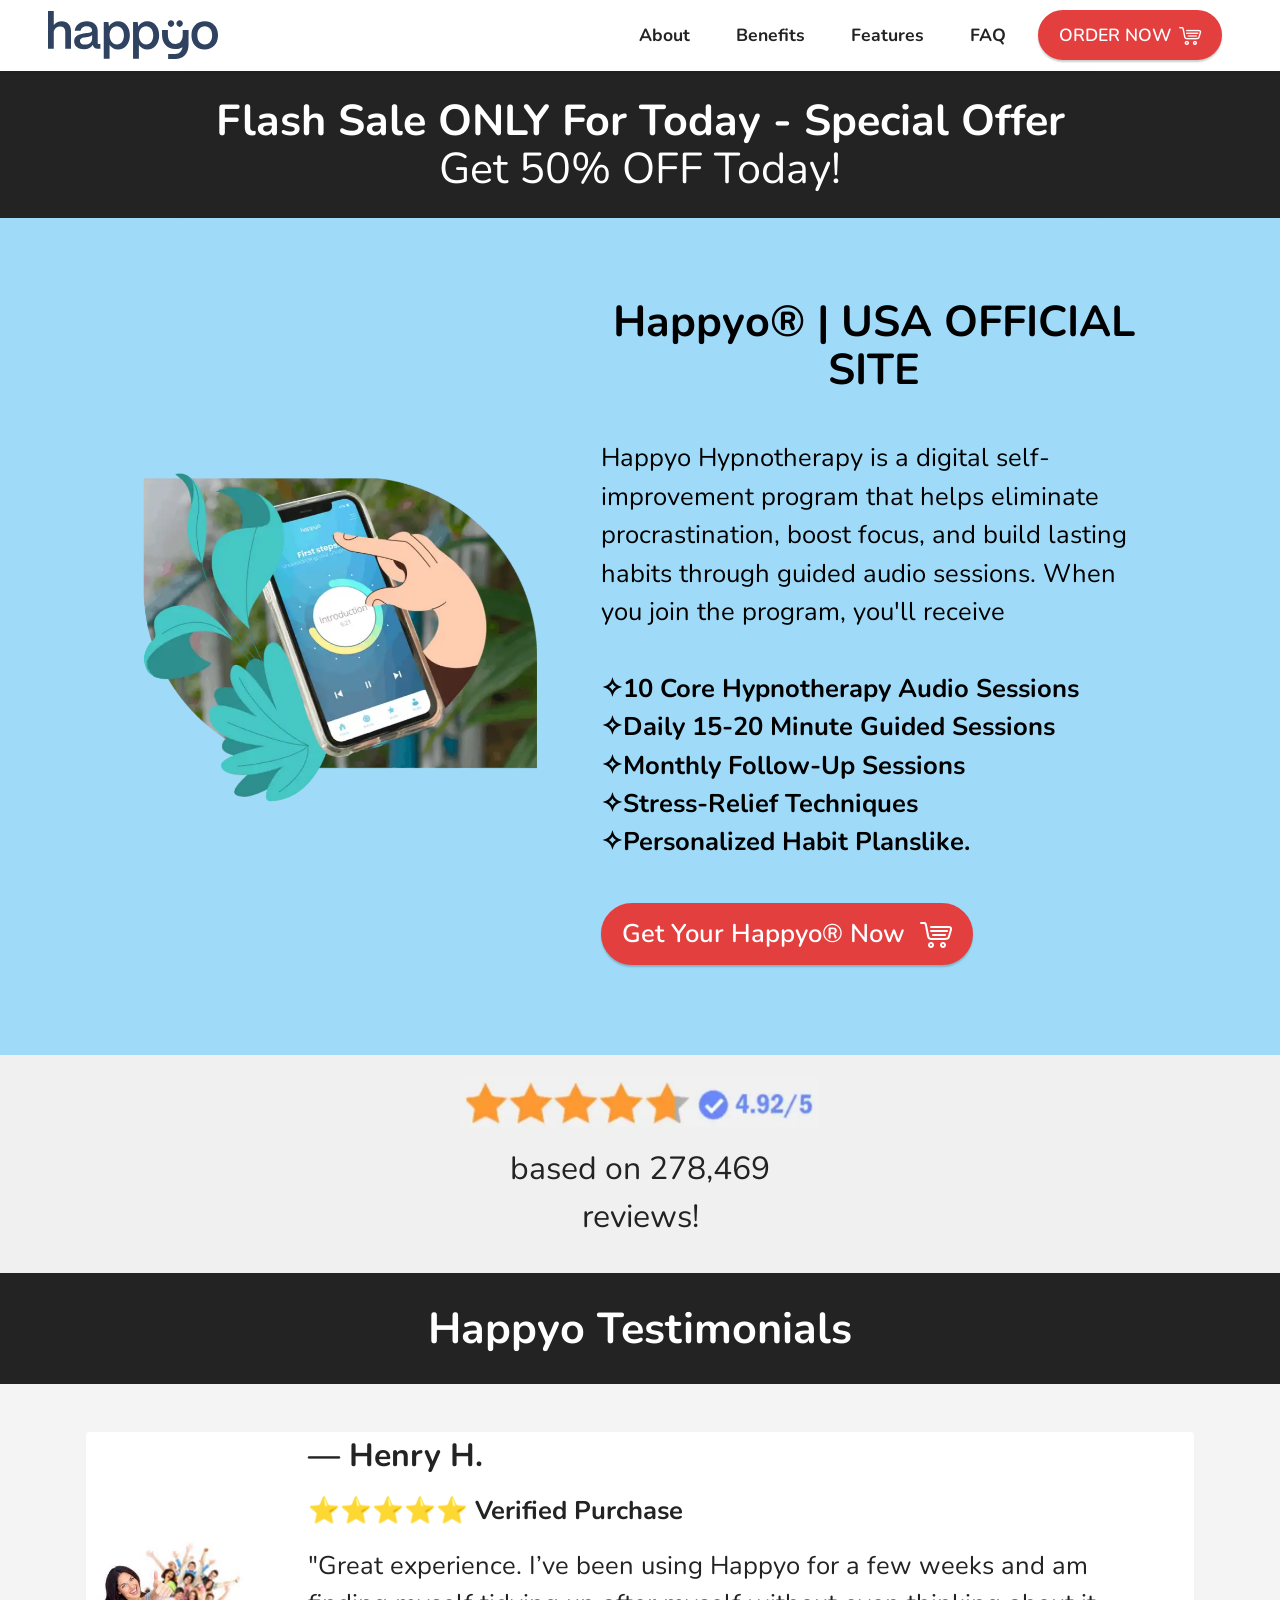
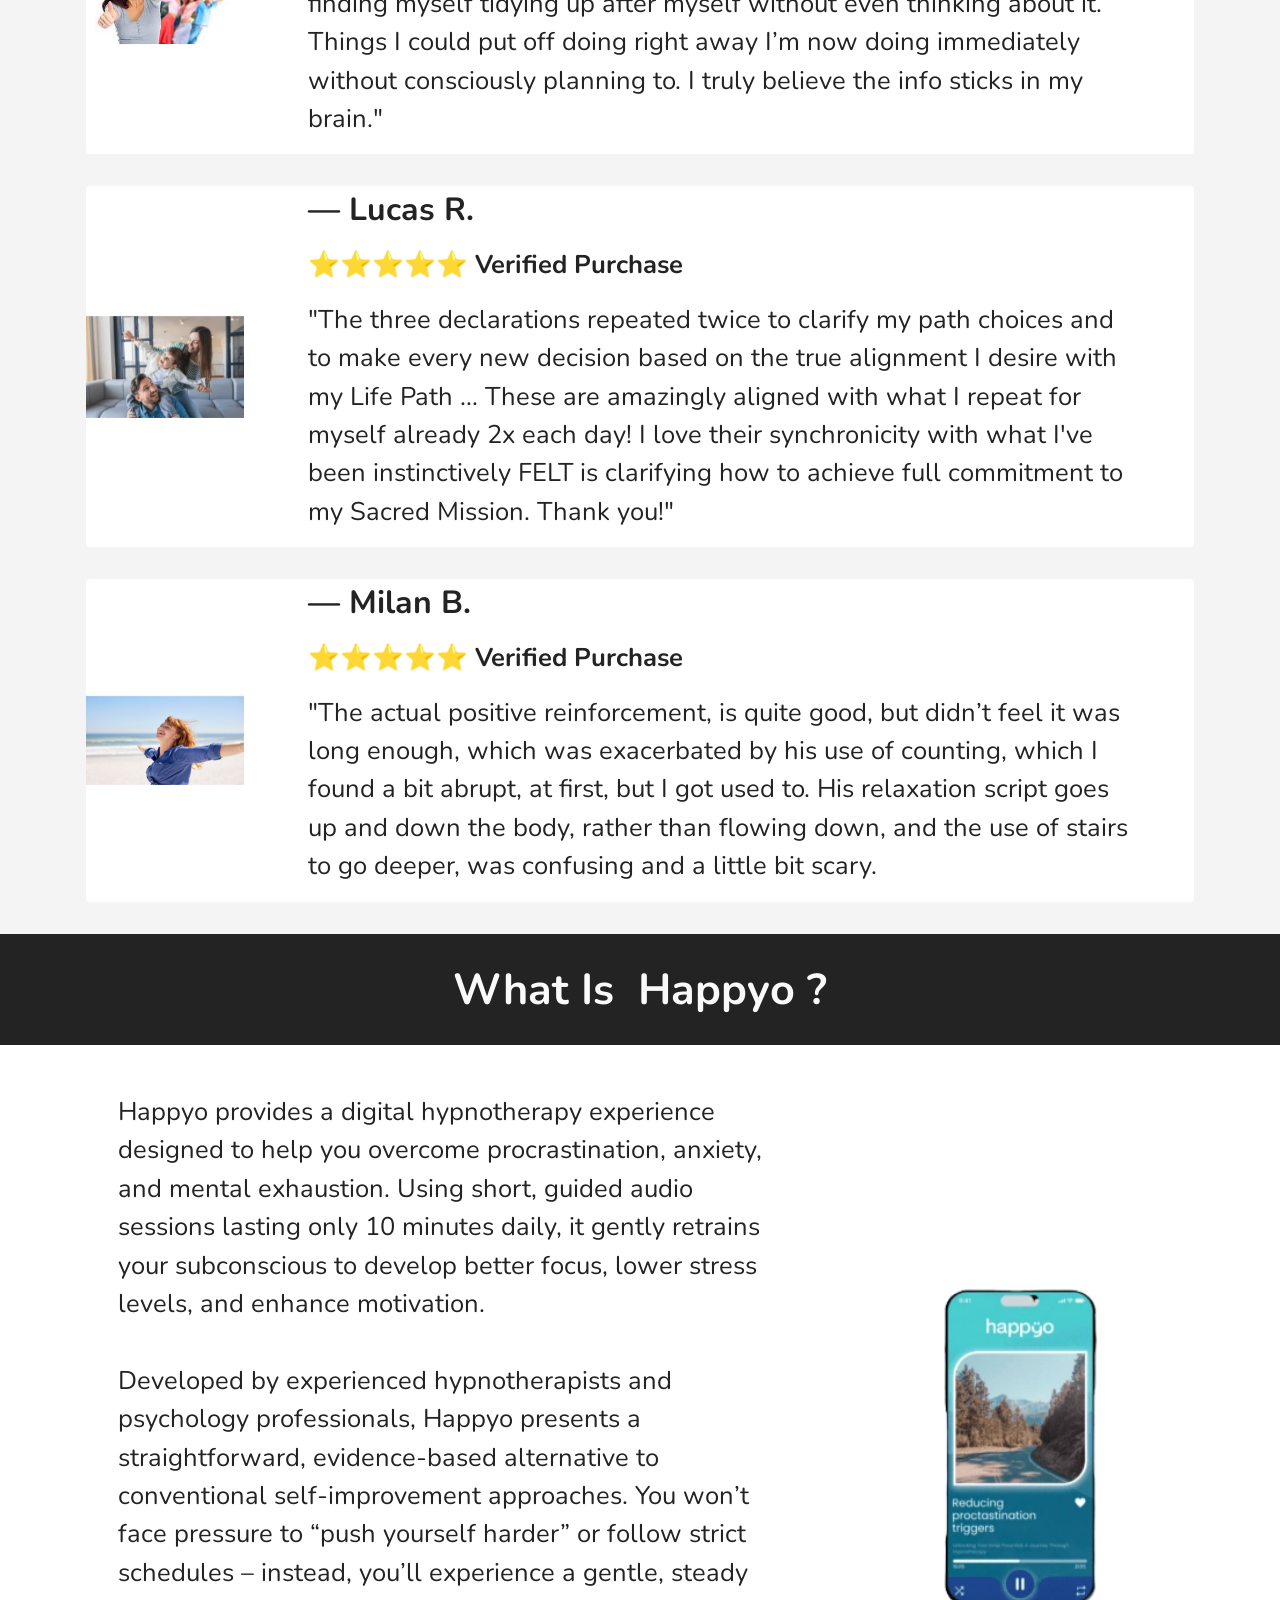
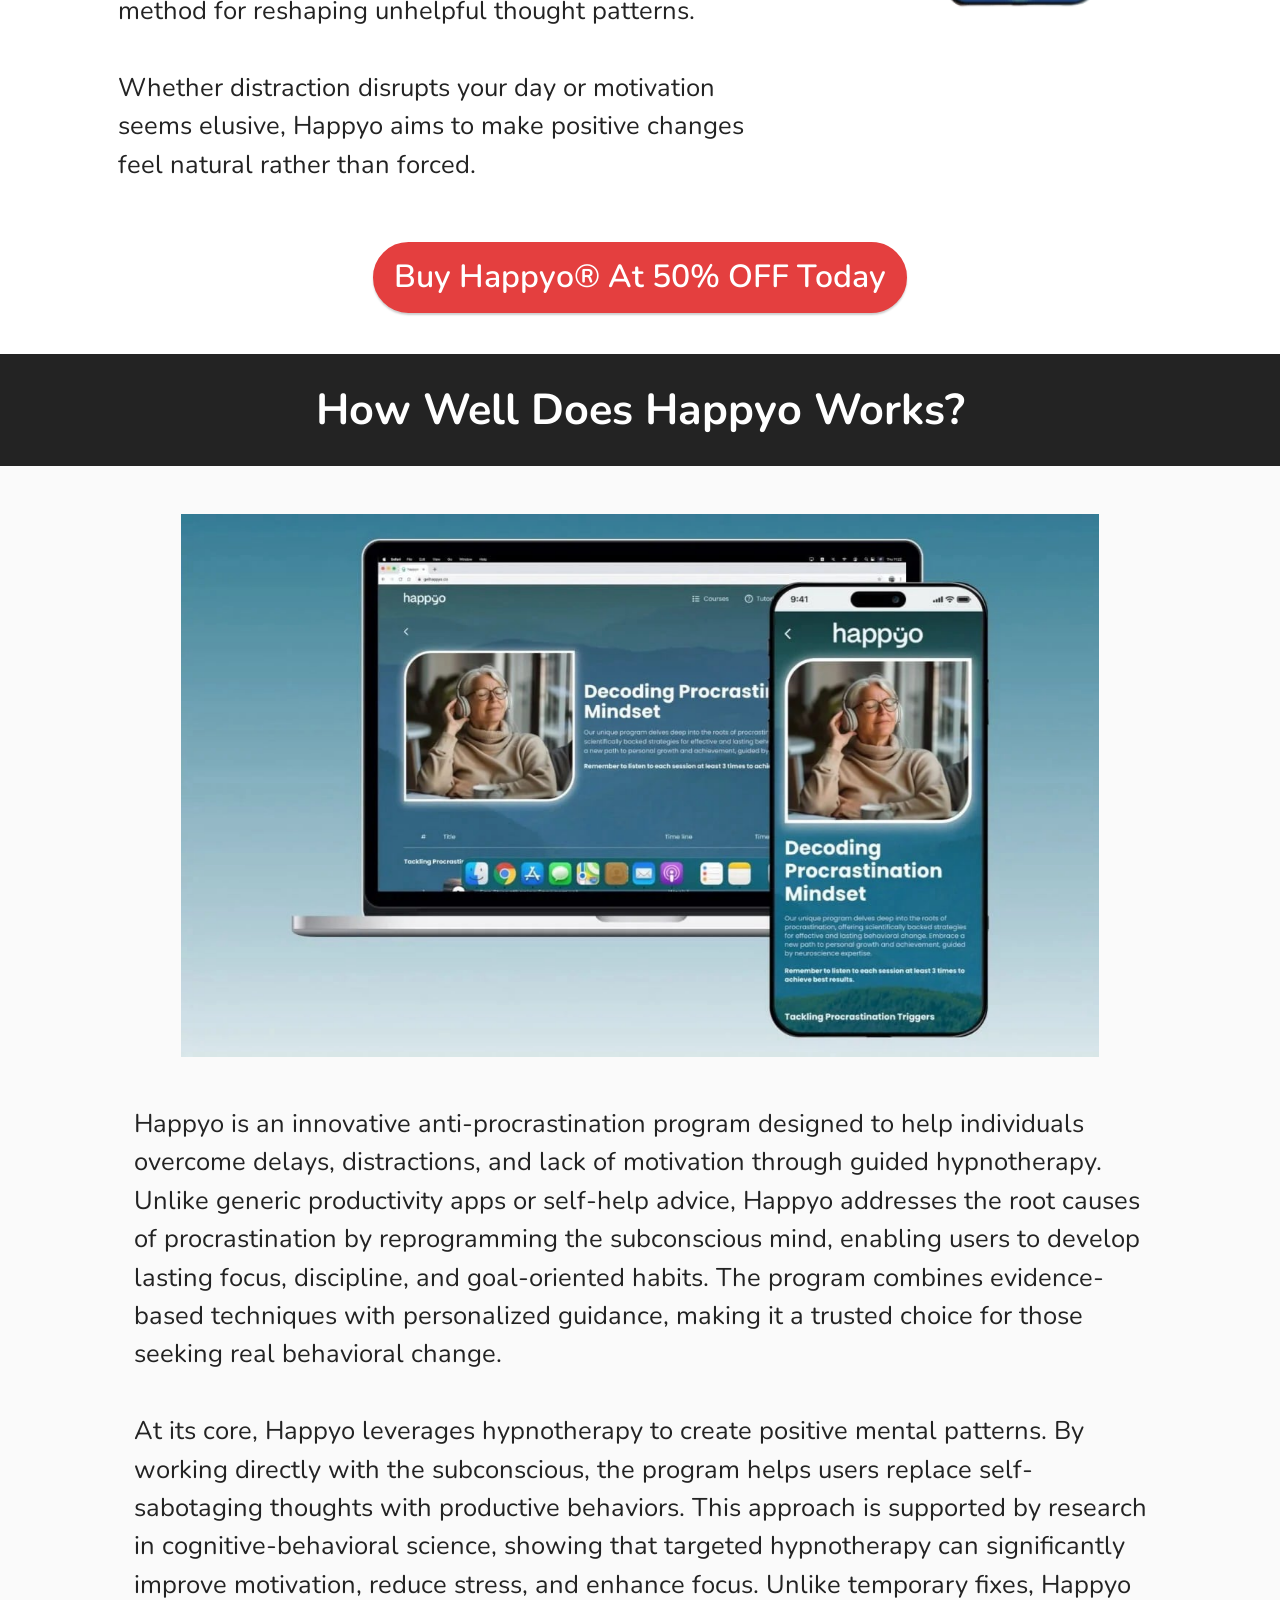
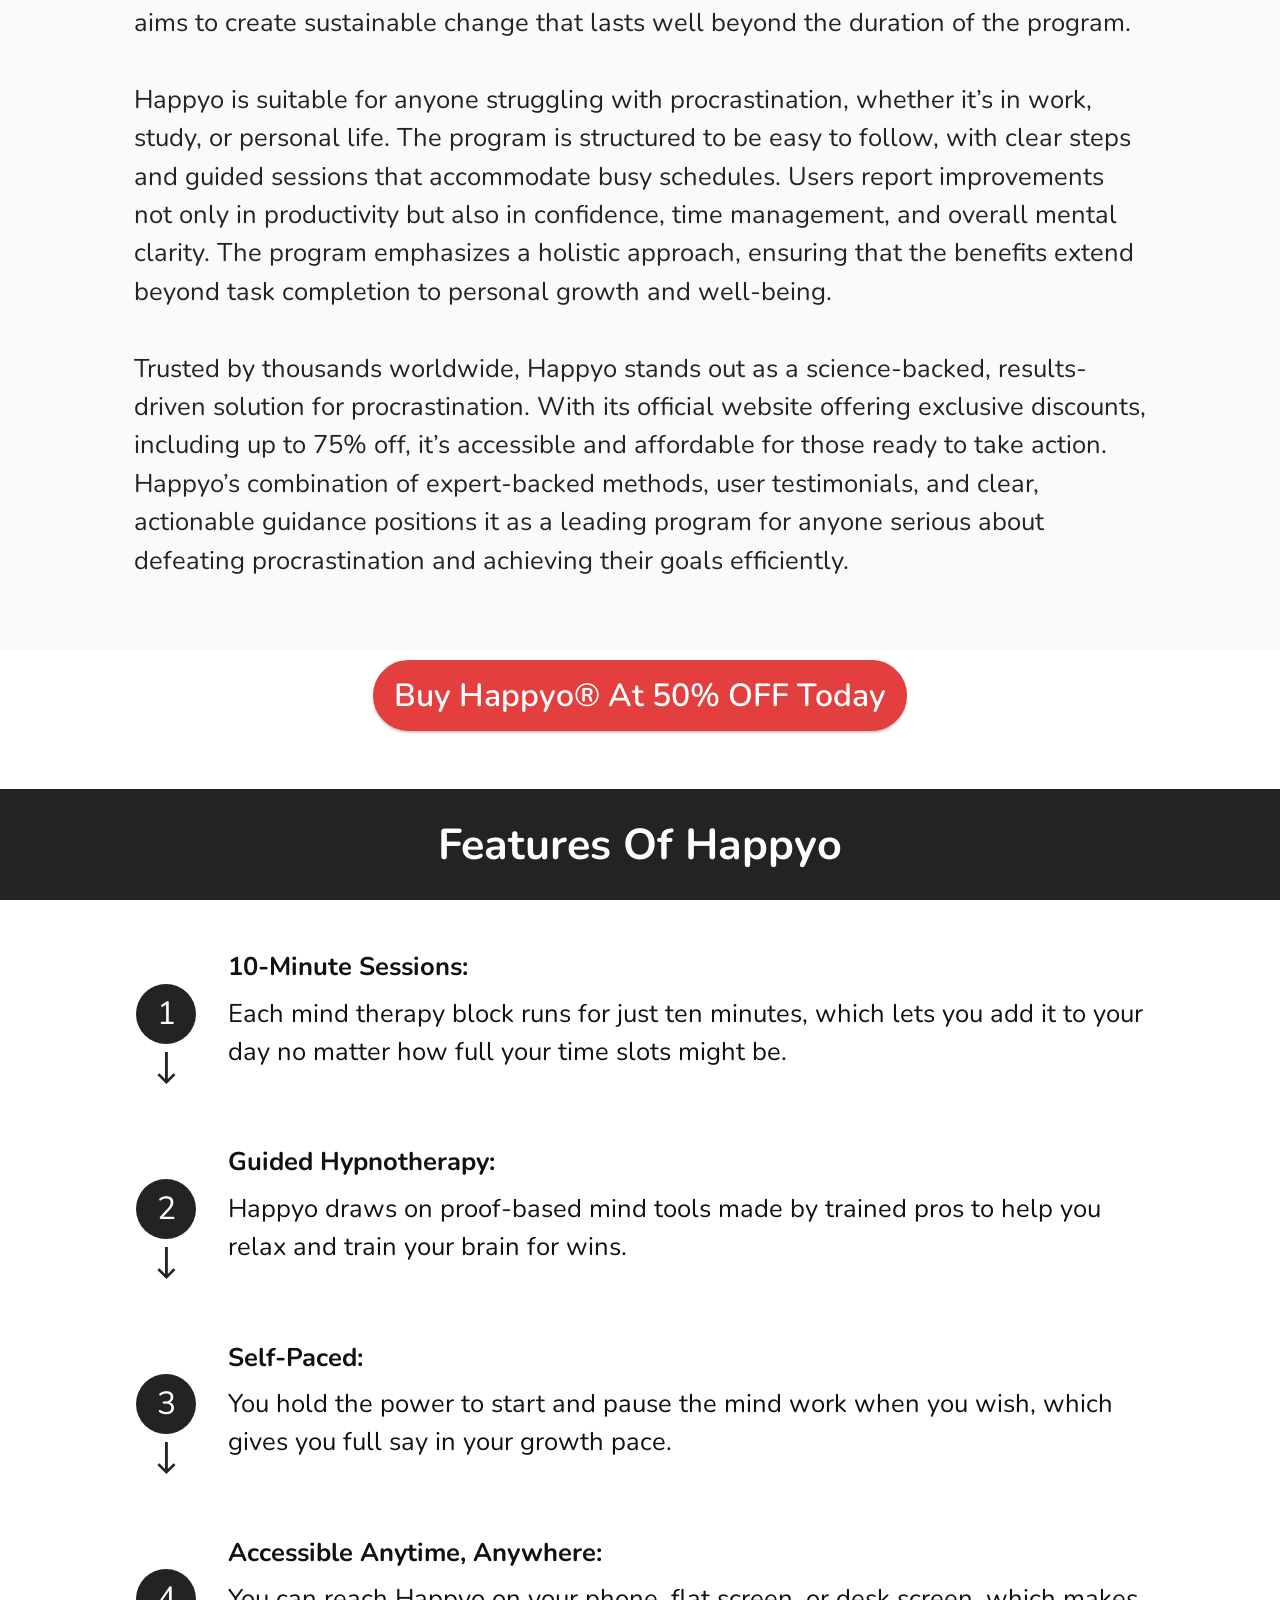
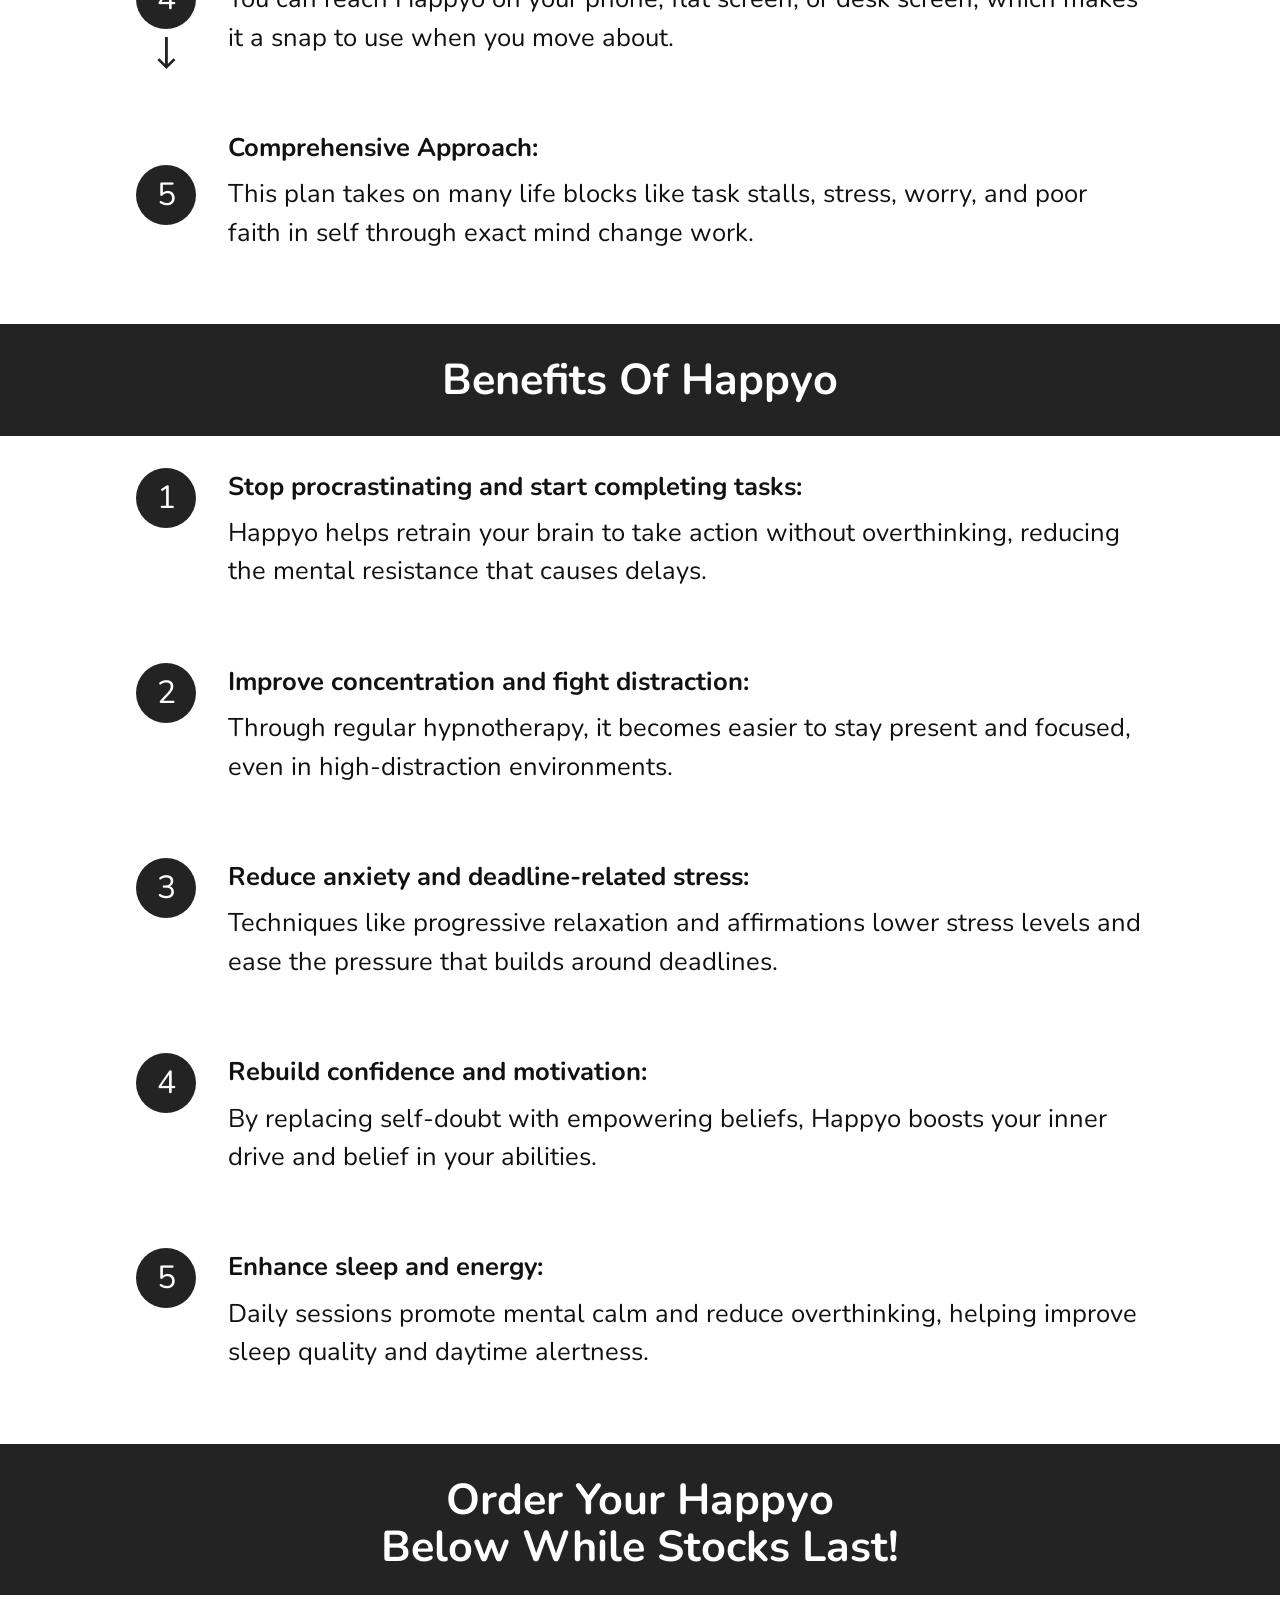
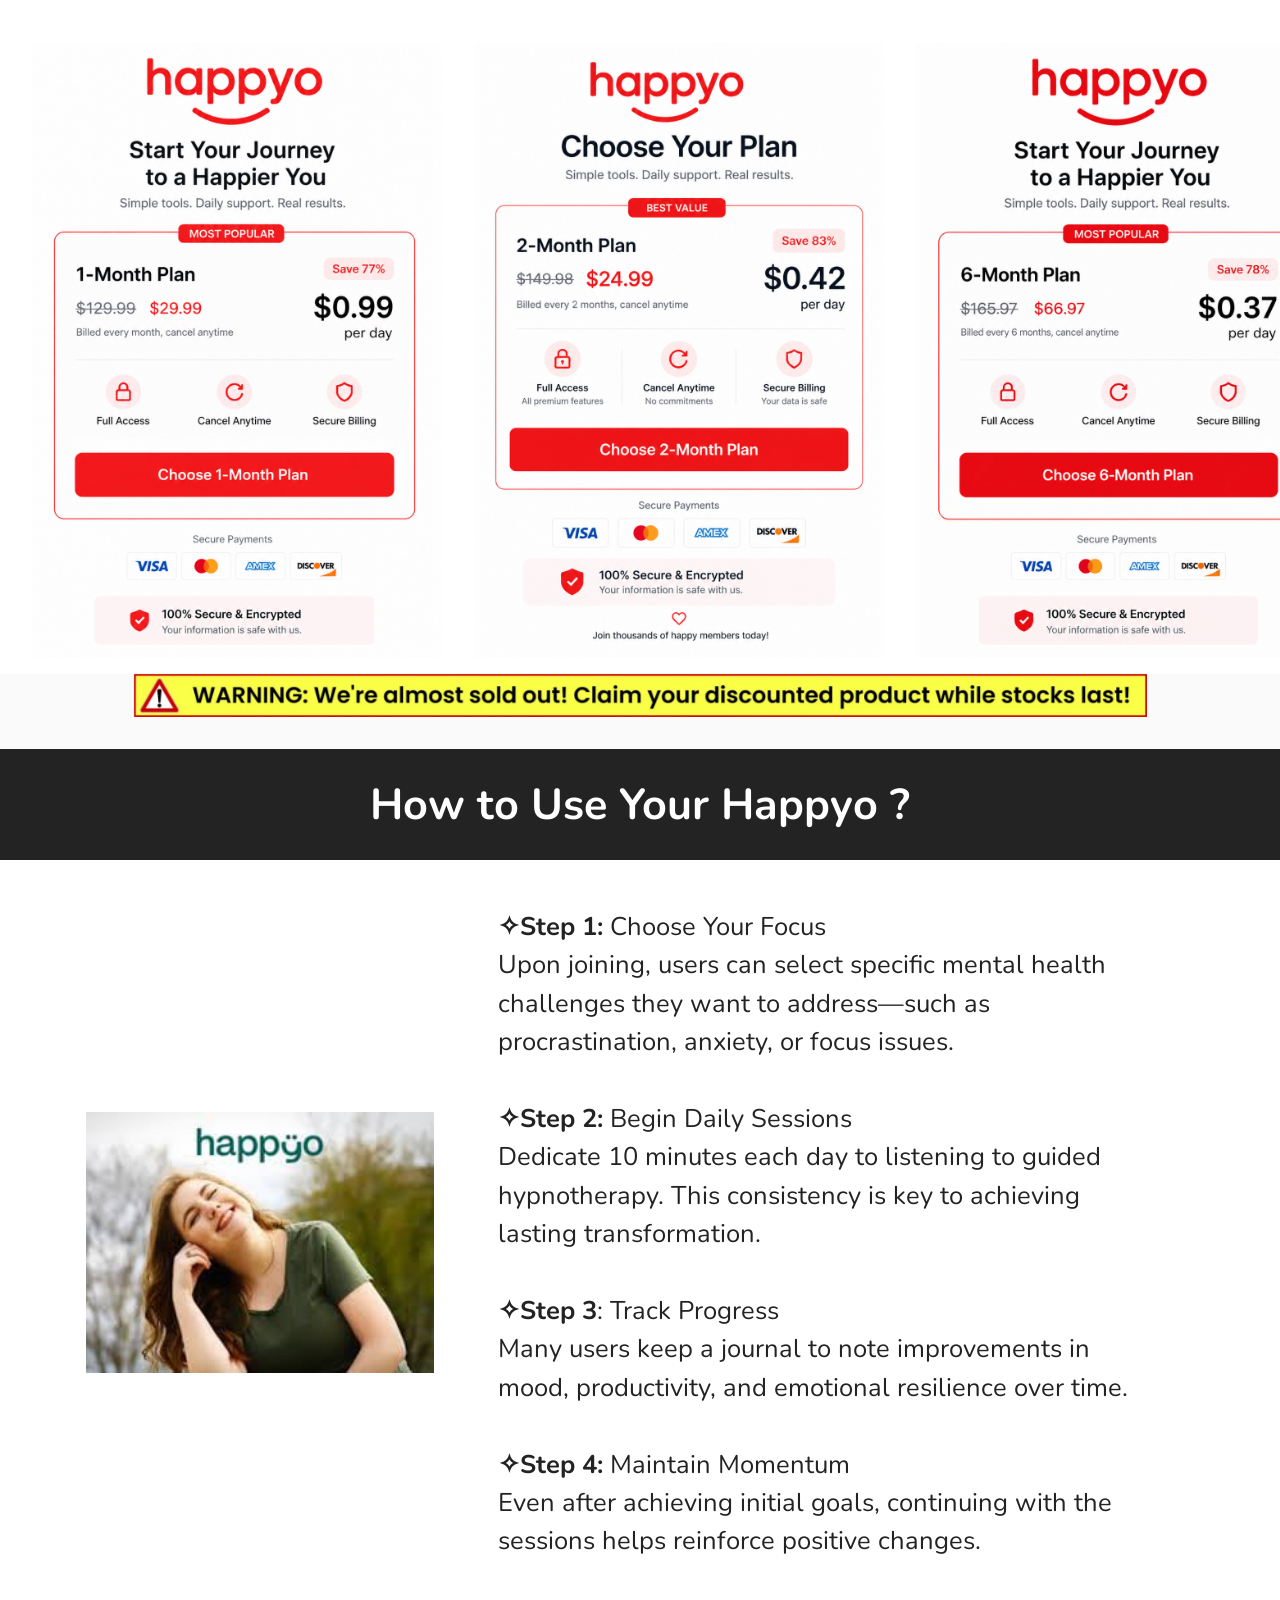
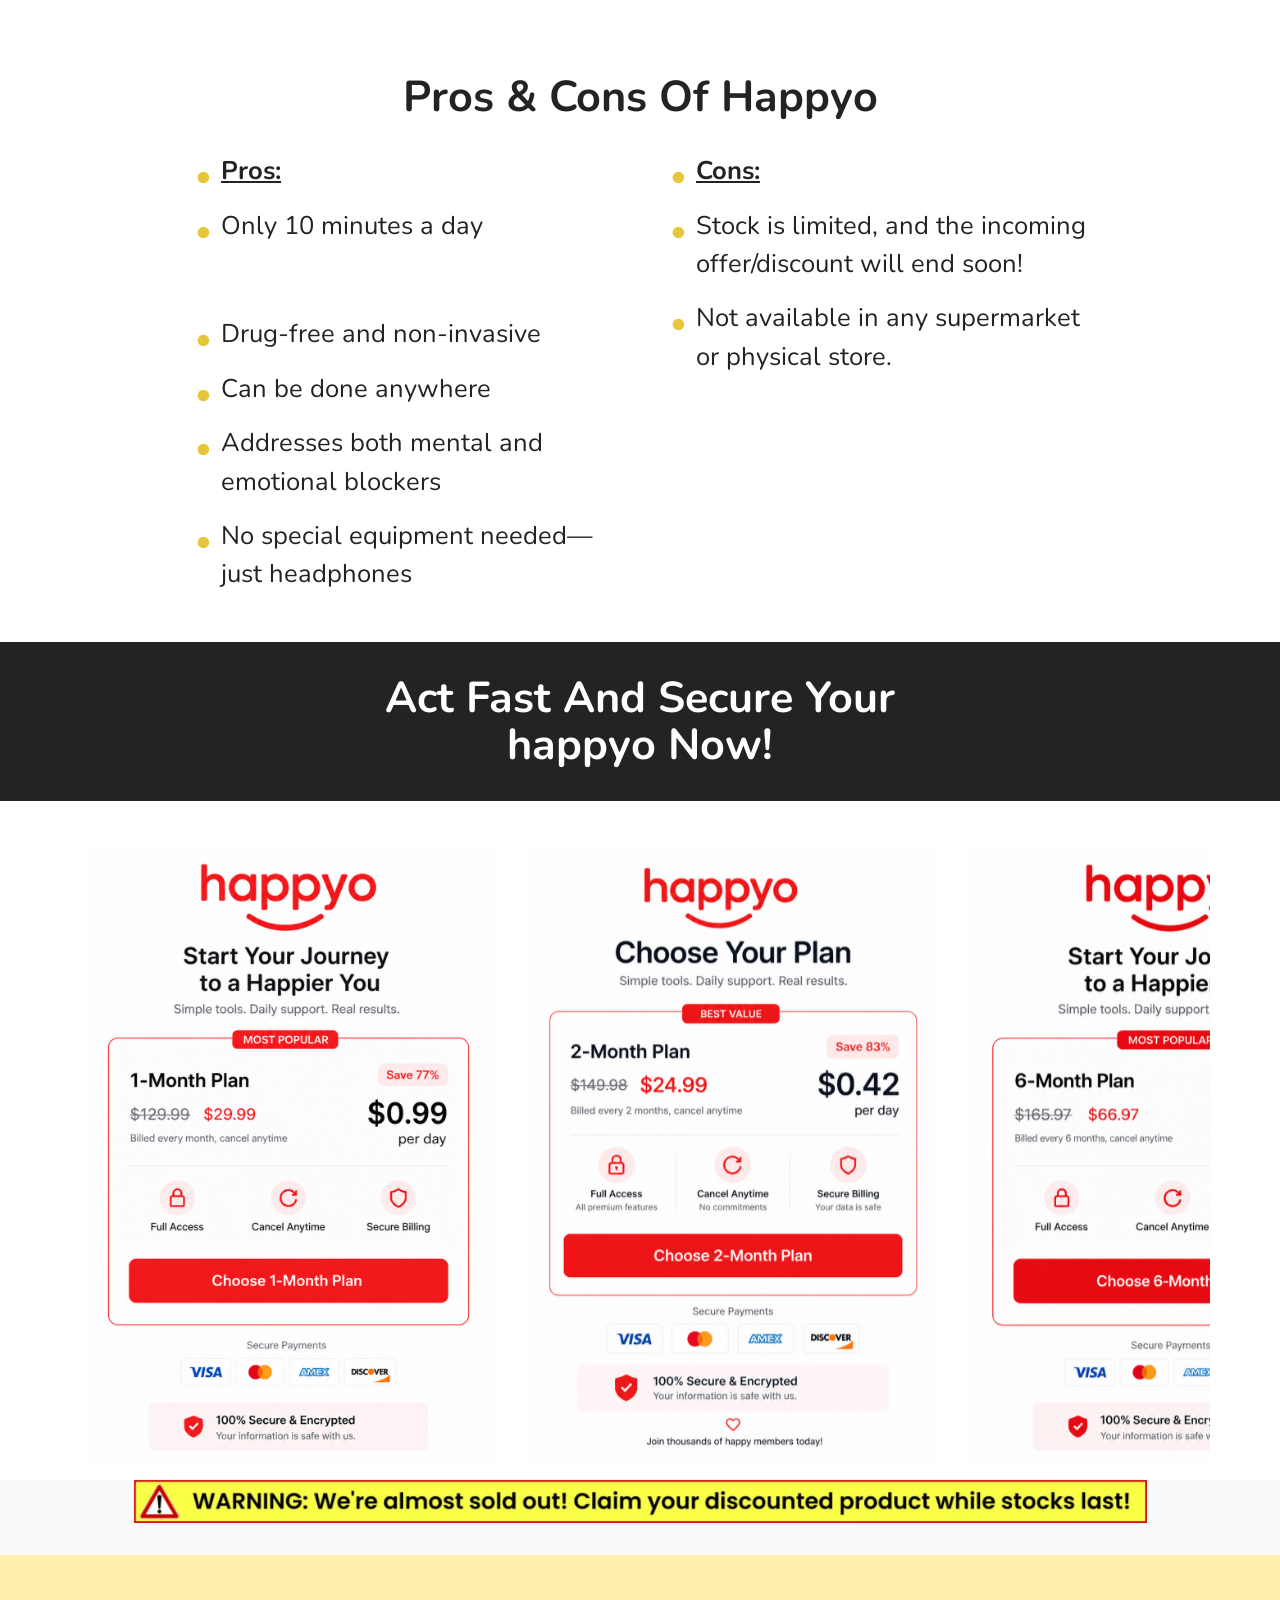
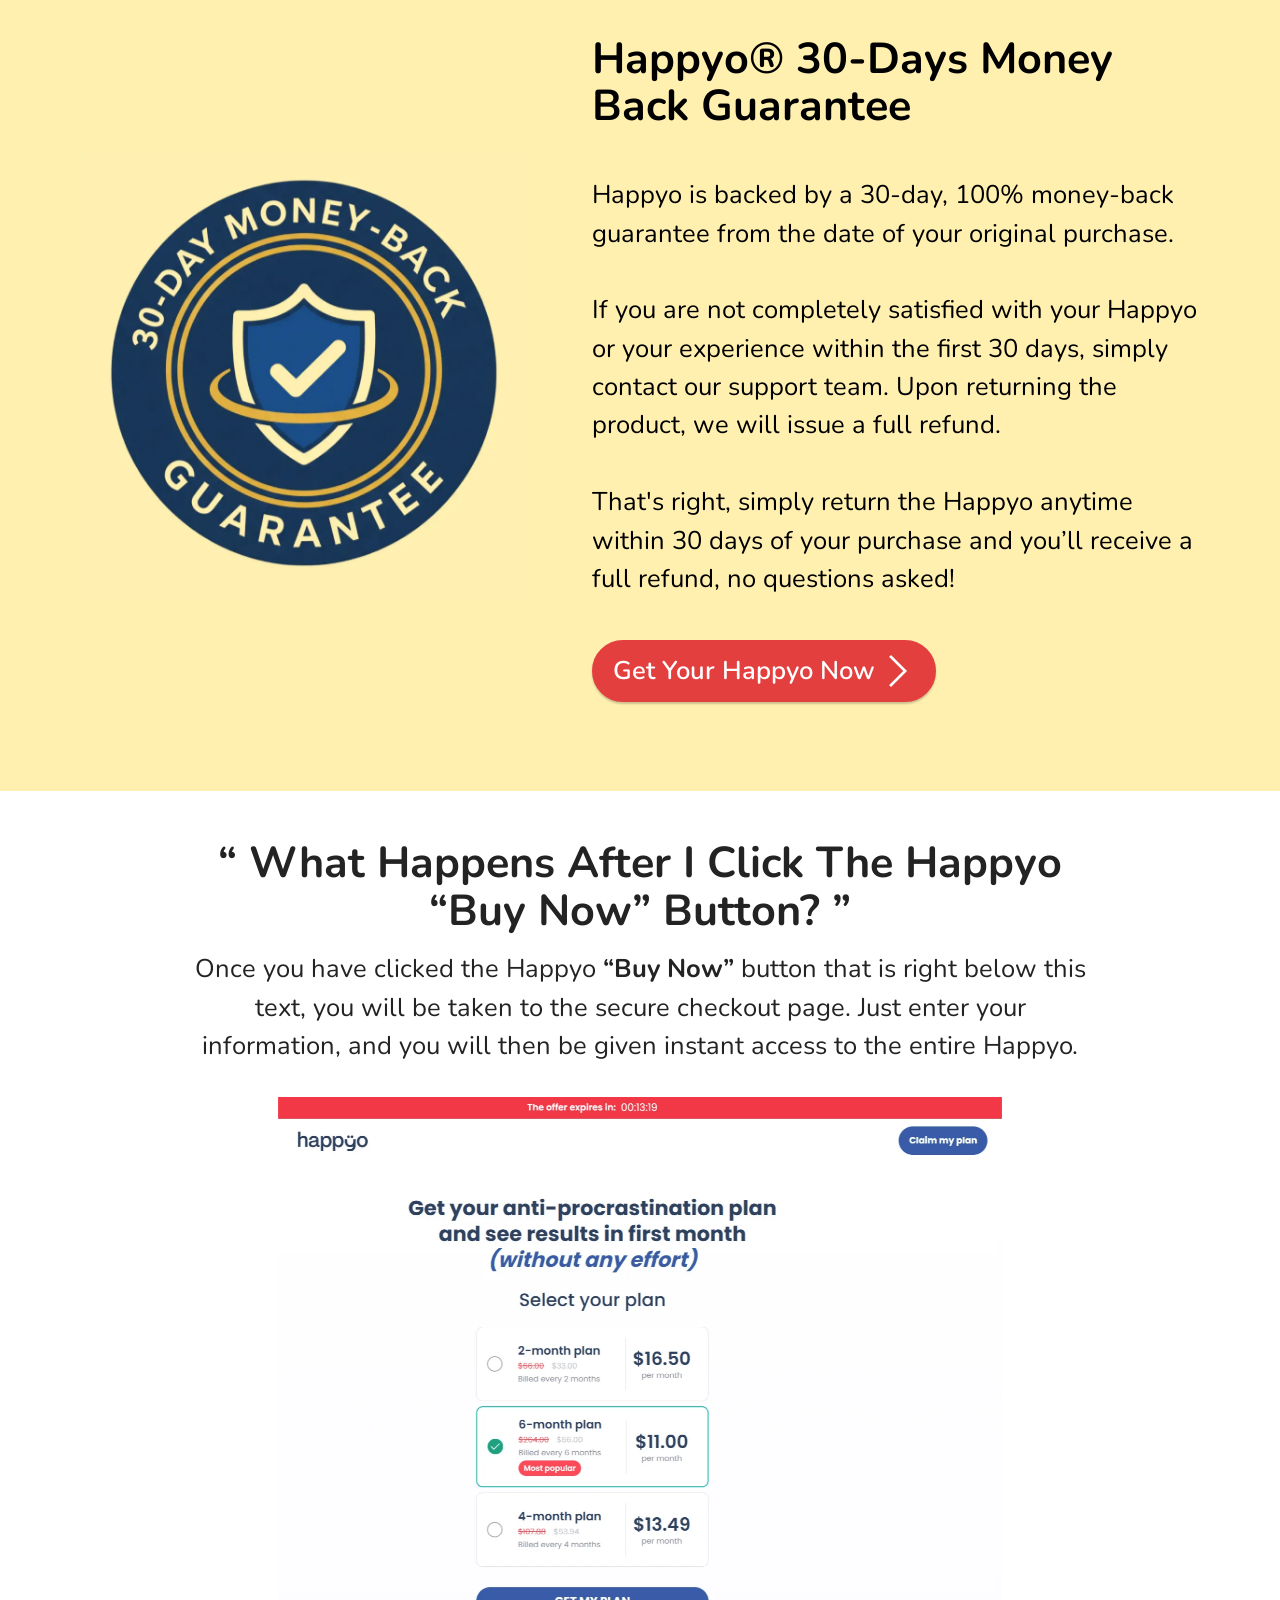
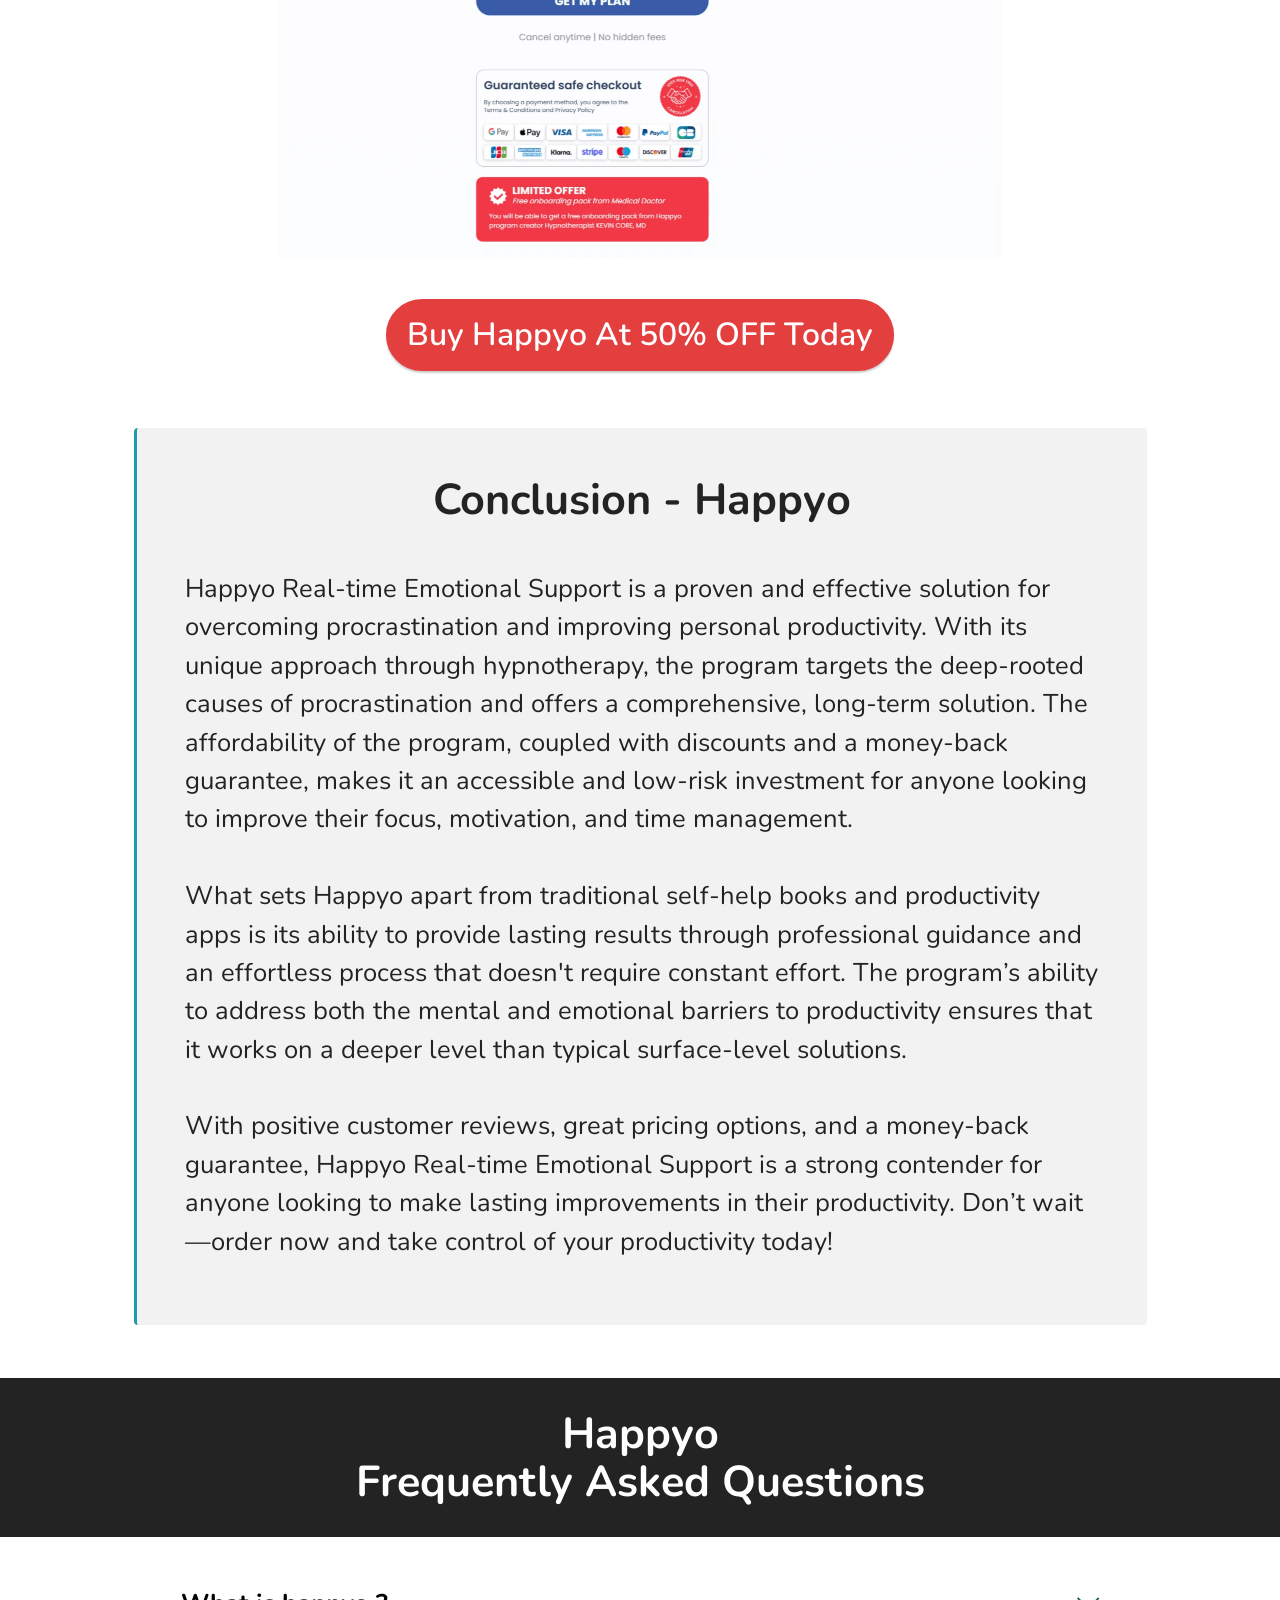
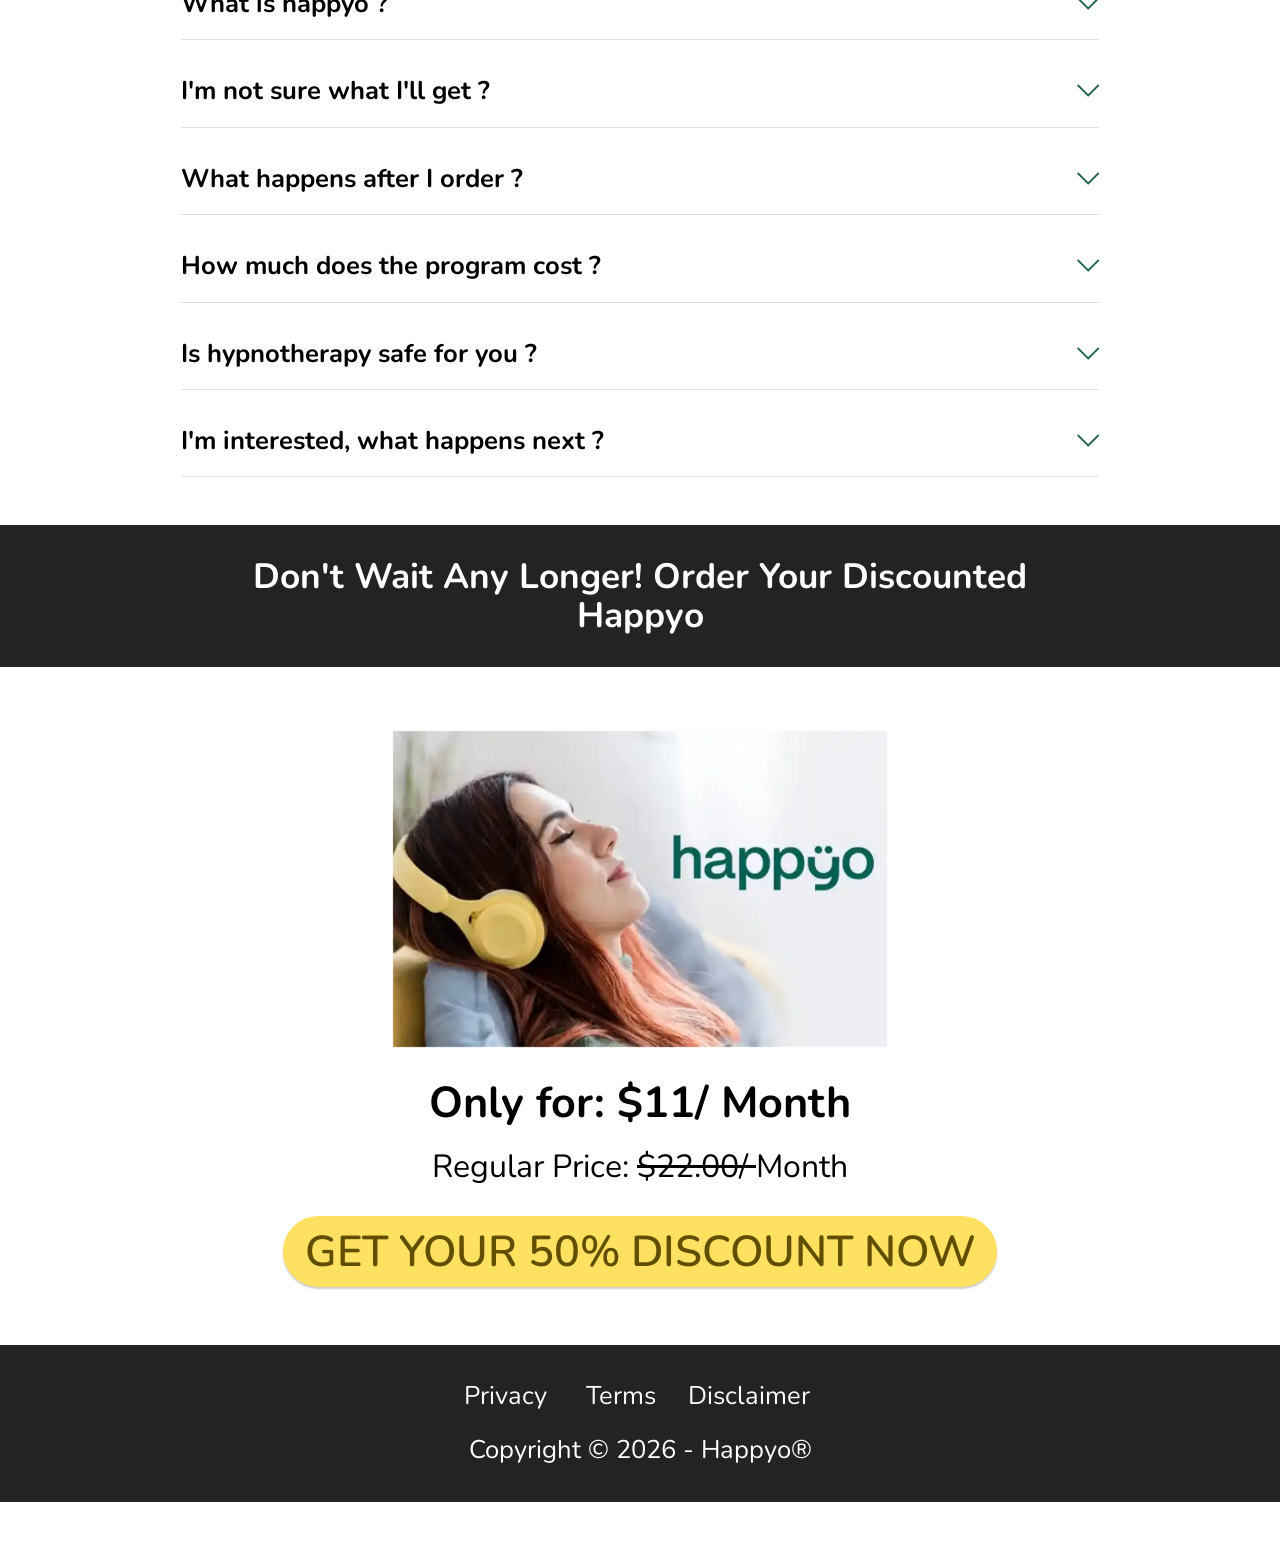
==== index.html @ 2e9293a5 "Add files via upload" ====
<!DOCTYPE html>
<html  >
<head>
  <!-- Site made with Mobirise Website Builder v6.1.12, https://mobirise.com -->
  <meta charset="UTF-8">
  <meta http-equiv="X-UA-Compatible" content="IE=edge">
  <meta name="generator" content="Mobirise v6.1.12, mobirise.com">
  <meta name="twitter:card" content="summary_large_image"/>
  <meta name="twitter:image:src" content="assets/images/index-meta.webp">
  <meta property="og:image" content="assets/images/index-meta.webp">
  <meta name="twitter:title" content="Happyo® Hypnotherapy | USA OFFICIAL SITE">
  <meta name="viewport" content="width=device-width, initial-scale=1, minimum-scale=1">
  <link rel="shortcut icon" href="assets/images/minimalist20dark20green20ycc8820logo-128x128.png" type="image/x-icon">
  <meta name="description" content="Happyo Hypnotherapy is a digital self-improvement program that helps eliminate procrastination, boost focus, and build lasting habits through guided audio sessions. When you join the program, you'll receive">
  
  
  <title>Happyo® Hypnotherapy | USA OFFICIAL SITE</title>
  <link rel="stylesheet" href="assets/web/assets/mobirise-icons2/mobirise2.css">
  <link rel="stylesheet" href="assets/web/assets/mobirise-icons-bold/mobirise-icons-bold.css">
  <link rel="stylesheet" href="assets/web/assets/mobirise-icons/mobirise-icons.css">
  <link rel="stylesheet" href="assets/bootstrap/css/bootstrap.min.css">
  <link rel="stylesheet" href="assets/animatecss/animate.css">
  <link rel="stylesheet" href="assets/dropdown/css/style.css">
  <link rel="stylesheet" href="assets/socicon/css/styles.css">
  <link rel="stylesheet" href="assets/theme/css/style.css">
  <link rel="preload" href="https://fonts.googleapis.com/css?family=Nunito:200,300,400,500,600,700,800,900,200i,300i,400i,500i,600i,700i,800i,900i&display=swap" as="style" onload="this.onload=null;this.rel='stylesheet'">
  <noscript><link rel="stylesheet" href="https://fonts.googleapis.com/css?family=Nunito:200,300,400,500,600,700,800,900,200i,300i,400i,500i,600i,700i,800i,900i&display=swap"></noscript>
  <link rel="preload" as="style" href="assets/mobirise/css/mbr-additional.css?v=mBuS3c"><link rel="stylesheet" href="assets/mobirise/css/mbr-additional.css?v=mBuS3c" type="text/css">

  
  
  
</head>
<body>
  
  <section data-bs-version="5.1" class="menu menu2 cid-tuC40mmOYC" once="menu" id="menu2-0">
    
    <nav class="navbar navbar-dropdown navbar-expand-lg">
        <div class="container-fluid">
            <div class="navbar-brand">
                <span class="navbar-logo">
                    <a href="https://click2conv.site/Lulutox">
                        <img src="assets/images/logo.svg" alt="happyo-logo" style="height: 3rem;">
                    </a>
                </span>
                
            </div>
            <button class="navbar-toggler" type="button" data-toggle="collapse" data-bs-toggle="collapse" data-target="#navbarSupportedContent" data-bs-target="#navbarSupportedContent" aria-controls="navbarNavAltMarkup" aria-expanded="false" aria-label="Toggle navigation">
                <div class="hamburger">
                    <span></span>
                    <span></span>
                    <span></span>
                    <span></span>
                </div>
            </button>
            <div class="collapse navbar-collapse" id="navbarSupportedContent">
                <ul class="navbar-nav nav-dropdown" data-app-modern-menu="true"><li class="nav-item"><a class="nav-link link text-black display-4" href="index.html#info1-7"><strong>
                            About</strong></a></li>
                    <li class="nav-item"><a class="nav-link link text-black text-primary display-4" href="index.html#features20-2s"><strong>Benefits</strong></a></li>
                    <li class="nav-item"><a class="nav-link link text-black text-primary display-4" href="index.html#features20-1l"><strong>Features</strong></a>
                    </li><li class="nav-item"><a class="nav-link link text-black display-4" href="index.html#info1-14"><strong>FAQ</strong></a></li></ul>
                
                <div class="navbar-buttons mbr-section-btn"><a class="btn btn-secondary display-4" href="https://offervault.online/newm/happyo.html"><span class="mbrib-shopping-cart mbr-iconfont mbr-iconfont-btn"></span>ORDER NOW</a></div>
            </div>
        </div>
    </nav>
</section>

<section data-bs-version="5.1" class="content6 cid-uAhPrjxl5s" id="content6-3o">
    
    <div class="container">
        <div class="row justify-content-center">
            <div class="col-md-12 col-lg-10">
                <hr class="line">
                <p class="mbr-text align-center mbr-fonts-style my-4 display-2"><strong>Flash Sale ONLY For Today - Special Offer</strong><br>Get 50% OFF Today!<br></p>
                <hr class="line">
            </div>
        </div>
    </div>
</section>

<section data-bs-version="5.1" class="features16 cid-uUIomhjR3N" id="features17-57">
    

    
    
    <div class="container">
        <div class="content-wrapper">
            <div class="row align-items-center">
                <div class="col-12 col-lg-5">
                    <div class="image-wrapper">
                        <img src="assets/images/happyo-overview.webp" alt="happyo-overview">
                    </div>
                </div>
                <div class="col-12 col-lg">
                    <div class="text-wrapper">
                        <h6 class="card-title mbr-fonts-style display-2"><div><strong>Happyo® | USA OFFICIAL SITE</strong></div></h6>
                        <p class="mbr-text mbr-fonts-style mb-4 display-7"><br>Happyo Hypnotherapy is a digital self-improvement program that helps eliminate procrastination, boost focus, and build lasting habits through guided audio sessions. When you join the program, you'll receive<br><br><strong>✧10 Core Hypnotherapy Audio Sessions
</strong><br><strong>✧Daily 15-20 Minute Guided Sessions
</strong><br><strong>✧Monthly Follow-Up Sessions
</strong><br><strong>✧Stress-Relief Techniques
</strong><br><strong>✧Personalized Habit Planslike.</strong><br></p>
                        <div class="mbr-section-btn mt-3"><a class="btn btn-secondary display-7" href="https://offervault.online/newm/happyo.html"><span class="mbrib-shopping-cart mbr-iconfont mbr-iconfont-btn"></span>
                                Get Your Happyo® Now&nbsp;</a></div>
                    </div>
                </div>
            </div>
        </div>
    </div>
</section>

<section data-bs-version="5.1" class="image3 cid-tuCc3FF7ab" id="image3-4">
    

    
    

    <div class="container-fluid">
        <div class="row justify-content-center">
            <div class="col-12 col-lg-4">
                <div class="image-wrapper">
                    <img src="assets/images/screenshot-2024-07-04-202443-546x94.webp" alt="happyo-rating">
                    <p class="mbr-description mbr-fonts-style mt-2 align-center display-5">
                        based on 278,469 reviews!</p>
                </div>
            </div>
        </div>
    </div>
</section>

<section data-bs-version="5.1" class="info1 cid-tXlWRFYl4I" id="info1-1t">
    

    
    
    <div class="align-center container-fluid">
        <div class="row justify-content-center">
            <div class="col-12 col-lg-8">
                <h3 class="mbr-section-title mb-4 mbr-fonts-style display-2"><strong>Happyo Testimonials</strong></h3>
                
                
            </div>
        </div>
    </div>
</section>

<section data-bs-version="5.1" class="team2 cid-tXlWVh4VZe" xmlns="http://www.w3.org/1999/html" id="team2-1u">
    

    
    
    <div class="container">
        <div class="card">
            <div class="card-wrapper">
                <div class="row align-items-center">
                    <div class="col-12 col-md-2">
                        <div class="image-wrapper">
                            <img src="assets/images/happyo-reviw-279x180.webp" alt="happyo-review">
                        </div>
                    </div>
                    <div class="col-12 col-md">
                        <div class="card-box">
                            <h5 class="card-title mbr-fonts-style m-0 mb-3 display-5"><strong>— Henry H.</strong></h5>
                            <h6 class="card-subtitle mbr-fonts-style mb-3 display-7"><strong>⭐⭐⭐⭐⭐ Verified Purchase</strong></h6>
                            <p class="mbr-text mbr-fonts-style display-7">"Great experience. I’ve been using Happyo for a few weeks and am finding myself tidying up after myself without even thinking about it. Things I could put off doing right away I’m now doing immediately without consciously planning to. I truly believe the info sticks in my brain."<br></p>
                            
                        </div>
                    </div>
                </div>
            </div>
        </div>
        <div class="card">
            <div class="card-wrapper">
                <div class="row align-items-center">
                    <div class="col-12 col-md-2">
                        <div class="image-wrapper">
                            <img src="assets/images/happyo-review-2.webp" alt="happyo-review-2">
                        </div>
                    </div>
                    <div class="col-12 col-md">
                        <div class="card-box">
                            <h5 class="card-title mbr-fonts-style m-0 mb-3 display-5"><strong>— Lucas R.</strong></h5>
                            <h6 class="card-subtitle mbr-fonts-style mb-3 display-7"><strong>⭐⭐⭐⭐⭐ Verified Purchase</strong></h6>
                            <p class="mbr-text mbr-fonts-style display-7">"The three declarations repeated twice to clarify my path choices and to make every new decision based on the true alignment I desire with my Life Path ... These are amazingly aligned with what I repeat for myself already 2x each day! I love their synchronicity with what I've been instinctively FELT is clarifying how to achieve full commitment to my Sacred Mission. Thank you!"<br></p>
                            
                        </div>
                    </div>
                </div>
            </div>
        </div>
        <div class="card">
            <div class="card-wrapper">
                <div class="row align-items-center">
                    <div class="col-12 col-md-2">
                        <div class="image-wrapper">
                            <img src="assets/images/happyo-review-3.webp" alt="happyo-review-3">
                        </div>
                    </div>
                    <div class="col-12 col-md">
                        <div class="card-box">
                            <h5 class="card-title mbr-fonts-style m-0 mb-3 display-5"><strong>— Milan B.</strong></h5>
                            <h6 class="card-subtitle mbr-fonts-style mb-3 display-7"><strong>⭐⭐⭐⭐⭐ Verified Purchase</strong></h6>
                            <p class="mbr-text mbr-fonts-style display-7">"The actual positive reinforcement, is quite good, but didn’t feel it was long enough, which was exacerbated by his use of counting, which I found a bit abrupt, at first, but I got used to. His relaxation script goes up and down the body, rather than flowing down, and the use of stairs to go deeper, was confusing and a little bit scary.<br></p>
                            
                        </div>
                    </div>
                </div>
            </div>
        </div>
    </div>
</section>

<section data-bs-version="5.1" class="info1 cid-tuCg8wtQiJ" id="info1-7">
    

    
    
    <div class="align-center container-fluid">
        <div class="row justify-content-center">
            <div class="col-12 col-lg-8">
                <h3 class="mbr-section-title mb-4 mbr-fonts-style display-2"><strong>What Is&nbsp; Happyo ?</strong></h3>
                
                
            </div>
        </div>
    </div>
</section>

<section data-bs-version="5.1" class="image2 cid-uzudTfCrbN" id="image2-3b">
    

    
    

    <div class="container">
        <div class="row align-items-center">
            <div class="col-12 col-lg-4">
                <div class="image-wrapper">
                    <img src="assets/images/happyo-wat-is.webp" alt="what-is-happyo">
                    
                </div>
            </div>
            <div class="col-12 col-lg">
                <div class="text-wrapper">
                    
                    <p class="mbr-text mbr-fonts-style display-7">Happyo provides a digital hypnotherapy experience designed to help you overcome procrastination, anxiety, and mental exhaustion. Using short, guided audio sessions lasting only 10 minutes daily, it gently retrains your subconscious to develop better focus, lower stress levels, and enhance motivation.
<br>
<br>Developed by experienced hypnotherapists and psychology professionals, Happyo presents a straightforward, evidence-based alternative to conventional self-improvement approaches. You won’t face pressure to “push yourself harder” or follow strict schedules – instead, you’ll experience a gentle, steady method for reshaping unhelpful thought patterns.
<br>
<br>Whether distraction disrupts your day or motivation seems elusive, Happyo aims to make positive changes feel natural rather than forced.<br></p>
                </div>
            </div>
        </div>
    </div>
</section>

<section data-bs-version="5.1" class="info1 cid-uW1r4aRWJl" id="info1-5s">
    

    
    
    <div class="align-center container">
        <div class="row justify-content-center">
            <div class="col-12 col-lg-8">
                
                
                <div class="mbr-section-btn"><a class="btn btn-secondary display-5" href="https://offervault.online/newm/happyo.html">Buy Happyo® At 50% OFF Today</a></div>
            </div>
        </div>
    </div>
</section>

<section data-bs-version="5.1" class="info1 cid-uzphWh18lN" id="info1-2t">
    

    
    
    <div class="align-center container-fluid">
        <div class="row justify-content-center">
            <div class="col-12 col-lg-8">
                <h3 class="mbr-section-title mb-4 mbr-fonts-style display-2"><strong>How Well Does Happyo Works?</strong></h3>
                
                
            </div>
        </div>
    </div>
</section>

<section data-bs-version="5.1" class="image3 cid-uCl9SXEYIf" id="image3-3s">
    

    
    

    <div class="container">
        <div class="row justify-content-center">
            <div class="col-12 col-lg-10">
                <div class="image-wrapper">
                    <img src="assets/images/how-well-work-happyo-1256x743.webp" alt="how-well-work-happyo">
                    
                </div>
            </div>
        </div>
    </div>
</section>

<section data-bs-version="5.1" class="content4 cid-uzphXEsqqy" id="content4-2u">
    

    
    
    <div class="container">
        <div class="row justify-content-center">
            <div class="title col-md-12 col-lg-11">
                
                <h4 class="mbr-section-subtitle align-center mbr-fonts-style mb-4 display-7"><div>Happyo is an innovative anti-procrastination program designed to help individuals overcome delays, distractions, and lack of motivation through guided hypnotherapy. Unlike generic productivity apps or self-help advice, Happyo addresses the root causes of procrastination by reprogramming the subconscious mind, enabling users to develop lasting focus, discipline, and goal-oriented habits. The program combines evidence-based techniques with personalized guidance, making it a trusted choice for those seeking real behavioral change.</div><br><div>
</div><div>At its core, Happyo leverages hypnotherapy to create positive mental patterns. By working directly with the subconscious, the program helps users replace self-sabotaging thoughts with productive behaviors. This approach is supported by research in cognitive-behavioral science, showing that targeted hypnotherapy can significantly improve motivation, reduce stress, and enhance focus. Unlike temporary fixes, Happyo aims to create sustainable change that lasts well beyond the duration of the program.</div><br><div>
</div><div>Happyo is suitable for anyone struggling with procrastination, whether it’s in work, study, or personal life. The program is structured to be easy to follow, with clear steps and guided sessions that accommodate busy schedules. Users report improvements not only in productivity but also in confidence, time management, and overall mental clarity. The program emphasizes a holistic approach, ensuring that the benefits extend beyond task completion to personal growth and well-being.</div><br><div>
</div><div>Trusted by thousands worldwide, Happyo stands out as a science-backed, results-driven solution for procrastination. With its official website offering exclusive discounts, including up to 75% off, it’s accessible and affordable for those ready to take action. Happyo’s combination of expert-backed methods, user testimonials, and clear, actionable guidance positions it as a leading program for anyone serious about defeating procrastination and achieving their goals efficiently.
</div><div><br></div><div>
</div><div>
</div><div>
</div><div>
</div><div>
</div><div>
</div><div>
</div><div>
</div></h4>
                
            </div>
        </div>
    </div>
</section>

<section data-bs-version="5.1" class="info1 cid-uW1r208WeC" id="info1-5r">
    

    
    
    <div class="align-center container">
        <div class="row justify-content-center">
            <div class="col-12 col-lg-8">
                
                
                <div class="mbr-section-btn"><a class="btn btn-secondary display-5" href="https://offervault.online/newm/happyo.html">Buy Happyo® At 50% OFF Today</a></div>
            </div>
        </div>
    </div>
</section>

<section data-bs-version="5.1" class="info1 cid-uWeljv8nuG" id="info1-5v">
    

    
    
    <div class="align-center container">
        <div class="row justify-content-center">
            <div class="col-12 col-lg-8">
                <h3 class="mbr-section-title mb-4 mbr-fonts-style display-2"><strong>Features Of Happyo</strong></h3>
                
                
            </div>
        </div>
    </div>
</section>

<section data-bs-version="5.1" class="features20 cid-uWelh1yiOJ" id="features20-5u">

    

    
    
    <div class="container-fluid">
        <div class="row justify-content-center">
            
            <div class="col-12 col-md-10">
                <div class="item mbr-flex">
                    <div class="icon-box">
                        <span class="step-number mbr-fonts-style display-5">1</span>
                    </div>
                    <div class="text-box">
                        <h4 class="icon-title card-title mbr-black mbr-fonts-style display-7"><strong>10-Minute Sessions:</strong></h4>
                        <h5 class="icon-text mbr-black mbr-fonts-style display-7">Each mind therapy block runs for just ten minutes, which lets you add it to your day no matter how full your time slots might be.</h5>
                    </div>
                </div>
                <div class="item mbr-flex">
                    <div class="icon-box">
                        <span class="step-number mbr-fonts-style display-5">2</span>
                    </div>
                    <div class="text-box">
                        <h4 class="icon-title card-title mbr-black mbr-fonts-style display-7"><strong>Guided Hypnotherapy:</strong></h4>
                        <h5 class="icon-text mbr-black mbr-fonts-style display-7">Happyo draws on proof-based mind tools made by trained pros to help you relax and train your brain for wins.</h5>
                    </div>
                </div>
                <div class="item mbr-flex">
                    <div class="icon-box">
                        <span class="step-number mbr-fonts-style display-5">3</span>
                    </div>
                    <div class="text-box">
                        <h4 class="icon-title card-title mbr-black mbr-fonts-style display-7"><strong>Self-Paced:</strong></h4>
                        <h5 class="icon-text mbr-black mbr-fonts-style display-7">You hold the power to start and pause the mind work when you wish, which gives you full say in your growth pace.</h5>
                    </div>
                </div>
                <div class="item mbr-flex">
                    <div class="icon-box">
                        <span class="step-number mbr-fonts-style display-5">4</span>
                    </div>
                    <div class="text-box">
                        <h4 class="icon-title card-title mbr-black mbr-fonts-style display-7"><strong>Accessible Anytime, Anywhere:</strong></h4>
                        <h5 class="icon-text mbr-black mbr-fonts-style display-7">You can reach Happyo on your phone, flat screen, or desk screen, which makes it a snap to use when you move about.</h5>
                    </div>
                </div>
                <div class="item mbr-flex last">
                    <div class="icon-box">
                        <span class="step-number mbr-fonts-style display-5">5</span>
                    </div>
                    <div class="text-box">
                        <h4 class="icon-title card-title mbr-black mbr-fonts-style display-7"><strong>Comprehensive Approach:</strong></h4>
                        <h5 class="icon-text mbr-black mbr-fonts-style display-7">This plan takes on many life blocks like task stalls, stress, worry, and poor faith in self through exact mind change work.</h5>
                    </div>
                </div>
                
                
                
                
                
            </div>
        </div>
    </div>
</section>

<section data-bs-version="5.1" class="info1 cid-uCR3p6kab8" id="info1-4a">
    

    
    
    <div class="align-center container">
        <div class="row justify-content-center">
            <div class="col-12 col-lg-8">
                <h3 class="mbr-section-title mb-4 mbr-fonts-style display-2"><strong>Benefits Of Happyo</strong></h3>
                
                
            </div>
        </div>
    </div>
</section>

<section data-bs-version="5.1" class="features20 cid-uCR4vKG89G" id="features20-4b">

    

    
    
    <div class="container-fluid">
        <div class="row justify-content-center">
            
            <div class="col-12 col-md-10">
                <div class="item mbr-flex">
                    <div class="icon-box">
                        <span class="step-number mbr-fonts-style display-5">1</span>
                    </div>
                    <div class="text-box">
                        <h4 class="icon-title card-title mbr-black mbr-fonts-style display-7"><strong>Stop procrastinating and start completing tasks:</strong></h4>
                        <h5 class="icon-text mbr-black mbr-fonts-style display-7">Happyo helps retrain your brain to take action without overthinking, reducing the mental resistance that causes delays.</h5>
                    </div>
                </div>
                <div class="item mbr-flex">
                    <div class="icon-box">
                        <span class="step-number mbr-fonts-style display-5">2</span>
                    </div>
                    <div class="text-box">
                        <h4 class="icon-title card-title mbr-black mbr-fonts-style display-7"><strong>Improve concentration and fight distraction:</strong></h4>
                        <h5 class="icon-text mbr-black mbr-fonts-style display-7">Through regular hypnotherapy, it becomes easier to stay present and focused, even in high-distraction environments.</h5>
                    </div>
                </div>
                <div class="item mbr-flex">
                    <div class="icon-box">
                        <span class="step-number mbr-fonts-style display-5">3</span>
                    </div>
                    <div class="text-box">
                        <h4 class="icon-title card-title mbr-black mbr-fonts-style display-7"><strong>Reduce anxiety and deadline-related stress:</strong></h4>
                        <h5 class="icon-text mbr-black mbr-fonts-style display-7">Techniques like progressive relaxation and affirmations lower stress levels and ease the pressure that builds around deadlines.</h5>
                    </div>
                </div>
                <div class="item mbr-flex">
                    <div class="icon-box">
                        <span class="step-number mbr-fonts-style display-5">4</span>
                    </div>
                    <div class="text-box">
                        <h4 class="icon-title card-title mbr-black mbr-fonts-style display-7"><strong>Rebuild confidence and motivation:</strong></h4>
                        <h5 class="icon-text mbr-black mbr-fonts-style display-7">By replacing self-doubt with empowering beliefs, Happyo boosts your inner drive and belief in your abilities.</h5>
                    </div>
                </div>
                <div class="item mbr-flex last">
                    <div class="icon-box">
                        <span class="step-number mbr-fonts-style display-5">5</span>
                    </div>
                    <div class="text-box">
                        <h4 class="icon-title card-title mbr-black mbr-fonts-style display-7"><strong>Enhance sleep and energy:</strong></h4>
                        <h5 class="icon-text mbr-black mbr-fonts-style display-7">Daily sessions promote mental calm and reduce overthinking, helping improve sleep quality and daytime alertness.</h5>
                    </div>
                </div>
                
                
                
                
                
            </div>
        </div>
    </div>
</section>

<section data-bs-version="5.1" class="header8 cid-uCIEhUSqAm" id="header8-44">
    

    
    
    
    <div class="container">
        <div class="row justify-content-center">
            <div class="col-12">
                <h3 class="mbr-section-title mbr-white mbr-fonts-style display-2"><strong>Order Your Happyo</strong><div><strong>Below While Stocks Last!</strong></div></h3>
                
            </div>
        </div>
    </div>
</section>

<section data-bs-version="5.1" class="slider4 mbr-embla cid-vqdQWpWpL4" id="slider4-62">
    
    
    <div class="position-relative text-center">
        
        <div class="embla mt-4" data-skip-snaps="true" data-align="center" data-contain-scroll="trimSnaps" data-auto-play-interval="5">
            <div class="embla__viewport container-fluid">
                <div class="embla__container">
                    <div class="embla__slide slider-image item" style="margin-left: 1rem; margin-right: 1rem;">
                        <div class="slide-content">
                            <div class="item-wrapper">
                                <div class="item-img">
                                    
                                <a href="https://offervault.online/newm/happyo.html"><img src="assets/images/happyo-offer-page-1-1000x1500.webp" alt="happyo-offer-page-1"></a></div>
                            </div>
                            
                            
                        </div>
                    </div>
                    <div class="embla__slide slider-image item" style="margin-left: 1rem; margin-right: 1rem;">
                        <div class="slide-content">
                            <div class="item-wrapper">
                                <div class="item-img">
                                    
                                <a href="https://offervault.online/newm/happyo.html"><img src="assets/images/happyo-offer-page-2-1000x1500.webp" alt="happyo-offer-page-2"></a></div>
                            </div>
                            
                            
                        </div>
                    </div>
                    <div class="embla__slide slider-image item" style="margin-left: 1rem; margin-right: 1rem;">
                        <div class="slide-content">
                            <div class="item-wrapper">
                                <div class="item-img">
                                    
                                <a href="https://offervault.online/newm/happyo.html"><img src="assets/images/happyo-offer-page-3-1000x1500.webp" alt="happyo-offer-page-3"></a></div>
                            </div>
                            
                            
                        </div>
                    </div>
                    
                </div>
            </div>
            <button class="embla__button embla__button--prev">
                <span class="mobi-mbri mobi-mbri-arrow-prev mbr-iconfont" aria-hidden="true"></span>
                <span class="sr-only visually-hidden visually-hidden">Previous</span>
            </button>
            <button class="embla__button embla__button--next">
                <span class="mobi-mbri mobi-mbri-arrow-next mbr-iconfont" aria-hidden="true"></span>
                <span class="sr-only visually-hidden visually-hidden">Next</span>
            </button>
        </div>
    </div>
</section>

<section data-bs-version="5.1" class="image3 cid-uCR25gJKg3" id="image3-49">
    

    
    

    <div class="container">
        <div class="row justify-content-center">
            <div class="col-12 col-lg-11">
                <div class="image-wrapper">
                    <img src="assets/images/prostadine-15.webp" alt="happyo-warning">
                    
                </div>
            </div>
        </div>
    </div>
</section>

<section data-bs-version="5.1" class="info1 cid-tuCw8c7CLb" id="info1-x">
    

    
    
    <div class="align-center container-fluid">
        <div class="row justify-content-center">
            <div class="col-12 col-lg-8">
                <h3 class="mbr-section-title mb-4 mbr-fonts-style display-2"><strong>How to Use Your Happyo ?</strong></h3>
                
                
            </div>
        </div>
    </div>
</section>

<section data-bs-version="5.1" class="features7 cid-uUMtFelDmY" id="features7-5a">
    <!---->
    

    
    
    <div class="container">
        <div class="card-wrapper">
            <div class="row align-items-center">
                <div class="col-12 col-lg-4">
                    <div class="image-wrapper">
                        <img src="assets/images/how-to-use-it-happyo-259x194.webp" alt="how-to-use-it-happyo">
                    </div>
                </div>
                <div class="col-12 col-lg">
                    <div class="text-box">
                        
                        <p class="mbr-text mbr-fonts-style display-7"><strong>✧Step 1:</strong> Choose Your Focus
<br>Upon joining, users can select specific mental health challenges they want to address—such as procrastination, anxiety, or focus issues.
<br>
<br><strong>✧Step 2:</strong> Begin Daily Sessions
<br>Dedicate 10 minutes each day to listening to guided hypnotherapy. This consistency is key to achieving lasting transformation.
<br>
<br><strong>✧Step 3</strong>: Track Progress
<br>Many users keep a journal to note improvements in mood, productivity, and emotional resilience over time.
<br>
<br><strong>✧Step 4:</strong> Maintain Momentum
<br>Even after achieving initial goals, continuing with the sessions helps reinforce positive changes.</p>
                        
                        
                    </div>
                </div>
            </div>
        </div>
    </div>
</section>

<section data-bs-version="5.1" class="content13 cid-uVCpYrTPG8" id="content13-5g">
    

    
    
    <div class="container">
        <div class="row justify-content-center">
            <div class="col-md-12 col-lg-10">
                <h3 class="mbr-section-title mbr-fonts-style mb-4 display-2">
                    <strong>Pros &amp; Cons Of Happyo</strong><strong><br></strong></h3>
            </div>
        </div>
        <div class="row justify-content-center">
            <div class="col-md-12 col-lg-10">
                <div class="row justify-content-center">
                    <div class="col-12 col-lg-6">
                        <ul class="list mbr-fonts-style display-7">
                            <li><strong style="font-size: 1.6rem;"><u>Pros:</u></strong><br></li><li>Only 10 minutes a day
</li><li>Easy to follow, even for beginners
</li><li>Drug-free and non-invasive
</li><li>Can be done anywhere
</li><li>Addresses both mental and emotional blockers
</li><li>No special equipment needed—just headphones</li>
                        </ul>
                    </div>
                    <div class="col-12 col-lg-6">
                        <ul class="list mbr-fonts-style display-7">
                            <li><strong><u>Cons:</u></strong></li><li>Stock is limited, and the incoming offer/discount will end soon!</li><li>Not available in any supermarket or physical store.</li>
                        </ul>
                    </div>
                </div>
            </div>
        </div>
    </div>
</section>

<section data-bs-version="5.1" class="info1 cid-tuCicrrlfM" id="info1-c">
    

    
    
    <div class="align-center container-fluid">
        <div class="row justify-content-center">
            <div class="col-12 col-lg-8">
                <h3 class="mbr-section-title mb-4 mbr-fonts-style display-2"><strong>Act Fast And Secure Your</strong><div><strong>happyo Now!</strong></div></h3>
                
                
            </div>
        </div>
    </div>
</section>

<section data-bs-version="5.1" class="slider4 mbr-embla cid-vqfCcbZ4yT" id="slider4-63">
    
    
    <div class="position-relative text-center">
        
        <div class="embla mt-4" data-skip-snaps="true" data-align="center" data-contain-scroll="trimSnaps" data-auto-play-interval="5">
            <div class="embla__viewport container">
                <div class="embla__container">
                    <div class="embla__slide slider-image item" style="margin-left: 1rem; margin-right: 1rem;">
                        <div class="slide-content">
                            <div class="item-wrapper">
                                <div class="item-img">
                                    
                                <a href="https://offervault.online/newm/happyo.html"><img src="assets/images/happyo-offer-page-1-1000x1500.webp" alt="happyo-offer-page-1"></a></div>
                            </div>
                            
                            
                        </div>
                    </div>
                    <div class="embla__slide slider-image item" style="margin-left: 1rem; margin-right: 1rem;">
                        <div class="slide-content">
                            <div class="item-wrapper">
                                <div class="item-img">
                                    <img src="assets/images/happyo-offer-page-2-1000x1500.webp" alt="happyo-offer-page-2">
                                </div>
                            </div>
                            
                            
                        </div>
                    </div>
                    <div class="embla__slide slider-image item" style="margin-left: 1rem; margin-right: 1rem;">
                        <div class="slide-content">
                            <div class="item-wrapper">
                                <div class="item-img">
                                    <img src="assets/images/happyo-offer-page-3-1000x1500.webp" alt="happyo-offer-page-3">
                                </div>
                            </div>
                            
                            
                        </div>
                    </div>
                    
                </div>
            </div>
            <button class="embla__button embla__button--prev">
                <span class="mobi-mbri mobi-mbri-arrow-prev mbr-iconfont" aria-hidden="true"></span>
                <span class="sr-only visually-hidden visually-hidden">Previous</span>
            </button>
            <button class="embla__button embla__button--next">
                <span class="mobi-mbri mobi-mbri-arrow-next mbr-iconfont" aria-hidden="true"></span>
                <span class="sr-only visually-hidden visually-hidden">Next</span>
            </button>
        </div>
    </div>
</section>

<section data-bs-version="5.1" class="image3 cid-uzpxr7U079" id="image3-2z">
    

    
    

    <div class="container">
        <div class="row justify-content-center">
            <div class="col-12 col-lg-11">
                <div class="image-wrapper">
                    <img src="assets/images/prostadine-15.webp" alt="Happyo-warning">
                    
                </div>
            </div>
        </div>
    </div>
</section>

<section data-bs-version="5.1" class="features16 cid-tuCwp8HhtA" id="features17-10">
    

    
    
    <div class="container-fluid">
        <div class="content-wrapper">
            <div class="row align-items-center">
                <div class="col-12 col-lg-5">
                    <div class="image-wrapper">
                        <img src="assets/images/hume-health-body-pod-money-back-1-960x960.webp" alt="Happyo-monry-back">
                    </div>
                </div>
                <div class="col-12 col-lg">
                    <div class="text-wrapper">
                        <h6 class="card-title mbr-fonts-style display-2"><strong>Happyo®&nbsp;</strong><strong>30-Days Money Back Guarantee</strong></h6>
                        <p class="mbr-text mbr-fonts-style mb-4 display-7"><br>Happyo is backed by a 30-day, 100% money-back guarantee from the date of your original purchase.<br><br>If you are not completely satisfied with your Happyo or your experience within the first 30 days, simply contact our support team. Upon returning the product, we will issue a full refund.<br><br>That's right, simply return the Happyo anytime within 30 days of your purchase and you’ll receive a full refund, no questions asked!<br></p>
                        <div class="mbr-section-btn mt-3"><a class="btn btn-secondary display-7" href="https://offervault.online/newm/happyo.html"><span class="mobi-mbri mobi-mbri-arrow-next mbr-iconfont mbr-iconfont-btn"></span>
                                Get Your Happyo Now</a></div>
                    </div>
                </div>
            </div>
        </div>
    </div>
</section>

<section data-bs-version="5.1" class="header10 cid-tuCxRRBqnv" id="header10-11">

    

    
    

    <div class="align-center container-fluid">
        <div class="row justify-content-center">
            <div class="col-md-12 col-lg-9">
                <h1 class="mbr-section-title mbr-fonts-style mb-3 display-2"><strong>“ What Happens After I Click The Happyo “Buy Now” Button?</strong><strong>&nbsp;”</strong></h1>
                <p class="mbr-text mbr-fonts-style display-7">Once you have clicked the Happyo&nbsp;<strong>“Buy Now”</strong> button that is right below this text, you will be taken to the secure checkout page. Just enter your information, and you will then be given instant access to the entire Happyo.<br></p>
                
                <div class="image-wrap mt-4">
                    <a href="https://offervault.online/newm/happyo.html"><img src="assets/images/happyo-checkout-page-1402x1474.webp" alt="Happyo-checkout-page" title=""></a>
                </div>
            </div>
        </div>
    </div>
</section>

<section data-bs-version="5.1" class="info1 cid-tuCyf8YVq4" id="info1-12">
    

    
    
    <div class="align-center container">
        <div class="row justify-content-center">
            <div class="col-12 col-lg-8">
                
                
                <div class="mbr-section-btn"><a class="btn btn-secondary display-5" href="https://offervault.online/newm/happyo.html">Buy Happyo At 50% OFF Today</a></div>
            </div>
        </div>
    </div>
</section>

<section data-bs-version="5.1" class="content7 cid-uCTt5g1y5e" id="content7-4h">
    
    <div class="container">
        <div class="row justify-content-center">
            <div class="col-12 col-md-11">
                <blockquote>
                <h5 class="mbr-section-title mbr-fonts-style mb-2 display-2"><strong>Conclusion - Happyo</strong></h5>
                <p class="mbr-text mbr-fonts-style display-7"><br>Happyo Real-time Emotional Support is a proven and effective solution for overcoming procrastination and improving personal productivity. With its unique approach through hypnotherapy, the program targets the deep-rooted causes of procrastination and offers a comprehensive, long-term solution. The affordability of the program, coupled with discounts and a money-back guarantee, makes it an accessible and low-risk investment for anyone looking to improve their focus, motivation, and time management.
<br>
<br>What sets Happyo apart from traditional self-help books and productivity apps is its ability to provide lasting results through professional guidance and an effortless process that doesn't require constant effort. The program’s ability to address both the mental and emotional barriers to productivity ensures that it works on a deeper level than typical surface-level solutions.
<br>
<br>With positive customer reviews, great pricing options, and a money-back guarantee, Happyo Real-time Emotional Support is a strong contender for anyone looking to make lasting improvements in their productivity. Don’t wait—order now and take control of your productivity today!<br></p></blockquote>
            </div>
        </div>
    </div>
</section>

<section data-bs-version="5.1" class="info1 cid-tuGqp1GGTG" id="info1-14">
    

    
    
    <div class="align-center container">
        <div class="row justify-content-center">
            <div class="col-12 col-lg-8">
                <h3 class="mbr-section-title mb-4 mbr-fonts-style display-2"><strong>Happyo</strong><br><strong> Frequently Asked Questions</strong></h3>
                
                
            </div>
        </div>
    </div>
</section>

<section data-bs-version="5.1" class="content16 cid-tuGq3pHSMA" id="content16-13">

    

    
    
    <div class="container">
        <div class="row justify-content-center">
            <div class="col-12 col-md-10">
                
                <div id="bootstrap-accordion_31" class="panel-group accordionStyles accordion" role="tablist" aria-multiselectable="true">
                    <div class="card mb-3">
                        <div class="card-header" role="tab" id="headingOne">
                            <a role="button" class="panel-title collapsed" data-toggle="collapse" data-bs-toggle="collapse" data-core="" href="#collapse1_31" aria-expanded="false" aria-controls="collapse1">
                                <h6 class="panel-title-edit mbr-fonts-style mb-0 display-7"><strong>What is happyo ?</strong></h6>
                                <span class="sign mbr-iconfont mbri-arrow-down"></span>
                            </a>
                        </div>
                        <div id="collapse1_31" class="panel-collapse noScroll collapse" role="tabpanel" aria-labelledby="headingOne" data-parent="#accordion" data-bs-parent="#bootstrap-accordion_31">
                            <div class="panel-body">
                                <p class="mbr-fonts-style panel-text display-7">Happyo is a step-by-step productivity program designed to conquer procrastination, enhance self-control, and unleash your full potential. Through this program, you'll grasp the underlying causes of procrastination and how to permanently eliminate them. You will be guided in replacing negative thoughts with constructive ones, establishing productive routines, and equipping yourself with the necessary resources to overcome procrastination.<br></p>
                            </div>
                        </div>
                    </div>
                    <div class="card mb-3">
                        <div class="card-header" role="tab" id="headingOne">
                            <a role="button" class="panel-title collapsed" data-toggle="collapse" data-bs-toggle="collapse" data-core="" href="#collapse2_31" aria-expanded="false" aria-controls="collapse2">
                                <h6 class="panel-title-edit mbr-fonts-style mb-0 display-7"><strong>I'm not sure what I'll get ?</strong></h6>
                                <span class="sign mbr-iconfont mbri-arrow-down"></span>
                            </a>
                        </div>
                        <div id="collapse2_31" class="panel-collapse noScroll collapse" role="tabpanel" aria-labelledby="headingOne" data-parent="#accordion" data-bs-parent="#bootstrap-accordion_31">
                            <div class="panel-body">
                                <p class="mbr-fonts-style panel-text display-7">Happyo is a hypnotherapy-based program that provides personalized assistance for people dealing with procrastination. You can reach all the material from any device - mobile, tablet or computer. The program contains daily audio courses and additional audio sessions to beat procrastination.<br></p>
                            </div>
                        </div>
                    </div>
                    <div class="card mb-3">
                        <div class="card-header" role="tab" id="headingOne">
                            <a role="button" class="panel-title collapsed" data-toggle="collapse" data-bs-toggle="collapse" data-core="" href="#collapse3_31" aria-expanded="false" aria-controls="collapse3">
                                <h6 class="panel-title-edit mbr-fonts-style mb-0 display-7"><strong>What happens after I order ?</strong></h6>
                                <span class="sign mbr-iconfont mbri-arrow-down"></span>
                            </a>
                        </div>
                        <div id="collapse3_31" class="panel-collapse noScroll collapse" role="tabpanel" aria-labelledby="headingOne" data-parent="#accordion" data-bs-parent="#bootstrap-accordion_31">
                            <div class="panel-body">
                                <p class="mbr-fonts-style panel-text display-7">Scientific research suggests that reducing anxiety symptoms can boost cognitive functions and support mental health.<br></p>
                            </div>
                        </div>
                    </div>
                    <div class="card mb-3">
                        <div class="card-header" role="tab" id="headingOne">
                            <a role="button" class="panel-title collapsed" data-toggle="collapse" data-bs-toggle="collapse" data-core="" href="#collapse4_31" aria-expanded="false" aria-controls="collapse4">
                                <h6 class="panel-title-edit mbr-fonts-style mb-0 display-7"><strong>How much does the program cost ?</strong></h6>
                                <span class="sign mbr-iconfont mbri-arrow-down"></span>
                            </a>
                        </div>
                        <div id="collapse4_31" class="panel-collapse noScroll collapse" role="tabpanel" aria-labelledby="headingOne" data-parent="#accordion" data-bs-parent="#bootstrap-accordion_31">
                            <div class="panel-body">
                                <p class="mbr-fonts-style panel-text display-7">You can choose from different payment options that give you access to the program plus additional features and benefits. We also provide a Risk-Free Guarantee that allows you to cancel anytime and not be charged the full program price.<br></p>
                            </div>
                        </div>
                    </div>
                    <div class="card mb-3">
                        <div class="card-header" role="tab" id="headingOne">
                            <a role="button" class="panel-title collapsed" data-toggle="collapse" data-bs-toggle="collapse" data-core="" href="#collapse5_31" aria-expanded="false" aria-controls="collapse5">
                                <h6 class="panel-title-edit mbr-fonts-style mb-0 display-7"><strong>Is hypnotherapy safe for you ?</strong></h6>
                                <span class="sign mbr-iconfont mbri-arrow-down"></span>
                            </a>
                        </div>
                        <div id="collapse5_31" class="panel-collapse noScroll collapse" role="tabpanel" aria-labelledby="headingOne" data-parent="#accordion" data-bs-parent="#bootstrap-accordion_31">
                            <div class="panel-body">
                                <p class="mbr-fonts-style panel-text display-7">Hypnotherapy is a safe form of therapy that is conducted in a relaxed and comfortable environment. It does not involve any physical contact or the use of medication, making it a low-risk option for those seeking a non-invasive approach to healing.<br></p>
                            </div>
                        </div>
                    </div>
                    <div class="card mb-3">
                        <div class="card-header" role="tab" id="headingOne">
                            <a role="button" class="panel-title collapsed" data-toggle="collapse" data-bs-toggle="collapse" data-core="" href="#collapse6_31" aria-expanded="false" aria-controls="collapse6">
                                <h6 class="panel-title-edit mbr-fonts-style mb-0 display-7"><strong>I'm interested, what happens next ?</strong></h6>
                                <span class="sign mbr-iconfont mbri-arrow-down"></span>
                            </a>
                        </div>
                        <div id="collapse6_31" class="panel-collapse noScroll collapse" role="tabpanel" aria-labelledby="headingOne" data-parent="#accordion" data-bs-parent="#bootstrap-accordion_31">
                            <div class="panel-body">
                                <p class="mbr-fonts-style panel-text display-7">After you select your package and hit the button below, you will be instantly redirected to a secure order page where you can enter your details.&nbsp;<br></p>
                            </div>
                        </div>
                    </div>
                </div>
            </div>
        </div>
    </div>
</section>

<section data-bs-version="5.1" class="info1 cid-tuGrBFI6wj" id="info1-15">
    

    
    
    <div class="align-center container-fluid">
        <div class="row justify-content-center">
            <div class="col-12 col-lg-8">
                <h3 class="mbr-section-title mb-4 mbr-fonts-style display-1"><strong>Don't Wait Any Longer!&nbsp;</strong><strong>Order Your Discounted</strong><br><strong>Happyo</strong></h3>
                
                
            </div>
        </div>
    </div>
</section>

<section data-bs-version="5.1" class="header9 cid-uVDm0oPzBP" id="header9-5o">

    

    
    

    <div class="text-center container">
        <div class="row justify-content-center">
            <div class="col-md-12 col-lg-9">
                <div class="image-wrap mb-4">
                    <a href="https://www.smloudtrack.com/4K61JQXM6/9S3G7KR/?source_id=us-drachen" target="_blank"><img src="assets/images/happyo-buy.webp" alt="happyo-buy-last"></a>
                </div>
                <h1 class="mbr-section-title mbr-fonts-style mb-3 display-2"><strong>Only for: $11/ Month</strong></h1>
                <p class="mbr-text mbr-fonts-style display-5">
                    Regular Price: <s> $22.00/&nbsp;</s>Month</p>
                <div class="mbr-section-btn mt-3"><a class="btn btn-warning display-2" href="https://offervault.online/newm/happyo.html" target="_blank">GET YOUR 50% DISCOUNT NOW</a></div>
            </div>
        </div>
    </div>
</section>

<section data-bs-version="5.1" class="footer3 cid-tuGBUXyxtm" once="footers" id="footer3-1e">

    

    

    <div class="container">
        <div class="media-container-row align-center mbr-white">
            <div class="row row-links">
                <ul class="foot-menu">
                    
                    
                    
                    
                    
                <li class="foot-menu-item mbr-fonts-style display-7"><a href="Privacy.html" class="text-white" target="_blank">Privacy</a>&nbsp;</li><li class="foot-menu-item mbr-fonts-style display-7"><a href="Terms.html" class="text-white" target="_blank">Terms</a></li><li class="foot-menu-item mbr-fonts-style display-7"><a href="Disclaimer.html" class="text-white" target="_blank">Disclaimer&nbsp;</a></li></ul>
            </div>
            
            <div class="row row-copirayt">
                <p class="mbr-text mb-0 mbr-fonts-style mbr-white align-center display-7">
                    Copyright © 2026 - Happyo®<br></p>
            </div>
        </div>
    </div>
</section><section class="display-7" style="padding: 0;align-items: center;justify-content: center;flex-wrap: wrap;    align-content: center;display: flex;position: relative;height: 4rem;"><a href="https://mobiri.se/4949637" style="flex: 1 1;height: 4rem;position: absolute;width: 100%;z-index: 1;"><img alt="" style="height: 4rem;" src="[data-uri]"></a><p style="margin: 0;text-align: center;" class="display-7">&#8204;</p><a style="z-index:1" href="https://mobirise.com/html-builder.html">HTML Maker</a></section><script src="assets/bootstrap/js/bootstrap.bundle.min.js"></script>  <script src="assets/smoothscroll/smooth-scroll.js"></script>  <script src="assets/ytplayer/index.js"></script>  <script src="assets/dropdown/js/navbar-dropdown.js"></script>  <script src="assets/embla/embla.min.js"></script>  <script src="assets/embla/script.js"></script>  <script src="assets/mbr-switch-arrow/mbr-switch-arrow.js"></script>  <script src="assets/theme/js/script.js"></script>  
  
  
 <div id="scrollToTop" class="scrollToTop mbr-arrow-up"><a style="text-align: center;"><i class="mbr-arrow-up-icon mbr-arrow-up-icon-cm cm-icon cm-icon-smallarrow-up"></i></a></div>
    <input name="animation" type="hidden">
  </body>
</html>
---- assets/web/assets/mobirise-icons2/mobirise2.css ----
@font-face {
  font-family: 'Moririse2';
  font-display: swap;
  src:  url('mobirise2.eot?f2bix4');
  src:  url('mobirise2.eot?f2bix4#iefix') format('embedded-opentype'),
    url('mobirise2.woff2?f2bix4') format('woff2'),
    url('mobirise2.woff?f2bix4') format('woff'),
    url('mobirise2.ttf?f2bix4') format('truetype'),
    url('mobirise2.svg?f2bix4#mobirise2') format('svg');
  font-weight: normal;
  font-style: normal;
}

[class^="mobi-"], [class*=" mobi-"] {
  /* use !important to prevent issues with browser extensions that change fonts */
  font-family: 'Moririse2' !important;
  speak: none;
  font-style: normal;
  font-weight: normal;
  font-variant: normal;
  text-transform: none;
  line-height: 1;

  /* Better Font Rendering =========== */
  -webkit-font-smoothing: antialiased;
  -moz-osx-font-smoothing: grayscale;
}

.mobi-mbri-add-submenu:before {
  content: "\e900";
}
.mobi-mbri-alert:before {
  content: "\e901";
}
.mobi-mbri-align-center:before {
  content: "\e902";
}
.mobi-mbri-align-justify:before {
  content: "\e903";
}
.mobi-mbri-align-left:before {
  content: "\e904";
}
.mobi-mbri-align-right:before {
  content: "\e905";
}
.mobi-mbri-android:before {
  content: "\e906";
}
.mobi-mbri-apple:before {
  content: "\e907";
}
.mobi-mbri-arrow-down:before {
  content: "\e908";
}
.mobi-mbri-arrow-next:before {
  content: "\e909";
}
.mobi-mbri-arrow-prev:before {
  content: "\e90a";
}
.mobi-mbri-arrow-up:before {
  content: "\e90b";
}
.mobi-mbri-bold:before {
  content: "\e90c";
}
.mobi-mbri-bookmark:before {
  content: "\e90d";
}
.mobi-mbri-bootstrap:before {
  content: "\e90e";
}
.mobi-mbri-briefcase:before {
  content: "\e90f";
}
.mobi-mbri-browse:before {
  content: "\e910";
}
.mobi-mbri-bulleted-list:before {
  content: "\e911";
}
.mobi-mbri-calendar:before {
  content: "\e912";
}
.mobi-mbri-camera:before {
  content: "\e913";
}
.mobi-mbri-cart-add:before {
  content: "\e914";
}
.mobi-mbri-cart-full:before {
  content: "\e915";
}
.mobi-mbri-cash:before {
  content: "\e916";
}
.mobi-mbri-change-style:before {
  content: "\e917";
}
.mobi-mbri-chat:before {
  content: "\e918";
}
.mobi-mbri-clock:before {
  content: "\e919";
}
.mobi-mbri-close:before {
  content: "\e91a";
}
.mobi-mbri-cloud:before {
  content: "\e91b";
}
.mobi-mbri-code:before {
  content: "\e91c";
}
.mobi-mbri-contact-form:before {
  content: "\e91d";
}
.mobi-mbri-credit-card:before {
  content: "\e91e";
}
.mobi-mbri-cursor-click:before {
  content: "\e91f";
}
.mobi-mbri-cust-feedback:before {
  content: "\e920";
}
.mobi-mbri-database:before {
  content: "\e921";
}
.mobi-mbri-delivery:before {
  content: "\e922";
}
.mobi-mbri-desktop:before {
  content: "\e923";
}
.mobi-mbri-devices:before {
  content: "\e924";
}
.mobi-mbri-down:before {
  content: "\e925";
}
.mobi-mbri-download-2:before {
  content: "\e926";
}
.mobi-mbri-download:before {
  content: "\e927";
}
.mobi-mbri-drag-n-drop-2:before {
  content: "\e928";
}
.mobi-mbri-drag-n-drop:before {
  content: "\e929";
}
.mobi-mbri-edit-2:before {
  content: "\e92a";
}
.mobi-mbri-edit:before {
  content: "\e92b";
}
.mobi-mbri-error:before {
  content: "\e92c";
}
.mobi-mbri-extension:before {
  content: "\e92d";
}
.mobi-mbri-features:before {
  content: "\e92e";
}
.mobi-mbri-file:before {
  content: "\e92f";
}
.mobi-mbri-flag:before {
  content: "\e930";
}
.mobi-mbri-folder:before {
  content: "\e931";
}
.mobi-mbri-gift:before {
  content: "\e932";
}
.mobi-mbri-github:before {
  content: "\e933";
}
.mobi-mbri-globe-2:before {
  content: "\e934";
}
.mobi-mbri-globe:before {
  content: "\e935";
}
.mobi-mbri-growing-chart:before {
  content: "\e936";
}
.mobi-mbri-hearth:before {
  content: "\e937";
}
.mobi-mbri-help:before {
  content: "\e938";
}
.mobi-mbri-home:before {
  content: "\e939";
}
.mobi-mbri-hot-cup:before {
  content: "\e93a";
}
.mobi-mbri-idea:before {
  content: "\e93b";
}
.mobi-mbri-image-gallery:before {
  content: "\e93c";
}
.mobi-mbri-image-slider:before {
  content: "\e93d";
}
.mobi-mbri-info:before {
  content: "\e93e";
}
.mobi-mbri-italic:before {
  content: "\e93f";
}
.mobi-mbri-key:before {
  content: "\e940";
}
.mobi-mbri-laptop:before {
  content: "\e941";
}
.mobi-mbri-layers:before {
  content: "\e942";
}
.mobi-mbri-left-right:before {
  content: "\e943";
}
.mobi-mbri-left:before {
  content: "\e944";
}
.mobi-mbri-letter:before {
  content: "\e945";
}
.mobi-mbri-like:before {
  content: "\e946";
}
.mobi-mbri-link:before {
  content: "\e947";
}
.mobi-mbri-lock:before {
  content: "\e948";
}
.mobi-mbri-login:before {
  content: "\e949";
}
.mobi-mbri-logout:before {
  content: "\e94a";
}
.mobi-mbri-magic-stick:before {
  content: "\e94b";
}
.mobi-mbri-map-pin:before {
  content: "\e94c";
}
.mobi-mbri-menu:before {
  content: "\e94d";
}
.mobi-mbri-mobile-2:before {
  content: "\e94e";
}
.mobi-mbri-mobile-horizontal:before {
  content: "\e94f";
}
.mobi-mbri-mobile:before {
  content: "\e950";
}
.mobi-mbri-mobirise:before {
  content: "\e951";
}
.mobi-mbri-more-horizontal:before {
  content: "\e952";
}
.mobi-mbri-more-vertical:before {
  content: "\e953";
}
.mobi-mbri-music:before {
  content: "\e954";
}
.mobi-mbri-new-file:before {
  content: "\e955";
}
.mobi-mbri-numbered-list:before {
  content: "\e956";
}
.mobi-mbri-opened-folder:before {
  content: "\e957";
}
.mobi-mbri-pages:before {
  content: "\e958";
}
.mobi-mbri-paper-plane:before {
  content: "\e959";
}
.mobi-mbri-paperclip:before {
  content: "\e95a";
}
.mobi-mbri-phone:before {
  content: "\e95b";
}
.mobi-mbri-photo:before {
  content: "\e95c";
}
.mobi-mbri-photos:before {
  content: "\e95d";
}
.mobi-mbri-pin:before {
  content: "\e95e";
}
.mobi-mbri-play:before {
  content: "\e95f";
}
.mobi-mbri-plus:before {
  content: "\e960";
}
.mobi-mbri-preview:before {
  content: "\e961";
}
.mobi-mbri-print:before {
  content: "\e962";
}
.mobi-mbri-protect:before {
  content: "\e963";
}
.mobi-mbri-question:before {
  content: "\e964";
}
.mobi-mbri-quote-left:before {
  content: "\e965";
}
.mobi-mbri-quote-right:before {
  content: "\e966";
}
.mobi-mbri-redo:before {
  content: "\e967";
}
.mobi-mbri-refresh:before {
  content: "\e968";
}
.mobi-mbri-responsive-2:before {
  content: "\e969";
}
.mobi-mbri-responsive:before {
  content: "\e96a";
}
.mobi-mbri-right:before {
  content: "\e96b";
}
.mobi-mbri-rocket:before {
  content: "\e96c";
}
.mobi-mbri-sad-face:before {
  content: "\e96d";
}
.mobi-mbri-sale:before {
  content: "\e96e";
}
.mobi-mbri-save:before {
  content: "\e96f";
}
.mobi-mbri-search:before {
  content: "\e970";
}
.mobi-mbri-setting-2:before {
  content: "\e971";
}
.mobi-mbri-setting-3:before {
  content: "\e972";
}
.mobi-mbri-setting:before {
  content: "\e973";
}
.mobi-mbri-share:before {
  content: "\e974";
}
.mobi-mbri-shopping-bag:before {
  content: "\e975";
}
.mobi-mbri-shopping-basket:before {
  content: "\e976";
}
.mobi-mbri-shopping-cart:before {
  content: "\e977";
}
.mobi-mbri-sites:before {
  content: "\e978";
}
.mobi-mbri-smile-face:before {
  content: "\e979";
}
.mobi-mbri-speed:before {
  content: "\e97a";
}
.mobi-mbri-star:before {
  content: "\e97b";
}
.mobi-mbri-success:before {
  content: "\e97c";
}
.mobi-mbri-sun:before {
  content: "\e97d";
}
.mobi-mbri-sun2:before {
  content: "\e97e";
}
.mobi-mbri-tablet-vertical:before {
  content: "\e97f";
}
.mobi-mbri-tablet:before {
  content: "\e980";
}
.mobi-mbri-target:before {
  content: "\e981";
}
.mobi-mbri-timer:before {
  content: "\e982";
}
.mobi-mbri-to-ftp:before {
  content: "\e983";
}
.mobi-mbri-to-local-drive:before {
  content: "\e984";
}
.mobi-mbri-touch-swipe:before {
  content: "\e985";
}
.mobi-mbri-touch:before {
  content: "\e986";
}
.mobi-mbri-trash:before {
  content: "\e987";
}
.mobi-mbri-underline:before {
  content: "\e988";
}
.mobi-mbri-undo:before {
  content: "\e989";
}
.mobi-mbri-unlink:before {
  content: "\e98a";
}
.mobi-mbri-unlock:before {
  content: "\e98b";
}
.mobi-mbri-up-down:before {
  content: "\e98c";
}
.mobi-mbri-up:before {
  content: "\e98d";
}
.mobi-mbri-update:before {
  content: "\e98e";
}
.mobi-mbri-upload-2:before {
  content: "\e98f";
}
.mobi-mbri-upload:before {
  content: "\e990";
}
.mobi-mbri-user-2:before {
  content: "\e991";
}
.mobi-mbri-user:before {
  content: "\e992";
}
.mobi-mbri-users:before {
  content: "\e993";
}
.mobi-mbri-video-play:before {
  content: "\e994";
}
.mobi-mbri-video:before {
  content: "\e995";
}
.mobi-mbri-watch:before {
  content: "\e996";
}
.mobi-mbri-website-theme-2:before {
  content: "\e997";
}
.mobi-mbri-website-theme:before {
  content: "\e998";
}
.mobi-mbri-wifi:before {
  content: "\e999";
}
.mobi-mbri-windows:before {
  content: "\e99a";
}
.mobi-mbri-zoom-in:before {
  content: "\e99b";
}
.mobi-mbri-zoom-out:before {
  content: "\e99c";
}
---- assets/web/assets/mobirise-icons-bold/mobirise-icons-bold.css ----
@font-face {
  font-family: 'mobirise-icons-bold';
  font-display: swap;
  src:  url('mobirise-icons-bold.eot?m1l4yr');
  src:  url('mobirise-icons-bold.eot?m1l4yr#iefix') format('embedded-opentype'),
    url('mobirise-icons-bold.woff2?m1l4yr') format('woff2'),
    url('mobirise-icons-bold.woff?m1l4yr') format('woff'),
    url('mobirise-icons-bold.ttf?m1l4yr') format('truetype'),
    url('mobirise-icons-bold.svg?m1l4yr#mobirise-icons-bold') format('svg');
  font-weight: normal;
  font-style: normal;
}

[class^="mbrib-"], [class*="mbrib-"] {
  /* use !important to prevent issues with browser extensions that change fonts */
  font-family: 'mobirise-icons-bold' !important;
  speak: none;
  font-style: normal;
  font-weight: normal;
  font-variant: normal;
  text-transform: none;
  line-height: 1;

  /* Better Font Rendering =========== */
  -webkit-font-smoothing: antialiased;
  -moz-osx-font-smoothing: grayscale;
}

.mbrib-add-submenu:before {
  content: "\e900";
}
.mbrib-alert:before {
  content: "\e901";
}
.mbrib-align-center:before {
  content: "\e902";
}
.mbrib-align-justify:before {
  content: "\e903";
}
.mbrib-align-left:before {
  content: "\e904";
}
.mbrib-align-right:before {
  content: "\e905";
}
.mbrib-android:before {
  content: "\e906";
}
.mbrib-apple:before {
  content: "\e907";
}
.mbrib-arrow-down:before {
  content: "\e908";
}
.mbrib-arrow-next:before {
  content: "\e909";
}
.mbrib-arrow-prev:before {
  content: "\e90a";
}
.mbrib-arrow-up:before {
  content: "\e90b";
}
.mbrib-bold:before {
  content: "\e90c";
}
.mbrib-bookmark:before {
  content: "\e90d";
}
.mbrib-bootstrap:before {
  content: "\e90e";
}
.mbrib-briefcase:before {
  content: "\e90f";
}
.mbrib-browse:before {
  content: "\e910";
}
.mbrib-bulleted-list:before {
  content: "\e911";
}
.mbrib-calendar:before {
  content: "\e912";
}
.mbrib-camera:before {
  content: "\e913";
}
.mbrib-cart-add:before {
  content: "\e914";
}
.mbrib-cart-full:before {
  content: "\e915";
}
.mbrib-cash:before {
  content: "\e916";
}
.mbrib-change-style:before {
  content: "\e917";
}
.mbrib-chat:before {
  content: "\e918";
}
.mbrib-clock:before {
  content: "\e919";
}
.mbrib-close:before {
  content: "\e91a";
}
.mbrib-cloud:before {
  content: "\e91b";
}
.mbrib-code:before {
  content: "\e91c";
}
.mbrib-contact-form:before {
  content: "\e91d";
}
.mbrib-credit-card:before {
  content: "\e91e";
}
.mbrib-cursor-click:before {
  content: "\e91f";
}
.mbrib-cust-feedback:before {
  content: "\e920";
}
.mbrib-database:before {
  content: "\e921";
}
.mbrib-delivery:before {
  content: "\e922";
}
.mbrib-desktop:before {
  content: "\e923";
}
.mbrib-devices:before {
  content: "\e924";
}
.mbrib-down:before {
  content: "\e925";
}
.mbrib-download:before {
  content: "\e926";
}
.mbrib-drag-n-drop:before {
  content: "\e927";
}
.mbrib-drag-n-drop2:before {
  content: "\e928";
}
.mbrib-edit:before {
  content: "\e929";
}
.mbrib-edit2:before {
  content: "\e92a";
}
.mbrib-error:before {
  content: "\e92b";
}
.mbrib-extension:before {
  content: "\e92c";
}
.mbrib-features:before {
  content: "\e92d";
}
.mbrib-file:before {
  content: "\e92e";
}
.mbrib-flag:before {
  content: "\e92f";
}
.mbrib-folder:before {
  content: "\e930";
}
.mbrib-gift:before {
  content: "\e931";
}
.mbrib-github:before {
  content: "\e932";
}
.mbrib-globe-2:before {
  content: "\e933";
}
.mbrib-globe:before {
  content: "\e934";
}
.mbrib-growing-chart:before {
  content: "\e935";
}
.mbrib-hearth:before {
  content: "\e936";
}
.mbrib-help:before {
  content: "\e937";
}
.mbrib-home:before {
  content: "\e938";
}
.mbrib-hot-cup:before {
  content: "\e939";
}
.mbrib-idea:before {
  content: "\e93a";
}
.mbrib-image-gallery:before {
  content: "\e93b";
}
.mbrib-image-slider:before {
  content: "\e93c";
}
.mbrib-info:before {
  content: "\e93d";
}
.mbrib-italic:before {
  content: "\e93e";
}
.mbrib-key:before {
  content: "\e93f";
}
.mbrib-laptop:before {
  content: "\e940";
}
.mbrib-layers:before {
  content: "\e941";
}
.mbrib-left-right:before {
  content: "\e942";
}
.mbrib-left:before {
  content: "\e943";
}
.mbrib-letter:before {
  content: "\e944";
}
.mbrib-like:before {
  content: "\e945";
}
.mbrib-link:before {
  content: "\e946";
}
.mbrib-lock:before {
  content: "\e947";
}
.mbrib-login:before {
  content: "\e948";
}
.mbrib-logout:before {
  content: "\e949";
}
.mbrib-magic-stick:before {
  content: "\e94a";
}
.mbrib-map-pin:before {
  content: "\e94b";
}
.mbrib-menu:before {
  content: "\e94c";
}
.mbrib-mobile:before {
  content: "\e94d";
}
.mbrib-mobile2:before {
  content: "\e94e";
}
.mbrib-mobirise:before {
  content: "\e94f";
}
.mbrib-more-horizontal:before {
  content: "\e950";
}
.mbrib-more-vertical:before {
  content: "\e951";
}
.mbrib-music:before {
  content: "\e952";
}
.mbrib-new-file:before {
  content: "\e953";
}
.mbrib-numbered-list:before {
  content: "\e954";
}
.mbrib-opened-folder:before {
  content: "\e955";
}
.mbrib-pages:before {
  content: "\e956";
}
.mbrib-paper-plane:before {
  content: "\e957";
}
.mbrib-paperclip:before {
  content: "\e958";
}
.mbrib-photo:before {
  content: "\e959";
}
.mbrib-photos:before {
  content: "\e95a";
}
.mbrib-pin:before {
  content: "\e95b";
}
.mbrib-play:before {
  content: "\e95c";
}
.mbrib-plus:before {
  content: "\e95d";
}
.mbrib-preview:before {
  content: "\e95e";
}
.mbrib-print:before {
  content: "\e95f";
}
.mbrib-protect:before {
  content: "\e960";
}
.mbrib-question:before {
  content: "\e961";
}
.mbrib-quote-left:before {
  content: "\e962";
}
.mbrib-quote-right:before {
  content: "\e963";
}
.mbrib-redo:before {
  content: "\e964";
}
.mbrib-refresh:before {
  content: "\e965";
}
.mbrib-responsive:before {
  content: "\e966";
}
.mbrib-right:before {
  content: "\e967";
}
.mbrib-rocket:before {
  content: "\e968";
}
.mbrib-sad-face:before {
  content: "\e969";
}
.mbrib-sale:before {
  content: "\e96a";
}
.mbrib-save:before {
  content: "\e96b";
}
.mbrib-search:before {
  content: "\e96c";
}
.mbrib-setting:before {
  content: "\e96d";
}
.mbrib-setting2:before {
  content: "\e96e";
}
.mbrib-setting3:before {
  content: "\e96f";
}
.mbrib-share:before {
  content: "\e970";
}
.mbrib-shopping-bag:before {
  content: "\e971";
}
.mbrib-shopping-basket:before {
  content: "\e972";
}
.mbrib-shopping-cart:before {
  content: "\e973";
}
.mbrib-sites:before {
  content: "\e974";
}
.mbrib-smile-face:before {
  content: "\e975";
}
.mbrib-speed:before {
  content: "\e976";
}
.mbrib-star:before {
  content: "\e977";
}
.mbrib-success:before {
  content: "\e978";
}
.mbrib-sun:before {
  content: "\e979";
}
.mbrib-sun2:before {
  content: "\e97a";
}
.mbrib-tablet-vertical:before {
  content: "\e97b";
}
.mbrib-tablet:before {
  content: "\e97c";
}
.mbrib-target:before {
  content: "\e97d";
}
.mbrib-timer:before {
  content: "\e97e";
}
.mbrib-to-ftp:before {
  content: "\e97f";
}
.mbrib-to-local-drive:before {
  content: "\e980";
}
.mbrib-touch-swipe:before {
  content: "\e981";
}
.mbrib-touch:before {
  content: "\e982";
}
.mbrib-trash:before {
  content: "\e983";
}
.mbrib-underline:before {
  content: "\e984";
}
.mbrib-undo:before {
  content: "\e985";
}
.mbrib-unlink:before {
  content: "\e986";
}
.mbrib-unlock:before {
  content: "\e987";
}
.mbrib-up-down:before {
  content: "\e988";
}
.mbrib-up:before {
  content: "\e989";
}
.mbrib-update:before {
  content: "\e98a";
}
.mbrib-upload:before {
  content: "\e98b";
}
.mbrib-user:before {
  content: "\e98c";
}
.mbrib-user2:before {
  content: "\e98d";
}
.mbrib-users:before {
  content: "\e98e";
}
.mbrib-video-play:before {
  content: "\e98f";
}
.mbrib-video:before {
  content: "\e990";
}
.mbrib-watch:before {
  content: "\e991";
}
.mbrib-website-theme:before {
  content: "\e992";
}
.mbrib-wifi:before {
  content: "\e993";
}
.mbrib-windows:before {
  content: "\e994";
}
.mbrib-zoom-out:before {
  content: "\e995";
}
---- assets/web/assets/mobirise-icons/mobirise-icons.css ----
@font-face {
  font-family: 'MobiriseIcons';
  src:  url('mobirise-icons.eot?spat4u');
  src:  url('mobirise-icons.eot?spat4u#iefix') format('embedded-opentype'),
    url('mobirise-icons.woff2?spat4u') format('woff2'),
    url('mobirise-icons.woff?spat4u') format('woff'),
    url('mobirise-icons.ttf?spat4u') format('truetype'),
    url('mobirise-icons.svg?spat4u#MobiriseIcons') format('svg');
  font-weight: normal;
  font-style: normal;
  font-display: swap;
}

[class^="mbri-"], [class*=" mbri-"] {
  /* use !important to prevent issues with browser extensions that change fonts */
  font-family: MobiriseIcons !important;
  speak: none;
  font-style: normal;
  font-weight: normal;
  font-variant: normal;
  text-transform: none;
  line-height: 1;

  /* Better Font Rendering =========== */
  -webkit-font-smoothing: antialiased;
  -moz-osx-font-smoothing: grayscale;
}

.mbri-add-submenu:before {
  content: "\e900";
}
.mbri-alert:before {
  content: "\e901";
}
.mbri-align-center:before {
  content: "\e902";
}
.mbri-align-justify:before {
  content: "\e903";
}
.mbri-align-left:before {
  content: "\e904";
}
.mbri-align-right:before {
  content: "\e905";
}
.mbri-android:before {
  content: "\e906";
}
.mbri-apple:before {
  content: "\e907";
}
.mbri-arrow-down:before {
  content: "\e908";
}
.mbri-arrow-next:before {
  content: "\e909";
}
.mbri-arrow-prev:before {
  content: "\e90a";
}
.mbri-arrow-up:before {
  content: "\e90b";
}
.mbri-bold:before {
  content: "\e90c";
}
.mbri-bookmark:before {
  content: "\e90d";
}
.mbri-bootstrap:before {
  content: "\e90e";
}
.mbri-briefcase:before {
  content: "\e90f";
}
.mbri-browse:before {
  content: "\e910";
}
.mbri-bulleted-list:before {
  content: "\e911";
}
.mbri-calendar:before {
  content: "\e912";
}
.mbri-camera:before {
  content: "\e913";
}
.mbri-cart-add:before {
  content: "\e914";
}
.mbri-cart-full:before {
  content: "\e915";
}
.mbri-cash:before {
  content: "\e916";
}
.mbri-change-style:before {
  content: "\e917";
}
.mbri-chat:before {
  content: "\e918";
}
.mbri-clock:before {
  content: "\e919";
}
.mbri-close:before {
  content: "\e91a";
}
.mbri-cloud:before {
  content: "\e91b";
}
.mbri-code:before {
  content: "\e91c";
}
.mbri-contact-form:before {
  content: "\e91d";
}
.mbri-credit-card:before {
  content: "\e91e";
}
.mbri-cursor-click:before {
  content: "\e91f";
}
.mbri-cust-feedback:before {
  content: "\e920";
}
.mbri-database:before {
  content: "\e921";
}
.mbri-delivery:before {
  content: "\e922";
}
.mbri-desktop:before {
  content: "\e923";
}
.mbri-devices:before {
  content: "\e924";
}
.mbri-down:before {
  content: "\e925";
}
.mbri-download:before {
  content: "\e989";
}
.mbri-drag-n-drop:before {
  content: "\e927";
}
.mbri-drag-n-drop2:before {
  content: "\e928";
}
.mbri-edit:before {
  content: "\e929";
}
.mbri-edit2:before {
  content: "\e92a";
}
.mbri-error:before {
  content: "\e92b";
}
.mbri-extension:before {
  content: "\e92c";
}
.mbri-features:before {
  content: "\e92d";
}
.mbri-file:before {
  content: "\e92e";
}
.mbri-flag:before {
  content: "\e92f";
}
.mbri-folder:before {
  content: "\e930";
}
.mbri-gift:before {
  content: "\e931";
}
.mbri-github:before {
  content: "\e932";
}
.mbri-globe:before {
  content: "\e933";
}
.mbri-globe-2:before {
  content: "\e934";
}
.mbri-growing-chart:before {
  content: "\e935";
}
.mbri-hearth:before {
  content: "\e936";
}
.mbri-help:before {
  content: "\e937";
}
.mbri-home:before {
  content: "\e938";
}
.mbri-hot-cup:before {
  content: "\e939";
}
.mbri-idea:before {
  content: "\e93a";
}
.mbri-image-gallery:before {
  content: "\e93b";
}
.mbri-image-slider:before {
  content: "\e93c";
}
.mbri-info:before {
  content: "\e93d";
}
.mbri-italic:before {
  content: "\e93e";
}
.mbri-key:before {
  content: "\e93f";
}
.mbri-laptop:before {
  content: "\e940";
}
.mbri-layers:before {
  content: "\e941";
}
.mbri-left-right:before {
  content: "\e942";
}
.mbri-left:before {
  content: "\e943";
}
.mbri-letter:before {
  content: "\e944";
}
.mbri-like:before {
  content: "\e945";
}
.mbri-link:before {
  content: "\e946";
}
.mbri-lock:before {
  content: "\e947";
}
.mbri-login:before {
  content: "\e948";
}
.mbri-logout:before {
  content: "\e949";
}
.mbri-magic-stick:before {
  content: "\e94a";
}
.mbri-map-pin:before {
  content: "\e94b";
}
.mbri-menu:before {
  content: "\e94c";
}
.mbri-mobile:before {
  content: "\e94d";
}
.mbri-mobile2:before {
  content: "\e94e";
}
.mbri-mobirise:before {
  content: "\e94f";
}
.mbri-more-horizontal:before {
  content: "\e950";
}
.mbri-more-vertical:before {
  content: "\e951";
}
.mbri-music:before {
  content: "\e952";
}
.mbri-new-file:before {
  content: "\e953";
}
.mbri-numbered-list:before {
  content: "\e954";
}
.mbri-opened-folder:before {
  content: "\e955";
}
.mbri-pages:before {
  content: "\e956";
}
.mbri-paper-plane:before {
  content: "\e957";
}
.mbri-paperclip:before {
  content: "\e958";
}
.mbri-photo:before {
  content: "\e959";
}
.mbri-photos:before {
  content: "\e95a";
}
.mbri-pin:before {
  content: "\e95b";
}
.mbri-play:before {
  content: "\e95c";
}
.mbri-plus:before {
  content: "\e95d";
}
.mbri-preview:before {
  content: "\e95e";
}
.mbri-print:before {
  content: "\e95f";
}
.mbri-protect:before {
  content: "\e960";
}
.mbri-question:before {
  content: "\e961";
}
.mbri-quote-left:before {
  content: "\e962";
}
.mbri-quote-right:before {
  content: "\e963";
}
.mbri-refresh:before {
  content: "\e964";
}
.mbri-responsive:before {
  content: "\e965";
}
.mbri-right:before {
  content: "\e966";
}
.mbri-rocket:before {
  content: "\e967";
}
.mbri-sad-face:before {
  content: "\e968";
}
.mbri-sale:before {
  content: "\e969";
}
.mbri-save:before {
  content: "\e96a";
}
.mbri-search:before {
  content: "\e96b";
}
.mbri-setting:before {
  content: "\e96c";
}
.mbri-setting2:before {
  content: "\e96d";
}
.mbri-setting3:before {
  content: "\e96e";
}
.mbri-share:before {
  content: "\e96f";
}
.mbri-shopping-bag:before {
  content: "\e970";
}
.mbri-shopping-basket:before {
  content: "\e971";
}
.mbri-shopping-cart:before {
  content: "\e972";
}
.mbri-sites:before {
  content: "\e973";
}
.mbri-smile-face:before {
  content: "\e974";
}
.mbri-speed:before {
  content: "\e975";
}
.mbri-star:before {
  content: "\e976";
}
.mbri-success:before {
  content: "\e977";
}
.mbri-sun:before {
  content: "\e978";
}
.mbri-sun2:before {
  content: "\e979";
}
.mbri-tablet:before {
  content: "\e97a";
}
.mbri-tablet-vertical:before {
  content: "\e97b";
}
.mbri-target:before {
  content: "\e97c";
}
.mbri-timer:before {
  content: "\e97d";
}
.mbri-to-ftp:before {
  content: "\e97e";
}
.mbri-to-local-drive:before {
  content: "\e97f";
}
.mbri-touch-swipe:before {
  content: "\e980";
}
.mbri-touch:before {
  content: "\e981";
}
.mbri-trash:before {
  content: "\e982";
}
.mbri-underline:before {
  content: "\e983";
}
.mbri-unlink:before {
  content: "\e984";
}
.mbri-unlock:before {
  content: "\e985";
}
.mbri-up-down:before {
  content: "\e986";
}
.mbri-up:before {
  content: "\e987";
}
.mbri-update:before {
  content: "\e988";
}
.mbri-upload:before {
 content: "\e926"; 
}
.mbri-user:before {
  content: "\e98a";
}
.mbri-user2:before {
  content: "\e98b";
}
.mbri-users:before {
  content: "\e98c";
}
.mbri-video:before {
  content: "\e98d";
}
.mbri-video-play:before {
  content: "\e98e";
}
.mbri-watch:before {
  content: "\e98f";
}
.mbri-website-theme:before {
  content: "\e990";
}
.mbri-wifi:before {
  content: "\e991";
}
.mbri-windows:before {
  content: "\e992";
}
.mbri-zoom-out:before {
  content: "\e993";
}
.mbri-redo:before {
  content: "\e994";
}
.mbri-undo:before {
  content: "\e995";
}
---- assets/dropdown/css/style.css ----
.navbar-dropdown {
  left: 0;
  padding: 0;
  position: absolute;
  right: 0;
  top: 0;
  transition: all 0.45s ease;
  z-index: 1030;
  background: #282828; }
  .navbar-dropdown .navbar-logo {
    margin-right: 0.8rem;
    transition: margin 0.3s ease-in-out;
    vertical-align: middle; }
    .navbar-dropdown .navbar-logo img {
      height: 3.125rem;
      transition: all 0.3s ease-in-out; }
    .navbar-dropdown .navbar-logo.mbr-iconfont {
      font-size: 3.125rem;
      line-height: 3.125rem; }
  .navbar-dropdown .navbar-caption {
    font-weight: 700;
    white-space: normal;
    vertical-align: -4px;
    line-height: 3.125rem !important; }
    .navbar-dropdown .navbar-caption, .navbar-dropdown .navbar-caption:hover {
      color: inherit;
      text-decoration: none; }
  .navbar-dropdown .mbr-iconfont + .navbar-caption {
    vertical-align: -1px; }
  .navbar-dropdown.navbar-fixed-top {
    position: fixed; }
  .navbar-dropdown .navbar-brand span {
    vertical-align: -4px; }
  .navbar-dropdown.bg-color.transparent {
    background: none; }
  .navbar-dropdown.navbar-short .navbar-brand {
    padding: 0.625rem 0; }
    .navbar-dropdown.navbar-short .navbar-brand span {
      vertical-align: -1px; }
  .navbar-dropdown.navbar-short .navbar-caption {
    line-height: 2.375rem !important;
    vertical-align: -2px; }
  .navbar-dropdown.navbar-short .navbar-logo {
    margin-right: 0.5rem; }
    .navbar-dropdown.navbar-short .navbar-logo img {
      height: 2.375rem; }
    .navbar-dropdown.navbar-short .navbar-logo.mbr-iconfont {
      font-size: 2.375rem;
      line-height: 2.375rem; }
  .navbar-dropdown.navbar-short .mbr-table-cell {
    height: 3.625rem; }
  .navbar-dropdown .navbar-close {
    left: 0.6875rem;
    position: fixed;
    top: 0.75rem;
    z-index: 1000; }
  .navbar-dropdown .hamburger-icon {
    content: "";
    display: inline-block;
    vertical-align: middle;
    width: 16px;
    -webkit-box-shadow: 0 -6px 0 1px #282828,0 0 0 1px #282828,0 6px 0 1px #282828;
    -moz-box-shadow: 0 -6px 0 1px #282828,0 0 0 1px #282828,0 6px 0 1px #282828;
    box-shadow: 0 -6px 0 1px #282828,0 0 0 1px #282828,0 6px 0 1px #282828; }

.dropdown-menu .dropdown-toggle[data-toggle="dropdown-submenu"]::after {
  border-bottom: 0.35em solid transparent;
  border-left: 0.35em solid;
  border-right: 0;
  border-top: 0.35em solid transparent;
  margin-left: 0.3rem; }

.dropdown-menu .dropdown-item:focus {
  outline: 0; }

.nav-dropdown {
  font-size: 0.75rem;
  font-weight: 500;
  height: auto !important; }
  .nav-dropdown .nav-btn {
    padding-left: 1rem; }
  .nav-dropdown .link {
    margin: .667em 1.667em;
    font-weight: 500;
    padding: 0;
    transition: color .2s ease-in-out; }
    .nav-dropdown .link.dropdown-toggle {
      margin-right: 2.583em; }
      .nav-dropdown .link.dropdown-toggle::after {
        margin-left: .25rem;
        border-top: 0.35em solid;
        border-right: 0.35em solid transparent;
        border-left: 0.35em solid transparent;
        border-bottom: 0; }
      .nav-dropdown .link.dropdown-toggle[aria-expanded="true"] {
        margin: 0;
        padding: 0.667em 3.263em  0.667em 1.667em; }
  .nav-dropdown .link::after,
  .nav-dropdown .dropdown-item::after {
    color: inherit; }
  .nav-dropdown .btn {
    font-size: 0.75rem;
    font-weight: 700;
    letter-spacing: 0;
    margin-bottom: 0;
    padding-left: 1.25rem;
    padding-right: 1.25rem; }
  .nav-dropdown .dropdown-menu {
    border-radius: 0;
    border: 0;
    left: 0;
    margin: 0;
    padding-bottom: 1.25rem;
    padding-top: 1.25rem;
    position: relative; }
  .nav-dropdown .dropdown-submenu {
    margin-left: 0.125rem;
    top: 0; }
  .nav-dropdown .dropdown-item {
    font-weight: 500;
    line-height: 2;
    padding: 0.3846em 4.615em 0.3846em 1.5385em;
    position: relative;
    transition: color .2s ease-in-out, background-color .2s ease-in-out; }
    .nav-dropdown .dropdown-item::after {
      margin-top: -0.3077em;
      position: absolute;
      right: 1.1538em;
      top: 50%; }
    .nav-dropdown .dropdown-item:focus, .nav-dropdown .dropdown-item:hover {
      background: none; }

@media (max-width: 767px) {
  .nav-dropdown.navbar-toggleable-sm {
    bottom: 0;
    display: none;
    left: 0;
    overflow-x: hidden;
    position: fixed;
    top: 0;
    transform: translateX(-100%);
    -ms-transform: translateX(-100%);
    -webkit-transform: translateX(-100%);
    width: 18.75rem;
    z-index: 999; } }
.nav-dropdown.navbar-toggleable-xl {
  bottom: 0;
  display: none;
  left: 0;
  overflow-x: hidden;
  position: fixed;
  top: 0;
  transform: translateX(-100%);
  -ms-transform: translateX(-100%);
  -webkit-transform: translateX(-100%);
  width: 18.75rem;
  z-index: 999; }

.nav-dropdown-sm {
  display: block !important;
  overflow-x: hidden;
  overflow: auto;
  padding-top: 3.875rem; }
  .nav-dropdown-sm::after {
    content: "";
    display: block;
    height: 3rem;
    width: 100%; }
  .nav-dropdown-sm.collapse.in ~ .navbar-close {
    display: block !important; }
  .nav-dropdown-sm.collapsing, .nav-dropdown-sm.collapse.in {
    transform: translateX(0);
    -ms-transform: translateX(0);
    -webkit-transform: translateX(0);
    transition: all 0.25s ease-out;
    -webkit-transition: all 0.25s ease-out;
    background: #282828; }
  .nav-dropdown-sm.collapsing[aria-expanded="false"] {
    transform: translateX(-100%);
    -ms-transform: translateX(-100%);
    -webkit-transform: translateX(-100%); }
  .nav-dropdown-sm .nav-item {
    display: block;
    margin-left: 0 !important;
    padding-left: 0; }
  .nav-dropdown-sm .link,
  .nav-dropdown-sm .dropdown-item {
    border-top: 1px dotted rgba(255, 255, 255, 0.1);
    font-size: 0.8125rem;
    line-height: 1.6;
    margin: 0 !important;
    padding: 0.875rem 2.4rem 0.875rem 1.5625rem !important;
    position: relative;
    white-space: normal; }
    .nav-dropdown-sm .link:focus, .nav-dropdown-sm .link:hover,
    .nav-dropdown-sm .dropdown-item:focus,
    .nav-dropdown-sm .dropdown-item:hover {
      background: rgba(0, 0, 0, 0.2) !important;
      color: #c0a375; }
  .nav-dropdown-sm .nav-btn {
    position: relative;
    padding: 1.5625rem 1.5625rem 0 1.5625rem; }
    .nav-dropdown-sm .nav-btn::before {
      border-top: 1px dotted rgba(255, 255, 255, 0.1);
      content: "";
      left: 0;
      position: absolute;
      top: 0;
      width: 100%; }
    .nav-dropdown-sm .nav-btn + .nav-btn {
      padding-top: 0.625rem; }
      .nav-dropdown-sm .nav-btn + .nav-btn::before {
        display: none; }
  .nav-dropdown-sm .btn {
    padding: 0.625rem 0; }
  .nav-dropdown-sm .dropdown-toggle[data-toggle="dropdown-submenu"]::after {
    margin-left: .25rem;
    border-top: 0.35em solid;
    border-right: 0.35em solid transparent;
    border-left: 0.35em solid transparent;
    border-bottom: 0; }
  .nav-dropdown-sm .dropdown-toggle[data-toggle="dropdown-submenu"][aria-expanded="true"]::after {
    border-top: 0;
    border-right: 0.35em solid transparent;
    border-left: 0.35em solid transparent;
    border-bottom: 0.35em solid; }
  .nav-dropdown-sm .dropdown-menu {
    margin: 0;
    padding: 0;
    position: relative;
    top: 0;
    left: 0;
    width: 100%;
    border: 0;
    float: none;
    border-radius: 0;
    background: none; }
  .nav-dropdown-sm .dropdown-submenu {
    left: 100%;
    margin-left: 0.125rem;
    margin-top: -1.25rem;
    top: 0; }

.navbar-toggleable-sm .nav-dropdown .dropdown-menu {
  position: absolute; }

.navbar-toggleable-sm .nav-dropdown .dropdown-submenu {
  left: 100%;
  margin-left: 0.125rem;
  margin-top: -1.25rem;
  top: 0; }

.navbar-toggleable-sm.opened .nav-dropdown .dropdown-menu {
  position: relative; }

.navbar-toggleable-sm.opened .nav-dropdown .dropdown-submenu {
  left: 0;
  margin-left: 00rem;
  margin-top: 0rem;
  top: 0; }

.is-builder .nav-dropdown.collapsing {
  transition: none !important; }
---- assets/socicon/css/styles.css ----
@charset "UTF-8";

@font-face {
  font-family: 'Socicon';
  src:  url('../fonts/socicon.eot');
  src:  url('../fonts/socicon.eot?#iefix') format('embedded-opentype'),
    url('../fonts/socicon.woff2') format('woff2'),
    url('../fonts/socicon.ttf') format('truetype'),
    url('../fonts/socicon.woff') format('woff'),
    url('../fonts/socicon.svg#socicon') format('svg');
  font-weight: normal;
  font-style: normal;
  font-display: swap;
}

[data-icon]:before {
  font-family: "socicon" !important;
  content: attr(data-icon);
  font-style: normal !important;
  font-weight: normal !important;
  font-variant: normal !important;
  text-transform: none !important;
  speak: none;
  line-height: 1;
  -webkit-font-smoothing: antialiased;
  -moz-osx-font-smoothing: grayscale;
}

[class^="socicon-"], [class*=" socicon-"] {
  /* use !important to prevent issues with browser extensions that change fonts */
  font-family: 'Socicon' !important;
  speak: none;
  font-style: normal;
  font-weight: normal;
  font-variant: normal;
  text-transform: none;
  line-height: 1;

  /* Better Font Rendering =========== */
  -webkit-font-smoothing: antialiased;
  -moz-osx-font-smoothing: grayscale;
}

.socicon-500px:before {
  content: "\e000";
}
.socicon-8tracks:before {
  content: "\e001";
}
.socicon-airbnb:before {
  content: "\e002";
}
.socicon-alliance:before {
  content: "\e003";
}
.socicon-amazon:before {
  content: "\e004";
}
.socicon-amplement:before {
  content: "\e005";
}
.socicon-android:before {
  content: "\e006";
}
.socicon-angellist:before {
  content: "\e007";
}
.socicon-apple:before {
  content: "\e008";
}
.socicon-appnet:before {
  content: "\e009";
}
.socicon-baidu:before {
  content: "\e00a";
}
.socicon-bandcamp:before {
  content: "\e00b";
}
.socicon-battlenet:before {
  content: "\e00c";
}
.socicon-mixer:before {
  content: "\e00d";
}
.socicon-bebee:before {
  content: "\e00e";
}
.socicon-bebo:before {
  content: "\e00f";
}
.socicon-behance:before {
  content: "\e010";
}
.socicon-blizzard:before {
  content: "\e011";
}
.socicon-blogger:before {
  content: "\e012";
}
.socicon-buffer:before {
  content: "\e013";
}
.socicon-chrome:before {
  content: "\e014";
}
.socicon-coderwall:before {
  content: "\e015";
}
.socicon-curse:before {
  content: "\e016";
}
.socicon-dailymotion:before {
  content: "\e017";
}
.socicon-deezer:before {
  content: "\e018";
}
.socicon-delicious:before {
  content: "\e019";
}
.socicon-deviantart:before {
  content: "\e01a";
}
.socicon-diablo:before {
  content: "\e01b";
}
.socicon-digg:before {
  content: "\e01c";
}
.socicon-discord:before {
  content: "\e01d";
}
.socicon-disqus:before {
  content: "\e01e";
}
.socicon-douban:before {
  content: "\e01f";
}
.socicon-draugiem:before {
  content: "\e020";
}
.socicon-dribbble:before {
  content: "\e021";
}
.socicon-drupal:before {
  content: "\e022";
}
.socicon-ebay:before {
  content: "\e023";
}
.socicon-ello:before {
  content: "\e024";
}
.socicon-endomodo:before {
  content: "\e025";
}
.socicon-envato:before {
  content: "\e026";
}
.socicon-etsy:before {
  content: "\e027";
}
.socicon-facebook:before {
  content: "\e028";
}
.socicon-feedburner:before {
  content: "\e029";
}
.socicon-filmweb:before {
  content: "\e02a";
}
.socicon-firefox:before {
  content: "\e02b";
}
.socicon-flattr:before {
  content: "\e02c";
}
.socicon-flickr:before {
  content: "\e02d";
}
.socicon-formulr:before {
  content: "\e02e";
}
.socicon-forrst:before {
  content: "\e02f";
}
.socicon-foursquare:before {
  content: "\e030";
}
.socicon-friendfeed:before {
  content: "\e031";
}
.socicon-github:before {
  content: "\e032";
}
.socicon-goodreads:before {
  content: "\e033";
}
.socicon-google:before {
  content: "\e034";
}
.socicon-googlescholar:before {
  content: "\e035";
}
.socicon-googlegroups:before {
  content: "\e036";
}
.socicon-googlephotos:before {
  content: "\e037";
}
.socicon-googleplus:before {
  content: "\e038";
}
.socicon-grooveshark:before {
  content: "\e039";
}
.socicon-hackerrank:before {
  content: "\e03a";
}
.socicon-hearthstone:before {
  content: "\e03b";
}
.socicon-hellocoton:before {
  content: "\e03c";
}
.socicon-heroes:before {
  content: "\e03d";
}
.socicon-smashcast:before {
  content: "\e03e";
}
.socicon-horde:before {
  content: "\e03f";
}
.socicon-houzz:before {
  content: "\e040";
}
.socicon-icq:before {
  content: "\e041";
}
.socicon-identica:before {
  content: "\e042";
}
.socicon-imdb:before {
  content: "\e043";
}
.socicon-instagram:before {
  content: "\e044";
}
.socicon-issuu:before {
  content: "\e045";
}
.socicon-istock:before {
  content: "\e046";
}
.socicon-itunes:before {
  content: "\e047";
}
.socicon-keybase:before {
  content: "\e048";
}
.socicon-lanyrd:before {
  content: "\e049";
}
.socicon-lastfm:before {
  content: "\e04a";
}
.socicon-line:before {
  content: "\e04b";
}
.socicon-linkedin:before {
  content: "\e04c";
}
.socicon-livejournal:before {
  content: "\e04d";
}
.socicon-lyft:before {
  content: "\e04e";
}
.socicon-macos:before {
  content: "\e04f";
}
.socicon-mail:before {
  content: "\e050";
}
.socicon-medium:before {
  content: "\e051";
}
.socicon-meetup:before {
  content: "\e052";
}
.socicon-mixcloud:before {
  content: "\e053";
}
.socicon-modelmayhem:before {
  content: "\e054";
}
.socicon-mumble:before {
  content: "\e055";
}
.socicon-myspace:before {
  content: "\e056";
}
.socicon-newsvine:before {
  content: "\e057";
}
.socicon-nintendo:before {
  content: "\e058";
}
.socicon-npm:before {
  content: "\e059";
}
.socicon-odnoklassniki:before {
  content: "\e05a";
}
.socicon-openid:before {
  content: "\e05b";
}
.socicon-opera:before {
  content: "\e05c";
}
.socicon-outlook:before {
  content: "\e05d";
}
.socicon-overwatch:before {
  content: "\e05e";
}
.socicon-patreon:before {
  content: "\e05f";
}
.socicon-paypal:before {
  content: "\e060";
}
.socicon-periscope:before {
  content: "\e061";
}
.socicon-persona:before {
  content: "\e062";
}
.socicon-pinterest:before {
  content: "\e063";
}
.socicon-play:before {
  content: "\e064";
}
.socicon-player:before {
  content: "\e065";
}
.socicon-playstation:before {
  content: "\e066";
}
.socicon-pocket:before {
  content: "\e067";
}
.socicon-qq:before {
  content: "\e068";
}
.socicon-quora:before {
  content: "\e069";
}
.socicon-raidcall:before {
  content: "\e06a";
}
.socicon-ravelry:before {
  content: "\e06b";
}
.socicon-reddit:before {
  content: "\e06c";
}
.socicon-renren:before {
  content: "\e06d";
}
.socicon-researchgate:before {
  content: "\e06e";
}
.socicon-residentadvisor:before {
  content: "\e06f";
}
.socicon-reverbnation:before {
  content: "\e070";
}
.socicon-rss:before {
  content: "\e071";
}
.socicon-sharethis:before {
  content: "\e072";
}
.socicon-skype:before {
  content: "\e073";
}
.socicon-slideshare:before {
  content: "\e074";
}
.socicon-smugmug:before {
  content: "\e075";
}
.socicon-snapchat:before {
  content: "\e076";
}
.socicon-songkick:before {
  content: "\e077";
}
.socicon-soundcloud:before {
  content: "\e078";
}
.socicon-spotify:before {
  content: "\e079";
}
.socicon-stackexchange:before {
  content: "\e07a";
}
.socicon-stackoverflow:before {
  content: "\e07b";
}
.socicon-starcraft:before {
  content: "\e07c";
}
.socicon-stayfriends:before {
  content: "\e07d";
}
.socicon-steam:before {
  content: "\e07e";
}
.socicon-storehouse:before {
  content: "\e07f";
}
.socicon-strava:before {
  content: "\e080";
}
.socicon-streamjar:before {
  content: "\e081";
}
.socicon-stumbleupon:before {
  content: "\e082";
}
.socicon-swarm:before {
  content: "\e083";
}
.socicon-teamspeak:before {
  content: "\e084";
}
.socicon-teamviewer:before {
  content: "\e085";
}
.socicon-technorati:before {
  content: "\e086";
}
.socicon-telegram:before {
  content: "\e087";
}
.socicon-tripadvisor:before {
  content: "\e088";
}
.socicon-tripit:before {
  content: "\e089";
}
.socicon-triplej:before {
  content: "\e08a";
}
.socicon-tumblr:before {
  content: "\e08b";
}
.socicon-twitch:before {
  content: "\e08c";
}
.socicon-twitter:before {
  content: "\e08d";
}
.socicon-uber:before {
  content: "\e08e";
}
.socicon-ventrilo:before {
  content: "\e08f";
}
.socicon-viadeo:before {
  content: "\e090";
}
.socicon-viber:before {
  content: "\e091";
}
.socicon-viewbug:before {
  content: "\e092";
}
.socicon-vimeo:before {
  content: "\e093";
}
.socicon-vine:before {
  content: "\e094";
}
.socicon-vkontakte:before {
  content: "\e095";
}
.socicon-warcraft:before {
  content: "\e096";
}
.socicon-wechat:before {
  content: "\e097";
}
.socicon-weibo:before {
  content: "\e098";
}
.socicon-whatsapp:before {
  content: "\e099";
}
.socicon-wikipedia:before {
  content: "\e09a";
}
.socicon-windows:before {
  content: "\e09b";
}
.socicon-wordpress:before {
  content: "\e09c";
}
.socicon-wykop:before {
  content: "\e09d";
}
.socicon-xbox:before {
  content: "\e09e";
}
.socicon-xing:before {
  content: "\e09f";
}
.socicon-yahoo:before {
  content: "\e0a0";
}
.socicon-yammer:before {
  content: "\e0a1";
}
.socicon-yandex:before {
  content: "\e0a2";
}
.socicon-yelp:before {
  content: "\e0a3";
}
.socicon-younow:before {
  content: "\e0a4";
}
.socicon-youtube:before {
  content: "\e0a5";
}
.socicon-zapier:before {
  content: "\e0a6";
}
.socicon-zerply:before {
  content: "\e0a7";
}
.socicon-zomato:before {
  content: "\e0a8";
}
.socicon-zynga:before {
  content: "\e0a9";
}
.socicon-bluesky:before {
  content: "\e0aa";
}
.socicon-threads:before {
  content: "\e0ab";
}
.socicon-spreadshirt:before {
  content: "\e901";
}
.socicon-gamejolt:before {
  content: "\e902";
}
.socicon-trello:before {
  content: "\e903";
}
.socicon-tunein:before {
  content: "\e904";
}
.socicon-bloglovin:before {
  content: "\e905";
}
.socicon-gamewisp:before {
  content: "\e906";
}
.socicon-messenger:before {
  content: "\e907";
}
.socicon-pandora:before {
  content: "\e908";
}
.socicon-augment:before {
  content: "\e909";
}
.socicon-bitbucket:before {
  content: "\e90a";
}
.socicon-fyuse:before {
  content: "\e90b";
}
.socicon-yt-gaming:before {
  content: "\e90c";
}
.socicon-sketchfab:before {
  content: "\e90d";
}
.socicon-mobcrush:before {
  content: "\e90e";
}
.socicon-microsoft:before {
  content: "\e90f";
}
.socicon-realtor:before {
  content: "\e910";
}
.socicon-tidal:before {
  content: "\e911";
}
.socicon-qobuz:before {
  content: "\e912";
}
.socicon-natgeo:before {
  content: "\e913";
}
.socicon-mastodon:before {
  content: "\e914";
}
.socicon-unsplash:before {
  content: "\e915";
}
.socicon-homeadvisor:before {
  content: "\e916";
}
.socicon-angieslist:before {
  content: "\e917";
}
.socicon-codepen:before {
  content: "\e918";
}
.socicon-slack:before {
  content: "\e919";
}
.socicon-openaigym:before {
  content: "\e91a";
}
.socicon-logmein:before {
  content: "\e91b";
}
.socicon-fiverr:before {
  content: "\e91c";
}
.socicon-gotomeeting:before {
  content: "\e91d";
}
.socicon-aliexpress:before {
  content: "\e91e";
}
.socicon-guru:before {
  content: "\e91f";
}
.socicon-appstore:before {
  content: "\e920";
}
.socicon-homes:before {
  content: "\e921";
}
.socicon-zoom:before {
  content: "\e922";
}
.socicon-alibaba:before {
  content: "\e923";
}
.socicon-craigslist:before {
  content: "\e924";
}
.socicon-wix:before {
  content: "\e925";
}
.socicon-redfin:before {
  content: "\e926";
}
.socicon-googlecalendar:before {
  content: "\e927";
}
.socicon-shopify:before {
  content: "\e928";
}
.socicon-freelancer:before {
  content: "\e929";
}
.socicon-seedrs:before {
  content: "\e92a";
}
.socicon-bing:before {
  content: "\e92b";
}
.socicon-doodle:before {
  content: "\e92c";
}
.socicon-bonanza:before {
  content: "\e92d";
}
.socicon-squarespace:before {
  content: "\e92e";
}
.socicon-toptal:before {
  content: "\e92f";
}
.socicon-gust:before {
  content: "\e930";
}
.socicon-ask:before {
  content: "\e931";
}
.socicon-trulia:before {
  content: "\e932";
}
.socicon-loomly:before {
  content: "\e933";
}
.socicon-ghost:before {
  content: "\e934";
}
.socicon-upwork:before {
  content: "\e935";
}
.socicon-fundable:before {
  content: "\e936";
}
.socicon-booking:before {
  content: "\e937";
}
.socicon-googlemaps:before {
  content: "\e938";
}
.socicon-zillow:before {
  content: "\e939";
}
.socicon-niconico:before {
  content: "\e93a";
}
.socicon-toneden:before {
  content: "\e93b";
}
.socicon-crunchbase:before {
  content: "\e93c";
}
.socicon-homefy:before {
  content: "\e93d";
}
.socicon-calendly:before {
  content: "\e93e";
}
.socicon-livemaster:before {
  content: "\e93f";
}
.socicon-udemy:before {
  content: "\e940";
}
.socicon-codered:before {
  content: "\e941";
}
.socicon-origin:before {
  content: "\e942";
}
.socicon-nextdoor:before {
  content: "\e943";
}
.socicon-portfolio:before {
  content: "\e944";
}
.socicon-instructables:before {
  content: "\e945";
}
.socicon-gitlab:before {
  content: "\e946";
}
.socicon-hackernews:before {
  content: "\e947";
}
.socicon-smashwords:before {
  content: "\e948";
}
.socicon-kobo:before {
  content: "\e949";
}
.socicon-bookbub:before {
  content: "\e94a";
}
.socicon-mailru:before {
  content: "\e94b";
}
.socicon-moddb:before {
  content: "\e94c";
}
.socicon-indiedb:before {
  content: "\e94d";
}
.socicon-traxsource:before {
  content: "\e94e";
}
.socicon-gamefor:before {
  content: "\e94f";
}
.socicon-pixiv:before {
  content: "\e950";
}
.socicon-myanimelist:before {
  content: "\e951";
}
.socicon-blackberry:before {
  content: "\e952";
}
.socicon-wickr:before {
  content: "\e953";
}
.socicon-spip:before {
  content: "\e954";
}
.socicon-napster:before {
  content: "\e955";
}
.socicon-beatport:before {
  content: "\e956";
}
.socicon-hackerone:before {
  content: "\e957";
}
.socicon-internet:before {
  content: "\e958";
}
.socicon-ubuntu:before {
  content: "\e959";
}
.socicon-artstation:before {
  content: "\e95a";
}
.socicon-invision:before {
  content: "\e95b";
}
.socicon-torial:before {
  content: "\e95c";
}
.socicon-collectorz:before {
  content: "\e95d";
}
.socicon-seenthis:before {
  content: "\e95e";
}
.socicon-googleplaymusic:before {
  content: "\e95f";
}
.socicon-debian:before {
  content: "\e960";
}
.socicon-filmfreeway:before {
  content: "\e961";
}
.socicon-gnome:before {
  content: "\e962";
}
.socicon-itchio:before {
  content: "\e963";
}
.socicon-jamendo:before {
  content: "\e964";
}
.socicon-mix:before {
  content: "\e965";
}
.socicon-sharepoint:before {
  content: "\e966";
}
.socicon-tinder:before {
  content: "\e967";
}
.socicon-windguru:before {
  content: "\e968";
}
.socicon-cdbaby:before {
  content: "\e969";
}
.socicon-elementaryos:before {
  content: "\e96a";
}
.socicon-stage32:before {
  content: "\e96b";
}
.socicon-tiktok:before {
  content: "\e96c";
}
.socicon-gitter:before {
  content: "\e96d";
}
.socicon-letterboxd:before {
  content: "\e96e";
}
.socicon-threema:before {
  content: "\e96f";
}
.socicon-splice:before {
  content: "\e970";
}
.socicon-metapop:before {
  content: "\e971";
}
.socicon-naver:before {
  content: "\e972";
}
.socicon-remote:before {
  content: "\e973";
}
.socicon-flipboard:before {
  content: "\e974";
}
.socicon-googlehangouts:before {
  content: "\e975";
}
.socicon-dlive:before {
  content: "\e976";
}
.socicon-vsco:before {
  content: "\e977";
}
.socicon-stitcher:before {
  content: "\e978";
}
.socicon-avvo:before {
  content: "\e979";
}
.socicon-redbubble:before {
  content: "\e97a";
}
.socicon-society6:before {
  content: "\e97b";
}
.socicon-zazzle:before {
  content: "\e97c";
}
.socicon-eitaa:before {
  content: "\e97d";
}
.socicon-soroush:before {
  content: "\e97e";
}
.socicon-bale:before {
  content: "\e97f";
}
---- assets/theme/css/style.css ----
@charset "UTF-8";
section {
  background-color: #ffffff;
}

body {
  font-style: normal;
  line-height: 1.5;
  font-weight: 400;
  color: #232323;
  position: relative;
}

button {
  background-color: transparent;
  border-color: transparent;
}

section,
.container,
.container-fluid {
  position: relative;
  word-wrap: break-word;
}

a.mbr-iconfont:hover {
  text-decoration: none;
}

.article .lead p,
.article .lead ul,
.article .lead ol,
.article .lead pre,
.article .lead blockquote {
  margin-bottom: 0;
}

a {
  font-style: normal;
  font-weight: 400;
  cursor: pointer;
}
a, a:hover {
  text-decoration: none;
}

.mbr-section-title {
  font-style: normal;
  line-height: 1.3;
}

.mbr-section-subtitle {
  line-height: 1.3;
}

.mbr-text {
  font-style: normal;
  line-height: 1.7;
}

h1,
h2,
h3,
h4,
h5,
h6,
.display-1,
.display-2,
.display-4,
.display-5,
.display-7,
span,
p,
a {
  line-height: 1;
  word-break: break-word;
  word-wrap: break-word;
  font-weight: 400;
}

b,
strong {
  font-weight: bold;
}

input:-webkit-autofill, input:-webkit-autofill:hover, input:-webkit-autofill:focus, input:-webkit-autofill:active {
  transition-delay: 9999s;
  -webkit-transition-property: background-color, color;
  transition-property: background-color, color;
}

textarea[type=hidden] {
  display: none;
}

section {
  background-position: 50% 50%;
  background-repeat: no-repeat;
  background-size: cover;
}
section .mbr-background-video,
section .mbr-background-video-preview {
  position: absolute;
  bottom: 0;
  left: 0;
  right: 0;
  top: 0;
}

.hidden {
  visibility: hidden;
}

.mbr-z-index20 {
  z-index: 20;
}

/*! Base colors */
.mbr-white {
  color: #ffffff;
}

.mbr-black {
  color: #111111;
}

.mbr-bg-white {
  background-color: #ffffff;
}

.mbr-bg-black {
  background-color: #000000;
}

/*! Text-aligns */
.align-left {
  text-align: left;
}

.align-center {
  text-align: center;
}

.align-right {
  text-align: right;
}

/*! Font-weight  */
.mbr-light {
  font-weight: 300;
}

.mbr-regular {
  font-weight: 400;
}

.mbr-semibold {
  font-weight: 500;
}

.mbr-bold {
  font-weight: 700;
}

/*! Media  */
.media-content {
  flex-basis: 100%;
}

.media-container-row {
  display: flex;
  flex-direction: row;
  flex-wrap: wrap;
  justify-content: center;
  align-content: center;
  align-items: start;
}
.media-container-row .media-size-item {
  width: 400px;
}

.media-container-column {
  display: flex;
  flex-direction: column;
  flex-wrap: wrap;
  justify-content: center;
  align-content: center;
  align-items: stretch;
}
.media-container-column > * {
  width: 100%;
}

@media (min-width: 992px) {
  .media-container-row {
    flex-wrap: nowrap;
  }
}
figure {
  margin-bottom: 0;
  overflow: hidden;
}

figure[mbr-media-size] {
  transition: width 0.1s;
}

img,
iframe {
  display: block;
  width: 100%;
}

.card {
  background-color: transparent;
  border: none;
}

.card-box {
  width: 100%;
}

.card-img {
  text-align: center;
  flex-shrink: 0;
  -webkit-flex-shrink: 0;
}

.media {
  max-width: 100%;
  margin: 0 auto;
}

.mbr-figure {
  align-self: center;
}

.media-container > div {
  max-width: 100%;
}

.mbr-figure img,
.card-img img {
  width: 100%;
}

@media (max-width: 991px) {
  .media-size-item {
    width: auto !important;
  }

  .media {
    width: auto;
  }

  .mbr-figure {
    width: 100% !important;
  }
}
/*! Buttons */
.mbr-section-btn {
  margin-left: -0.6rem;
  margin-right: -0.6rem;
  font-size: 0;
}

.btn {
  font-weight: 600;
  border-width: 1px;
  font-style: normal;
  margin: 0.6rem 0.6rem;
  white-space: normal;
  transition: all 0.2s ease-in-out;
  display: inline-flex;
  align-items: center;
  justify-content: center;
  word-break: break-word;
}

.btn-sm {
  font-weight: 600;
  letter-spacing: 0px;
  transition: all 0.3s ease-in-out;
}

.btn-md {
  font-weight: 600;
  letter-spacing: 0px;
  transition: all 0.3s ease-in-out;
}

.btn-lg {
  font-weight: 600;
  letter-spacing: 0px;
  transition: all 0.3s ease-in-out;
}

.btn-form {
  margin: 0;
}
.btn-form:hover {
  cursor: pointer;
}

nav .mbr-section-btn {
  margin-left: 0rem;
  margin-right: 0rem;
}

/*! Btn icon margin */
.btn .mbr-iconfont,
.btn.btn-sm .mbr-iconfont {
  order: 1;
  cursor: pointer;
  margin-left: 0.5rem;
  vertical-align: sub;
}

.btn.btn-md .mbr-iconfont,
.btn.btn-md .mbr-iconfont {
  margin-left: 0.8rem;
}

.mbr-regular {
  font-weight: 400;
}

.mbr-semibold {
  font-weight: 500;
}

.mbr-bold {
  font-weight: 700;
}

[type=submit] {
  -webkit-appearance: none;
}

/*! Full-screen */
.mbr-fullscreen .mbr-overlay {
  min-height: 100vh;
}

.mbr-fullscreen {
  display: flex;
  display: -moz-flex;
  display: -ms-flex;
  display: -o-flex;
  align-items: center;
  min-height: 100vh;
  padding-top: 3rem;
  padding-bottom: 3rem;
}

/*! Map */
.map {
  height: 25rem;
  position: relative;
}
.map iframe {
  width: 100%;
  height: 100%;
}

/*! Scroll to top arrow */
.mbr-arrow-up {
  bottom: 25px;
  right: 90px;
  position: fixed;
  text-align: right;
  z-index: 5000;
  color: #ffffff;
  font-size: 22px;
}

.mbr-arrow-up a {
  background: rgba(0, 0, 0, 0.2);
  border-radius: 50%;
  color: #fff;
  display: inline-block;
  height: 60px;
  width: 60px;
  border: 2px solid #fff;
  outline-style: none !important;
  position: relative;
  text-decoration: none;
  transition: all 0.3s ease-in-out;
  cursor: pointer;
  text-align: center;
}
.mbr-arrow-up a:hover {
  background-color: rgba(0, 0, 0, 0.4);
}
.mbr-arrow-up a i {
  line-height: 60px;
}

.mbr-arrow-up-icon {
  display: block;
  color: #fff;
}

.mbr-arrow-up-icon::before {
  content: "›";
  display: inline-block;
  font-family: serif;
  font-size: 22px;
  line-height: 1;
  font-style: normal;
  position: relative;
  top: 6px;
  left: -4px;
  transform: rotate(-90deg);
}

/*! Arrow Down */
.mbr-arrow {
  position: absolute;
  bottom: 45px;
  left: 50%;
  width: 60px;
  height: 60px;
  cursor: pointer;
  background-color: rgba(80, 80, 80, 0.5);
  border-radius: 50%;
  transform: translateX(-50%);
}
@media (max-width: 767px) {
  .mbr-arrow {
    display: none;
  }
}
.mbr-arrow > a {
  display: inline-block;
  text-decoration: none;
  outline-style: none;
  -webkit-animation: arrowdown 1.7s ease-in-out infinite;
          animation: arrowdown 1.7s ease-in-out infinite;
  color: #ffffff;
}
.mbr-arrow > a > i {
  position: absolute;
  top: -2px;
  left: 15px;
  font-size: 2rem;
}

#scrollToTop a i::before {
  content: "";
  position: absolute;
  display: block;
  border-bottom: 2.5px solid #fff;
  border-left: 2.5px solid #fff;
  width: 27.8%;
  height: 27.8%;
  left: 50%;
  top: 51%;
  transform: translateY(-30%) translateX(-50%) rotate(135deg);
}

@keyframes arrowdown {
  0% {
    transform: translateY(0px);
  }
  50% {
    transform: translateY(-5px);
  }
  100% {
    transform: translateY(0px);
  }
}
@-webkit-keyframes arrowdown {
  0% {
    transform: translateY(0px);
  }
  50% {
    transform: translateY(-5px);
  }
  100% {
    transform: translateY(0px);
  }
}
@media (max-width: 500px) {
  .mbr-arrow-up {
    left: 0;
    right: 0;
    text-align: center;
  }
}
/*Gradients animation*/
@keyframes gradient-animation {
  from {
    background-position: 0% 100%;
    -webkit-animation-timing-function: ease-in-out;
            animation-timing-function: ease-in-out;
  }
  to {
    background-position: 100% 0%;
    -webkit-animation-timing-function: ease-in-out;
            animation-timing-function: ease-in-out;
  }
}
@-webkit-keyframes gradient-animation {
  from {
    background-position: 0% 100%;
    -webkit-animation-timing-function: ease-in-out;
            animation-timing-function: ease-in-out;
  }
  to {
    background-position: 100% 0%;
    -webkit-animation-timing-function: ease-in-out;
            animation-timing-function: ease-in-out;
  }
}
.bg-gradient {
  background-size: 200% 200%;
  animation: gradient-animation 5s infinite alternate;
  -webkit-animation: gradient-animation 5s infinite alternate;
}

.menu .navbar-brand {
  display: -webkit-flex;
}
.menu .navbar-brand span {
  display: flex;
  display: -webkit-flex;
}
.menu .navbar-brand .navbar-caption-wrap {
  display: -webkit-flex;
}
.menu .navbar-brand .navbar-logo img {
  display: -webkit-flex;
  width: auto;
}
@media (min-width: 768px) and (max-width: 991px) {
  .menu .navbar-toggleable-sm .navbar-nav {
    display: -ms-flexbox;
  }
}
@media (max-width: 991px) {
  .menu .navbar-collapse {
    max-height: 93.5vh;
  }
  .menu .navbar-collapse.show {
    overflow: auto;
  }
}
@media (min-width: 992px) {
  .menu .navbar-nav.nav-dropdown {
    display: -webkit-flex;
  }
  .menu .navbar-toggleable-sm .navbar-collapse {
    display: -webkit-flex !important;
  }
  .menu .collapsed .navbar-collapse {
    max-height: 93.5vh;
  }
  .menu .collapsed .navbar-collapse.show {
    overflow: auto;
  }
}
@media (max-width: 767px) {
  .menu .navbar-collapse {
    max-height: 80vh;
  }
}

.nav-link .mbr-iconfont {
  margin-right: 0.5rem;
}

.navbar {
  display: -webkit-flex;
  -webkit-flex-wrap: wrap;
  -webkit-align-items: center;
  -webkit-justify-content: space-between;
}

.navbar-collapse {
  -webkit-flex-basis: 100%;
  -webkit-flex-grow: 1;
  -webkit-align-items: center;
}

.nav-dropdown .link {
  padding: 0.667em 1.667em !important;
  margin: 0 !important;
}

.nav {
  display: -webkit-flex;
  -webkit-flex-wrap: wrap;
}

.row {
  display: -webkit-flex;
  -webkit-flex-wrap: wrap;
}

.justify-content-center {
  -webkit-justify-content: center;
}

.form-inline {
  display: -webkit-flex;
}

.card-wrapper {
  -webkit-flex: 1;
}

.carousel-control {
  z-index: 10;
  display: -webkit-flex;
}

.carousel-controls {
  display: -webkit-flex;
}

.media {
  display: -webkit-flex;
}

.form-group:focus {
  outline: none;
}

.jq-selectbox__select {
  padding: 7px 0;
  position: relative;
}

.jq-selectbox__dropdown {
  overflow: hidden;
  border-radius: 10px;
  position: absolute;
  top: 100%;
  left: 0 !important;
  width: 100% !important;
}

.jq-selectbox__trigger-arrow {
  right: 0;
  transform: translateY(-50%);
}

.jq-selectbox li {
  padding: 1.07em 0.5em;
}

input[type=range] {
  padding-left: 0 !important;
  padding-right: 0 !important;
}

.modal-dialog,
.modal-content {
  height: 100%;
}

.modal-dialog .carousel-inner {
  height: calc(100vh - 1.75rem);
}
@media (max-width: 575px) {
  .modal-dialog .carousel-inner {
    height: calc(100vh - 1rem);
  }
}

.carousel-item {
  text-align: center;
}

.carousel-item img {
  margin: auto;
}

.navbar-toggler {
  align-self: flex-start;
  padding: 0.25rem 0.75rem;
  font-size: 1.25rem;
  line-height: 1;
  background: transparent;
  border: 1px solid transparent;
  border-radius: 0.25rem;
}

.navbar-toggler:focus,
.navbar-toggler:hover {
  text-decoration: none;
  box-shadow: none;
}

.navbar-toggler-icon {
  display: inline-block;
  width: 1.5em;
  height: 1.5em;
  vertical-align: middle;
  content: "";
  background: no-repeat center center;
  background-size: 100% 100%;
}

.navbar-toggler-left {
  position: absolute;
  left: 1rem;
}

.navbar-toggler-right {
  position: absolute;
  right: 1rem;
}

.card-img {
  width: auto;
}

.menu .navbar.collapsed:not(.beta-menu) {
  flex-direction: column;
}

.carousel-item.active,
.carousel-item-next,
.carousel-item-prev {
  display: flex;
}

.note-air-layout .dropup .dropdown-menu,
.note-air-layout .navbar-fixed-bottom .dropdown .dropdown-menu {
  bottom: initial !important;
}

html,
body {
  height: auto;
  min-height: 100vh;
}

.dropup .dropdown-toggle::after {
  display: none;
}

.form-asterisk {
  font-family: initial;
  position: absolute;
  top: -2px;
  font-weight: normal;
}

.form-control-label {
  position: relative;
  cursor: pointer;
  margin-bottom: 0.357em;
  padding: 0;
}

.alert {
  color: #ffffff;
  border-radius: 0;
  border: 0;
  font-size: 1.1rem;
  line-height: 1.5;
  margin-bottom: 1.875rem;
  padding: 1.25rem;
  position: relative;
  text-align: center;
}
.alert.alert-form::after {
  background-color: inherit;
  bottom: -7px;
  content: "";
  display: block;
  height: 14px;
  left: 50%;
  margin-left: -7px;
  position: absolute;
  transform: rotate(45deg);
  width: 14px;
}

.form-control {
  background-color: #ffffff;
  background-clip: border-box;
  color: #232323;
  line-height: 1rem !important;
  height: auto;
  padding: 0.6rem 1.2rem;
  transition: border-color 0.25s ease 0s;
  border: 1px solid transparent !important;
  border-radius: 4px;
  box-shadow: rgba(0, 0, 0, 0.07) 0px 1px 1px 0px, rgba(0, 0, 0, 0.07) 0px 1px 3px 0px, rgba(0, 0, 0, 0.03) 0px 0px 0px 1px;
}
.form-active .form-control:invalid {
  border-color: red;
}

form .row {
  margin-left: -0.6rem;
  margin-right: -0.6rem;
}
form .row [class*=col] {
  padding-left: 0.6rem;
  padding-right: 0.6rem;
}

form .mbr-section-btn {
  margin: 0;
  padding-left: 0.6rem;
  padding-right: 0.6rem;
}

form .btn {
  display: flex;
  padding: 0.6rem 1.2rem;
  margin: 0;
}

form .form-check-input {
  margin-top: 0.5;
}

textarea.form-control {
  line-height: 1.5rem !important;
}

.form-group {
  margin-bottom: 1.2rem;
}

.form-control,
form .btn {
  min-height: 48px;
}

.gdpr-block label span.textGDPR input[name=gdpr] {
  top: 7px;
}

.form-control:focus {
  box-shadow: none;
}

:focus {
  outline: none;
}

.mbr-overlay {
  background-color: #000;
  bottom: 0;
  left: 0;
  opacity: 0.5;
  position: absolute;
  right: 0;
  top: 0;
  z-index: 0;
  pointer-events: none;
}

blockquote {
  font-style: italic;
  padding: 3rem;
  font-size: 1.09rem;
  position: relative;
  border-left: 3px solid;
}

ul,
ol,
pre,
blockquote {
  margin-bottom: 2.3125rem;
}

.mt-4 {
  margin-top: 2rem !important;
}

.mb-4 {
  margin-bottom: 2rem !important;
}

@media (min-width: 992px) {
  .container {
    padding-left: 16px;
    padding-right: 16px;
  }

  .row {
    margin-left: -16px;
    margin-right: -16px;
  }
  .row > [class*=col] {
    padding-left: 16px;
    padding-right: 16px;
  }
}
@media (min-width: 768px) {
  .container-fluid {
    padding-left: 32px;
    padding-right: 32px;
  }
}
@media (min-width: 768px) and (max-width: 991px) {
  .mbr-container {
    padding-left: 32px;
    padding-right: 32px;
  }
}
@media (max-width: 767px) {
  .mbr-container {
    padding-left: 16px;
    padding-right: 16px;
  }
}
.card-wrapper,
.item-wrapper {
  overflow: hidden;
}

.app-video-wrapper > img {
  opacity: 1;
}

.item {
  position: relative;
}

.dropdown-menu .dropdown-menu {
  left: 100%;
}

.dropdown-item + .dropdown-menu {
  display: none;
}

.dropdown-item:hover + .dropdown-menu,
.dropdown-menu:hover {
  display: block;
}

@media (min-aspect-ratio: 16/9) {
  .mbr-video-foreground {
    height: 300% !important;
    top: -100% !important;
  }
}
@media (max-aspect-ratio: 16/9) {
  .mbr-video-foreground {
    width: 300% !important;
    left: -100% !important;
  }
}.engine {
	position: absolute;
	text-indent: -2400px;
	text-align: center;
	padding: 0;
	top: 0;
	left: -2400px;
}
---- assets/mobirise/css/mbr-additional.css ----
.btn {
  border-width: 2px;
}
body {
  font-family: Jost;
}
.display-1 {
  font-family: 'Nunito', sans-serif;
  font-size: 2.2rem;
  line-height: 1.1;
}
.display-1 > .mbr-iconfont {
  font-size: 2.75rem;
}
.display-2 {
  font-family: 'Nunito', sans-serif;
  font-size: 2.7rem;
  line-height: 1.1;
}
.display-2 > .mbr-iconfont {
  font-size: 3.375rem;
}
.display-4 {
  font-family: 'Nunito', sans-serif;
  font-size: 1.1rem;
  line-height: 1.5;
}
.display-4 > .mbr-iconfont {
  font-size: 1.375rem;
}
.display-5 {
  font-family: 'Nunito', sans-serif;
  font-size: 2rem;
  line-height: 1.5;
}
.display-5 > .mbr-iconfont {
  font-size: 2.5rem;
}
.display-7 {
  font-family: 'Nunito', sans-serif;
  font-size: 1.6rem;
  line-height: 1.5;
}
.display-7 > .mbr-iconfont {
  font-size: 2rem;
}
/* ---- Fluid typography for mobile devices ---- */
/* 1.4 - font scale ratio ( bootstrap == 1.42857 ) */
/* 100vw - current viewport width */
/* (48 - 20)  48 == 48rem == 768px, 20 == 20rem == 320px(minimal supported viewport) */
/* 0.65 - min scale variable, may vary */
@media (max-width: 992px) {
  .display-1 {
    font-size: 1.76rem;
  }
}
@media (max-width: 768px) {
  .display-1 {
    font-size: 1.54rem;
    font-size: calc( 1.42rem + (2.2 - 1.42) * ((100vw - 20rem) / (48 - 20)));
    line-height: calc( 1.1 * (1.42rem + (2.2 - 1.42) * ((100vw - 20rem) / (48 - 20))));
  }
  .display-2 {
    font-size: 2.16rem;
    font-size: calc( 1.595rem + (2.7 - 1.595) * ((100vw - 20rem) / (48 - 20)));
    line-height: calc( 1.3 * (1.595rem + (2.7 - 1.595) * ((100vw - 20rem) / (48 - 20))));
  }
  .display-4 {
    font-size: 0.88rem;
    font-size: calc( 1.0350000000000001rem + (1.1 - 1.0350000000000001) * ((100vw - 20rem) / (48 - 20)));
    line-height: calc( 1.4 * (1.0350000000000001rem + (1.1 - 1.0350000000000001) * ((100vw - 20rem) / (48 - 20))));
  }
  .display-5 {
    font-size: 1.6rem;
    font-size: calc( 1.35rem + (2 - 1.35) * ((100vw - 20rem) / (48 - 20)));
    line-height: calc( 1.4 * (1.35rem + (2 - 1.35) * ((100vw - 20rem) / (48 - 20))));
  }
  .display-7 {
    font-size: 1.28rem;
    font-size: calc( 1.21rem + (1.6 - 1.21) * ((100vw - 20rem) / (48 - 20)));
    line-height: calc( 1.4 * (1.21rem + (1.6 - 1.21) * ((100vw - 20rem) / (48 - 20))));
  }
}
/* Buttons */
.btn {
  padding: 0.6rem 1.2rem;
  border-radius: 4px;
}
.btn-sm {
  padding: 0.6rem 1.2rem;
  border-radius: 4px;
}
.btn-md {
  padding: 0.6rem 1.2rem;
  border-radius: 4px;
}
.btn-lg {
  padding: 1rem 2.6rem;
  border-radius: 4px;
}
.bg-primary {
  background-color: #1b624d !important;
}
.bg-success {
  background-color: #40b0bf !important;
}
.bg-info {
  background-color: #47b5ed !important;
}
.bg-warning {
  background-color: #ffe161 !important;
}
.bg-danger {
  background-color: #0289cd !important;
}
.btn-primary,
.btn-primary:active {
  background-color: #1b624d !important;
  border-color: #1b624d !important;
  color: #ffffff !important;
  box-shadow: 0 2px 2px 0 rgba(0, 0, 0, 0.2);
}
.btn-primary:hover,
.btn-primary:focus,
.btn-primary.focus,
.btn-primary.active {
  color: #ffffff !important;
  background-color: #081e18 !important;
  border-color: #081e18 !important;
  box-shadow: 0 2px 5px 0 rgba(0, 0, 0, 0.2);
}
.btn-primary.disabled,
.btn-primary:disabled {
  color: #ffffff !important;
  background-color: #081e18 !important;
  border-color: #081e18 !important;
}
.btn-secondary,
.btn-secondary:active {
  background-color: #e43f3f !important;
  border-color: #e43f3f !important;
  color: #ffffff !important;
  box-shadow: 0 2px 2px 0 rgba(0, 0, 0, 0.2);
}
.btn-secondary:hover,
.btn-secondary:focus,
.btn-secondary.focus,
.btn-secondary.active {
  color: #ffffff !important;
  background-color: #b31919 !important;
  border-color: #b31919 !important;
  box-shadow: 0 2px 5px 0 rgba(0, 0, 0, 0.2);
}
.btn-secondary.disabled,
.btn-secondary:disabled {
  color: #ffffff !important;
  background-color: #b31919 !important;
  border-color: #b31919 !important;
}
.btn-info,
.btn-info:active {
  background-color: #47b5ed !important;
  border-color: #47b5ed !important;
  color: #ffffff !important;
  box-shadow: 0 2px 2px 0 rgba(0, 0, 0, 0.2);
}
.btn-info:hover,
.btn-info:focus,
.btn-info.focus,
.btn-info.active {
  color: #ffffff !important;
  background-color: #148cca !important;
  border-color: #148cca !important;
  box-shadow: 0 2px 5px 0 rgba(0, 0, 0, 0.2);
}
.btn-info.disabled,
.btn-info:disabled {
  color: #ffffff !important;
  background-color: #148cca !important;
  border-color: #148cca !important;
}
.btn-success,
.btn-success:active {
  background-color: #40b0bf !important;
  border-color: #40b0bf !important;
  color: #ffffff !important;
  box-shadow: 0 2px 2px 0 rgba(0, 0, 0, 0.2);
}
.btn-success:hover,
.btn-success:focus,
.btn-success.focus,
.btn-success.active {
  color: #ffffff !important;
  background-color: #2a747e !important;
  border-color: #2a747e !important;
  box-shadow: 0 2px 5px 0 rgba(0, 0, 0, 0.2);
}
.btn-success.disabled,
.btn-success:disabled {
  color: #ffffff !important;
  background-color: #2a747e !important;
  border-color: #2a747e !important;
}
.btn-warning,
.btn-warning:active {
  background-color: #ffe161 !important;
  border-color: #ffe161 !important;
  color: #614f00 !important;
  box-shadow: 0 2px 2px 0 rgba(0, 0, 0, 0.2);
}
.btn-warning:hover,
.btn-warning:focus,
.btn-warning.focus,
.btn-warning.active {
  color: #0a0800 !important;
  background-color: #ffd10a !important;
  border-color: #ffd10a !important;
  box-shadow: 0 2px 5px 0 rgba(0, 0, 0, 0.2);
}
.btn-warning.disabled,
.btn-warning:disabled {
  color: #614f00 !important;
  background-color: #ffd10a !important;
  border-color: #ffd10a !important;
}
.btn-danger,
.btn-danger:active {
  background-color: #0289cd !important;
  border-color: #0289cd !important;
  color: #ffffff !important;
  box-shadow: 0 2px 2px 0 rgba(0, 0, 0, 0.2);
}
.btn-danger:hover,
.btn-danger:focus,
.btn-danger.focus,
.btn-danger.active {
  color: #ffffff !important;
  background-color: #015077 !important;
  border-color: #015077 !important;
  box-shadow: 0 2px 5px 0 rgba(0, 0, 0, 0.2);
}
.btn-danger.disabled,
.btn-danger:disabled {
  color: #ffffff !important;
  background-color: #015077 !important;
  border-color: #015077 !important;
}
.btn-white,
.btn-white:active {
  background-color: #fafafa !important;
  border-color: #fafafa !important;
  color: #7a7a7a !important;
  box-shadow: 0 2px 2px 0 rgba(0, 0, 0, 0.2);
}
.btn-white:hover,
.btn-white:focus,
.btn-white.focus,
.btn-white.active {
  color: #4f4f4f !important;
  background-color: #cfcfcf !important;
  border-color: #cfcfcf !important;
  box-shadow: 0 2px 5px 0 rgba(0, 0, 0, 0.2);
}
.btn-white.disabled,
.btn-white:disabled {
  color: #7a7a7a !important;
  background-color: #cfcfcf !important;
  border-color: #cfcfcf !important;
}
.btn-black,
.btn-black:active {
  background-color: #232323 !important;
  border-color: #232323 !important;
  color: #ffffff !important;
  box-shadow: 0 2px 2px 0 rgba(0, 0, 0, 0.2);
}
.btn-black:hover,
.btn-black:focus,
.btn-black.focus,
.btn-black.active {
  color: #ffffff !important;
  background-color: #000000 !important;
  border-color: #000000 !important;
  box-shadow: 0 2px 5px 0 rgba(0, 0, 0, 0.2);
}
.btn-black.disabled,
.btn-black:disabled {
  color: #ffffff !important;
  background-color: #000000 !important;
  border-color: #000000 !important;
}
.btn-primary-outline,
.btn-primary-outline:active {
  background-color: transparent !important;
  border-color: #1b624d;
  color: #1b624d;
}
.btn-primary-outline:hover,
.btn-primary-outline:focus,
.btn-primary-outline.focus,
.btn-primary-outline.active {
  color: #081e18 !important;
  background-color: transparent!important;
  border-color: #081e18 !important;
  box-shadow: none!important;
}
.btn-primary-outline.disabled,
.btn-primary-outline:disabled {
  color: #ffffff !important;
  background-color: #1b624d !important;
  border-color: #1b624d !important;
}
.btn-secondary-outline,
.btn-secondary-outline:active {
  background-color: transparent !important;
  border-color: #e43f3f;
  color: #e43f3f;
}
.btn-secondary-outline:hover,
.btn-secondary-outline:focus,
.btn-secondary-outline.focus,
.btn-secondary-outline.active {
  color: #b31919 !important;
  background-color: transparent!important;
  border-color: #b31919 !important;
  box-shadow: none!important;
}
.btn-secondary-outline.disabled,
.btn-secondary-outline:disabled {
  color: #ffffff !important;
  background-color: #e43f3f !important;
  border-color: #e43f3f !important;
}
.btn-info-outline,
.btn-info-outline:active {
  background-color: transparent !important;
  border-color: #47b5ed;
  color: #47b5ed;
}
.btn-info-outline:hover,
.btn-info-outline:focus,
.btn-info-outline.focus,
.btn-info-outline.active {
  color: #148cca !important;
  background-color: transparent!important;
  border-color: #148cca !important;
  box-shadow: none!important;
}
.btn-info-outline.disabled,
.btn-info-outline:disabled {
  color: #ffffff !important;
  background-color: #47b5ed !important;
  border-color: #47b5ed !important;
}
.btn-success-outline,
.btn-success-outline:active {
  background-color: transparent !important;
  border-color: #40b0bf;
  color: #40b0bf;
}
.btn-success-outline:hover,
.btn-success-outline:focus,
.btn-success-outline.focus,
.btn-success-outline.active {
  color: #2a747e !important;
  background-color: transparent!important;
  border-color: #2a747e !important;
  box-shadow: none!important;
}
.btn-success-outline.disabled,
.btn-success-outline:disabled {
  color: #ffffff !important;
  background-color: #40b0bf !important;
  border-color: #40b0bf !important;
}
.btn-warning-outline,
.btn-warning-outline:active {
  background-color: transparent !important;
  border-color: #ffe161;
  color: #ffe161;
}
.btn-warning-outline:hover,
.btn-warning-outline:focus,
.btn-warning-outline.focus,
.btn-warning-outline.active {
  color: #ffd10a !important;
  background-color: transparent!important;
  border-color: #ffd10a !important;
  box-shadow: none!important;
}
.btn-warning-outline.disabled,
.btn-warning-outline:disabled {
  color: #614f00 !important;
  background-color: #ffe161 !important;
  border-color: #ffe161 !important;
}
.btn-danger-outline,
.btn-danger-outline:active {
  background-color: transparent !important;
  border-color: #0289cd;
  color: #0289cd;
}
.btn-danger-outline:hover,
.btn-danger-outline:focus,
.btn-danger-outline.focus,
.btn-danger-outline.active {
  color: #015077 !important;
  background-color: transparent!important;
  border-color: #015077 !important;
  box-shadow: none!important;
}
.btn-danger-outline.disabled,
.btn-danger-outline:disabled {
  color: #ffffff !important;
  background-color: #0289cd !important;
  border-color: #0289cd !important;
}
.btn-black-outline,
.btn-black-outline:active {
  background-color: transparent !important;
  border-color: #232323;
  color: #232323;
}
.btn-black-outline:hover,
.btn-black-outline:focus,
.btn-black-outline.focus,
.btn-black-outline.active {
  color: #000000 !important;
  background-color: transparent!important;
  border-color: #000000 !important;
  box-shadow: none!important;
}
.btn-black-outline.disabled,
.btn-black-outline:disabled {
  color: #ffffff !important;
  background-color: #232323 !important;
  border-color: #232323 !important;
}
.btn-white-outline,
.btn-white-outline:active {
  background-color: transparent !important;
  border-color: #fafafa;
  color: #fafafa;
}
.btn-white-outline:hover,
.btn-white-outline:focus,
.btn-white-outline.focus,
.btn-white-outline.active {
  color: #cfcfcf !important;
  background-color: transparent!important;
  border-color: #cfcfcf !important;
  box-shadow: none!important;
}
.btn-white-outline.disabled,
.btn-white-outline:disabled {
  color: #7a7a7a !important;
  background-color: #fafafa !important;
  border-color: #fafafa !important;
}
.text-primary {
  color: #1b624d !important;
}
.text-secondary {
  color: #e43f3f !important;
}
.text-success {
  color: #40b0bf !important;
}
.text-info {
  color: #47b5ed !important;
}
.text-warning {
  color: #ffe161 !important;
}
.text-danger {
  color: #0289cd !important;
}
.text-white {
  color: #fafafa !important;
}
.text-black {
  color: #232323 !important;
}
a.text-primary:hover,
a.text-primary:focus,
a.text-primary.active {
  color: #05120e !important;
}
a.text-secondary:hover,
a.text-secondary:focus,
a.text-secondary.active {
  color: #a61717 !important;
}
a.text-success:hover,
a.text-success:focus,
a.text-success.active {
  color: #266a73 !important;
}
a.text-info:hover,
a.text-info:focus,
a.text-info.active {
  color: #1283bc !important;
}
a.text-warning:hover,
a.text-warning:focus,
a.text-warning.active {
  color: #facb00 !important;
}
a.text-danger:hover,
a.text-danger:focus,
a.text-danger.active {
  color: #014568 !important;
}
a.text-white:hover,
a.text-white:focus,
a.text-white.active {
  color: #c7c7c7 !important;
}
a.text-black:hover,
a.text-black:focus,
a.text-black.active {
  color: #000000 !important;
}
a[class*="text-"]:not(.nav-link):not(.dropdown-item):not([role]):not(.navbar-caption) {
  position: relative;
  background-image: transparent;
  background-size: 10000px 2px;
  background-repeat: no-repeat;
  background-position: 0px 1.2em;
  background-position: -10000px 1.2em;
}
a[class*="text-"]:not(.nav-link):not(.dropdown-item):not([role]):not(.navbar-caption):hover {
  transition: background-position 2s ease-in-out;
  background-image: linear-gradient(currentColor 50%, currentColor 50%);
  background-position: 0px 1.2em;
}
.nav-tabs .nav-link.active {
  color: #1b624d;
}
.nav-tabs .nav-link:not(.active) {
  color: #232323;
}
.alert-success {
  background-color: #70c770;
}
.alert-info {
  background-color: #47b5ed;
}
.alert-warning {
  background-color: #ffe161;
}
.alert-danger {
  background-color: #0289cd;
}
.mbr-section-btn a.btn:not(.btn-form) {
  border-radius: 100px;
}
.mbr-gallery-filter li a {
  border-radius: 100px !important;
}
.mbr-gallery-filter li.active .btn {
  background-color: #1b624d;
  border-color: #1b624d;
  color: #ffffff;
}
.mbr-gallery-filter li.active .btn:focus {
  box-shadow: none;
}
.nav-tabs .nav-link {
  border-radius: 100px !important;
}
a,
a:hover {
  color: #1b624d;
}
.mbr-plan-header.bg-primary .mbr-plan-subtitle,
.mbr-plan-header.bg-primary .mbr-plan-price-desc {
  color: #37c69c;
}
.mbr-plan-header.bg-success .mbr-plan-subtitle,
.mbr-plan-header.bg-success .mbr-plan-price-desc {
  color: #a0d8df;
}
.mbr-plan-header.bg-info .mbr-plan-subtitle,
.mbr-plan-header.bg-info .mbr-plan-price-desc {
  color: #ffffff;
}
.mbr-plan-header.bg-warning .mbr-plan-subtitle,
.mbr-plan-header.bg-warning .mbr-plan-price-desc {
  color: #ffffff;
}
.mbr-plan-header.bg-danger .mbr-plan-subtitle,
.mbr-plan-header.bg-danger .mbr-plan-price-desc {
  color: #9ddefe;
}
/* Scroll to top button*/
#scrollToTop a {
  border-radius: 100px;
}
.form-control {
  font-family: 'Nunito', sans-serif;
  font-size: 1.1rem;
  line-height: 1.5;
  font-weight: 400;
}
.form-control > .mbr-iconfont {
  font-size: 1.375rem;
}
.form-control:hover,
.form-control:focus {
  box-shadow: rgba(0, 0, 0, 0.07) 0px 1px 1px 0px, rgba(0, 0, 0, 0.07) 0px 1px 3px 0px, rgba(0, 0, 0, 0.03) 0px 0px 0px 1px;
  border-color: #1b624d !important;
}
.form-control:-webkit-input-placeholder {
  font-family: 'Nunito', sans-serif;
  font-size: 1.1rem;
  line-height: 1.5;
  font-weight: 400;
}
.form-control:-webkit-input-placeholder > .mbr-iconfont {
  font-size: 1.375rem;
}
blockquote {
  border-color: #1b624d;
}
/* Forms */
.mbr-form .input-group-btn a.btn {
  border-radius: 100px !important;
}
.mbr-form .input-group-btn a.btn:hover {
  box-shadow: 0 10px 40px 0 rgba(0, 0, 0, 0.2);
}
.mbr-form .input-group-btn button[type="submit"] {
  border-radius: 100px !important;
  padding: 1rem 3rem;
}
.mbr-form .input-group-btn button[type="submit"]:hover {
  box-shadow: 0 10px 40px 0 rgba(0, 0, 0, 0.2);
}
.jq-selectbox li:hover,
.jq-selectbox li.selected {
  background-color: #1b624d;
  color: #ffffff;
}
.jq-number__spin {
  transition: 0.25s ease;
}
.jq-number__spin:hover {
  border-color: #1b624d;
}
.jq-selectbox .jq-selectbox__trigger-arrow,
.jq-number__spin.minus:after,
.jq-number__spin.plus:after {
  transition: 0.4s;
  border-top-color: #353535;
  border-bottom-color: #353535;
}
.jq-selectbox:hover .jq-selectbox__trigger-arrow,
.jq-number__spin.minus:hover:after,
.jq-number__spin.plus:hover:after {
  border-top-color: #1b624d;
  border-bottom-color: #1b624d;
}
.xdsoft_datetimepicker .xdsoft_calendar td.xdsoft_default,
.xdsoft_datetimepicker .xdsoft_calendar td.xdsoft_current,
.xdsoft_datetimepicker .xdsoft_timepicker .xdsoft_time_box > div > div.xdsoft_current {
  color: #ffffff !important;
  background-color: #1b624d !important;
  box-shadow: none !important;
}
.xdsoft_datetimepicker .xdsoft_calendar td:hover,
.xdsoft_datetimepicker .xdsoft_timepicker .xdsoft_time_box > div > div:hover {
  color: #ffffff !important;
  background: #e43f3f !important;
  box-shadow: none !important;
}
.lazy-bg {
  background-image: none !important;
}
.lazy-placeholder:not(section),
.lazy-none {
  display: block;
  position: relative;
  padding-bottom: 56.25%;
  width: 100%;
  height: auto;
}
iframe.lazy-placeholder,
.lazy-placeholder:after {
  content: '';
  position: absolute;
  width: 200px;
  height: 200px;
  background: transparent no-repeat center;
  background-size: contain;
  top: 50%;
  left: 50%;
  transform: translateX(-50%) translateY(-50%);
  background-image: url("data:image/svg+xml;charset=UTF-8,%3csvg width='32' height='32' viewBox='0 0 64 64' xmlns='http://www.w3.org/2000/svg' stroke='%231b624d' %3e%3cg fill='none' fill-rule='evenodd'%3e%3cg transform='translate(16 16)' stroke-width='2'%3e%3ccircle stroke-opacity='.5' cx='16' cy='16' r='16'/%3e%3cpath d='M32 16c0-9.94-8.06-16-16-16'%3e%3canimateTransform attributeName='transform' type='rotate' from='0 16 16' to='360 16 16' dur='1s' repeatCount='indefinite'/%3e%3c/path%3e%3c/g%3e%3c/g%3e%3c/svg%3e");
}
section.lazy-placeholder:after {
  opacity: 0.5;
}
body {
  overflow-x: hidden;
}
a {
  transition: color 0.6s;
}
*:focus-visible {
  outline: red solid 2px !important;
  outline-offset: 2px !important;
  transition: outline 0.2s ease-in-out;
}
.cid-tuC40mmOYC .navbar-dropdown {
  position: relative !important;
}
.cid-tuC40mmOYC .dropdown-item:before {
  font-family: Moririse2 !important;
  content: "\e966";
  display: inline-block;
  width: 0;
  position: absolute;
  left: 1rem;
  top: 0.5rem;
  margin-right: 0.5rem;
  line-height: 1;
  font-size: inherit;
  vertical-align: middle;
  text-align: center;
  overflow: hidden;
  transform: scale(0, 1);
  transition: all 0.25s ease-in-out;
}
.cid-tuC40mmOYC .dropdown-menu {
  padding: 0;
  border-radius: 4px;
  box-shadow: 0 1px 3px 0 rgba(0, 0, 0, 0.1);
}
.cid-tuC40mmOYC .dropdown-item {
  border-bottom: 1px solid #e6e6e6;
}
.cid-tuC40mmOYC .dropdown-item:hover,
.cid-tuC40mmOYC .dropdown-item:focus {
  background: #1b624d !important;
  color: white !important;
}
.cid-tuC40mmOYC .dropdown-item:hover span {
  color: white;
}
.cid-tuC40mmOYC .dropdown-item:first-child {
  border-top-left-radius: 4px;
  border-top-right-radius: 4px;
}
.cid-tuC40mmOYC .dropdown-item:last-child {
  border-bottom: none;
  border-bottom-left-radius: 4px;
  border-bottom-right-radius: 4px;
}
.cid-tuC40mmOYC .nav-dropdown .link {
  padding: 0 0.3em !important;
  margin: 0.667em 1em !important;
}
.cid-tuC40mmOYC .nav-dropdown .link.dropdown-toggle::after {
  margin-left: 0.5rem;
  margin-top: 0.2rem;
}
.cid-tuC40mmOYC .nav-link {
  position: relative;
}
.cid-tuC40mmOYC .container {
  display: flex;
  margin: auto;
}
@media (min-width: 992px) {
  .cid-tuC40mmOYC .container {
    flex-wrap: nowrap;
  }
}
.cid-tuC40mmOYC .iconfont-wrapper {
  color: #000000 !important;
  font-size: 1.5rem;
  padding-right: 0.5rem;
}
.cid-tuC40mmOYC .dropdown-menu,
.cid-tuC40mmOYC .navbar.opened {
  background: #ffffff !important;
}
.cid-tuC40mmOYC .nav-item:focus,
.cid-tuC40mmOYC .nav-link:focus {
  outline: none;
}
.cid-tuC40mmOYC .dropdown .dropdown-menu .dropdown-item {
  width: auto;
  transition: all 0.25s ease-in-out;
}
.cid-tuC40mmOYC .dropdown .dropdown-menu .dropdown-item::after {
  right: 0.5rem;
}
.cid-tuC40mmOYC .dropdown .dropdown-menu .dropdown-item .mbr-iconfont {
  margin-right: 0.5rem;
  vertical-align: sub;
}
.cid-tuC40mmOYC .dropdown .dropdown-menu .dropdown-item .mbr-iconfont:before {
  display: inline-block;
  transform: scale(1, 1);
  transition: all 0.25s ease-in-out;
}
.cid-tuC40mmOYC .collapsed .dropdown-menu .dropdown-item:before {
  display: none;
}
.cid-tuC40mmOYC .collapsed .dropdown .dropdown-menu .dropdown-item {
  padding: 0.235em 1.5em 0.235em 1.5em !important;
  transition: none;
  margin: 0 !important;
}
.cid-tuC40mmOYC .navbar {
  min-height: 70px;
  transition: all 0.3s;
  border-bottom: 1px solid transparent;
  box-shadow: 0 1px 3px 0 rgba(0, 0, 0, 0.1);
  background: #ffffff;
}
.cid-tuC40mmOYC .navbar.opened {
  transition: all 0.3s;
}
.cid-tuC40mmOYC .navbar .dropdown-item {
  padding: 0.5rem 1.8rem;
}
.cid-tuC40mmOYC .navbar .navbar-logo img {
  width: auto;
}
.cid-tuC40mmOYC .navbar .navbar-collapse {
  justify-content: flex-end;
  z-index: 1;
}
.cid-tuC40mmOYC .navbar.collapsed {
  justify-content: center;
}
.cid-tuC40mmOYC .navbar.collapsed .nav-item .nav-link::before {
  display: none;
}
.cid-tuC40mmOYC .navbar.collapsed.opened .dropdown-menu {
  top: 0;
}
@media (min-width: 992px) {
  .cid-tuC40mmOYC .navbar.collapsed.opened:not(.navbar-short) .navbar-collapse {
    max-height: calc(98.5vh - 3rem);
  }
}
.cid-tuC40mmOYC .navbar.collapsed .dropdown-menu .dropdown-submenu {
  left: 0 !important;
}
.cid-tuC40mmOYC .navbar.collapsed .dropdown-menu .dropdown-item:after {
  right: auto;
}
.cid-tuC40mmOYC .navbar.collapsed .dropdown-menu .dropdown-toggle[data-toggle="dropdown-submenu"]:after {
  margin-left: 0.5rem;
  margin-top: 0.2rem;
  border-top: 0.35em solid;
  border-right: 0.35em solid transparent;
  border-left: 0.35em solid transparent;
  border-bottom: 0;
  top: 41%;
}
.cid-tuC40mmOYC .navbar.collapsed ul.navbar-nav li {
  margin: auto;
}
.cid-tuC40mmOYC .navbar.collapsed .dropdown-menu .dropdown-item {
  padding: 0.25rem 1.5rem;
  text-align: center;
}
.cid-tuC40mmOYC .navbar.collapsed .icons-menu {
  padding-left: 0;
  padding-right: 0;
  padding-top: 0.5rem;
  padding-bottom: 0.5rem;
}
@media (max-width: 991px) {
  .cid-tuC40mmOYC .navbar .nav-item .nav-link::before {
    display: none;
  }
  .cid-tuC40mmOYC .navbar.opened .dropdown-menu {
    top: 0;
  }
  .cid-tuC40mmOYC .navbar .dropdown-menu .dropdown-submenu {
    left: 0 !important;
  }
  .cid-tuC40mmOYC .navbar .dropdown-menu .dropdown-item:after {
    right: auto;
  }
  .cid-tuC40mmOYC .navbar .dropdown-menu .dropdown-toggle[data-toggle="dropdown-submenu"]:after {
    margin-left: 0.5rem;
    margin-top: 0.2rem;
    border-top: 0.35em solid;
    border-right: 0.35em solid transparent;
    border-left: 0.35em solid transparent;
    border-bottom: 0;
    top: 40%;
  }
  .cid-tuC40mmOYC .navbar .navbar-logo img {
    height: 3rem !important;
  }
  .cid-tuC40mmOYC .navbar ul.navbar-nav li {
    margin: auto;
  }
  .cid-tuC40mmOYC .navbar .dropdown-menu .dropdown-item {
    padding: 0.25rem 1.5rem !important;
    text-align: center;
  }
  .cid-tuC40mmOYC .navbar .navbar-brand {
    flex-shrink: initial;
    flex-basis: auto;
    word-break: break-word;
    padding-right: 2rem;
  }
  .cid-tuC40mmOYC .navbar .navbar-toggler {
    flex-basis: auto;
  }
  .cid-tuC40mmOYC .navbar .icons-menu {
    padding-left: 0;
    padding-top: 0.5rem;
    padding-bottom: 0.5rem;
  }
}
@media (max-width: 991px) and (max-width: 767px) {
  .cid-tuC40mmOYC .navbar .navbar-brand {
    width: calc(100% - 31px);
  }
}
.cid-tuC40mmOYC .navbar.navbar-short {
  min-height: 60px;
}
.cid-tuC40mmOYC .navbar.navbar-short .navbar-logo img {
  height: 2.5rem !important;
}
.cid-tuC40mmOYC .navbar.navbar-short .navbar-brand {
  min-height: 60px;
  padding: 0;
}
.cid-tuC40mmOYC .navbar-brand {
  min-height: 70px;
  flex-shrink: 0;
  align-items: center;
  margin-right: 0;
  padding: 10px 0;
  transition: all 0.3s;
  word-break: break-word;
  z-index: 1;
}
.cid-tuC40mmOYC .navbar-brand .navbar-caption {
  line-height: inherit !important;
}
.cid-tuC40mmOYC .navbar-brand .navbar-logo a {
  outline: none;
}
.cid-tuC40mmOYC .dropdown-item.active,
.cid-tuC40mmOYC .dropdown-item:active {
  background-color: transparent;
}
.cid-tuC40mmOYC .navbar-expand-lg .navbar-nav .nav-link {
  padding: 0;
}
.cid-tuC40mmOYC .nav-dropdown .link.dropdown-toggle {
  margin-right: 1.667em;
}
.cid-tuC40mmOYC .nav-dropdown .link.dropdown-toggle[aria-expanded="true"] {
  margin-right: 0;
  padding: 0.667em 1.667em;
}
.cid-tuC40mmOYC .navbar.navbar-expand-lg .dropdown .dropdown-menu {
  background: #ffffff;
}
.cid-tuC40mmOYC .navbar.navbar-expand-lg .dropdown .dropdown-menu .dropdown-submenu {
  margin: 0;
  left: 100%;
}
.cid-tuC40mmOYC .navbar .dropdown.open > .dropdown-menu {
  display: block;
}
.cid-tuC40mmOYC ul.navbar-nav {
  flex-wrap: wrap;
}
.cid-tuC40mmOYC .navbar-buttons {
  text-align: center;
  min-width: 170px;
}
.cid-tuC40mmOYC button.navbar-toggler {
  outline: none;
  width: 31px;
  height: 20px;
  cursor: pointer;
  transition: all 0.2s;
  position: relative;
  align-self: center;
}
.cid-tuC40mmOYC button.navbar-toggler .hamburger span {
  position: absolute;
  right: 0;
  width: 30px;
  height: 2px;
  border-right: 5px;
  background-color: #ffffff;
}
.cid-tuC40mmOYC button.navbar-toggler .hamburger span:nth-child(1) {
  top: 0;
  transition: all 0.2s;
}
.cid-tuC40mmOYC button.navbar-toggler .hamburger span:nth-child(2) {
  top: 8px;
  transition: all 0.15s;
}
.cid-tuC40mmOYC button.navbar-toggler .hamburger span:nth-child(3) {
  top: 8px;
  transition: all 0.15s;
}
.cid-tuC40mmOYC button.navbar-toggler .hamburger span:nth-child(4) {
  top: 16px;
  transition: all 0.2s;
}
.cid-tuC40mmOYC nav.opened .hamburger span:nth-child(1) {
  top: 8px;
  width: 0;
  opacity: 0;
  right: 50%;
  transition: all 0.2s;
}
.cid-tuC40mmOYC nav.opened .hamburger span:nth-child(2) {
  transform: rotate(45deg);
  transition: all 0.25s;
}
.cid-tuC40mmOYC nav.opened .hamburger span:nth-child(3) {
  transform: rotate(-45deg);
  transition: all 0.25s;
}
.cid-tuC40mmOYC nav.opened .hamburger span:nth-child(4) {
  top: 8px;
  width: 0;
  opacity: 0;
  right: 50%;
  transition: all 0.2s;
}
.cid-tuC40mmOYC .navbar-dropdown {
  padding: 0 1rem;
}
.cid-tuC40mmOYC a.nav-link {
  display: flex;
  align-items: center;
  justify-content: center;
}
.cid-tuC40mmOYC .icons-menu {
  flex-wrap: nowrap;
  display: flex;
  justify-content: center;
  padding-left: 1rem;
  padding-right: 1rem;
  padding-top: 0.3rem;
  text-align: center;
}
@media screen and (-ms-high-contrast: active), (-ms-high-contrast: none) {
  .cid-tuC40mmOYC .navbar {
    height: 70px;
  }
  .cid-tuC40mmOYC .navbar.opened {
    height: auto;
  }
  .cid-tuC40mmOYC .nav-item .nav-link:hover::before {
    width: 175%;
    max-width: calc(100% + 2rem);
    left: -1rem;
  }
}
.cid-uAhPrjxl5s {
  padding-top: 0rem;
  padding-bottom: 0rem;
  background-color: #232323;
}
.cid-uAhPrjxl5s .line {
  background-color: #232323;
  align: center;
  height: 2px;
  margin: 0 auto;
}
.cid-uAhPrjxl5s .mbr-text {
  color: #ffffff;
}
.cid-uUIomhjR3N {
  padding-top: 0rem;
  padding-bottom: 0rem;
  background-color: #9fdbf8;
}
.cid-uUIomhjR3N .mbr-fallback-image.disabled {
  display: none;
}
.cid-uUIomhjR3N .mbr-fallback-image {
  display: block;
  background-size: cover;
  background-position: center center;
  width: 100%;
  height: 100%;
  position: absolute;
  top: 0;
}
.cid-uUIomhjR3N .content-wrapper {
  background: #9fdbf8;
}
@media (max-width: 991px) {
  .cid-uUIomhjR3N .content-wrapper .image-wrapper {
    margin-bottom: 2rem;
  }
}
@media (max-width: 767px) {
  .cid-uUIomhjR3N .content-wrapper {
    padding: 1rem;
  }
}
@media (min-width: 768px) and (max-width: 991px) {
  .cid-uUIomhjR3N .content-wrapper {
    padding: 2rem;
  }
}
@media (min-width: 992px) {
  .cid-uUIomhjR3N .content-wrapper {
    padding: 5rem 3rem;
  }
  .cid-uUIomhjR3N .content-wrapper .text-wrapper {
    padding-left: 2rem;
  }
}
.cid-uUIomhjR3N .image-wrapper img {
  width: 100%;
  object-fit: cover;
}
.cid-uUIomhjR3N .card-title {
  color: #000000;
  text-align: center;
}
.cid-uUIomhjR3N .mbr-text,
.cid-uUIomhjR3N .mbr-section-btn {
  color: #000000;
}
.cid-tuCc3FF7ab {
  padding-top: 1rem;
  padding-bottom: 1rem;
  background-color: #f0f0f0;
}
.cid-tuCc3FF7ab .mbr-fallback-image.disabled {
  display: none;
}
.cid-tuCc3FF7ab .mbr-fallback-image {
  display: block;
  background-size: cover;
  background-position: center center;
  width: 100%;
  height: 100%;
  position: absolute;
  top: 0;
}
@media (max-width: 991px) {
  .cid-tuCc3FF7ab .image-wrapper {
    margin-bottom: 1rem;
  }
}
.cid-tuCc3FF7ab .row {
  flex-direction: row-reverse;
}
.cid-tuCc3FF7ab img {
  width: 100%;
}
.cid-tXlWRFYl4I {
  padding-top: 2rem;
  padding-bottom: 0rem;
  background-color: #232323;
}
.cid-tXlWRFYl4I .mbr-fallback-image.disabled {
  display: none;
}
.cid-tXlWRFYl4I .mbr-fallback-image {
  display: block;
  background-size: cover;
  background-position: center center;
  width: 100%;
  height: 100%;
  position: absolute;
  top: 0;
}
.cid-tXlWRFYl4I .mbr-section-title {
  color: #ffffff;
}
.cid-tXlWRFYl4I .mbr-text,
.cid-tXlWRFYl4I .mbr-section-btn {
  color: #ffffff;
}
.cid-tXlWVh4VZe {
  padding-top: 3rem;
  padding-bottom: 2rem;
  background-color: #f4f4f4;
}
.cid-tXlWVh4VZe .mbr-fallback-image.disabled {
  display: none;
}
.cid-tXlWVh4VZe .mbr-fallback-image {
  display: block;
  background-size: cover;
  background-position: center center;
  width: 100%;
  height: 100%;
  position: absolute;
  top: 0;
}
.cid-tXlWVh4VZe .card:not(:nth-last-child(1)) {
  margin-bottom: 2rem;
}
.cid-tXlWVh4VZe .card-wrapper {
  background-color: #ffffff;
  border-radius: 4px;
}
.cid-tXlWVh4VZe .image-wrapper img {
  width: 100%;
  object-fit: cover;
}
.cid-tXlWVh4VZe .social-row .soc-item {
  display: inline-block;
  text-align: center;
  border-radius: 50%;
  margin-right: 0.6rem;
  margin-bottom: 1rem;
  padding: 0.5rem;
  border: 2px solid #6592e6;
  transition: all 0.3s;
}
.cid-tXlWVh4VZe .social-row .soc-item .mbr-iconfont {
  display: flex;
  justify-content: center;
  align-content: center;
  color: #6592e6;
  font-size: 1.5rem;
  transition: all 0.3s;
}
.cid-tXlWVh4VZe .social-row .soc-item:hover {
  background-color: #6592e6;
}
.cid-tXlWVh4VZe .social-row .soc-item:hover .mbr-iconfont {
  color: #ffffff;
}
@media (max-width: 767px) {
  .cid-tXlWVh4VZe .card-box {
    padding: 1rem;
  }
}
@media (min-width: 768px) {
  .cid-tXlWVh4VZe .card-box {
    padding-right: 2rem;
  }
}
@media (min-width: 992px) {
  .cid-tXlWVh4VZe .card-box {
    padding-left: 2rem;
    padding-right: 4rem;
  }
}
.cid-tuCg8wtQiJ {
  padding-top: 2rem;
  padding-bottom: 0rem;
  background-color: #232323;
}
.cid-tuCg8wtQiJ .mbr-fallback-image.disabled {
  display: none;
}
.cid-tuCg8wtQiJ .mbr-fallback-image {
  display: block;
  background-size: cover;
  background-position: center center;
  width: 100%;
  height: 100%;
  position: absolute;
  top: 0;
}
.cid-tuCg8wtQiJ .mbr-section-title {
  color: #fafafa;
}
.cid-uzudTfCrbN {
  padding-top: 1rem;
  padding-bottom: 0rem;
  background-color: #ffffff;
}
.cid-uzudTfCrbN .mbr-fallback-image.disabled {
  display: none;
}
.cid-uzudTfCrbN .mbr-fallback-image {
  display: block;
  background-size: cover;
  background-position: center center;
  width: 100%;
  height: 100%;
  position: absolute;
  top: 0;
}
@media (max-width: 991px) {
  .cid-uzudTfCrbN .image-wrapper {
    margin-bottom: 1rem;
  }
}
.cid-uzudTfCrbN .row {
  flex-direction: row-reverse;
}
.cid-uzudTfCrbN img {
  width: 100%;
}
@media (min-width: 992px) {
  .cid-uzudTfCrbN .text-wrapper {
    padding: 2rem;
  }
}
.cid-uW1r4aRWJl {
  padding-top: 0rem;
  padding-bottom: 2rem;
  background-color: #ffffff;
}
.cid-uW1r4aRWJl .mbr-fallback-image.disabled {
  display: none;
}
.cid-uW1r4aRWJl .mbr-fallback-image {
  display: block;
  background-size: cover;
  background-position: center center;
  width: 100%;
  height: 100%;
  position: absolute;
  top: 0;
}
.cid-uW1r4aRWJl .mbr-section-title {
  color: #ffffff;
}
.cid-uzphWh18lN {
  padding-top: 2rem;
  padding-bottom: 0rem;
  background-color: #232323;
}
.cid-uzphWh18lN .mbr-fallback-image.disabled {
  display: none;
}
.cid-uzphWh18lN .mbr-fallback-image {
  display: block;
  background-size: cover;
  background-position: center center;
  width: 100%;
  height: 100%;
  position: absolute;
  top: 0;
}
.cid-uzphWh18lN .mbr-section-title {
  color: #ffffff;
}
.cid-uCl9SXEYIf {
  padding-top: 3rem;
  padding-bottom: 0rem;
  background-color: #fafafa;
}
.cid-uCl9SXEYIf .mbr-fallback-image.disabled {
  display: none;
}
.cid-uCl9SXEYIf .mbr-fallback-image {
  display: block;
  background-size: cover;
  background-position: center center;
  width: 100%;
  height: 100%;
  position: absolute;
  top: 0;
}
@media (max-width: 991px) {
  .cid-uCl9SXEYIf .image-wrapper {
    margin-bottom: 1rem;
  }
}
.cid-uCl9SXEYIf .row {
  flex-direction: row-reverse;
}
.cid-uCl9SXEYIf img {
  width: 100%;
}
.cid-uzphXEsqqy {
  padding-top: 3rem;
  padding-bottom: 0rem;
  background-color: #fafafa;
}
.cid-uzphXEsqqy .mbr-fallback-image.disabled {
  display: none;
}
.cid-uzphXEsqqy .mbr-fallback-image {
  display: block;
  background-size: cover;
  background-position: center center;
  width: 100%;
  height: 100%;
  position: absolute;
  top: 0;
}
.cid-uzphXEsqqy .mbr-section-subtitle DIV {
  text-align: left;
}
.cid-uzphXEsqqy .mbr-section-subtitle {
  text-align: left;
}
.cid-uW1r208WeC {
  padding-top: 0rem;
  padding-bottom: 3rem;
  background-color: #ffffff;
}
.cid-uW1r208WeC .mbr-fallback-image.disabled {
  display: none;
}
.cid-uW1r208WeC .mbr-fallback-image {
  display: block;
  background-size: cover;
  background-position: center center;
  width: 100%;
  height: 100%;
  position: absolute;
  top: 0;
}
.cid-uW1r208WeC .mbr-section-title {
  color: #ffffff;
}
.cid-uWeljv8nuG {
  padding-top: 2rem;
  padding-bottom: 0rem;
  background-color: #232323;
}
.cid-uWeljv8nuG .mbr-fallback-image.disabled {
  display: none;
}
.cid-uWeljv8nuG .mbr-fallback-image {
  display: block;
  background-size: cover;
  background-position: center center;
  width: 100%;
  height: 100%;
  position: absolute;
  top: 0;
}
.cid-uWeljv8nuG .mbr-section-title {
  color: #ffffff;
}
.cid-uWelh1yiOJ {
  padding-top: 3rem;
  padding-bottom: 0rem;
  background-color: #ffffff;
}
.cid-uWelh1yiOJ .mbr-fallback-image.disabled {
  display: none;
}
.cid-uWelh1yiOJ .mbr-fallback-image {
  display: block;
  background-size: cover;
  background-position: center center;
  width: 100%;
  height: 100%;
  position: absolute;
  top: 0;
}
.cid-uWelh1yiOJ .item {
  display: flex;
  align-items: center;
  margin-bottom: 2rem;
}
@media (min-width: 991px) {
  .cid-uWelh1yiOJ .item {
    margin-bottom: 4rem;
  }
}
.cid-uWelh1yiOJ .item:last-child .icon-box:before {
  display: none;
}
.cid-uWelh1yiOJ .item.last .icon-box:before {
  display: none;
}
.cid-uWelh1yiOJ .icon-box {
  background: #232323;
  width: 60px;
  min-width: 60px;
  height: 60px;
  border-radius: 50%;
  margin-right: 2rem;
  display: flex;
  justify-content: center;
  align-items: center;
  position: relative;
}
@media (max-width: 768px) {
  .cid-uWelh1yiOJ .icon-box {
    margin-right: 1rem;
  }
}
.cid-uWelh1yiOJ .icon-box::before {
  content: "\e925";
  font-family: Moririse2 !important;
  position: absolute;
  font-size: 32px;
  left: 50%;
  top: 120%;
  top: 100%;
  color: #232323;
  transform: translate(-50%, 0);
}
.cid-uWelh1yiOJ span {
  font-size: 2rem;
  color: #ffffff;
}
@media (max-width: 991px) {
  .cid-uWelh1yiOJ .card {
    margin-bottom: 2rem;
  }
  .cid-uWelh1yiOJ .card-wrapper {
    margin-bottom: 2rem;
  }
  .cid-uWelh1yiOJ .icon-box::before {
    top: 141%;
    top: 123%;
  }
}
@media (max-width: 768px) {
  .cid-uWelh1yiOJ .icon-box::before {
    top: 114%;
  }
}
.cid-uCR3p6kab8 {
  padding-top: 2rem;
  padding-bottom: 0rem;
  background-color: #232323;
}
.cid-uCR3p6kab8 .mbr-fallback-image.disabled {
  display: none;
}
.cid-uCR3p6kab8 .mbr-fallback-image {
  display: block;
  background-size: cover;
  background-position: center center;
  width: 100%;
  height: 100%;
  position: absolute;
  top: 0;
}
.cid-uCR3p6kab8 .mbr-section-title {
  color: #ffffff;
}
.cid-uCR4vKG89G {
  padding-top: 2rem;
  padding-bottom: 0rem;
  background-color: #ffffff;
}
.cid-uCR4vKG89G .mbr-fallback-image.disabled {
  display: none;
}
.cid-uCR4vKG89G .mbr-fallback-image {
  display: block;
  background-size: cover;
  background-position: center center;
  width: 100%;
  height: 100%;
  position: absolute;
  top: 0;
}
.cid-uCR4vKG89G .item {
  display: flex;
  align-items: center;
  margin-bottom: 2rem;
  align-items: flex-start;
}
@media (min-width: 991px) {
  .cid-uCR4vKG89G .item {
    margin-bottom: 4rem;
  }
}
.cid-uCR4vKG89G .item:last-child .icon-box:before {
  display: none;
}
.cid-uCR4vKG89G .item.last .icon-box:before {
  display: none;
}
.cid-uCR4vKG89G .icon-box {
  background: #232323;
  width: 60px;
  min-width: 60px;
  height: 60px;
  border-radius: 50%;
  margin-right: 2rem;
  display: flex;
  justify-content: center;
  align-items: center;
  position: relative;
}
@media (max-width: 768px) {
  .cid-uCR4vKG89G .icon-box {
    margin-right: 1rem;
  }
}
.cid-uCR4vKG89G span {
  font-size: 2rem;
  color: #ffffff;
}
@media (max-width: 991px) {
  .cid-uCR4vKG89G .card {
    margin-bottom: 2rem;
  }
  .cid-uCR4vKG89G .card-wrapper {
    margin-bottom: 2rem;
  }
}
.cid-uCIEhUSqAm {
  padding-top: 2rem;
  padding-bottom: 1rem;
  background-color: #232323;
}
.cid-uCIEhUSqAm .mbr-fallback-image.disabled {
  display: none;
}
.cid-uCIEhUSqAm .mbr-fallback-image {
  display: block;
  background-size: cover;
  background-position: center center;
  width: 100%;
  height: 100%;
  position: absolute;
  top: 0;
}
.cid-uCIEhUSqAm H3 {
  text-align: center;
}
.cid-vqdQWpWpL4 {
  padding-top: 1rem;
  padding-bottom: 1rem;
  background-color: #ffffff;
}
.cid-vqdQWpWpL4 img,
.cid-vqdQWpWpL4 .item-img {
  width: 100%;
}
.cid-vqdQWpWpL4 .item:focus,
.cid-vqdQWpWpL4 span:focus {
  outline: none;
}
.cid-vqdQWpWpL4 .item-wrapper {
  position: relative;
}
.cid-vqdQWpWpL4 .slide-content {
  position: relative;
  border-radius: 4px;
  background: #fafafa;
  height: 100%;
  display: flex;
  overflow: hidden;
  flex-flow: column nowrap;
}
@media (min-width: 992px) {
  .cid-vqdQWpWpL4 .slide-content .item-content {
    padding: 2rem;
  }
}
@media (max-width: 991px) {
  .cid-vqdQWpWpL4 .slide-content .item-content {
    padding: 1rem;
  }
}
.cid-vqdQWpWpL4 .mbr-section-btn {
  margin-top: auto !important;
}
.cid-vqdQWpWpL4 .mbr-section-title {
  color: #232323;
}
.cid-vqdQWpWpL4 .mbr-text,
.cid-vqdQWpWpL4 .mbr-section-btn {
  text-align: left;
}
.cid-vqdQWpWpL4 .item-title {
  text-align: left;
}
.cid-vqdQWpWpL4 .item-subtitle {
  text-align: left;
}
.cid-vqdQWpWpL4 .embla__slide {
  display: flex;
  justify-content: center;
  position: relative;
  min-width: 410px;
  max-width: 410px;
}
@media (max-width: 768px) {
  .cid-vqdQWpWpL4 .embla__slide {
    min-width: 70%;
    max-width: initial;
    margin-left: 1rem !important;
    margin-right: 1rem !important;
  }
}
.cid-vqdQWpWpL4 .embla__button--next,
.cid-vqdQWpWpL4 .embla__button--prev {
  display: flex;
}
.cid-vqdQWpWpL4 .embla__button {
  top: 50%;
  width: 60px;
  height: 60px;
  margin-top: -1.5rem;
  font-size: 22px;
  background-color: rgba(0, 0, 0, 0.5);
  color: #fff;
  border: 2px solid #fff;
  border-radius: 50%;
  transition: all 0.3s;
  position: absolute;
  display: flex;
  justify-content: center;
  align-items: center;
  display: none;
}
@media (max-width: 768px) {
  .cid-vqdQWpWpL4 .embla__button {
    display: none;
  }
}
.cid-vqdQWpWpL4 .embla__button:disabled {
  cursor: default;
  display: none;
}
.cid-vqdQWpWpL4 .embla__button:hover {
  background: #000;
  color: rgba(255, 255, 255, 0.5);
}
.cid-vqdQWpWpL4 .embla__button.embla__button--prev {
  left: 0;
  margin-left: 2.5rem;
}
.cid-vqdQWpWpL4 .embla__button.embla__button--next {
  right: 0;
  margin-right: 2.5rem;
}
@media (max-width: 767px) {
  .cid-vqdQWpWpL4 .embla__button {
    top: auto;
  }
}
.cid-vqdQWpWpL4 .embla {
  position: relative;
  width: 100%;
}
.cid-vqdQWpWpL4 .embla__viewport {
  overflow: hidden;
  width: 100%;
}
.cid-vqdQWpWpL4 .embla__viewport.is-draggable {
  cursor: grab;
}
.cid-vqdQWpWpL4 .embla__viewport.is-dragging {
  cursor: grabbing;
}
.cid-vqdQWpWpL4 .embla__container {
  display: flex;
  user-select: none;
  -webkit-touch-callout: none;
  -khtml-user-select: none;
  -webkit-tap-highlight-color: transparent;
}
.cid-uCR25gJKg3 {
  padding-top: 0rem;
  padding-bottom: 2rem;
  background-color: #fafafa;
}
.cid-uCR25gJKg3 .mbr-fallback-image.disabled {
  display: none;
}
.cid-uCR25gJKg3 .mbr-fallback-image {
  display: block;
  background-size: cover;
  background-position: center center;
  width: 100%;
  height: 100%;
  position: absolute;
  top: 0;
}
@media (max-width: 991px) {
  .cid-uCR25gJKg3 .image-wrapper {
    margin-bottom: 1rem;
  }
}
.cid-uCR25gJKg3 .row {
  flex-direction: row-reverse;
}
.cid-uCR25gJKg3 img {
  width: 100%;
}
.cid-tuCw8c7CLb {
  padding-top: 2rem;
  padding-bottom: 0rem;
  background-color: #232323;
}
.cid-tuCw8c7CLb .mbr-fallback-image.disabled {
  display: none;
}
.cid-tuCw8c7CLb .mbr-fallback-image {
  display: block;
  background-size: cover;
  background-position: center center;
  width: 100%;
  height: 100%;
  position: absolute;
  top: 0;
}
.cid-tuCw8c7CLb .mbr-section-title {
  color: #ffffff;
}
.cid-uUMtFelDmY {
  padding-top: 1rem;
  padding-bottom: 1rem;
  background-color: #ffffff;
}
.cid-uUMtFelDmY .mbr-fallback-image.disabled {
  display: none;
}
.cid-uUMtFelDmY .mbr-fallback-image {
  display: block;
  background-size: cover;
  background-position: center center;
  width: 100%;
  height: 100%;
  position: absolute;
  top: 0;
}
.cid-uUMtFelDmY .oldcost {
  text-decoration: line-through;
  color: #353535;
}
.cid-uUMtFelDmY .currentcost {
  color: #232323;
}
.cid-uUMtFelDmY .card-wrapper {
  border-radius: 4px;
  background: #ffffff;
}
@media (min-width: 992px) {
  .cid-uUMtFelDmY .text-box {
    padding: 2rem;
    padding-right: 4rem;
  }
}
@media (max-width: 991px) {
  .cid-uUMtFelDmY .text-box {
    padding: 2rem;
  }
}
@media (max-width: 767px) {
  .cid-uUMtFelDmY .text-box {
    padding: 1rem;
  }
}
.cid-uUMtFelDmY .image-wrapper img {
  width: 100%;
  object-fit: cover;
}
.cid-uVCpYrTPG8 {
  padding-top: 3rem;
  padding-bottom: 2rem;
  background-color: #ffffff;
}
.cid-uVCpYrTPG8 .mbr-fallback-image.disabled {
  display: none;
}
.cid-uVCpYrTPG8 .mbr-fallback-image {
  display: block;
  background-size: cover;
  background-position: center center;
  width: 100%;
  height: 100%;
  position: absolute;
  top: 0;
}
.cid-uVCpYrTPG8 ul {
  list-style: none;
  margin: 0;
  padding-left: 2.5rem;
}
.cid-uVCpYrTPG8 li {
  position: relative;
  margin-bottom: 1rem;
}
.cid-uVCpYrTPG8 ul li::before {
  position: absolute;
  left: -1.6rem;
  content: "\2022";
  color: #e6c63b;
  font-weight: bold;
  font-size: 2rem;
  width: 1.6rem;
}
.cid-uVCpYrTPG8 H3 {
  text-align: center;
}
.cid-tuCicrrlfM {
  padding-top: 2rem;
  padding-bottom: 0rem;
  background-color: #232323;
}
.cid-tuCicrrlfM .mbr-fallback-image.disabled {
  display: none;
}
.cid-tuCicrrlfM .mbr-fallback-image {
  display: block;
  background-size: cover;
  background-position: center center;
  width: 100%;
  height: 100%;
  position: absolute;
  top: 0;
}
.cid-tuCicrrlfM .mbr-section-title {
  color: #ffffff;
}
.cid-vqfCcbZ4yT {
  padding-top: 1rem;
  padding-bottom: 1rem;
  background-color: #ffffff;
}
.cid-vqfCcbZ4yT img,
.cid-vqfCcbZ4yT .item-img {
  width: 100%;
}
.cid-vqfCcbZ4yT .item:focus,
.cid-vqfCcbZ4yT span:focus {
  outline: none;
}
.cid-vqfCcbZ4yT .item-wrapper {
  position: relative;
}
.cid-vqfCcbZ4yT .slide-content {
  position: relative;
  border-radius: 4px;
  background: #fafafa;
  height: 100%;
  display: flex;
  overflow: hidden;
  flex-flow: column nowrap;
}
@media (min-width: 992px) {
  .cid-vqfCcbZ4yT .slide-content .item-content {
    padding: 2rem;
  }
}
@media (max-width: 991px) {
  .cid-vqfCcbZ4yT .slide-content .item-content {
    padding: 1rem;
  }
}
.cid-vqfCcbZ4yT .mbr-section-btn {
  margin-top: auto !important;
}
.cid-vqfCcbZ4yT .mbr-section-title {
  color: #232323;
}
.cid-vqfCcbZ4yT .mbr-text,
.cid-vqfCcbZ4yT .mbr-section-btn {
  text-align: left;
}
.cid-vqfCcbZ4yT .item-title {
  text-align: left;
}
.cid-vqfCcbZ4yT .item-subtitle {
  text-align: left;
}
.cid-vqfCcbZ4yT .embla__slide {
  display: flex;
  justify-content: center;
  position: relative;
  min-width: 410px;
  max-width: 410px;
}
@media (max-width: 768px) {
  .cid-vqfCcbZ4yT .embla__slide {
    min-width: 70%;
    max-width: initial;
    margin-left: 1rem !important;
    margin-right: 1rem !important;
  }
}
.cid-vqfCcbZ4yT .embla__button--next,
.cid-vqfCcbZ4yT .embla__button--prev {
  display: flex;
}
.cid-vqfCcbZ4yT .embla__button {
  top: 50%;
  width: 60px;
  height: 60px;
  margin-top: -1.5rem;
  font-size: 22px;
  background-color: rgba(0, 0, 0, 0.5);
  color: #fff;
  border: 2px solid #fff;
  border-radius: 50%;
  transition: all 0.3s;
  position: absolute;
  display: flex;
  justify-content: center;
  align-items: center;
  display: none;
}
@media (max-width: 768px) {
  .cid-vqfCcbZ4yT .embla__button {
    display: none;
  }
}
.cid-vqfCcbZ4yT .embla__button:disabled {
  cursor: default;
  display: none;
}
.cid-vqfCcbZ4yT .embla__button:hover {
  background: #000;
  color: rgba(255, 255, 255, 0.5);
}
.cid-vqfCcbZ4yT .embla__button.embla__button--prev {
  left: 0;
  margin-left: 2.5rem;
}
.cid-vqfCcbZ4yT .embla__button.embla__button--next {
  right: 0;
  margin-right: 2.5rem;
}
@media (max-width: 767px) {
  .cid-vqfCcbZ4yT .embla__button {
    top: auto;
  }
}
.cid-vqfCcbZ4yT .embla {
  position: relative;
  width: 100%;
}
.cid-vqfCcbZ4yT .embla__viewport {
  overflow: hidden;
  width: 100%;
}
.cid-vqfCcbZ4yT .embla__viewport.is-draggable {
  cursor: grab;
}
.cid-vqfCcbZ4yT .embla__viewport.is-dragging {
  cursor: grabbing;
}
.cid-vqfCcbZ4yT .embla__container {
  display: flex;
  user-select: none;
  -webkit-touch-callout: none;
  -khtml-user-select: none;
  -webkit-tap-highlight-color: transparent;
}
.cid-uzpxr7U079 {
  padding-top: 0rem;
  padding-bottom: 2rem;
  background-color: #fafafa;
}
.cid-uzpxr7U079 .mbr-fallback-image.disabled {
  display: none;
}
.cid-uzpxr7U079 .mbr-fallback-image {
  display: block;
  background-size: cover;
  background-position: center center;
  width: 100%;
  height: 100%;
  position: absolute;
  top: 0;
}
@media (max-width: 991px) {
  .cid-uzpxr7U079 .image-wrapper {
    margin-bottom: 1rem;
  }
}
.cid-uzpxr7U079 .row {
  flex-direction: row-reverse;
}
.cid-uzpxr7U079 img {
  width: 100%;
}
.cid-tuCwp8HhtA {
  padding-top: 0rem;
  padding-bottom: 0rem;
  background-color: #fff0b0;
}
.cid-tuCwp8HhtA .mbr-fallback-image.disabled {
  display: none;
}
.cid-tuCwp8HhtA .mbr-fallback-image {
  display: block;
  background-size: cover;
  background-position: center center;
  width: 100%;
  height: 100%;
  position: absolute;
  top: 0;
}
.cid-tuCwp8HhtA .content-wrapper {
  background: #fff0b0;
}
@media (max-width: 991px) {
  .cid-tuCwp8HhtA .content-wrapper .image-wrapper {
    margin-bottom: 2rem;
  }
}
@media (max-width: 767px) {
  .cid-tuCwp8HhtA .content-wrapper {
    padding: 1rem;
  }
}
@media (min-width: 768px) and (max-width: 991px) {
  .cid-tuCwp8HhtA .content-wrapper {
    padding: 2rem;
  }
}
@media (min-width: 992px) {
  .cid-tuCwp8HhtA .content-wrapper {
    padding: 5rem 3rem;
  }
  .cid-tuCwp8HhtA .content-wrapper .text-wrapper {
    padding-left: 2rem;
  }
}
.cid-tuCwp8HhtA .image-wrapper img {
  width: 100%;
  object-fit: cover;
}
.cid-tuCwp8HhtA .card-title {
  color: #000000;
}
.cid-tuCwp8HhtA .mbr-text,
.cid-tuCwp8HhtA .mbr-section-btn {
  color: #000000;
}
.cid-tuCxRRBqnv {
  padding-top: 3rem;
  padding-bottom: 2rem;
  background-color: #ffffff;
}
.cid-tuCxRRBqnv .mbr-fallback-image.disabled {
  display: none;
}
.cid-tuCxRRBqnv .mbr-fallback-image {
  display: block;
  background-size: cover;
  background-position: center center;
  width: 100%;
  height: 100%;
  position: absolute;
  top: 0;
}
.cid-tuCxRRBqnv .image-wrap img {
  width: 100%;
}
@media (min-width: 992px) {
  .cid-tuCxRRBqnv .image-wrap img {
    display: block;
    margin: auto;
    width: 80%;
  }
}
.cid-tuCyf8YVq4 {
  padding-top: 0rem;
  padding-bottom: 2rem;
  background-color: #ffffff;
}
.cid-tuCyf8YVq4 .mbr-fallback-image.disabled {
  display: none;
}
.cid-tuCyf8YVq4 .mbr-fallback-image {
  display: block;
  background-size: cover;
  background-position: center center;
  width: 100%;
  height: 100%;
  position: absolute;
  top: 0;
}
.cid-tuCyf8YVq4 .mbr-section-title {
  color: #ffffff;
}
.cid-uCTt5g1y5e {
  padding-top: 1rem;
  padding-bottom: 1rem;
  background-color: #ffffff;
}
.cid-uCTt5g1y5e blockquote {
  border-color: #2299aa;
  border-radius: 4px;
  background-color: #f2f2f2;
}
.cid-uCTt5g1y5e .mbr-section-title {
  text-align: center;
}
.cid-tuGqp1GGTG {
  padding-top: 2rem;
  padding-bottom: 0rem;
  background-color: #232323;
}
.cid-tuGqp1GGTG .mbr-fallback-image.disabled {
  display: none;
}
.cid-tuGqp1GGTG .mbr-fallback-image {
  display: block;
  background-size: cover;
  background-position: center center;
  width: 100%;
  height: 100%;
  position: absolute;
  top: 0;
}
.cid-tuGqp1GGTG .mbr-section-title {
  color: #ffffff;
}
.cid-tuGq3pHSMA {
  padding-top: 2rem;
  padding-bottom: 2rem;
  background-color: #ffffff;
}
.cid-tuGq3pHSMA .mbr-fallback-image.disabled {
  display: none;
}
.cid-tuGq3pHSMA .mbr-fallback-image {
  display: block;
  background-size: cover;
  background-position: center center;
  width: 100%;
  height: 100%;
  position: absolute;
  top: 0;
}
.cid-tuGq3pHSMA .mbr-iconfont {
  font-size: 1.4rem !important;
  font-family: 'Moririse2' !important;
  color: #1b624d;
  margin-left: 1rem;
}
.cid-tuGq3pHSMA .panel-group {
  border: none;
}
.cid-tuGq3pHSMA .panel-title {
  display: flex;
  align-items: center;
  justify-content: space-between;
}
.cid-tuGq3pHSMA .panel-body,
.cid-tuGq3pHSMA .card-header {
  padding: 1rem 0;
}
.cid-tuGq3pHSMA .panel-title-edit {
  color: #000000;
}
.cid-tuGq3pHSMA .card .card-header {
  background-color: transparent;
  margin-bottom: 0;
}
.cid-tuGrBFI6wj {
  padding-top: 2rem;
  padding-bottom: 0rem;
  background-color: #232323;
}
.cid-tuGrBFI6wj .mbr-fallback-image.disabled {
  display: none;
}
.cid-tuGrBFI6wj .mbr-fallback-image {
  display: block;
  background-size: cover;
  background-position: center center;
  width: 100%;
  height: 100%;
  position: absolute;
  top: 0;
}
.cid-tuGrBFI6wj .mbr-section-title {
  color: #ffffff;
}
.cid-uVDm0oPzBP {
  padding-top: 4rem;
  padding-bottom: 3rem;
  background-color: #ffffff;
}
.cid-uVDm0oPzBP .mbr-fallback-image.disabled {
  display: none;
}
.cid-uVDm0oPzBP .mbr-fallback-image {
  display: block;
  background-size: cover;
  background-position: center center;
  width: 100%;
  height: 100%;
  position: absolute;
  top: 0;
}
.cid-uVDm0oPzBP .image-wrap img {
  width: 100%;
}
@media (min-width: 992px) {
  .cid-uVDm0oPzBP .image-wrap img {
    display: block;
    margin: auto;
    width: 60%;
  }
}
.cid-uVDm0oPzBP .mbr-section-title {
  color: #000000;
}
.cid-uVDm0oPzBP .mbr-text,
.cid-uVDm0oPzBP .mbr-section-btn {
  color: #000000;
}
.cid-tuGBUXyxtm {
  padding-top: 2rem;
  padding-bottom: 2rem;
  background-color: #232323;
}
.cid-tuGBUXyxtm .row-links {
  width: 100%;
  justify-content: center;
}
.cid-tuGBUXyxtm .social-row {
  width: 100%;
  justify-content: center;
}
.cid-tuGBUXyxtm .media-container-row {
  flex-direction: column;
  justify-content: center;
  align-items: center;
}
.cid-tuGBUXyxtm .media-container-row .foot-menu {
  list-style: none;
  display: flex;
  justify-content: center;
  flex-wrap: wrap;
  padding: 0;
  margin-bottom: 0;
}
.cid-tuGBUXyxtm .media-container-row .foot-menu li {
  padding: 0 1rem 1rem 1rem;
}
.cid-tuGBUXyxtm .media-container-row .foot-menu li p {
  margin: 0;
}
.cid-tuGBUXyxtm .media-container-row .social-list {
  width: auto;
  padding-left: 0;
  margin-bottom: 0;
  list-style: none;
  display: flex;
  flex-wrap: wrap;
  justify-content: flex-end;
}
.cid-tuGBUXyxtm .media-container-row .social-list .mbr-iconfont-social {
  font-size: 1.5rem;
  color: #ffffff;
}
.cid-tuGBUXyxtm .media-container-row .social-list .soc-item {
  margin: 0 .5rem;
}
.cid-tuGBUXyxtm .media-container-row .social-list a {
  margin: 0;
  opacity: .5;
  transition: .2s linear;
}
.cid-tuGBUXyxtm .media-container-row .social-list a:hover {
  opacity: 1;
}
@media (max-width: 767px) {
  .cid-tuGBUXyxtm .media-container-row .social-list {
    -webkit-justify-content: center;
    justify-content: center;
  }
}
.cid-tuGBUXyxtm .media-container-row .row-copirayt {
  word-break: break-word;
  width: 100%;
}
.cid-tuGBUXyxtm .media-container-row .row-copirayt p {
  width: 100%;
}
.cid-tuC40mmOYC .navbar-dropdown {
  position: relative !important;
}
.cid-tuC40mmOYC .dropdown-item:before {
  font-family: Moririse2 !important;
  content: "\e966";
  display: inline-block;
  width: 0;
  position: absolute;
  left: 1rem;
  top: 0.5rem;
  margin-right: 0.5rem;
  line-height: 1;
  font-size: inherit;
  vertical-align: middle;
  text-align: center;
  overflow: hidden;
  transform: scale(0, 1);
  transition: all 0.25s ease-in-out;
}
.cid-tuC40mmOYC .dropdown-menu {
  padding: 0;
  border-radius: 4px;
  box-shadow: 0 1px 3px 0 rgba(0, 0, 0, 0.1);
}
.cid-tuC40mmOYC .dropdown-item {
  border-bottom: 1px solid #e6e6e6;
}
.cid-tuC40mmOYC .dropdown-item:hover,
.cid-tuC40mmOYC .dropdown-item:focus {
  background: #1b624d !important;
  color: white !important;
}
.cid-tuC40mmOYC .dropdown-item:hover span {
  color: white;
}
.cid-tuC40mmOYC .dropdown-item:first-child {
  border-top-left-radius: 4px;
  border-top-right-radius: 4px;
}
.cid-tuC40mmOYC .dropdown-item:last-child {
  border-bottom: none;
  border-bottom-left-radius: 4px;
  border-bottom-right-radius: 4px;
}
.cid-tuC40mmOYC .nav-dropdown .link {
  padding: 0 0.3em !important;
  margin: 0.667em 1em !important;
}
.cid-tuC40mmOYC .nav-dropdown .link.dropdown-toggle::after {
  margin-left: 0.5rem;
  margin-top: 0.2rem;
}
.cid-tuC40mmOYC .nav-link {
  position: relative;
}
.cid-tuC40mmOYC .container {
  display: flex;
  margin: auto;
}
@media (min-width: 992px) {
  .cid-tuC40mmOYC .container {
    flex-wrap: nowrap;
  }
}
.cid-tuC40mmOYC .iconfont-wrapper {
  color: #000000 !important;
  font-size: 1.5rem;
  padding-right: 0.5rem;
}
.cid-tuC40mmOYC .dropdown-menu,
.cid-tuC40mmOYC .navbar.opened {
  background: #ffffff !important;
}
.cid-tuC40mmOYC .nav-item:focus,
.cid-tuC40mmOYC .nav-link:focus {
  outline: none;
}
.cid-tuC40mmOYC .dropdown .dropdown-menu .dropdown-item {
  width: auto;
  transition: all 0.25s ease-in-out;
}
.cid-tuC40mmOYC .dropdown .dropdown-menu .dropdown-item::after {
  right: 0.5rem;
}
.cid-tuC40mmOYC .dropdown .dropdown-menu .dropdown-item .mbr-iconfont {
  margin-right: 0.5rem;
  vertical-align: sub;
}
.cid-tuC40mmOYC .dropdown .dropdown-menu .dropdown-item .mbr-iconfont:before {
  display: inline-block;
  transform: scale(1, 1);
  transition: all 0.25s ease-in-out;
}
.cid-tuC40mmOYC .collapsed .dropdown-menu .dropdown-item:before {
  display: none;
}
.cid-tuC40mmOYC .collapsed .dropdown .dropdown-menu .dropdown-item {
  padding: 0.235em 1.5em 0.235em 1.5em !important;
  transition: none;
  margin: 0 !important;
}
.cid-tuC40mmOYC .navbar {
  min-height: 70px;
  transition: all 0.3s;
  border-bottom: 1px solid transparent;
  box-shadow: 0 1px 3px 0 rgba(0, 0, 0, 0.1);
  background: #ffffff;
}
.cid-tuC40mmOYC .navbar.opened {
  transition: all 0.3s;
}
.cid-tuC40mmOYC .navbar .dropdown-item {
  padding: 0.5rem 1.8rem;
}
.cid-tuC40mmOYC .navbar .navbar-logo img {
  width: auto;
}
.cid-tuC40mmOYC .navbar .navbar-collapse {
  justify-content: flex-end;
  z-index: 1;
}
.cid-tuC40mmOYC .navbar.collapsed {
  justify-content: center;
}
.cid-tuC40mmOYC .navbar.collapsed .nav-item .nav-link::before {
  display: none;
}
.cid-tuC40mmOYC .navbar.collapsed.opened .dropdown-menu {
  top: 0;
}
@media (min-width: 992px) {
  .cid-tuC40mmOYC .navbar.collapsed.opened:not(.navbar-short) .navbar-collapse {
    max-height: calc(98.5vh - 3rem);
  }
}
.cid-tuC40mmOYC .navbar.collapsed .dropdown-menu .dropdown-submenu {
  left: 0 !important;
}
.cid-tuC40mmOYC .navbar.collapsed .dropdown-menu .dropdown-item:after {
  right: auto;
}
.cid-tuC40mmOYC .navbar.collapsed .dropdown-menu .dropdown-toggle[data-toggle="dropdown-submenu"]:after {
  margin-left: 0.5rem;
  margin-top: 0.2rem;
  border-top: 0.35em solid;
  border-right: 0.35em solid transparent;
  border-left: 0.35em solid transparent;
  border-bottom: 0;
  top: 41%;
}
.cid-tuC40mmOYC .navbar.collapsed ul.navbar-nav li {
  margin: auto;
}
.cid-tuC40mmOYC .navbar.collapsed .dropdown-menu .dropdown-item {
  padding: 0.25rem 1.5rem;
  text-align: center;
}
.cid-tuC40mmOYC .navbar.collapsed .icons-menu {
  padding-left: 0;
  padding-right: 0;
  padding-top: 0.5rem;
  padding-bottom: 0.5rem;
}
@media (max-width: 991px) {
  .cid-tuC40mmOYC .navbar .nav-item .nav-link::before {
    display: none;
  }
  .cid-tuC40mmOYC .navbar.opened .dropdown-menu {
    top: 0;
  }
  .cid-tuC40mmOYC .navbar .dropdown-menu .dropdown-submenu {
    left: 0 !important;
  }
  .cid-tuC40mmOYC .navbar .dropdown-menu .dropdown-item:after {
    right: auto;
  }
  .cid-tuC40mmOYC .navbar .dropdown-menu .dropdown-toggle[data-toggle="dropdown-submenu"]:after {
    margin-left: 0.5rem;
    margin-top: 0.2rem;
    border-top: 0.35em solid;
    border-right: 0.35em solid transparent;
    border-left: 0.35em solid transparent;
    border-bottom: 0;
    top: 40%;
  }
  .cid-tuC40mmOYC .navbar .navbar-logo img {
    height: 3rem !important;
  }
  .cid-tuC40mmOYC .navbar ul.navbar-nav li {
    margin: auto;
  }
  .cid-tuC40mmOYC .navbar .dropdown-menu .dropdown-item {
    padding: 0.25rem 1.5rem !important;
    text-align: center;
  }
  .cid-tuC40mmOYC .navbar .navbar-brand {
    flex-shrink: initial;
    flex-basis: auto;
    word-break: break-word;
    padding-right: 2rem;
  }
  .cid-tuC40mmOYC .navbar .navbar-toggler {
    flex-basis: auto;
  }
  .cid-tuC40mmOYC .navbar .icons-menu {
    padding-left: 0;
    padding-top: 0.5rem;
    padding-bottom: 0.5rem;
  }
}
@media (max-width: 991px) and (max-width: 767px) {
  .cid-tuC40mmOYC .navbar .navbar-brand {
    width: calc(100% - 31px);
  }
}
.cid-tuC40mmOYC .navbar.navbar-short {
  min-height: 60px;
}
.cid-tuC40mmOYC .navbar.navbar-short .navbar-logo img {
  height: 2.5rem !important;
}
.cid-tuC40mmOYC .navbar.navbar-short .navbar-brand {
  min-height: 60px;
  padding: 0;
}
.cid-tuC40mmOYC .navbar-brand {
  min-height: 70px;
  flex-shrink: 0;
  align-items: center;
  margin-right: 0;
  padding: 10px 0;
  transition: all 0.3s;
  word-break: break-word;
  z-index: 1;
}
.cid-tuC40mmOYC .navbar-brand .navbar-caption {
  line-height: inherit !important;
}
.cid-tuC40mmOYC .navbar-brand .navbar-logo a {
  outline: none;
}
.cid-tuC40mmOYC .dropdown-item.active,
.cid-tuC40mmOYC .dropdown-item:active {
  background-color: transparent;
}
.cid-tuC40mmOYC .navbar-expand-lg .navbar-nav .nav-link {
  padding: 0;
}
.cid-tuC40mmOYC .nav-dropdown .link.dropdown-toggle {
  margin-right: 1.667em;
}
.cid-tuC40mmOYC .nav-dropdown .link.dropdown-toggle[aria-expanded="true"] {
  margin-right: 0;
  padding: 0.667em 1.667em;
}
.cid-tuC40mmOYC .navbar.navbar-expand-lg .dropdown .dropdown-menu {
  background: #ffffff;
}
.cid-tuC40mmOYC .navbar.navbar-expand-lg .dropdown .dropdown-menu .dropdown-submenu {
  margin: 0;
  left: 100%;
}
.cid-tuC40mmOYC .navbar .dropdown.open > .dropdown-menu {
  display: block;
}
.cid-tuC40mmOYC ul.navbar-nav {
  flex-wrap: wrap;
}
.cid-tuC40mmOYC .navbar-buttons {
  text-align: center;
  min-width: 170px;
}
.cid-tuC40mmOYC button.navbar-toggler {
  outline: none;
  width: 31px;
  height: 20px;
  cursor: pointer;
  transition: all 0.2s;
  position: relative;
  align-self: center;
}
.cid-tuC40mmOYC button.navbar-toggler .hamburger span {
  position: absolute;
  right: 0;
  width: 30px;
  height: 2px;
  border-right: 5px;
  background-color: #ffffff;
}
.cid-tuC40mmOYC button.navbar-toggler .hamburger span:nth-child(1) {
  top: 0;
  transition: all 0.2s;
}
.cid-tuC40mmOYC button.navbar-toggler .hamburger span:nth-child(2) {
  top: 8px;
  transition: all 0.15s;
}
.cid-tuC40mmOYC button.navbar-toggler .hamburger span:nth-child(3) {
  top: 8px;
  transition: all 0.15s;
}
.cid-tuC40mmOYC button.navbar-toggler .hamburger span:nth-child(4) {
  top: 16px;
  transition: all 0.2s;
}
.cid-tuC40mmOYC nav.opened .hamburger span:nth-child(1) {
  top: 8px;
  width: 0;
  opacity: 0;
  right: 50%;
  transition: all 0.2s;
}
.cid-tuC40mmOYC nav.opened .hamburger span:nth-child(2) {
  transform: rotate(45deg);
  transition: all 0.25s;
}
.cid-tuC40mmOYC nav.opened .hamburger span:nth-child(3) {
  transform: rotate(-45deg);
  transition: all 0.25s;
}
.cid-tuC40mmOYC nav.opened .hamburger span:nth-child(4) {
  top: 8px;
  width: 0;
  opacity: 0;
  right: 50%;
  transition: all 0.2s;
}
.cid-tuC40mmOYC .navbar-dropdown {
  padding: 0 1rem;
}
.cid-tuC40mmOYC a.nav-link {
  display: flex;
  align-items: center;
  justify-content: center;
}
.cid-tuC40mmOYC .icons-menu {
  flex-wrap: nowrap;
  display: flex;
  justify-content: center;
  padding-left: 1rem;
  padding-right: 1rem;
  padding-top: 0.3rem;
  text-align: center;
}
@media screen and (-ms-high-contrast: active), (-ms-high-contrast: none) {
  .cid-tuC40mmOYC .navbar {
    height: 70px;
  }
  .cid-tuC40mmOYC .navbar.opened {
    height: auto;
  }
  .cid-tuC40mmOYC .nav-item .nav-link:hover::before {
    width: 175%;
    max-width: calc(100% + 2rem);
    left: -1rem;
  }
}
.cid-tuGDhnDqnm {
  padding-top: 5rem;
  padding-bottom: 5rem;
  background-color: #ffffff;
}
.cid-tuGBUXyxtm {
  padding-top: 2rem;
  padding-bottom: 2rem;
  background-color: #232323;
}
.cid-tuGBUXyxtm .row-links {
  width: 100%;
  justify-content: center;
}
.cid-tuGBUXyxtm .social-row {
  width: 100%;
  justify-content: center;
}
.cid-tuGBUXyxtm .media-container-row {
  flex-direction: column;
  justify-content: center;
  align-items: center;
}
.cid-tuGBUXyxtm .media-container-row .foot-menu {
  list-style: none;
  display: flex;
  justify-content: center;
  flex-wrap: wrap;
  padding: 0;
  margin-bottom: 0;
}
.cid-tuGBUXyxtm .media-container-row .foot-menu li {
  padding: 0 1rem 1rem 1rem;
}
.cid-tuGBUXyxtm .media-container-row .foot-menu li p {
  margin: 0;
}
.cid-tuGBUXyxtm .media-container-row .social-list {
  width: auto;
  padding-left: 0;
  margin-bottom: 0;
  list-style: none;
  display: flex;
  flex-wrap: wrap;
  justify-content: flex-end;
}
.cid-tuGBUXyxtm .media-container-row .social-list .mbr-iconfont-social {
  font-size: 1.5rem;
  color: #ffffff;
}
.cid-tuGBUXyxtm .media-container-row .social-list .soc-item {
  margin: 0 .5rem;
}
.cid-tuGBUXyxtm .media-container-row .social-list a {
  margin: 0;
  opacity: .5;
  transition: .2s linear;
}
.cid-tuGBUXyxtm .media-container-row .social-list a:hover {
  opacity: 1;
}
@media (max-width: 767px) {
  .cid-tuGBUXyxtm .media-container-row .social-list {
    -webkit-justify-content: center;
    justify-content: center;
  }
}
.cid-tuGBUXyxtm .media-container-row .row-copirayt {
  word-break: break-word;
  width: 100%;
}
.cid-tuGBUXyxtm .media-container-row .row-copirayt p {
  width: 100%;
}
.cid-tuC40mmOYC .navbar-dropdown {
  position: relative !important;
}
.cid-tuC40mmOYC .dropdown-item:before {
  font-family: Moririse2 !important;
  content: "\e966";
  display: inline-block;
  width: 0;
  position: absolute;
  left: 1rem;
  top: 0.5rem;
  margin-right: 0.5rem;
  line-height: 1;
  font-size: inherit;
  vertical-align: middle;
  text-align: center;
  overflow: hidden;
  transform: scale(0, 1);
  transition: all 0.25s ease-in-out;
}
.cid-tuC40mmOYC .dropdown-menu {
  padding: 0;
  border-radius: 4px;
  box-shadow: 0 1px 3px 0 rgba(0, 0, 0, 0.1);
}
.cid-tuC40mmOYC .dropdown-item {
  border-bottom: 1px solid #e6e6e6;
}
.cid-tuC40mmOYC .dropdown-item:hover,
.cid-tuC40mmOYC .dropdown-item:focus {
  background: #1b624d !important;
  color: white !important;
}
.cid-tuC40mmOYC .dropdown-item:hover span {
  color: white;
}
.cid-tuC40mmOYC .dropdown-item:first-child {
  border-top-left-radius: 4px;
  border-top-right-radius: 4px;
}
.cid-tuC40mmOYC .dropdown-item:last-child {
  border-bottom: none;
  border-bottom-left-radius: 4px;
  border-bottom-right-radius: 4px;
}
.cid-tuC40mmOYC .nav-dropdown .link {
  padding: 0 0.3em !important;
  margin: 0.667em 1em !important;
}
.cid-tuC40mmOYC .nav-dropdown .link.dropdown-toggle::after {
  margin-left: 0.5rem;
  margin-top: 0.2rem;
}
.cid-tuC40mmOYC .nav-link {
  position: relative;
}
.cid-tuC40mmOYC .container {
  display: flex;
  margin: auto;
}
@media (min-width: 992px) {
  .cid-tuC40mmOYC .container {
    flex-wrap: nowrap;
  }
}
.cid-tuC40mmOYC .iconfont-wrapper {
  color: #000000 !important;
  font-size: 1.5rem;
  padding-right: 0.5rem;
}
.cid-tuC40mmOYC .dropdown-menu,
.cid-tuC40mmOYC .navbar.opened {
  background: #ffffff !important;
}
.cid-tuC40mmOYC .nav-item:focus,
.cid-tuC40mmOYC .nav-link:focus {
  outline: none;
}
.cid-tuC40mmOYC .dropdown .dropdown-menu .dropdown-item {
  width: auto;
  transition: all 0.25s ease-in-out;
}
.cid-tuC40mmOYC .dropdown .dropdown-menu .dropdown-item::after {
  right: 0.5rem;
}
.cid-tuC40mmOYC .dropdown .dropdown-menu .dropdown-item .mbr-iconfont {
  margin-right: 0.5rem;
  vertical-align: sub;
}
.cid-tuC40mmOYC .dropdown .dropdown-menu .dropdown-item .mbr-iconfont:before {
  display: inline-block;
  transform: scale(1, 1);
  transition: all 0.25s ease-in-out;
}
.cid-tuC40mmOYC .collapsed .dropdown-menu .dropdown-item:before {
  display: none;
}
.cid-tuC40mmOYC .collapsed .dropdown .dropdown-menu .dropdown-item {
  padding: 0.235em 1.5em 0.235em 1.5em !important;
  transition: none;
  margin: 0 !important;
}
.cid-tuC40mmOYC .navbar {
  min-height: 70px;
  transition: all 0.3s;
  border-bottom: 1px solid transparent;
  box-shadow: 0 1px 3px 0 rgba(0, 0, 0, 0.1);
  background: #ffffff;
}
.cid-tuC40mmOYC .navbar.opened {
  transition: all 0.3s;
}
.cid-tuC40mmOYC .navbar .dropdown-item {
  padding: 0.5rem 1.8rem;
}
.cid-tuC40mmOYC .navbar .navbar-logo img {
  width: auto;
}
.cid-tuC40mmOYC .navbar .navbar-collapse {
  justify-content: flex-end;
  z-index: 1;
}
.cid-tuC40mmOYC .navbar.collapsed {
  justify-content: center;
}
.cid-tuC40mmOYC .navbar.collapsed .nav-item .nav-link::before {
  display: none;
}
.cid-tuC40mmOYC .navbar.collapsed.opened .dropdown-menu {
  top: 0;
}
@media (min-width: 992px) {
  .cid-tuC40mmOYC .navbar.collapsed.opened:not(.navbar-short) .navbar-collapse {
    max-height: calc(98.5vh - 3rem);
  }
}
.cid-tuC40mmOYC .navbar.collapsed .dropdown-menu .dropdown-submenu {
  left: 0 !important;
}
.cid-tuC40mmOYC .navbar.collapsed .dropdown-menu .dropdown-item:after {
  right: auto;
}
.cid-tuC40mmOYC .navbar.collapsed .dropdown-menu .dropdown-toggle[data-toggle="dropdown-submenu"]:after {
  margin-left: 0.5rem;
  margin-top: 0.2rem;
  border-top: 0.35em solid;
  border-right: 0.35em solid transparent;
  border-left: 0.35em solid transparent;
  border-bottom: 0;
  top: 41%;
}
.cid-tuC40mmOYC .navbar.collapsed ul.navbar-nav li {
  margin: auto;
}
.cid-tuC40mmOYC .navbar.collapsed .dropdown-menu .dropdown-item {
  padding: 0.25rem 1.5rem;
  text-align: center;
}
.cid-tuC40mmOYC .navbar.collapsed .icons-menu {
  padding-left: 0;
  padding-right: 0;
  padding-top: 0.5rem;
  padding-bottom: 0.5rem;
}
@media (max-width: 991px) {
  .cid-tuC40mmOYC .navbar .nav-item .nav-link::before {
    display: none;
  }
  .cid-tuC40mmOYC .navbar.opened .dropdown-menu {
    top: 0;
  }
  .cid-tuC40mmOYC .navbar .dropdown-menu .dropdown-submenu {
    left: 0 !important;
  }
  .cid-tuC40mmOYC .navbar .dropdown-menu .dropdown-item:after {
    right: auto;
  }
  .cid-tuC40mmOYC .navbar .dropdown-menu .dropdown-toggle[data-toggle="dropdown-submenu"]:after {
    margin-left: 0.5rem;
    margin-top: 0.2rem;
    border-top: 0.35em solid;
    border-right: 0.35em solid transparent;
    border-left: 0.35em solid transparent;
    border-bottom: 0;
    top: 40%;
  }
  .cid-tuC40mmOYC .navbar .navbar-logo img {
    height: 3rem !important;
  }
  .cid-tuC40mmOYC .navbar ul.navbar-nav li {
    margin: auto;
  }
  .cid-tuC40mmOYC .navbar .dropdown-menu .dropdown-item {
    padding: 0.25rem 1.5rem !important;
    text-align: center;
  }
  .cid-tuC40mmOYC .navbar .navbar-brand {
    flex-shrink: initial;
    flex-basis: auto;
    word-break: break-word;
    padding-right: 2rem;
  }
  .cid-tuC40mmOYC .navbar .navbar-toggler {
    flex-basis: auto;
  }
  .cid-tuC40mmOYC .navbar .icons-menu {
    padding-left: 0;
    padding-top: 0.5rem;
    padding-bottom: 0.5rem;
  }
}
@media (max-width: 991px) and (max-width: 767px) {
  .cid-tuC40mmOYC .navbar .navbar-brand {
    width: calc(100% - 31px);
  }
}
.cid-tuC40mmOYC .navbar.navbar-short {
  min-height: 60px;
}
.cid-tuC40mmOYC .navbar.navbar-short .navbar-logo img {
  height: 2.5rem !important;
}
.cid-tuC40mmOYC .navbar.navbar-short .navbar-brand {
  min-height: 60px;
  padding: 0;
}
.cid-tuC40mmOYC .navbar-brand {
  min-height: 70px;
  flex-shrink: 0;
  align-items: center;
  margin-right: 0;
  padding: 10px 0;
  transition: all 0.3s;
  word-break: break-word;
  z-index: 1;
}
.cid-tuC40mmOYC .navbar-brand .navbar-caption {
  line-height: inherit !important;
}
.cid-tuC40mmOYC .navbar-brand .navbar-logo a {
  outline: none;
}
.cid-tuC40mmOYC .dropdown-item.active,
.cid-tuC40mmOYC .dropdown-item:active {
  background-color: transparent;
}
.cid-tuC40mmOYC .navbar-expand-lg .navbar-nav .nav-link {
  padding: 0;
}
.cid-tuC40mmOYC .nav-dropdown .link.dropdown-toggle {
  margin-right: 1.667em;
}
.cid-tuC40mmOYC .nav-dropdown .link.dropdown-toggle[aria-expanded="true"] {
  margin-right: 0;
  padding: 0.667em 1.667em;
}
.cid-tuC40mmOYC .navbar.navbar-expand-lg .dropdown .dropdown-menu {
  background: #ffffff;
}
.cid-tuC40mmOYC .navbar.navbar-expand-lg .dropdown .dropdown-menu .dropdown-submenu {
  margin: 0;
  left: 100%;
}
.cid-tuC40mmOYC .navbar .dropdown.open > .dropdown-menu {
  display: block;
}
.cid-tuC40mmOYC ul.navbar-nav {
  flex-wrap: wrap;
}
.cid-tuC40mmOYC .navbar-buttons {
  text-align: center;
  min-width: 170px;
}
.cid-tuC40mmOYC button.navbar-toggler {
  outline: none;
  width: 31px;
  height: 20px;
  cursor: pointer;
  transition: all 0.2s;
  position: relative;
  align-self: center;
}
.cid-tuC40mmOYC button.navbar-toggler .hamburger span {
  position: absolute;
  right: 0;
  width: 30px;
  height: 2px;
  border-right: 5px;
  background-color: #ffffff;
}
.cid-tuC40mmOYC button.navbar-toggler .hamburger span:nth-child(1) {
  top: 0;
  transition: all 0.2s;
}
.cid-tuC40mmOYC button.navbar-toggler .hamburger span:nth-child(2) {
  top: 8px;
  transition: all 0.15s;
}
.cid-tuC40mmOYC button.navbar-toggler .hamburger span:nth-child(3) {
  top: 8px;
  transition: all 0.15s;
}
.cid-tuC40mmOYC button.navbar-toggler .hamburger span:nth-child(4) {
  top: 16px;
  transition: all 0.2s;
}
.cid-tuC40mmOYC nav.opened .hamburger span:nth-child(1) {
  top: 8px;
  width: 0;
  opacity: 0;
  right: 50%;
  transition: all 0.2s;
}
.cid-tuC40mmOYC nav.opened .hamburger span:nth-child(2) {
  transform: rotate(45deg);
  transition: all 0.25s;
}
.cid-tuC40mmOYC nav.opened .hamburger span:nth-child(3) {
  transform: rotate(-45deg);
  transition: all 0.25s;
}
.cid-tuC40mmOYC nav.opened .hamburger span:nth-child(4) {
  top: 8px;
  width: 0;
  opacity: 0;
  right: 50%;
  transition: all 0.2s;
}
.cid-tuC40mmOYC .navbar-dropdown {
  padding: 0 1rem;
}
.cid-tuC40mmOYC a.nav-link {
  display: flex;
  align-items: center;
  justify-content: center;
}
.cid-tuC40mmOYC .icons-menu {
  flex-wrap: nowrap;
  display: flex;
  justify-content: center;
  padding-left: 1rem;
  padding-right: 1rem;
  padding-top: 0.3rem;
  text-align: center;
}
@media screen and (-ms-high-contrast: active), (-ms-high-contrast: none) {
  .cid-tuC40mmOYC .navbar {
    height: 70px;
  }
  .cid-tuC40mmOYC .navbar.opened {
    height: auto;
  }
  .cid-tuC40mmOYC .nav-item .nav-link:hover::before {
    width: 175%;
    max-width: calc(100% + 2rem);
    left: -1rem;
  }
}
.cid-tuGCGWuZgg {
  padding-top: 5rem;
  padding-bottom: 5rem;
  background-color: #ffffff;
}
.cid-tuGBUXyxtm {
  padding-top: 2rem;
  padding-bottom: 2rem;
  background-color: #232323;
}
.cid-tuGBUXyxtm .row-links {
  width: 100%;
  justify-content: center;
}
.cid-tuGBUXyxtm .social-row {
  width: 100%;
  justify-content: center;
}
.cid-tuGBUXyxtm .media-container-row {
  flex-direction: column;
  justify-content: center;
  align-items: center;
}
.cid-tuGBUXyxtm .media-container-row .foot-menu {
  list-style: none;
  display: flex;
  justify-content: center;
  flex-wrap: wrap;
  padding: 0;
  margin-bottom: 0;
}
.cid-tuGBUXyxtm .media-container-row .foot-menu li {
  padding: 0 1rem 1rem 1rem;
}
.cid-tuGBUXyxtm .media-container-row .foot-menu li p {
  margin: 0;
}
.cid-tuGBUXyxtm .media-container-row .social-list {
  width: auto;
  padding-left: 0;
  margin-bottom: 0;
  list-style: none;
  display: flex;
  flex-wrap: wrap;
  justify-content: flex-end;
}
.cid-tuGBUXyxtm .media-container-row .social-list .mbr-iconfont-social {
  font-size: 1.5rem;
  color: #ffffff;
}
.cid-tuGBUXyxtm .media-container-row .social-list .soc-item {
  margin: 0 .5rem;
}
.cid-tuGBUXyxtm .media-container-row .social-list a {
  margin: 0;
  opacity: .5;
  transition: .2s linear;
}
.cid-tuGBUXyxtm .media-container-row .social-list a:hover {
  opacity: 1;
}
@media (max-width: 767px) {
  .cid-tuGBUXyxtm .media-container-row .social-list {
    -webkit-justify-content: center;
    justify-content: center;
  }
}
.cid-tuGBUXyxtm .media-container-row .row-copirayt {
  word-break: break-word;
  width: 100%;
}
.cid-tuGBUXyxtm .media-container-row .row-copirayt p {
  width: 100%;
}
.cid-tuC40mmOYC .navbar-dropdown {
  position: relative !important;
}
.cid-tuC40mmOYC .dropdown-item:before {
  font-family: Moririse2 !important;
  content: "\e966";
  display: inline-block;
  width: 0;
  position: absolute;
  left: 1rem;
  top: 0.5rem;
  margin-right: 0.5rem;
  line-height: 1;
  font-size: inherit;
  vertical-align: middle;
  text-align: center;
  overflow: hidden;
  transform: scale(0, 1);
  transition: all 0.25s ease-in-out;
}
.cid-tuC40mmOYC .dropdown-menu {
  padding: 0;
  border-radius: 4px;
  box-shadow: 0 1px 3px 0 rgba(0, 0, 0, 0.1);
}
.cid-tuC40mmOYC .dropdown-item {
  border-bottom: 1px solid #e6e6e6;
}
.cid-tuC40mmOYC .dropdown-item:hover,
.cid-tuC40mmOYC .dropdown-item:focus {
  background: #1b624d !important;
  color: white !important;
}
.cid-tuC40mmOYC .dropdown-item:hover span {
  color: white;
}
.cid-tuC40mmOYC .dropdown-item:first-child {
  border-top-left-radius: 4px;
  border-top-right-radius: 4px;
}
.cid-tuC40mmOYC .dropdown-item:last-child {
  border-bottom: none;
  border-bottom-left-radius: 4px;
  border-bottom-right-radius: 4px;
}
.cid-tuC40mmOYC .nav-dropdown .link {
  padding: 0 0.3em !important;
  margin: 0.667em 1em !important;
}
.cid-tuC40mmOYC .nav-dropdown .link.dropdown-toggle::after {
  margin-left: 0.5rem;
  margin-top: 0.2rem;
}
.cid-tuC40mmOYC .nav-link {
  position: relative;
}
.cid-tuC40mmOYC .container {
  display: flex;
  margin: auto;
}
@media (min-width: 992px) {
  .cid-tuC40mmOYC .container {
    flex-wrap: nowrap;
  }
}
.cid-tuC40mmOYC .iconfont-wrapper {
  color: #000000 !important;
  font-size: 1.5rem;
  padding-right: 0.5rem;
}
.cid-tuC40mmOYC .dropdown-menu,
.cid-tuC40mmOYC .navbar.opened {
  background: #ffffff !important;
}
.cid-tuC40mmOYC .nav-item:focus,
.cid-tuC40mmOYC .nav-link:focus {
  outline: none;
}
.cid-tuC40mmOYC .dropdown .dropdown-menu .dropdown-item {
  width: auto;
  transition: all 0.25s ease-in-out;
}
.cid-tuC40mmOYC .dropdown .dropdown-menu .dropdown-item::after {
  right: 0.5rem;
}
.cid-tuC40mmOYC .dropdown .dropdown-menu .dropdown-item .mbr-iconfont {
  margin-right: 0.5rem;
  vertical-align: sub;
}
.cid-tuC40mmOYC .dropdown .dropdown-menu .dropdown-item .mbr-iconfont:before {
  display: inline-block;
  transform: scale(1, 1);
  transition: all 0.25s ease-in-out;
}
.cid-tuC40mmOYC .collapsed .dropdown-menu .dropdown-item:before {
  display: none;
}
.cid-tuC40mmOYC .collapsed .dropdown .dropdown-menu .dropdown-item {
  padding: 0.235em 1.5em 0.235em 1.5em !important;
  transition: none;
  margin: 0 !important;
}
.cid-tuC40mmOYC .navbar {
  min-height: 70px;
  transition: all 0.3s;
  border-bottom: 1px solid transparent;
  box-shadow: 0 1px 3px 0 rgba(0, 0, 0, 0.1);
  background: #ffffff;
}
.cid-tuC40mmOYC .navbar.opened {
  transition: all 0.3s;
}
.cid-tuC40mmOYC .navbar .dropdown-item {
  padding: 0.5rem 1.8rem;
}
.cid-tuC40mmOYC .navbar .navbar-logo img {
  width: auto;
}
.cid-tuC40mmOYC .navbar .navbar-collapse {
  justify-content: flex-end;
  z-index: 1;
}
.cid-tuC40mmOYC .navbar.collapsed {
  justify-content: center;
}
.cid-tuC40mmOYC .navbar.collapsed .nav-item .nav-link::before {
  display: none;
}
.cid-tuC40mmOYC .navbar.collapsed.opened .dropdown-menu {
  top: 0;
}
@media (min-width: 992px) {
  .cid-tuC40mmOYC .navbar.collapsed.opened:not(.navbar-short) .navbar-collapse {
    max-height: calc(98.5vh - 3rem);
  }
}
.cid-tuC40mmOYC .navbar.collapsed .dropdown-menu .dropdown-submenu {
  left: 0 !important;
}
.cid-tuC40mmOYC .navbar.collapsed .dropdown-menu .dropdown-item:after {
  right: auto;
}
.cid-tuC40mmOYC .navbar.collapsed .dropdown-menu .dropdown-toggle[data-toggle="dropdown-submenu"]:after {
  margin-left: 0.5rem;
  margin-top: 0.2rem;
  border-top: 0.35em solid;
  border-right: 0.35em solid transparent;
  border-left: 0.35em solid transparent;
  border-bottom: 0;
  top: 41%;
}
.cid-tuC40mmOYC .navbar.collapsed ul.navbar-nav li {
  margin: auto;
}
.cid-tuC40mmOYC .navbar.collapsed .dropdown-menu .dropdown-item {
  padding: 0.25rem 1.5rem;
  text-align: center;
}
.cid-tuC40mmOYC .navbar.collapsed .icons-menu {
  padding-left: 0;
  padding-right: 0;
  padding-top: 0.5rem;
  padding-bottom: 0.5rem;
}
@media (max-width: 991px) {
  .cid-tuC40mmOYC .navbar .nav-item .nav-link::before {
    display: none;
  }
  .cid-tuC40mmOYC .navbar.opened .dropdown-menu {
    top: 0;
  }
  .cid-tuC40mmOYC .navbar .dropdown-menu .dropdown-submenu {
    left: 0 !important;
  }
  .cid-tuC40mmOYC .navbar .dropdown-menu .dropdown-item:after {
    right: auto;
  }
  .cid-tuC40mmOYC .navbar .dropdown-menu .dropdown-toggle[data-toggle="dropdown-submenu"]:after {
    margin-left: 0.5rem;
    margin-top: 0.2rem;
    border-top: 0.35em solid;
    border-right: 0.35em solid transparent;
    border-left: 0.35em solid transparent;
    border-bottom: 0;
    top: 40%;
  }
  .cid-tuC40mmOYC .navbar .navbar-logo img {
    height: 3rem !important;
  }
  .cid-tuC40mmOYC .navbar ul.navbar-nav li {
    margin: auto;
  }
  .cid-tuC40mmOYC .navbar .dropdown-menu .dropdown-item {
    padding: 0.25rem 1.5rem !important;
    text-align: center;
  }
  .cid-tuC40mmOYC .navbar .navbar-brand {
    flex-shrink: initial;
    flex-basis: auto;
    word-break: break-word;
    padding-right: 2rem;
  }
  .cid-tuC40mmOYC .navbar .navbar-toggler {
    flex-basis: auto;
  }
  .cid-tuC40mmOYC .navbar .icons-menu {
    padding-left: 0;
    padding-top: 0.5rem;
    padding-bottom: 0.5rem;
  }
}
@media (max-width: 991px) and (max-width: 767px) {
  .cid-tuC40mmOYC .navbar .navbar-brand {
    width: calc(100% - 31px);
  }
}
.cid-tuC40mmOYC .navbar.navbar-short {
  min-height: 60px;
}
.cid-tuC40mmOYC .navbar.navbar-short .navbar-logo img {
  height: 2.5rem !important;
}
.cid-tuC40mmOYC .navbar.navbar-short .navbar-brand {
  min-height: 60px;
  padding: 0;
}
.cid-tuC40mmOYC .navbar-brand {
  min-height: 70px;
  flex-shrink: 0;
  align-items: center;
  margin-right: 0;
  padding: 10px 0;
  transition: all 0.3s;
  word-break: break-word;
  z-index: 1;
}
.cid-tuC40mmOYC .navbar-brand .navbar-caption {
  line-height: inherit !important;
}
.cid-tuC40mmOYC .navbar-brand .navbar-logo a {
  outline: none;
}
.cid-tuC40mmOYC .dropdown-item.active,
.cid-tuC40mmOYC .dropdown-item:active {
  background-color: transparent;
}
.cid-tuC40mmOYC .navbar-expand-lg .navbar-nav .nav-link {
  padding: 0;
}
.cid-tuC40mmOYC .nav-dropdown .link.dropdown-toggle {
  margin-right: 1.667em;
}
.cid-tuC40mmOYC .nav-dropdown .link.dropdown-toggle[aria-expanded="true"] {
  margin-right: 0;
  padding: 0.667em 1.667em;
}
.cid-tuC40mmOYC .navbar.navbar-expand-lg .dropdown .dropdown-menu {
  background: #ffffff;
}
.cid-tuC40mmOYC .navbar.navbar-expand-lg .dropdown .dropdown-menu .dropdown-submenu {
  margin: 0;
  left: 100%;
}
.cid-tuC40mmOYC .navbar .dropdown.open > .dropdown-menu {
  display: block;
}
.cid-tuC40mmOYC ul.navbar-nav {
  flex-wrap: wrap;
}
.cid-tuC40mmOYC .navbar-buttons {
  text-align: center;
  min-width: 170px;
}
.cid-tuC40mmOYC button.navbar-toggler {
  outline: none;
  width: 31px;
  height: 20px;
  cursor: pointer;
  transition: all 0.2s;
  position: relative;
  align-self: center;
}
.cid-tuC40mmOYC button.navbar-toggler .hamburger span {
  position: absolute;
  right: 0;
  width: 30px;
  height: 2px;
  border-right: 5px;
  background-color: #ffffff;
}
.cid-tuC40mmOYC button.navbar-toggler .hamburger span:nth-child(1) {
  top: 0;
  transition: all 0.2s;
}
.cid-tuC40mmOYC button.navbar-toggler .hamburger span:nth-child(2) {
  top: 8px;
  transition: all 0.15s;
}
.cid-tuC40mmOYC button.navbar-toggler .hamburger span:nth-child(3) {
  top: 8px;
  transition: all 0.15s;
}
.cid-tuC40mmOYC button.navbar-toggler .hamburger span:nth-child(4) {
  top: 16px;
  transition: all 0.2s;
}
.cid-tuC40mmOYC nav.opened .hamburger span:nth-child(1) {
  top: 8px;
  width: 0;
  opacity: 0;
  right: 50%;
  transition: all 0.2s;
}
.cid-tuC40mmOYC nav.opened .hamburger span:nth-child(2) {
  transform: rotate(45deg);
  transition: all 0.25s;
}
.cid-tuC40mmOYC nav.opened .hamburger span:nth-child(3) {
  transform: rotate(-45deg);
  transition: all 0.25s;
}
.cid-tuC40mmOYC nav.opened .hamburger span:nth-child(4) {
  top: 8px;
  width: 0;
  opacity: 0;
  right: 50%;
  transition: all 0.2s;
}
.cid-tuC40mmOYC .navbar-dropdown {
  padding: 0 1rem;
}
.cid-tuC40mmOYC a.nav-link {
  display: flex;
  align-items: center;
  justify-content: center;
}
.cid-tuC40mmOYC .icons-menu {
  flex-wrap: nowrap;
  display: flex;
  justify-content: center;
  padding-left: 1rem;
  padding-right: 1rem;
  padding-top: 0.3rem;
  text-align: center;
}
@media screen and (-ms-high-contrast: active), (-ms-high-contrast: none) {
  .cid-tuC40mmOYC .navbar {
    height: 70px;
  }
  .cid-tuC40mmOYC .navbar.opened {
    height: auto;
  }
  .cid-tuC40mmOYC .nav-item .nav-link:hover::before {
    width: 175%;
    max-width: calc(100% + 2rem);
    left: -1rem;
  }
}
.cid-tuGD9xm7zj {
  padding-top: 5rem;
  padding-bottom: 5rem;
  background-color: #ffffff;
}
.cid-tuGBUXyxtm {
  padding-top: 2rem;
  padding-bottom: 2rem;
  background-color: #232323;
}
.cid-tuGBUXyxtm .row-links {
  width: 100%;
  justify-content: center;
}
.cid-tuGBUXyxtm .social-row {
  width: 100%;
  justify-content: center;
}
.cid-tuGBUXyxtm .media-container-row {
  flex-direction: column;
  justify-content: center;
  align-items: center;
}
.cid-tuGBUXyxtm .media-container-row .foot-menu {
  list-style: none;
  display: flex;
  justify-content: center;
  flex-wrap: wrap;
  padding: 0;
  margin-bottom: 0;
}
.cid-tuGBUXyxtm .media-container-row .foot-menu li {
  padding: 0 1rem 1rem 1rem;
}
.cid-tuGBUXyxtm .media-container-row .foot-menu li p {
  margin: 0;
}
.cid-tuGBUXyxtm .media-container-row .social-list {
  width: auto;
  padding-left: 0;
  margin-bottom: 0;
  list-style: none;
  display: flex;
  flex-wrap: wrap;
  justify-content: flex-end;
}
.cid-tuGBUXyxtm .media-container-row .social-list .mbr-iconfont-social {
  font-size: 1.5rem;
  color: #ffffff;
}
.cid-tuGBUXyxtm .media-container-row .social-list .soc-item {
  margin: 0 .5rem;
}
.cid-tuGBUXyxtm .media-container-row .social-list a {
  margin: 0;
  opacity: .5;
  transition: .2s linear;
}
.cid-tuGBUXyxtm .media-container-row .social-list a:hover {
  opacity: 1;
}
@media (max-width: 767px) {
  .cid-tuGBUXyxtm .media-container-row .social-list {
    -webkit-justify-content: center;
    justify-content: center;
  }
}
.cid-tuGBUXyxtm .media-container-row .row-copirayt {
  word-break: break-word;
  width: 100%;
}
.cid-tuGBUXyxtm .media-container-row .row-copirayt p {
  width: 100%;
}
---- assets/mobirise/css/mbr-additional.css ----
.btn {
  border-width: 2px;
}
body {
  font-family: Jost;
}
.display-1 {
  font-family: 'Nunito', sans-serif;
  font-size: 2.2rem;
  line-height: 1.1;
}
.display-1 > .mbr-iconfont {
  font-size: 2.75rem;
}
.display-2 {
  font-family: 'Nunito', sans-serif;
  font-size: 2.7rem;
  line-height: 1.1;
}
.display-2 > .mbr-iconfont {
  font-size: 3.375rem;
}
.display-4 {
  font-family: 'Nunito', sans-serif;
  font-size: 1.1rem;
  line-height: 1.5;
}
.display-4 > .mbr-iconfont {
  font-size: 1.375rem;
}
.display-5 {
  font-family: 'Nunito', sans-serif;
  font-size: 2rem;
  line-height: 1.5;
}
.display-5 > .mbr-iconfont {
  font-size: 2.5rem;
}
.display-7 {
  font-family: 'Nunito', sans-serif;
  font-size: 1.6rem;
  line-height: 1.5;
}
.display-7 > .mbr-iconfont {
  font-size: 2rem;
}
/* ---- Fluid typography for mobile devices ---- */
/* 1.4 - font scale ratio ( bootstrap == 1.42857 ) */
/* 100vw - current viewport width */
/* (48 - 20)  48 == 48rem == 768px, 20 == 20rem == 320px(minimal supported viewport) */
/* 0.65 - min scale variable, may vary */
@media (max-width: 992px) {
  .display-1 {
    font-size: 1.76rem;
  }
}
@media (max-width: 768px) {
  .display-1 {
    font-size: 1.54rem;
    font-size: calc( 1.42rem + (2.2 - 1.42) * ((100vw - 20rem) / (48 - 20)));
    line-height: calc( 1.1 * (1.42rem + (2.2 - 1.42) * ((100vw - 20rem) / (48 - 20))));
  }
  .display-2 {
    font-size: 2.16rem;
    font-size: calc( 1.595rem + (2.7 - 1.595) * ((100vw - 20rem) / (48 - 20)));
    line-height: calc( 1.3 * (1.595rem + (2.7 - 1.595) * ((100vw - 20rem) / (48 - 20))));
  }
  .display-4 {
    font-size: 0.88rem;
    font-size: calc( 1.0350000000000001rem + (1.1 - 1.0350000000000001) * ((100vw - 20rem) / (48 - 20)));
    line-height: calc( 1.4 * (1.0350000000000001rem + (1.1 - 1.0350000000000001) * ((100vw - 20rem) / (48 - 20))));
  }
  .display-5 {
    font-size: 1.6rem;
    font-size: calc( 1.35rem + (2 - 1.35) * ((100vw - 20rem) / (48 - 20)));
    line-height: calc( 1.4 * (1.35rem + (2 - 1.35) * ((100vw - 20rem) / (48 - 20))));
  }
  .display-7 {
    font-size: 1.28rem;
    font-size: calc( 1.21rem + (1.6 - 1.21) * ((100vw - 20rem) / (48 - 20)));
    line-height: calc( 1.4 * (1.21rem + (1.6 - 1.21) * ((100vw - 20rem) / (48 - 20))));
  }
}
/* Buttons */
.btn {
  padding: 0.6rem 1.2rem;
  border-radius: 4px;
}
.btn-sm {
  padding: 0.6rem 1.2rem;
  border-radius: 4px;
}
.btn-md {
  padding: 0.6rem 1.2rem;
  border-radius: 4px;
}
.btn-lg {
  padding: 1rem 2.6rem;
  border-radius: 4px;
}
.bg-primary {
  background-color: #1b624d !important;
}
.bg-success {
  background-color: #40b0bf !important;
}
.bg-info {
  background-color: #47b5ed !important;
}
.bg-warning {
  background-color: #ffe161 !important;
}
.bg-danger {
  background-color: #0289cd !important;
}
.btn-primary,
.btn-primary:active {
  background-color: #1b624d !important;
  border-color: #1b624d !important;
  color: #ffffff !important;
  box-shadow: 0 2px 2px 0 rgba(0, 0, 0, 0.2);
}
.btn-primary:hover,
.btn-primary:focus,
.btn-primary.focus,
.btn-primary.active {
  color: #ffffff !important;
  background-color: #081e18 !important;
  border-color: #081e18 !important;
  box-shadow: 0 2px 5px 0 rgba(0, 0, 0, 0.2);
}
.btn-primary.disabled,
.btn-primary:disabled {
  color: #ffffff !important;
  background-color: #081e18 !important;
  border-color: #081e18 !important;
}
.btn-secondary,
.btn-secondary:active {
  background-color: #e43f3f !important;
  border-color: #e43f3f !important;
  color: #ffffff !important;
  box-shadow: 0 2px 2px 0 rgba(0, 0, 0, 0.2);
}
.btn-secondary:hover,
.btn-secondary:focus,
.btn-secondary.focus,
.btn-secondary.active {
  color: #ffffff !important;
  background-color: #b31919 !important;
  border-color: #b31919 !important;
  box-shadow: 0 2px 5px 0 rgba(0, 0, 0, 0.2);
}
.btn-secondary.disabled,
.btn-secondary:disabled {
  color: #ffffff !important;
  background-color: #b31919 !important;
  border-color: #b31919 !important;
}
.btn-info,
.btn-info:active {
  background-color: #47b5ed !important;
  border-color: #47b5ed !important;
  color: #ffffff !important;
  box-shadow: 0 2px 2px 0 rgba(0, 0, 0, 0.2);
}
.btn-info:hover,
.btn-info:focus,
.btn-info.focus,
.btn-info.active {
  color: #ffffff !important;
  background-color: #148cca !important;
  border-color: #148cca !important;
  box-shadow: 0 2px 5px 0 rgba(0, 0, 0, 0.2);
}
.btn-info.disabled,
.btn-info:disabled {
  color: #ffffff !important;
  background-color: #148cca !important;
  border-color: #148cca !important;
}
.btn-success,
.btn-success:active {
  background-color: #40b0bf !important;
  border-color: #40b0bf !important;
  color: #ffffff !important;
  box-shadow: 0 2px 2px 0 rgba(0, 0, 0, 0.2);
}
.btn-success:hover,
.btn-success:focus,
.btn-success.focus,
.btn-success.active {
  color: #ffffff !important;
  background-color: #2a747e !important;
  border-color: #2a747e !important;
  box-shadow: 0 2px 5px 0 rgba(0, 0, 0, 0.2);
}
.btn-success.disabled,
.btn-success:disabled {
  color: #ffffff !important;
  background-color: #2a747e !important;
  border-color: #2a747e !important;
}
.btn-warning,
.btn-warning:active {
  background-color: #ffe161 !important;
  border-color: #ffe161 !important;
  color: #614f00 !important;
  box-shadow: 0 2px 2px 0 rgba(0, 0, 0, 0.2);
}
.btn-warning:hover,
.btn-warning:focus,
.btn-warning.focus,
.btn-warning.active {
  color: #0a0800 !important;
  background-color: #ffd10a !important;
  border-color: #ffd10a !important;
  box-shadow: 0 2px 5px 0 rgba(0, 0, 0, 0.2);
}
.btn-warning.disabled,
.btn-warning:disabled {
  color: #614f00 !important;
  background-color: #ffd10a !important;
  border-color: #ffd10a !important;
}
.btn-danger,
.btn-danger:active {
  background-color: #0289cd !important;
  border-color: #0289cd !important;
  color: #ffffff !important;
  box-shadow: 0 2px 2px 0 rgba(0, 0, 0, 0.2);
}
.btn-danger:hover,
.btn-danger:focus,
.btn-danger.focus,
.btn-danger.active {
  color: #ffffff !important;
  background-color: #015077 !important;
  border-color: #015077 !important;
  box-shadow: 0 2px 5px 0 rgba(0, 0, 0, 0.2);
}
.btn-danger.disabled,
.btn-danger:disabled {
  color: #ffffff !important;
  background-color: #015077 !important;
  border-color: #015077 !important;
}
.btn-white,
.btn-white:active {
  background-color: #fafafa !important;
  border-color: #fafafa !important;
  color: #7a7a7a !important;
  box-shadow: 0 2px 2px 0 rgba(0, 0, 0, 0.2);
}
.btn-white:hover,
.btn-white:focus,
.btn-white.focus,
.btn-white.active {
  color: #4f4f4f !important;
  background-color: #cfcfcf !important;
  border-color: #cfcfcf !important;
  box-shadow: 0 2px 5px 0 rgba(0, 0, 0, 0.2);
}
.btn-white.disabled,
.btn-white:disabled {
  color: #7a7a7a !important;
  background-color: #cfcfcf !important;
  border-color: #cfcfcf !important;
}
.btn-black,
.btn-black:active {
  background-color: #232323 !important;
  border-color: #232323 !important;
  color: #ffffff !important;
  box-shadow: 0 2px 2px 0 rgba(0, 0, 0, 0.2);
}
.btn-black:hover,
.btn-black:focus,
.btn-black.focus,
.btn-black.active {
  color: #ffffff !important;
  background-color: #000000 !important;
  border-color: #000000 !important;
  box-shadow: 0 2px 5px 0 rgba(0, 0, 0, 0.2);
}
.btn-black.disabled,
.btn-black:disabled {
  color: #ffffff !important;
  background-color: #000000 !important;
  border-color: #000000 !important;
}
.btn-primary-outline,
.btn-primary-outline:active {
  background-color: transparent !important;
  border-color: #1b624d;
  color: #1b624d;
}
.btn-primary-outline:hover,
.btn-primary-outline:focus,
.btn-primary-outline.focus,
.btn-primary-outline.active {
  color: #081e18 !important;
  background-color: transparent!important;
  border-color: #081e18 !important;
  box-shadow: none!important;
}
.btn-primary-outline.disabled,
.btn-primary-outline:disabled {
  color: #ffffff !important;
  background-color: #1b624d !important;
  border-color: #1b624d !important;
}
.btn-secondary-outline,
.btn-secondary-outline:active {
  background-color: transparent !important;
  border-color: #e43f3f;
  color: #e43f3f;
}
.btn-secondary-outline:hover,
.btn-secondary-outline:focus,
.btn-secondary-outline.focus,
.btn-secondary-outline.active {
  color: #b31919 !important;
  background-color: transparent!important;
  border-color: #b31919 !important;
  box-shadow: none!important;
}
.btn-secondary-outline.disabled,
.btn-secondary-outline:disabled {
  color: #ffffff !important;
  background-color: #e43f3f !important;
  border-color: #e43f3f !important;
}
.btn-info-outline,
.btn-info-outline:active {
  background-color: transparent !important;
  border-color: #47b5ed;
  color: #47b5ed;
}
.btn-info-outline:hover,
.btn-info-outline:focus,
.btn-info-outline.focus,
.btn-info-outline.active {
  color: #148cca !important;
  background-color: transparent!important;
  border-color: #148cca !important;
  box-shadow: none!important;
}
.btn-info-outline.disabled,
.btn-info-outline:disabled {
  color: #ffffff !important;
  background-color: #47b5ed !important;
  border-color: #47b5ed !important;
}
.btn-success-outline,
.btn-success-outline:active {
  background-color: transparent !important;
  border-color: #40b0bf;
  color: #40b0bf;
}
.btn-success-outline:hover,
.btn-success-outline:focus,
.btn-success-outline.focus,
.btn-success-outline.active {
  color: #2a747e !important;
  background-color: transparent!important;
  border-color: #2a747e !important;
  box-shadow: none!important;
}
.btn-success-outline.disabled,
.btn-success-outline:disabled {
  color: #ffffff !important;
  background-color: #40b0bf !important;
  border-color: #40b0bf !important;
}
.btn-warning-outline,
.btn-warning-outline:active {
  background-color: transparent !important;
  border-color: #ffe161;
  color: #ffe161;
}
.btn-warning-outline:hover,
.btn-warning-outline:focus,
.btn-warning-outline.focus,
.btn-warning-outline.active {
  color: #ffd10a !important;
  background-color: transparent!important;
  border-color: #ffd10a !important;
  box-shadow: none!important;
}
.btn-warning-outline.disabled,
.btn-warning-outline:disabled {
  color: #614f00 !important;
  background-color: #ffe161 !important;
  border-color: #ffe161 !important;
}
.btn-danger-outline,
.btn-danger-outline:active {
  background-color: transparent !important;
  border-color: #0289cd;
  color: #0289cd;
}
.btn-danger-outline:hover,
.btn-danger-outline:focus,
.btn-danger-outline.focus,
.btn-danger-outline.active {
  color: #015077 !important;
  background-color: transparent!important;
  border-color: #015077 !important;
  box-shadow: none!important;
}
.btn-danger-outline.disabled,
.btn-danger-outline:disabled {
  color: #ffffff !important;
  background-color: #0289cd !important;
  border-color: #0289cd !important;
}
.btn-black-outline,
.btn-black-outline:active {
  background-color: transparent !important;
  border-color: #232323;
  color: #232323;
}
.btn-black-outline:hover,
.btn-black-outline:focus,
.btn-black-outline.focus,
.btn-black-outline.active {
  color: #000000 !important;
  background-color: transparent!important;
  border-color: #000000 !important;
  box-shadow: none!important;
}
.btn-black-outline.disabled,
.btn-black-outline:disabled {
  color: #ffffff !important;
  background-color: #232323 !important;
  border-color: #232323 !important;
}
.btn-white-outline,
.btn-white-outline:active {
  background-color: transparent !important;
  border-color: #fafafa;
  color: #fafafa;
}
.btn-white-outline:hover,
.btn-white-outline:focus,
.btn-white-outline.focus,
.btn-white-outline.active {
  color: #cfcfcf !important;
  background-color: transparent!important;
  border-color: #cfcfcf !important;
  box-shadow: none!important;
}
.btn-white-outline.disabled,
.btn-white-outline:disabled {
  color: #7a7a7a !important;
  background-color: #fafafa !important;
  border-color: #fafafa !important;
}
.text-primary {
  color: #1b624d !important;
}
.text-secondary {
  color: #e43f3f !important;
}
.text-success {
  color: #40b0bf !important;
}
.text-info {
  color: #47b5ed !important;
}
.text-warning {
  color: #ffe161 !important;
}
.text-danger {
  color: #0289cd !important;
}
.text-white {
  color: #fafafa !important;
}
.text-black {
  color: #232323 !important;
}
a.text-primary:hover,
a.text-primary:focus,
a.text-primary.active {
  color: #05120e !important;
}
a.text-secondary:hover,
a.text-secondary:focus,
a.text-secondary.active {
  color: #a61717 !important;
}
a.text-success:hover,
a.text-success:focus,
a.text-success.active {
  color: #266a73 !important;
}
a.text-info:hover,
a.text-info:focus,
a.text-info.active {
  color: #1283bc !important;
}
a.text-warning:hover,
a.text-warning:focus,
a.text-warning.active {
  color: #facb00 !important;
}
a.text-danger:hover,
a.text-danger:focus,
a.text-danger.active {
  color: #014568 !important;
}
a.text-white:hover,
a.text-white:focus,
a.text-white.active {
  color: #c7c7c7 !important;
}
a.text-black:hover,
a.text-black:focus,
a.text-black.active {
  color: #000000 !important;
}
a[class*="text-"]:not(.nav-link):not(.dropdown-item):not([role]):not(.navbar-caption) {
  position: relative;
  background-image: transparent;
  background-size: 10000px 2px;
  background-repeat: no-repeat;
  background-position: 0px 1.2em;
  background-position: -10000px 1.2em;
}
a[class*="text-"]:not(.nav-link):not(.dropdown-item):not([role]):not(.navbar-caption):hover {
  transition: background-position 2s ease-in-out;
  background-image: linear-gradient(currentColor 50%, currentColor 50%);
  background-position: 0px 1.2em;
}
.nav-tabs .nav-link.active {
  color: #1b624d;
}
.nav-tabs .nav-link:not(.active) {
  color: #232323;
}
.alert-success {
  background-color: #70c770;
}
.alert-info {
  background-color: #47b5ed;
}
.alert-warning {
  background-color: #ffe161;
}
.alert-danger {
  background-color: #0289cd;
}
.mbr-section-btn a.btn:not(.btn-form) {
  border-radius: 100px;
}
.mbr-gallery-filter li a {
  border-radius: 100px !important;
}
.mbr-gallery-filter li.active .btn {
  background-color: #1b624d;
  border-color: #1b624d;
  color: #ffffff;
}
.mbr-gallery-filter li.active .btn:focus {
  box-shadow: none;
}
.nav-tabs .nav-link {
  border-radius: 100px !important;
}
a,
a:hover {
  color: #1b624d;
}
.mbr-plan-header.bg-primary .mbr-plan-subtitle,
.mbr-plan-header.bg-primary .mbr-plan-price-desc {
  color: #37c69c;
}
.mbr-plan-header.bg-success .mbr-plan-subtitle,
.mbr-plan-header.bg-success .mbr-plan-price-desc {
  color: #a0d8df;
}
.mbr-plan-header.bg-info .mbr-plan-subtitle,
.mbr-plan-header.bg-info .mbr-plan-price-desc {
  color: #ffffff;
}
.mbr-plan-header.bg-warning .mbr-plan-subtitle,
.mbr-plan-header.bg-warning .mbr-plan-price-desc {
  color: #ffffff;
}
.mbr-plan-header.bg-danger .mbr-plan-subtitle,
.mbr-plan-header.bg-danger .mbr-plan-price-desc {
  color: #9ddefe;
}
/* Scroll to top button*/
#scrollToTop a {
  border-radius: 100px;
}
.form-control {
  font-family: 'Nunito', sans-serif;
  font-size: 1.1rem;
  line-height: 1.5;
  font-weight: 400;
}
.form-control > .mbr-iconfont {
  font-size: 1.375rem;
}
.form-control:hover,
.form-control:focus {
  box-shadow: rgba(0, 0, 0, 0.07) 0px 1px 1px 0px, rgba(0, 0, 0, 0.07) 0px 1px 3px 0px, rgba(0, 0, 0, 0.03) 0px 0px 0px 1px;
  border-color: #1b624d !important;
}
.form-control:-webkit-input-placeholder {
  font-family: 'Nunito', sans-serif;
  font-size: 1.1rem;
  line-height: 1.5;
  font-weight: 400;
}
.form-control:-webkit-input-placeholder > .mbr-iconfont {
  font-size: 1.375rem;
}
blockquote {
  border-color: #1b624d;
}
/* Forms */
.mbr-form .input-group-btn a.btn {
  border-radius: 100px !important;
}
.mbr-form .input-group-btn a.btn:hover {
  box-shadow: 0 10px 40px 0 rgba(0, 0, 0, 0.2);
}
.mbr-form .input-group-btn button[type="submit"] {
  border-radius: 100px !important;
  padding: 1rem 3rem;
}
.mbr-form .input-group-btn button[type="submit"]:hover {
  box-shadow: 0 10px 40px 0 rgba(0, 0, 0, 0.2);
}
.jq-selectbox li:hover,
.jq-selectbox li.selected {
  background-color: #1b624d;
  color: #ffffff;
}
.jq-number__spin {
  transition: 0.25s ease;
}
.jq-number__spin:hover {
  border-color: #1b624d;
}
.jq-selectbox .jq-selectbox__trigger-arrow,
.jq-number__spin.minus:after,
.jq-number__spin.plus:after {
  transition: 0.4s;
  border-top-color: #353535;
  border-bottom-color: #353535;
}
.jq-selectbox:hover .jq-selectbox__trigger-arrow,
.jq-number__spin.minus:hover:after,
.jq-number__spin.plus:hover:after {
  border-top-color: #1b624d;
  border-bottom-color: #1b624d;
}
.xdsoft_datetimepicker .xdsoft_calendar td.xdsoft_default,
.xdsoft_datetimepicker .xdsoft_calendar td.xdsoft_current,
.xdsoft_datetimepicker .xdsoft_timepicker .xdsoft_time_box > div > div.xdsoft_current {
  color: #ffffff !important;
  background-color: #1b624d !important;
  box-shadow: none !important;
}
.xdsoft_datetimepicker .xdsoft_calendar td:hover,
.xdsoft_datetimepicker .xdsoft_timepicker .xdsoft_time_box > div > div:hover {
  color: #ffffff !important;
  background: #e43f3f !important;
  box-shadow: none !important;
}
.lazy-bg {
  background-image: none !important;
}
.lazy-placeholder:not(section),
.lazy-none {
  display: block;
  position: relative;
  padding-bottom: 56.25%;
  width: 100%;
  height: auto;
}
iframe.lazy-placeholder,
.lazy-placeholder:after {
  content: '';
  position: absolute;
  width: 200px;
  height: 200px;
  background: transparent no-repeat center;
  background-size: contain;
  top: 50%;
  left: 50%;
  transform: translateX(-50%) translateY(-50%);
  background-image: url("data:image/svg+xml;charset=UTF-8,%3csvg width='32' height='32' viewBox='0 0 64 64' xmlns='http://www.w3.org/2000/svg' stroke='%231b624d' %3e%3cg fill='none' fill-rule='evenodd'%3e%3cg transform='translate(16 16)' stroke-width='2'%3e%3ccircle stroke-opacity='.5' cx='16' cy='16' r='16'/%3e%3cpath d='M32 16c0-9.94-8.06-16-16-16'%3e%3canimateTransform attributeName='transform' type='rotate' from='0 16 16' to='360 16 16' dur='1s' repeatCount='indefinite'/%3e%3c/path%3e%3c/g%3e%3c/g%3e%3c/svg%3e");
}
section.lazy-placeholder:after {
  opacity: 0.5;
}
body {
  overflow-x: hidden;
}
a {
  transition: color 0.6s;
}
*:focus-visible {
  outline: red solid 2px !important;
  outline-offset: 2px !important;
  transition: outline 0.2s ease-in-out;
}
.cid-tuC40mmOYC .navbar-dropdown {
  position: relative !important;
}
.cid-tuC40mmOYC .dropdown-item:before {
  font-family: Moririse2 !important;
  content: "\e966";
  display: inline-block;
  width: 0;
  position: absolute;
  left: 1rem;
  top: 0.5rem;
  margin-right: 0.5rem;
  line-height: 1;
  font-size: inherit;
  vertical-align: middle;
  text-align: center;
  overflow: hidden;
  transform: scale(0, 1);
  transition: all 0.25s ease-in-out;
}
.cid-tuC40mmOYC .dropdown-menu {
  padding: 0;
  border-radius: 4px;
  box-shadow: 0 1px 3px 0 rgba(0, 0, 0, 0.1);
}
.cid-tuC40mmOYC .dropdown-item {
  border-bottom: 1px solid #e6e6e6;
}
.cid-tuC40mmOYC .dropdown-item:hover,
.cid-tuC40mmOYC .dropdown-item:focus {
  background: #1b624d !important;
  color: white !important;
}
.cid-tuC40mmOYC .dropdown-item:hover span {
  color: white;
}
.cid-tuC40mmOYC .dropdown-item:first-child {
  border-top-left-radius: 4px;
  border-top-right-radius: 4px;
}
.cid-tuC40mmOYC .dropdown-item:last-child {
  border-bottom: none;
  border-bottom-left-radius: 4px;
  border-bottom-right-radius: 4px;
}
.cid-tuC40mmOYC .nav-dropdown .link {
  padding: 0 0.3em !important;
  margin: 0.667em 1em !important;
}
.cid-tuC40mmOYC .nav-dropdown .link.dropdown-toggle::after {
  margin-left: 0.5rem;
  margin-top: 0.2rem;
}
.cid-tuC40mmOYC .nav-link {
  position: relative;
}
.cid-tuC40mmOYC .container {
  display: flex;
  margin: auto;
}
@media (min-width: 992px) {
  .cid-tuC40mmOYC .container {
    flex-wrap: nowrap;
  }
}
.cid-tuC40mmOYC .iconfont-wrapper {
  color: #000000 !important;
  font-size: 1.5rem;
  padding-right: 0.5rem;
}
.cid-tuC40mmOYC .dropdown-menu,
.cid-tuC40mmOYC .navbar.opened {
  background: #ffffff !important;
}
.cid-tuC40mmOYC .nav-item:focus,
.cid-tuC40mmOYC .nav-link:focus {
  outline: none;
}
.cid-tuC40mmOYC .dropdown .dropdown-menu .dropdown-item {
  width: auto;
  transition: all 0.25s ease-in-out;
}
.cid-tuC40mmOYC .dropdown .dropdown-menu .dropdown-item::after {
  right: 0.5rem;
}
.cid-tuC40mmOYC .dropdown .dropdown-menu .dropdown-item .mbr-iconfont {
  margin-right: 0.5rem;
  vertical-align: sub;
}
.cid-tuC40mmOYC .dropdown .dropdown-menu .dropdown-item .mbr-iconfont:before {
  display: inline-block;
  transform: scale(1, 1);
  transition: all 0.25s ease-in-out;
}
.cid-tuC40mmOYC .collapsed .dropdown-menu .dropdown-item:before {
  display: none;
}
.cid-tuC40mmOYC .collapsed .dropdown .dropdown-menu .dropdown-item {
  padding: 0.235em 1.5em 0.235em 1.5em !important;
  transition: none;
  margin: 0 !important;
}
.cid-tuC40mmOYC .navbar {
  min-height: 70px;
  transition: all 0.3s;
  border-bottom: 1px solid transparent;
  box-shadow: 0 1px 3px 0 rgba(0, 0, 0, 0.1);
  background: #ffffff;
}
.cid-tuC40mmOYC .navbar.opened {
  transition: all 0.3s;
}
.cid-tuC40mmOYC .navbar .dropdown-item {
  padding: 0.5rem 1.8rem;
}
.cid-tuC40mmOYC .navbar .navbar-logo img {
  width: auto;
}
.cid-tuC40mmOYC .navbar .navbar-collapse {
  justify-content: flex-end;
  z-index: 1;
}
.cid-tuC40mmOYC .navbar.collapsed {
  justify-content: center;
}
.cid-tuC40mmOYC .navbar.collapsed .nav-item .nav-link::before {
  display: none;
}
.cid-tuC40mmOYC .navbar.collapsed.opened .dropdown-menu {
  top: 0;
}
@media (min-width: 992px) {
  .cid-tuC40mmOYC .navbar.collapsed.opened:not(.navbar-short) .navbar-collapse {
    max-height: calc(98.5vh - 3rem);
  }
}
.cid-tuC40mmOYC .navbar.collapsed .dropdown-menu .dropdown-submenu {
  left: 0 !important;
}
.cid-tuC40mmOYC .navbar.collapsed .dropdown-menu .dropdown-item:after {
  right: auto;
}
.cid-tuC40mmOYC .navbar.collapsed .dropdown-menu .dropdown-toggle[data-toggle="dropdown-submenu"]:after {
  margin-left: 0.5rem;
  margin-top: 0.2rem;
  border-top: 0.35em solid;
  border-right: 0.35em solid transparent;
  border-left: 0.35em solid transparent;
  border-bottom: 0;
  top: 41%;
}
.cid-tuC40mmOYC .navbar.collapsed ul.navbar-nav li {
  margin: auto;
}
.cid-tuC40mmOYC .navbar.collapsed .dropdown-menu .dropdown-item {
  padding: 0.25rem 1.5rem;
  text-align: center;
}
.cid-tuC40mmOYC .navbar.collapsed .icons-menu {
  padding-left: 0;
  padding-right: 0;
  padding-top: 0.5rem;
  padding-bottom: 0.5rem;
}
@media (max-width: 991px) {
  .cid-tuC40mmOYC .navbar .nav-item .nav-link::before {
    display: none;
  }
  .cid-tuC40mmOYC .navbar.opened .dropdown-menu {
    top: 0;
  }
  .cid-tuC40mmOYC .navbar .dropdown-menu .dropdown-submenu {
    left: 0 !important;
  }
  .cid-tuC40mmOYC .navbar .dropdown-menu .dropdown-item:after {
    right: auto;
  }
  .cid-tuC40mmOYC .navbar .dropdown-menu .dropdown-toggle[data-toggle="dropdown-submenu"]:after {
    margin-left: 0.5rem;
    margin-top: 0.2rem;
    border-top: 0.35em solid;
    border-right: 0.35em solid transparent;
    border-left: 0.35em solid transparent;
    border-bottom: 0;
    top: 40%;
  }
  .cid-tuC40mmOYC .navbar .navbar-logo img {
    height: 3rem !important;
  }
  .cid-tuC40mmOYC .navbar ul.navbar-nav li {
    margin: auto;
  }
  .cid-tuC40mmOYC .navbar .dropdown-menu .dropdown-item {
    padding: 0.25rem 1.5rem !important;
    text-align: center;
  }
  .cid-tuC40mmOYC .navbar .navbar-brand {
    flex-shrink: initial;
    flex-basis: auto;
    word-break: break-word;
    padding-right: 2rem;
  }
  .cid-tuC40mmOYC .navbar .navbar-toggler {
    flex-basis: auto;
  }
  .cid-tuC40mmOYC .navbar .icons-menu {
    padding-left: 0;
    padding-top: 0.5rem;
    padding-bottom: 0.5rem;
  }
}
@media (max-width: 991px) and (max-width: 767px) {
  .cid-tuC40mmOYC .navbar .navbar-brand {
    width: calc(100% - 31px);
  }
}
.cid-tuC40mmOYC .navbar.navbar-short {
  min-height: 60px;
}
.cid-tuC40mmOYC .navbar.navbar-short .navbar-logo img {
  height: 2.5rem !important;
}
.cid-tuC40mmOYC .navbar.navbar-short .navbar-brand {
  min-height: 60px;
  padding: 0;
}
.cid-tuC40mmOYC .navbar-brand {
  min-height: 70px;
  flex-shrink: 0;
  align-items: center;
  margin-right: 0;
  padding: 10px 0;
  transition: all 0.3s;
  word-break: break-word;
  z-index: 1;
}
.cid-tuC40mmOYC .navbar-brand .navbar-caption {
  line-height: inherit !important;
}
.cid-tuC40mmOYC .navbar-brand .navbar-logo a {
  outline: none;
}
.cid-tuC40mmOYC .dropdown-item.active,
.cid-tuC40mmOYC .dropdown-item:active {
  background-color: transparent;
}
.cid-tuC40mmOYC .navbar-expand-lg .navbar-nav .nav-link {
  padding: 0;
}
.cid-tuC40mmOYC .nav-dropdown .link.dropdown-toggle {
  margin-right: 1.667em;
}
.cid-tuC40mmOYC .nav-dropdown .link.dropdown-toggle[aria-expanded="true"] {
  margin-right: 0;
  padding: 0.667em 1.667em;
}
.cid-tuC40mmOYC .navbar.navbar-expand-lg .dropdown .dropdown-menu {
  background: #ffffff;
}
.cid-tuC40mmOYC .navbar.navbar-expand-lg .dropdown .dropdown-menu .dropdown-submenu {
  margin: 0;
  left: 100%;
}
.cid-tuC40mmOYC .navbar .dropdown.open > .dropdown-menu {
  display: block;
}
.cid-tuC40mmOYC ul.navbar-nav {
  flex-wrap: wrap;
}
.cid-tuC40mmOYC .navbar-buttons {
  text-align: center;
  min-width: 170px;
}
.cid-tuC40mmOYC button.navbar-toggler {
  outline: none;
  width: 31px;
  height: 20px;
  cursor: pointer;
  transition: all 0.2s;
  position: relative;
  align-self: center;
}
.cid-tuC40mmOYC button.navbar-toggler .hamburger span {
  position: absolute;
  right: 0;
  width: 30px;
  height: 2px;
  border-right: 5px;
  background-color: #ffffff;
}
.cid-tuC40mmOYC button.navbar-toggler .hamburger span:nth-child(1) {
  top: 0;
  transition: all 0.2s;
}
.cid-tuC40mmOYC button.navbar-toggler .hamburger span:nth-child(2) {
  top: 8px;
  transition: all 0.15s;
}
.cid-tuC40mmOYC button.navbar-toggler .hamburger span:nth-child(3) {
  top: 8px;
  transition: all 0.15s;
}
.cid-tuC40mmOYC button.navbar-toggler .hamburger span:nth-child(4) {
  top: 16px;
  transition: all 0.2s;
}
.cid-tuC40mmOYC nav.opened .hamburger span:nth-child(1) {
  top: 8px;
  width: 0;
  opacity: 0;
  right: 50%;
  transition: all 0.2s;
}
.cid-tuC40mmOYC nav.opened .hamburger span:nth-child(2) {
  transform: rotate(45deg);
  transition: all 0.25s;
}
.cid-tuC40mmOYC nav.opened .hamburger span:nth-child(3) {
  transform: rotate(-45deg);
  transition: all 0.25s;
}
.cid-tuC40mmOYC nav.opened .hamburger span:nth-child(4) {
  top: 8px;
  width: 0;
  opacity: 0;
  right: 50%;
  transition: all 0.2s;
}
.cid-tuC40mmOYC .navbar-dropdown {
  padding: 0 1rem;
}
.cid-tuC40mmOYC a.nav-link {
  display: flex;
  align-items: center;
  justify-content: center;
}
.cid-tuC40mmOYC .icons-menu {
  flex-wrap: nowrap;
  display: flex;
  justify-content: center;
  padding-left: 1rem;
  padding-right: 1rem;
  padding-top: 0.3rem;
  text-align: center;
}
@media screen and (-ms-high-contrast: active), (-ms-high-contrast: none) {
  .cid-tuC40mmOYC .navbar {
    height: 70px;
  }
  .cid-tuC40mmOYC .navbar.opened {
    height: auto;
  }
  .cid-tuC40mmOYC .nav-item .nav-link:hover::before {
    width: 175%;
    max-width: calc(100% + 2rem);
    left: -1rem;
  }
}
.cid-uAhPrjxl5s {
  padding-top: 0rem;
  padding-bottom: 0rem;
  background-color: #232323;
}
.cid-uAhPrjxl5s .line {
  background-color: #232323;
  align: center;
  height: 2px;
  margin: 0 auto;
}
.cid-uAhPrjxl5s .mbr-text {
  color: #ffffff;
}
.cid-uUIomhjR3N {
  padding-top: 0rem;
  padding-bottom: 0rem;
  background-color: #9fdbf8;
}
.cid-uUIomhjR3N .mbr-fallback-image.disabled {
  display: none;
}
.cid-uUIomhjR3N .mbr-fallback-image {
  display: block;
  background-size: cover;
  background-position: center center;
  width: 100%;
  height: 100%;
  position: absolute;
  top: 0;
}
.cid-uUIomhjR3N .content-wrapper {
  background: #9fdbf8;
}
@media (max-width: 991px) {
  .cid-uUIomhjR3N .content-wrapper .image-wrapper {
    margin-bottom: 2rem;
  }
}
@media (max-width: 767px) {
  .cid-uUIomhjR3N .content-wrapper {
    padding: 1rem;
  }
}
@media (min-width: 768px) and (max-width: 991px) {
  .cid-uUIomhjR3N .content-wrapper {
    padding: 2rem;
  }
}
@media (min-width: 992px) {
  .cid-uUIomhjR3N .content-wrapper {
    padding: 5rem 3rem;
  }
  .cid-uUIomhjR3N .content-wrapper .text-wrapper {
    padding-left: 2rem;
  }
}
.cid-uUIomhjR3N .image-wrapper img {
  width: 100%;
  object-fit: cover;
}
.cid-uUIomhjR3N .card-title {
  color: #000000;
  text-align: center;
}
.cid-uUIomhjR3N .mbr-text,
.cid-uUIomhjR3N .mbr-section-btn {
  color: #000000;
}
.cid-tuCc3FF7ab {
  padding-top: 1rem;
  padding-bottom: 1rem;
  background-color: #f0f0f0;
}
.cid-tuCc3FF7ab .mbr-fallback-image.disabled {
  display: none;
}
.cid-tuCc3FF7ab .mbr-fallback-image {
  display: block;
  background-size: cover;
  background-position: center center;
  width: 100%;
  height: 100%;
  position: absolute;
  top: 0;
}
@media (max-width: 991px) {
  .cid-tuCc3FF7ab .image-wrapper {
    margin-bottom: 1rem;
  }
}
.cid-tuCc3FF7ab .row {
  flex-direction: row-reverse;
}
.cid-tuCc3FF7ab img {
  width: 100%;
}
.cid-tXlWRFYl4I {
  padding-top: 2rem;
  padding-bottom: 0rem;
  background-color: #232323;
}
.cid-tXlWRFYl4I .mbr-fallback-image.disabled {
  display: none;
}
.cid-tXlWRFYl4I .mbr-fallback-image {
  display: block;
  background-size: cover;
  background-position: center center;
  width: 100%;
  height: 100%;
  position: absolute;
  top: 0;
}
.cid-tXlWRFYl4I .mbr-section-title {
  color: #ffffff;
}
.cid-tXlWRFYl4I .mbr-text,
.cid-tXlWRFYl4I .mbr-section-btn {
  color: #ffffff;
}
.cid-tXlWVh4VZe {
  padding-top: 3rem;
  padding-bottom: 2rem;
  background-color: #f4f4f4;
}
.cid-tXlWVh4VZe .mbr-fallback-image.disabled {
  display: none;
}
.cid-tXlWVh4VZe .mbr-fallback-image {
  display: block;
  background-size: cover;
  background-position: center center;
  width: 100%;
  height: 100%;
  position: absolute;
  top: 0;
}
.cid-tXlWVh4VZe .card:not(:nth-last-child(1)) {
  margin-bottom: 2rem;
}
.cid-tXlWVh4VZe .card-wrapper {
  background-color: #ffffff;
  border-radius: 4px;
}
.cid-tXlWVh4VZe .image-wrapper img {
  width: 100%;
  object-fit: cover;
}
.cid-tXlWVh4VZe .social-row .soc-item {
  display: inline-block;
  text-align: center;
  border-radius: 50%;
  margin-right: 0.6rem;
  margin-bottom: 1rem;
  padding: 0.5rem;
  border: 2px solid #6592e6;
  transition: all 0.3s;
}
.cid-tXlWVh4VZe .social-row .soc-item .mbr-iconfont {
  display: flex;
  justify-content: center;
  align-content: center;
  color: #6592e6;
  font-size: 1.5rem;
  transition: all 0.3s;
}
.cid-tXlWVh4VZe .social-row .soc-item:hover {
  background-color: #6592e6;
}
.cid-tXlWVh4VZe .social-row .soc-item:hover .mbr-iconfont {
  color: #ffffff;
}
@media (max-width: 767px) {
  .cid-tXlWVh4VZe .card-box {
    padding: 1rem;
  }
}
@media (min-width: 768px) {
  .cid-tXlWVh4VZe .card-box {
    padding-right: 2rem;
  }
}
@media (min-width: 992px) {
  .cid-tXlWVh4VZe .card-box {
    padding-left: 2rem;
    padding-right: 4rem;
  }
}
.cid-tuCg8wtQiJ {
  padding-top: 2rem;
  padding-bottom: 0rem;
  background-color: #232323;
}
.cid-tuCg8wtQiJ .mbr-fallback-image.disabled {
  display: none;
}
.cid-tuCg8wtQiJ .mbr-fallback-image {
  display: block;
  background-size: cover;
  background-position: center center;
  width: 100%;
  height: 100%;
  position: absolute;
  top: 0;
}
.cid-tuCg8wtQiJ .mbr-section-title {
  color: #fafafa;
}
.cid-uzudTfCrbN {
  padding-top: 1rem;
  padding-bottom: 0rem;
  background-color: #ffffff;
}
.cid-uzudTfCrbN .mbr-fallback-image.disabled {
  display: none;
}
.cid-uzudTfCrbN .mbr-fallback-image {
  display: block;
  background-size: cover;
  background-position: center center;
  width: 100%;
  height: 100%;
  position: absolute;
  top: 0;
}
@media (max-width: 991px) {
  .cid-uzudTfCrbN .image-wrapper {
    margin-bottom: 1rem;
  }
}
.cid-uzudTfCrbN .row {
  flex-direction: row-reverse;
}
.cid-uzudTfCrbN img {
  width: 100%;
}
@media (min-width: 992px) {
  .cid-uzudTfCrbN .text-wrapper {
    padding: 2rem;
  }
}
.cid-uW1r4aRWJl {
  padding-top: 0rem;
  padding-bottom: 2rem;
  background-color: #ffffff;
}
.cid-uW1r4aRWJl .mbr-fallback-image.disabled {
  display: none;
}
.cid-uW1r4aRWJl .mbr-fallback-image {
  display: block;
  background-size: cover;
  background-position: center center;
  width: 100%;
  height: 100%;
  position: absolute;
  top: 0;
}
.cid-uW1r4aRWJl .mbr-section-title {
  color: #ffffff;
}
.cid-uzphWh18lN {
  padding-top: 2rem;
  padding-bottom: 0rem;
  background-color: #232323;
}
.cid-uzphWh18lN .mbr-fallback-image.disabled {
  display: none;
}
.cid-uzphWh18lN .mbr-fallback-image {
  display: block;
  background-size: cover;
  background-position: center center;
  width: 100%;
  height: 100%;
  position: absolute;
  top: 0;
}
.cid-uzphWh18lN .mbr-section-title {
  color: #ffffff;
}
.cid-uCl9SXEYIf {
  padding-top: 3rem;
  padding-bottom: 0rem;
  background-color: #fafafa;
}
.cid-uCl9SXEYIf .mbr-fallback-image.disabled {
  display: none;
}
.cid-uCl9SXEYIf .mbr-fallback-image {
  display: block;
  background-size: cover;
  background-position: center center;
  width: 100%;
  height: 100%;
  position: absolute;
  top: 0;
}
@media (max-width: 991px) {
  .cid-uCl9SXEYIf .image-wrapper {
    margin-bottom: 1rem;
  }
}
.cid-uCl9SXEYIf .row {
  flex-direction: row-reverse;
}
.cid-uCl9SXEYIf img {
  width: 100%;
}
.cid-uzphXEsqqy {
  padding-top: 3rem;
  padding-bottom: 0rem;
  background-color: #fafafa;
}
.cid-uzphXEsqqy .mbr-fallback-image.disabled {
  display: none;
}
.cid-uzphXEsqqy .mbr-fallback-image {
  display: block;
  background-size: cover;
  background-position: center center;
  width: 100%;
  height: 100%;
  position: absolute;
  top: 0;
}
.cid-uzphXEsqqy .mbr-section-subtitle DIV {
  text-align: left;
}
.cid-uzphXEsqqy .mbr-section-subtitle {
  text-align: left;
}
.cid-uW1r208WeC {
  padding-top: 0rem;
  padding-bottom: 3rem;
  background-color: #ffffff;
}
.cid-uW1r208WeC .mbr-fallback-image.disabled {
  display: none;
}
.cid-uW1r208WeC .mbr-fallback-image {
  display: block;
  background-size: cover;
  background-position: center center;
  width: 100%;
  height: 100%;
  position: absolute;
  top: 0;
}
.cid-uW1r208WeC .mbr-section-title {
  color: #ffffff;
}
.cid-uWeljv8nuG {
  padding-top: 2rem;
  padding-bottom: 0rem;
  background-color: #232323;
}
.cid-uWeljv8nuG .mbr-fallback-image.disabled {
  display: none;
}
.cid-uWeljv8nuG .mbr-fallback-image {
  display: block;
  background-size: cover;
  background-position: center center;
  width: 100%;
  height: 100%;
  position: absolute;
  top: 0;
}
.cid-uWeljv8nuG .mbr-section-title {
  color: #ffffff;
}
.cid-uWelh1yiOJ {
  padding-top: 3rem;
  padding-bottom: 0rem;
  background-color: #ffffff;
}
.cid-uWelh1yiOJ .mbr-fallback-image.disabled {
  display: none;
}
.cid-uWelh1yiOJ .mbr-fallback-image {
  display: block;
  background-size: cover;
  background-position: center center;
  width: 100%;
  height: 100%;
  position: absolute;
  top: 0;
}
.cid-uWelh1yiOJ .item {
  display: flex;
  align-items: center;
  margin-bottom: 2rem;
}
@media (min-width: 991px) {
  .cid-uWelh1yiOJ .item {
    margin-bottom: 4rem;
  }
}
.cid-uWelh1yiOJ .item:last-child .icon-box:before {
  display: none;
}
.cid-uWelh1yiOJ .item.last .icon-box:before {
  display: none;
}
.cid-uWelh1yiOJ .icon-box {
  background: #232323;
  width: 60px;
  min-width: 60px;
  height: 60px;
  border-radius: 50%;
  margin-right: 2rem;
  display: flex;
  justify-content: center;
  align-items: center;
  position: relative;
}
@media (max-width: 768px) {
  .cid-uWelh1yiOJ .icon-box {
    margin-right: 1rem;
  }
}
.cid-uWelh1yiOJ .icon-box::before {
  content: "\e925";
  font-family: Moririse2 !important;
  position: absolute;
  font-size: 32px;
  left: 50%;
  top: 120%;
  top: 100%;
  color: #232323;
  transform: translate(-50%, 0);
}
.cid-uWelh1yiOJ span {
  font-size: 2rem;
  color: #ffffff;
}
@media (max-width: 991px) {
  .cid-uWelh1yiOJ .card {
    margin-bottom: 2rem;
  }
  .cid-uWelh1yiOJ .card-wrapper {
    margin-bottom: 2rem;
  }
  .cid-uWelh1yiOJ .icon-box::before {
    top: 141%;
    top: 123%;
  }
}
@media (max-width: 768px) {
  .cid-uWelh1yiOJ .icon-box::before {
    top: 114%;
  }
}
.cid-uCR3p6kab8 {
  padding-top: 2rem;
  padding-bottom: 0rem;
  background-color: #232323;
}
.cid-uCR3p6kab8 .mbr-fallback-image.disabled {
  display: none;
}
.cid-uCR3p6kab8 .mbr-fallback-image {
  display: block;
  background-size: cover;
  background-position: center center;
  width: 100%;
  height: 100%;
  position: absolute;
  top: 0;
}
.cid-uCR3p6kab8 .mbr-section-title {
  color: #ffffff;
}
.cid-uCR4vKG89G {
  padding-top: 2rem;
  padding-bottom: 0rem;
  background-color: #ffffff;
}
.cid-uCR4vKG89G .mbr-fallback-image.disabled {
  display: none;
}
.cid-uCR4vKG89G .mbr-fallback-image {
  display: block;
  background-size: cover;
  background-position: center center;
  width: 100%;
  height: 100%;
  position: absolute;
  top: 0;
}
.cid-uCR4vKG89G .item {
  display: flex;
  align-items: center;
  margin-bottom: 2rem;
  align-items: flex-start;
}
@media (min-width: 991px) {
  .cid-uCR4vKG89G .item {
    margin-bottom: 4rem;
  }
}
.cid-uCR4vKG89G .item:last-child .icon-box:before {
  display: none;
}
.cid-uCR4vKG89G .item.last .icon-box:before {
  display: none;
}
.cid-uCR4vKG89G .icon-box {
  background: #232323;
  width: 60px;
  min-width: 60px;
  height: 60px;
  border-radius: 50%;
  margin-right: 2rem;
  display: flex;
  justify-content: center;
  align-items: center;
  position: relative;
}
@media (max-width: 768px) {
  .cid-uCR4vKG89G .icon-box {
    margin-right: 1rem;
  }
}
.cid-uCR4vKG89G span {
  font-size: 2rem;
  color: #ffffff;
}
@media (max-width: 991px) {
  .cid-uCR4vKG89G .card {
    margin-bottom: 2rem;
  }
  .cid-uCR4vKG89G .card-wrapper {
    margin-bottom: 2rem;
  }
}
.cid-uCIEhUSqAm {
  padding-top: 2rem;
  padding-bottom: 1rem;
  background-color: #232323;
}
.cid-uCIEhUSqAm .mbr-fallback-image.disabled {
  display: none;
}
.cid-uCIEhUSqAm .mbr-fallback-image {
  display: block;
  background-size: cover;
  background-position: center center;
  width: 100%;
  height: 100%;
  position: absolute;
  top: 0;
}
.cid-uCIEhUSqAm H3 {
  text-align: center;
}
.cid-vqdQWpWpL4 {
  padding-top: 1rem;
  padding-bottom: 1rem;
  background-color: #ffffff;
}
.cid-vqdQWpWpL4 img,
.cid-vqdQWpWpL4 .item-img {
  width: 100%;
}
.cid-vqdQWpWpL4 .item:focus,
.cid-vqdQWpWpL4 span:focus {
  outline: none;
}
.cid-vqdQWpWpL4 .item-wrapper {
  position: relative;
}
.cid-vqdQWpWpL4 .slide-content {
  position: relative;
  border-radius: 4px;
  background: #fafafa;
  height: 100%;
  display: flex;
  overflow: hidden;
  flex-flow: column nowrap;
}
@media (min-width: 992px) {
  .cid-vqdQWpWpL4 .slide-content .item-content {
    padding: 2rem;
  }
}
@media (max-width: 991px) {
  .cid-vqdQWpWpL4 .slide-content .item-content {
    padding: 1rem;
  }
}
.cid-vqdQWpWpL4 .mbr-section-btn {
  margin-top: auto !important;
}
.cid-vqdQWpWpL4 .mbr-section-title {
  color: #232323;
}
.cid-vqdQWpWpL4 .mbr-text,
.cid-vqdQWpWpL4 .mbr-section-btn {
  text-align: left;
}
.cid-vqdQWpWpL4 .item-title {
  text-align: left;
}
.cid-vqdQWpWpL4 .item-subtitle {
  text-align: left;
}
.cid-vqdQWpWpL4 .embla__slide {
  display: flex;
  justify-content: center;
  position: relative;
  min-width: 410px;
  max-width: 410px;
}
@media (max-width: 768px) {
  .cid-vqdQWpWpL4 .embla__slide {
    min-width: 70%;
    max-width: initial;
    margin-left: 1rem !important;
    margin-right: 1rem !important;
  }
}
.cid-vqdQWpWpL4 .embla__button--next,
.cid-vqdQWpWpL4 .embla__button--prev {
  display: flex;
}
.cid-vqdQWpWpL4 .embla__button {
  top: 50%;
  width: 60px;
  height: 60px;
  margin-top: -1.5rem;
  font-size: 22px;
  background-color: rgba(0, 0, 0, 0.5);
  color: #fff;
  border: 2px solid #fff;
  border-radius: 50%;
  transition: all 0.3s;
  position: absolute;
  display: flex;
  justify-content: center;
  align-items: center;
  display: none;
}
@media (max-width: 768px) {
  .cid-vqdQWpWpL4 .embla__button {
    display: none;
  }
}
.cid-vqdQWpWpL4 .embla__button:disabled {
  cursor: default;
  display: none;
}
.cid-vqdQWpWpL4 .embla__button:hover {
  background: #000;
  color: rgba(255, 255, 255, 0.5);
}
.cid-vqdQWpWpL4 .embla__button.embla__button--prev {
  left: 0;
  margin-left: 2.5rem;
}
.cid-vqdQWpWpL4 .embla__button.embla__button--next {
  right: 0;
  margin-right: 2.5rem;
}
@media (max-width: 767px) {
  .cid-vqdQWpWpL4 .embla__button {
    top: auto;
  }
}
.cid-vqdQWpWpL4 .embla {
  position: relative;
  width: 100%;
}
.cid-vqdQWpWpL4 .embla__viewport {
  overflow: hidden;
  width: 100%;
}
.cid-vqdQWpWpL4 .embla__viewport.is-draggable {
  cursor: grab;
}
.cid-vqdQWpWpL4 .embla__viewport.is-dragging {
  cursor: grabbing;
}
.cid-vqdQWpWpL4 .embla__container {
  display: flex;
  user-select: none;
  -webkit-touch-callout: none;
  -khtml-user-select: none;
  -webkit-tap-highlight-color: transparent;
}
.cid-uCR25gJKg3 {
  padding-top: 0rem;
  padding-bottom: 2rem;
  background-color: #fafafa;
}
.cid-uCR25gJKg3 .mbr-fallback-image.disabled {
  display: none;
}
.cid-uCR25gJKg3 .mbr-fallback-image {
  display: block;
  background-size: cover;
  background-position: center center;
  width: 100%;
  height: 100%;
  position: absolute;
  top: 0;
}
@media (max-width: 991px) {
  .cid-uCR25gJKg3 .image-wrapper {
    margin-bottom: 1rem;
  }
}
.cid-uCR25gJKg3 .row {
  flex-direction: row-reverse;
}
.cid-uCR25gJKg3 img {
  width: 100%;
}
.cid-tuCw8c7CLb {
  padding-top: 2rem;
  padding-bottom: 0rem;
  background-color: #232323;
}
.cid-tuCw8c7CLb .mbr-fallback-image.disabled {
  display: none;
}
.cid-tuCw8c7CLb .mbr-fallback-image {
  display: block;
  background-size: cover;
  background-position: center center;
  width: 100%;
  height: 100%;
  position: absolute;
  top: 0;
}
.cid-tuCw8c7CLb .mbr-section-title {
  color: #ffffff;
}
.cid-uUMtFelDmY {
  padding-top: 1rem;
  padding-bottom: 1rem;
  background-color: #ffffff;
}
.cid-uUMtFelDmY .mbr-fallback-image.disabled {
  display: none;
}
.cid-uUMtFelDmY .mbr-fallback-image {
  display: block;
  background-size: cover;
  background-position: center center;
  width: 100%;
  height: 100%;
  position: absolute;
  top: 0;
}
.cid-uUMtFelDmY .oldcost {
  text-decoration: line-through;
  color: #353535;
}
.cid-uUMtFelDmY .currentcost {
  color: #232323;
}
.cid-uUMtFelDmY .card-wrapper {
  border-radius: 4px;
  background: #ffffff;
}
@media (min-width: 992px) {
  .cid-uUMtFelDmY .text-box {
    padding: 2rem;
    padding-right: 4rem;
  }
}
@media (max-width: 991px) {
  .cid-uUMtFelDmY .text-box {
    padding: 2rem;
  }
}
@media (max-width: 767px) {
  .cid-uUMtFelDmY .text-box {
    padding: 1rem;
  }
}
.cid-uUMtFelDmY .image-wrapper img {
  width: 100%;
  object-fit: cover;
}
.cid-uVCpYrTPG8 {
  padding-top: 3rem;
  padding-bottom: 2rem;
  background-color: #ffffff;
}
.cid-uVCpYrTPG8 .mbr-fallback-image.disabled {
  display: none;
}
.cid-uVCpYrTPG8 .mbr-fallback-image {
  display: block;
  background-size: cover;
  background-position: center center;
  width: 100%;
  height: 100%;
  position: absolute;
  top: 0;
}
.cid-uVCpYrTPG8 ul {
  list-style: none;
  margin: 0;
  padding-left: 2.5rem;
}
.cid-uVCpYrTPG8 li {
  position: relative;
  margin-bottom: 1rem;
}
.cid-uVCpYrTPG8 ul li::before {
  position: absolute;
  left: -1.6rem;
  content: "\2022";
  color: #e6c63b;
  font-weight: bold;
  font-size: 2rem;
  width: 1.6rem;
}
.cid-uVCpYrTPG8 H3 {
  text-align: center;
}
.cid-tuCicrrlfM {
  padding-top: 2rem;
  padding-bottom: 0rem;
  background-color: #232323;
}
.cid-tuCicrrlfM .mbr-fallback-image.disabled {
  display: none;
}
.cid-tuCicrrlfM .mbr-fallback-image {
  display: block;
  background-size: cover;
  background-position: center center;
  width: 100%;
  height: 100%;
  position: absolute;
  top: 0;
}
.cid-tuCicrrlfM .mbr-section-title {
  color: #ffffff;
}
.cid-vqfCcbZ4yT {
  padding-top: 1rem;
  padding-bottom: 1rem;
  background-color: #ffffff;
}
.cid-vqfCcbZ4yT img,
.cid-vqfCcbZ4yT .item-img {
  width: 100%;
}
.cid-vqfCcbZ4yT .item:focus,
.cid-vqfCcbZ4yT span:focus {
  outline: none;
}
.cid-vqfCcbZ4yT .item-wrapper {
  position: relative;
}
.cid-vqfCcbZ4yT .slide-content {
  position: relative;
  border-radius: 4px;
  background: #fafafa;
  height: 100%;
  display: flex;
  overflow: hidden;
  flex-flow: column nowrap;
}
@media (min-width: 992px) {
  .cid-vqfCcbZ4yT .slide-content .item-content {
    padding: 2rem;
  }
}
@media (max-width: 991px) {
  .cid-vqfCcbZ4yT .slide-content .item-content {
    padding: 1rem;
  }
}
.cid-vqfCcbZ4yT .mbr-section-btn {
  margin-top: auto !important;
}
.cid-vqfCcbZ4yT .mbr-section-title {
  color: #232323;
}
.cid-vqfCcbZ4yT .mbr-text,
.cid-vqfCcbZ4yT .mbr-section-btn {
  text-align: left;
}
.cid-vqfCcbZ4yT .item-title {
  text-align: left;
}
.cid-vqfCcbZ4yT .item-subtitle {
  text-align: left;
}
.cid-vqfCcbZ4yT .embla__slide {
  display: flex;
  justify-content: center;
  position: relative;
  min-width: 410px;
  max-width: 410px;
}
@media (max-width: 768px) {
  .cid-vqfCcbZ4yT .embla__slide {
    min-width: 70%;
    max-width: initial;
    margin-left: 1rem !important;
    margin-right: 1rem !important;
  }
}
.cid-vqfCcbZ4yT .embla__button--next,
.cid-vqfCcbZ4yT .embla__button--prev {
  display: flex;
}
.cid-vqfCcbZ4yT .embla__button {
  top: 50%;
  width: 60px;
  height: 60px;
  margin-top: -1.5rem;
  font-size: 22px;
  background-color: rgba(0, 0, 0, 0.5);
  color: #fff;
  border: 2px solid #fff;
  border-radius: 50%;
  transition: all 0.3s;
  position: absolute;
  display: flex;
  justify-content: center;
  align-items: center;
  display: none;
}
@media (max-width: 768px) {
  .cid-vqfCcbZ4yT .embla__button {
    display: none;
  }
}
.cid-vqfCcbZ4yT .embla__button:disabled {
  cursor: default;
  display: none;
}
.cid-vqfCcbZ4yT .embla__button:hover {
  background: #000;
  color: rgba(255, 255, 255, 0.5);
}
.cid-vqfCcbZ4yT .embla__button.embla__button--prev {
  left: 0;
  margin-left: 2.5rem;
}
.cid-vqfCcbZ4yT .embla__button.embla__button--next {
  right: 0;
  margin-right: 2.5rem;
}
@media (max-width: 767px) {
  .cid-vqfCcbZ4yT .embla__button {
    top: auto;
  }
}
.cid-vqfCcbZ4yT .embla {
  position: relative;
  width: 100%;
}
.cid-vqfCcbZ4yT .embla__viewport {
  overflow: hidden;
  width: 100%;
}
.cid-vqfCcbZ4yT .embla__viewport.is-draggable {
  cursor: grab;
}
.cid-vqfCcbZ4yT .embla__viewport.is-dragging {
  cursor: grabbing;
}
.cid-vqfCcbZ4yT .embla__container {
  display: flex;
  user-select: none;
  -webkit-touch-callout: none;
  -khtml-user-select: none;
  -webkit-tap-highlight-color: transparent;
}
.cid-uzpxr7U079 {
  padding-top: 0rem;
  padding-bottom: 2rem;
  background-color: #fafafa;
}
.cid-uzpxr7U079 .mbr-fallback-image.disabled {
  display: none;
}
.cid-uzpxr7U079 .mbr-fallback-image {
  display: block;
  background-size: cover;
  background-position: center center;
  width: 100%;
  height: 100%;
  position: absolute;
  top: 0;
}
@media (max-width: 991px) {
  .cid-uzpxr7U079 .image-wrapper {
    margin-bottom: 1rem;
  }
}
.cid-uzpxr7U079 .row {
  flex-direction: row-reverse;
}
.cid-uzpxr7U079 img {
  width: 100%;
}
.cid-tuCwp8HhtA {
  padding-top: 0rem;
  padding-bottom: 0rem;
  background-color: #fff0b0;
}
.cid-tuCwp8HhtA .mbr-fallback-image.disabled {
  display: none;
}
.cid-tuCwp8HhtA .mbr-fallback-image {
  display: block;
  background-size: cover;
  background-position: center center;
  width: 100%;
  height: 100%;
  position: absolute;
  top: 0;
}
.cid-tuCwp8HhtA .content-wrapper {
  background: #fff0b0;
}
@media (max-width: 991px) {
  .cid-tuCwp8HhtA .content-wrapper .image-wrapper {
    margin-bottom: 2rem;
  }
}
@media (max-width: 767px) {
  .cid-tuCwp8HhtA .content-wrapper {
    padding: 1rem;
  }
}
@media (min-width: 768px) and (max-width: 991px) {
  .cid-tuCwp8HhtA .content-wrapper {
    padding: 2rem;
  }
}
@media (min-width: 992px) {
  .cid-tuCwp8HhtA .content-wrapper {
    padding: 5rem 3rem;
  }
  .cid-tuCwp8HhtA .content-wrapper .text-wrapper {
    padding-left: 2rem;
  }
}
.cid-tuCwp8HhtA .image-wrapper img {
  width: 100%;
  object-fit: cover;
}
.cid-tuCwp8HhtA .card-title {
  color: #000000;
}
.cid-tuCwp8HhtA .mbr-text,
.cid-tuCwp8HhtA .mbr-section-btn {
  color: #000000;
}
.cid-tuCxRRBqnv {
  padding-top: 3rem;
  padding-bottom: 2rem;
  background-color: #ffffff;
}
.cid-tuCxRRBqnv .mbr-fallback-image.disabled {
  display: none;
}
.cid-tuCxRRBqnv .mbr-fallback-image {
  display: block;
  background-size: cover;
  background-position: center center;
  width: 100%;
  height: 100%;
  position: absolute;
  top: 0;
}
.cid-tuCxRRBqnv .image-wrap img {
  width: 100%;
}
@media (min-width: 992px) {
  .cid-tuCxRRBqnv .image-wrap img {
    display: block;
    margin: auto;
    width: 80%;
  }
}
.cid-tuCyf8YVq4 {
  padding-top: 0rem;
  padding-bottom: 2rem;
  background-color: #ffffff;
}
.cid-tuCyf8YVq4 .mbr-fallback-image.disabled {
  display: none;
}
.cid-tuCyf8YVq4 .mbr-fallback-image {
  display: block;
  background-size: cover;
  background-position: center center;
  width: 100%;
  height: 100%;
  position: absolute;
  top: 0;
}
.cid-tuCyf8YVq4 .mbr-section-title {
  color: #ffffff;
}
.cid-uCTt5g1y5e {
  padding-top: 1rem;
  padding-bottom: 1rem;
  background-color: #ffffff;
}
.cid-uCTt5g1y5e blockquote {
  border-color: #2299aa;
  border-radius: 4px;
  background-color: #f2f2f2;
}
.cid-uCTt5g1y5e .mbr-section-title {
  text-align: center;
}
.cid-tuGqp1GGTG {
  padding-top: 2rem;
  padding-bottom: 0rem;
  background-color: #232323;
}
.cid-tuGqp1GGTG .mbr-fallback-image.disabled {
  display: none;
}
.cid-tuGqp1GGTG .mbr-fallback-image {
  display: block;
  background-size: cover;
  background-position: center center;
  width: 100%;
  height: 100%;
  position: absolute;
  top: 0;
}
.cid-tuGqp1GGTG .mbr-section-title {
  color: #ffffff;
}
.cid-tuGq3pHSMA {
  padding-top: 2rem;
  padding-bottom: 2rem;
  background-color: #ffffff;
}
.cid-tuGq3pHSMA .mbr-fallback-image.disabled {
  display: none;
}
.cid-tuGq3pHSMA .mbr-fallback-image {
  display: block;
  background-size: cover;
  background-position: center center;
  width: 100%;
  height: 100%;
  position: absolute;
  top: 0;
}
.cid-tuGq3pHSMA .mbr-iconfont {
  font-size: 1.4rem !important;
  font-family: 'Moririse2' !important;
  color: #1b624d;
  margin-left: 1rem;
}
.cid-tuGq3pHSMA .panel-group {
  border: none;
}
.cid-tuGq3pHSMA .panel-title {
  display: flex;
  align-items: center;
  justify-content: space-between;
}
.cid-tuGq3pHSMA .panel-body,
.cid-tuGq3pHSMA .card-header {
  padding: 1rem 0;
}
.cid-tuGq3pHSMA .panel-title-edit {
  color: #000000;
}
.cid-tuGq3pHSMA .card .card-header {
  background-color: transparent;
  margin-bottom: 0;
}
.cid-tuGrBFI6wj {
  padding-top: 2rem;
  padding-bottom: 0rem;
  background-color: #232323;
}
.cid-tuGrBFI6wj .mbr-fallback-image.disabled {
  display: none;
}
.cid-tuGrBFI6wj .mbr-fallback-image {
  display: block;
  background-size: cover;
  background-position: center center;
  width: 100%;
  height: 100%;
  position: absolute;
  top: 0;
}
.cid-tuGrBFI6wj .mbr-section-title {
  color: #ffffff;
}
.cid-uVDm0oPzBP {
  padding-top: 4rem;
  padding-bottom: 3rem;
  background-color: #ffffff;
}
.cid-uVDm0oPzBP .mbr-fallback-image.disabled {
  display: none;
}
.cid-uVDm0oPzBP .mbr-fallback-image {
  display: block;
  background-size: cover;
  background-position: center center;
  width: 100%;
  height: 100%;
  position: absolute;
  top: 0;
}
.cid-uVDm0oPzBP .image-wrap img {
  width: 100%;
}
@media (min-width: 992px) {
  .cid-uVDm0oPzBP .image-wrap img {
    display: block;
    margin: auto;
    width: 60%;
  }
}
.cid-uVDm0oPzBP .mbr-section-title {
  color: #000000;
}
.cid-uVDm0oPzBP .mbr-text,
.cid-uVDm0oPzBP .mbr-section-btn {
  color: #000000;
}
.cid-tuGBUXyxtm {
  padding-top: 2rem;
  padding-bottom: 2rem;
  background-color: #232323;
}
.cid-tuGBUXyxtm .row-links {
  width: 100%;
  justify-content: center;
}
.cid-tuGBUXyxtm .social-row {
  width: 100%;
  justify-content: center;
}
.cid-tuGBUXyxtm .media-container-row {
  flex-direction: column;
  justify-content: center;
  align-items: center;
}
.cid-tuGBUXyxtm .media-container-row .foot-menu {
  list-style: none;
  display: flex;
  justify-content: center;
  flex-wrap: wrap;
  padding: 0;
  margin-bottom: 0;
}
.cid-tuGBUXyxtm .media-container-row .foot-menu li {
  padding: 0 1rem 1rem 1rem;
}
.cid-tuGBUXyxtm .media-container-row .foot-menu li p {
  margin: 0;
}
.cid-tuGBUXyxtm .media-container-row .social-list {
  width: auto;
  padding-left: 0;
  margin-bottom: 0;
  list-style: none;
  display: flex;
  flex-wrap: wrap;
  justify-content: flex-end;
}
.cid-tuGBUXyxtm .media-container-row .social-list .mbr-iconfont-social {
  font-size: 1.5rem;
  color: #ffffff;
}
.cid-tuGBUXyxtm .media-container-row .social-list .soc-item {
  margin: 0 .5rem;
}
.cid-tuGBUXyxtm .media-container-row .social-list a {
  margin: 0;
  opacity: .5;
  transition: .2s linear;
}
.cid-tuGBUXyxtm .media-container-row .social-list a:hover {
  opacity: 1;
}
@media (max-width: 767px) {
  .cid-tuGBUXyxtm .media-container-row .social-list {
    -webkit-justify-content: center;
    justify-content: center;
  }
}
.cid-tuGBUXyxtm .media-container-row .row-copirayt {
  word-break: break-word;
  width: 100%;
}
.cid-tuGBUXyxtm .media-container-row .row-copirayt p {
  width: 100%;
}
.cid-tuC40mmOYC .navbar-dropdown {
  position: relative !important;
}
.cid-tuC40mmOYC .dropdown-item:before {
  font-family: Moririse2 !important;
  content: "\e966";
  display: inline-block;
  width: 0;
  position: absolute;
  left: 1rem;
  top: 0.5rem;
  margin-right: 0.5rem;
  line-height: 1;
  font-size: inherit;
  vertical-align: middle;
  text-align: center;
  overflow: hidden;
  transform: scale(0, 1);
  transition: all 0.25s ease-in-out;
}
.cid-tuC40mmOYC .dropdown-menu {
  padding: 0;
  border-radius: 4px;
  box-shadow: 0 1px 3px 0 rgba(0, 0, 0, 0.1);
}
.cid-tuC40mmOYC .dropdown-item {
  border-bottom: 1px solid #e6e6e6;
}
.cid-tuC40mmOYC .dropdown-item:hover,
.cid-tuC40mmOYC .dropdown-item:focus {
  background: #1b624d !important;
  color: white !important;
}
.cid-tuC40mmOYC .dropdown-item:hover span {
  color: white;
}
.cid-tuC40mmOYC .dropdown-item:first-child {
  border-top-left-radius: 4px;
  border-top-right-radius: 4px;
}
.cid-tuC40mmOYC .dropdown-item:last-child {
  border-bottom: none;
  border-bottom-left-radius: 4px;
  border-bottom-right-radius: 4px;
}
.cid-tuC40mmOYC .nav-dropdown .link {
  padding: 0 0.3em !important;
  margin: 0.667em 1em !important;
}
.cid-tuC40mmOYC .nav-dropdown .link.dropdown-toggle::after {
  margin-left: 0.5rem;
  margin-top: 0.2rem;
}
.cid-tuC40mmOYC .nav-link {
  position: relative;
}
.cid-tuC40mmOYC .container {
  display: flex;
  margin: auto;
}
@media (min-width: 992px) {
  .cid-tuC40mmOYC .container {
    flex-wrap: nowrap;
  }
}
.cid-tuC40mmOYC .iconfont-wrapper {
  color: #000000 !important;
  font-size: 1.5rem;
  padding-right: 0.5rem;
}
.cid-tuC40mmOYC .dropdown-menu,
.cid-tuC40mmOYC .navbar.opened {
  background: #ffffff !important;
}
.cid-tuC40mmOYC .nav-item:focus,
.cid-tuC40mmOYC .nav-link:focus {
  outline: none;
}
.cid-tuC40mmOYC .dropdown .dropdown-menu .dropdown-item {
  width: auto;
  transition: all 0.25s ease-in-out;
}
.cid-tuC40mmOYC .dropdown .dropdown-menu .dropdown-item::after {
  right: 0.5rem;
}
.cid-tuC40mmOYC .dropdown .dropdown-menu .dropdown-item .mbr-iconfont {
  margin-right: 0.5rem;
  vertical-align: sub;
}
.cid-tuC40mmOYC .dropdown .dropdown-menu .dropdown-item .mbr-iconfont:before {
  display: inline-block;
  transform: scale(1, 1);
  transition: all 0.25s ease-in-out;
}
.cid-tuC40mmOYC .collapsed .dropdown-menu .dropdown-item:before {
  display: none;
}
.cid-tuC40mmOYC .collapsed .dropdown .dropdown-menu .dropdown-item {
  padding: 0.235em 1.5em 0.235em 1.5em !important;
  transition: none;
  margin: 0 !important;
}
.cid-tuC40mmOYC .navbar {
  min-height: 70px;
  transition: all 0.3s;
  border-bottom: 1px solid transparent;
  box-shadow: 0 1px 3px 0 rgba(0, 0, 0, 0.1);
  background: #ffffff;
}
.cid-tuC40mmOYC .navbar.opened {
  transition: all 0.3s;
}
.cid-tuC40mmOYC .navbar .dropdown-item {
  padding: 0.5rem 1.8rem;
}
.cid-tuC40mmOYC .navbar .navbar-logo img {
  width: auto;
}
.cid-tuC40mmOYC .navbar .navbar-collapse {
  justify-content: flex-end;
  z-index: 1;
}
.cid-tuC40mmOYC .navbar.collapsed {
  justify-content: center;
}
.cid-tuC40mmOYC .navbar.collapsed .nav-item .nav-link::before {
  display: none;
}
.cid-tuC40mmOYC .navbar.collapsed.opened .dropdown-menu {
  top: 0;
}
@media (min-width: 992px) {
  .cid-tuC40mmOYC .navbar.collapsed.opened:not(.navbar-short) .navbar-collapse {
    max-height: calc(98.5vh - 3rem);
  }
}
.cid-tuC40mmOYC .navbar.collapsed .dropdown-menu .dropdown-submenu {
  left: 0 !important;
}
.cid-tuC40mmOYC .navbar.collapsed .dropdown-menu .dropdown-item:after {
  right: auto;
}
.cid-tuC40mmOYC .navbar.collapsed .dropdown-menu .dropdown-toggle[data-toggle="dropdown-submenu"]:after {
  margin-left: 0.5rem;
  margin-top: 0.2rem;
  border-top: 0.35em solid;
  border-right: 0.35em solid transparent;
  border-left: 0.35em solid transparent;
  border-bottom: 0;
  top: 41%;
}
.cid-tuC40mmOYC .navbar.collapsed ul.navbar-nav li {
  margin: auto;
}
.cid-tuC40mmOYC .navbar.collapsed .dropdown-menu .dropdown-item {
  padding: 0.25rem 1.5rem;
  text-align: center;
}
.cid-tuC40mmOYC .navbar.collapsed .icons-menu {
  padding-left: 0;
  padding-right: 0;
  padding-top: 0.5rem;
  padding-bottom: 0.5rem;
}
@media (max-width: 991px) {
  .cid-tuC40mmOYC .navbar .nav-item .nav-link::before {
    display: none;
  }
  .cid-tuC40mmOYC .navbar.opened .dropdown-menu {
    top: 0;
  }
  .cid-tuC40mmOYC .navbar .dropdown-menu .dropdown-submenu {
    left: 0 !important;
  }
  .cid-tuC40mmOYC .navbar .dropdown-menu .dropdown-item:after {
    right: auto;
  }
  .cid-tuC40mmOYC .navbar .dropdown-menu .dropdown-toggle[data-toggle="dropdown-submenu"]:after {
    margin-left: 0.5rem;
    margin-top: 0.2rem;
    border-top: 0.35em solid;
    border-right: 0.35em solid transparent;
    border-left: 0.35em solid transparent;
    border-bottom: 0;
    top: 40%;
  }
  .cid-tuC40mmOYC .navbar .navbar-logo img {
    height: 3rem !important;
  }
  .cid-tuC40mmOYC .navbar ul.navbar-nav li {
    margin: auto;
  }
  .cid-tuC40mmOYC .navbar .dropdown-menu .dropdown-item {
    padding: 0.25rem 1.5rem !important;
    text-align: center;
  }
  .cid-tuC40mmOYC .navbar .navbar-brand {
    flex-shrink: initial;
    flex-basis: auto;
    word-break: break-word;
    padding-right: 2rem;
  }
  .cid-tuC40mmOYC .navbar .navbar-toggler {
    flex-basis: auto;
  }
  .cid-tuC40mmOYC .navbar .icons-menu {
    padding-left: 0;
    padding-top: 0.5rem;
    padding-bottom: 0.5rem;
  }
}
@media (max-width: 991px) and (max-width: 767px) {
  .cid-tuC40mmOYC .navbar .navbar-brand {
    width: calc(100% - 31px);
  }
}
.cid-tuC40mmOYC .navbar.navbar-short {
  min-height: 60px;
}
.cid-tuC40mmOYC .navbar.navbar-short .navbar-logo img {
  height: 2.5rem !important;
}
.cid-tuC40mmOYC .navbar.navbar-short .navbar-brand {
  min-height: 60px;
  padding: 0;
}
.cid-tuC40mmOYC .navbar-brand {
  min-height: 70px;
  flex-shrink: 0;
  align-items: center;
  margin-right: 0;
  padding: 10px 0;
  transition: all 0.3s;
  word-break: break-word;
  z-index: 1;
}
.cid-tuC40mmOYC .navbar-brand .navbar-caption {
  line-height: inherit !important;
}
.cid-tuC40mmOYC .navbar-brand .navbar-logo a {
  outline: none;
}
.cid-tuC40mmOYC .dropdown-item.active,
.cid-tuC40mmOYC .dropdown-item:active {
  background-color: transparent;
}
.cid-tuC40mmOYC .navbar-expand-lg .navbar-nav .nav-link {
  padding: 0;
}
.cid-tuC40mmOYC .nav-dropdown .link.dropdown-toggle {
  margin-right: 1.667em;
}
.cid-tuC40mmOYC .nav-dropdown .link.dropdown-toggle[aria-expanded="true"] {
  margin-right: 0;
  padding: 0.667em 1.667em;
}
.cid-tuC40mmOYC .navbar.navbar-expand-lg .dropdown .dropdown-menu {
  background: #ffffff;
}
.cid-tuC40mmOYC .navbar.navbar-expand-lg .dropdown .dropdown-menu .dropdown-submenu {
  margin: 0;
  left: 100%;
}
.cid-tuC40mmOYC .navbar .dropdown.open > .dropdown-menu {
  display: block;
}
.cid-tuC40mmOYC ul.navbar-nav {
  flex-wrap: wrap;
}
.cid-tuC40mmOYC .navbar-buttons {
  text-align: center;
  min-width: 170px;
}
.cid-tuC40mmOYC button.navbar-toggler {
  outline: none;
  width: 31px;
  height: 20px;
  cursor: pointer;
  transition: all 0.2s;
  position: relative;
  align-self: center;
}
.cid-tuC40mmOYC button.navbar-toggler .hamburger span {
  position: absolute;
  right: 0;
  width: 30px;
  height: 2px;
  border-right: 5px;
  background-color: #ffffff;
}
.cid-tuC40mmOYC button.navbar-toggler .hamburger span:nth-child(1) {
  top: 0;
  transition: all 0.2s;
}
.cid-tuC40mmOYC button.navbar-toggler .hamburger span:nth-child(2) {
  top: 8px;
  transition: all 0.15s;
}
.cid-tuC40mmOYC button.navbar-toggler .hamburger span:nth-child(3) {
  top: 8px;
  transition: all 0.15s;
}
.cid-tuC40mmOYC button.navbar-toggler .hamburger span:nth-child(4) {
  top: 16px;
  transition: all 0.2s;
}
.cid-tuC40mmOYC nav.opened .hamburger span:nth-child(1) {
  top: 8px;
  width: 0;
  opacity: 0;
  right: 50%;
  transition: all 0.2s;
}
.cid-tuC40mmOYC nav.opened .hamburger span:nth-child(2) {
  transform: rotate(45deg);
  transition: all 0.25s;
}
.cid-tuC40mmOYC nav.opened .hamburger span:nth-child(3) {
  transform: rotate(-45deg);
  transition: all 0.25s;
}
.cid-tuC40mmOYC nav.opened .hamburger span:nth-child(4) {
  top: 8px;
  width: 0;
  opacity: 0;
  right: 50%;
  transition: all 0.2s;
}
.cid-tuC40mmOYC .navbar-dropdown {
  padding: 0 1rem;
}
.cid-tuC40mmOYC a.nav-link {
  display: flex;
  align-items: center;
  justify-content: center;
}
.cid-tuC40mmOYC .icons-menu {
  flex-wrap: nowrap;
  display: flex;
  justify-content: center;
  padding-left: 1rem;
  padding-right: 1rem;
  padding-top: 0.3rem;
  text-align: center;
}
@media screen and (-ms-high-contrast: active), (-ms-high-contrast: none) {
  .cid-tuC40mmOYC .navbar {
    height: 70px;
  }
  .cid-tuC40mmOYC .navbar.opened {
    height: auto;
  }
  .cid-tuC40mmOYC .nav-item .nav-link:hover::before {
    width: 175%;
    max-width: calc(100% + 2rem);
    left: -1rem;
  }
}
.cid-tuGDhnDqnm {
  padding-top: 5rem;
  padding-bottom: 5rem;
  background-color: #ffffff;
}
.cid-tuGBUXyxtm {
  padding-top: 2rem;
  padding-bottom: 2rem;
  background-color: #232323;
}
.cid-tuGBUXyxtm .row-links {
  width: 100%;
  justify-content: center;
}
.cid-tuGBUXyxtm .social-row {
  width: 100%;
  justify-content: center;
}
.cid-tuGBUXyxtm .media-container-row {
  flex-direction: column;
  justify-content: center;
  align-items: center;
}
.cid-tuGBUXyxtm .media-container-row .foot-menu {
  list-style: none;
  display: flex;
  justify-content: center;
  flex-wrap: wrap;
  padding: 0;
  margin-bottom: 0;
}
.cid-tuGBUXyxtm .media-container-row .foot-menu li {
  padding: 0 1rem 1rem 1rem;
}
.cid-tuGBUXyxtm .media-container-row .foot-menu li p {
  margin: 0;
}
.cid-tuGBUXyxtm .media-container-row .social-list {
  width: auto;
  padding-left: 0;
  margin-bottom: 0;
  list-style: none;
  display: flex;
  flex-wrap: wrap;
  justify-content: flex-end;
}
.cid-tuGBUXyxtm .media-container-row .social-list .mbr-iconfont-social {
  font-size: 1.5rem;
  color: #ffffff;
}
.cid-tuGBUXyxtm .media-container-row .social-list .soc-item {
  margin: 0 .5rem;
}
.cid-tuGBUXyxtm .media-container-row .social-list a {
  margin: 0;
  opacity: .5;
  transition: .2s linear;
}
.cid-tuGBUXyxtm .media-container-row .social-list a:hover {
  opacity: 1;
}
@media (max-width: 767px) {
  .cid-tuGBUXyxtm .media-container-row .social-list {
    -webkit-justify-content: center;
    justify-content: center;
  }
}
.cid-tuGBUXyxtm .media-container-row .row-copirayt {
  word-break: break-word;
  width: 100%;
}
.cid-tuGBUXyxtm .media-container-row .row-copirayt p {
  width: 100%;
}
.cid-tuC40mmOYC .navbar-dropdown {
  position: relative !important;
}
.cid-tuC40mmOYC .dropdown-item:before {
  font-family: Moririse2 !important;
  content: "\e966";
  display: inline-block;
  width: 0;
  position: absolute;
  left: 1rem;
  top: 0.5rem;
  margin-right: 0.5rem;
  line-height: 1;
  font-size: inherit;
  vertical-align: middle;
  text-align: center;
  overflow: hidden;
  transform: scale(0, 1);
  transition: all 0.25s ease-in-out;
}
.cid-tuC40mmOYC .dropdown-menu {
  padding: 0;
  border-radius: 4px;
  box-shadow: 0 1px 3px 0 rgba(0, 0, 0, 0.1);
}
.cid-tuC40mmOYC .dropdown-item {
  border-bottom: 1px solid #e6e6e6;
}
.cid-tuC40mmOYC .dropdown-item:hover,
.cid-tuC40mmOYC .dropdown-item:focus {
  background: #1b624d !important;
  color: white !important;
}
.cid-tuC40mmOYC .dropdown-item:hover span {
  color: white;
}
.cid-tuC40mmOYC .dropdown-item:first-child {
  border-top-left-radius: 4px;
  border-top-right-radius: 4px;
}
.cid-tuC40mmOYC .dropdown-item:last-child {
  border-bottom: none;
  border-bottom-left-radius: 4px;
  border-bottom-right-radius: 4px;
}
.cid-tuC40mmOYC .nav-dropdown .link {
  padding: 0 0.3em !important;
  margin: 0.667em 1em !important;
}
.cid-tuC40mmOYC .nav-dropdown .link.dropdown-toggle::after {
  margin-left: 0.5rem;
  margin-top: 0.2rem;
}
.cid-tuC40mmOYC .nav-link {
  position: relative;
}
.cid-tuC40mmOYC .container {
  display: flex;
  margin: auto;
}
@media (min-width: 992px) {
  .cid-tuC40mmOYC .container {
    flex-wrap: nowrap;
  }
}
.cid-tuC40mmOYC .iconfont-wrapper {
  color: #000000 !important;
  font-size: 1.5rem;
  padding-right: 0.5rem;
}
.cid-tuC40mmOYC .dropdown-menu,
.cid-tuC40mmOYC .navbar.opened {
  background: #ffffff !important;
}
.cid-tuC40mmOYC .nav-item:focus,
.cid-tuC40mmOYC .nav-link:focus {
  outline: none;
}
.cid-tuC40mmOYC .dropdown .dropdown-menu .dropdown-item {
  width: auto;
  transition: all 0.25s ease-in-out;
}
.cid-tuC40mmOYC .dropdown .dropdown-menu .dropdown-item::after {
  right: 0.5rem;
}
.cid-tuC40mmOYC .dropdown .dropdown-menu .dropdown-item .mbr-iconfont {
  margin-right: 0.5rem;
  vertical-align: sub;
}
.cid-tuC40mmOYC .dropdown .dropdown-menu .dropdown-item .mbr-iconfont:before {
  display: inline-block;
  transform: scale(1, 1);
  transition: all 0.25s ease-in-out;
}
.cid-tuC40mmOYC .collapsed .dropdown-menu .dropdown-item:before {
  display: none;
}
.cid-tuC40mmOYC .collapsed .dropdown .dropdown-menu .dropdown-item {
  padding: 0.235em 1.5em 0.235em 1.5em !important;
  transition: none;
  margin: 0 !important;
}
.cid-tuC40mmOYC .navbar {
  min-height: 70px;
  transition: all 0.3s;
  border-bottom: 1px solid transparent;
  box-shadow: 0 1px 3px 0 rgba(0, 0, 0, 0.1);
  background: #ffffff;
}
.cid-tuC40mmOYC .navbar.opened {
  transition: all 0.3s;
}
.cid-tuC40mmOYC .navbar .dropdown-item {
  padding: 0.5rem 1.8rem;
}
.cid-tuC40mmOYC .navbar .navbar-logo img {
  width: auto;
}
.cid-tuC40mmOYC .navbar .navbar-collapse {
  justify-content: flex-end;
  z-index: 1;
}
.cid-tuC40mmOYC .navbar.collapsed {
  justify-content: center;
}
.cid-tuC40mmOYC .navbar.collapsed .nav-item .nav-link::before {
  display: none;
}
.cid-tuC40mmOYC .navbar.collapsed.opened .dropdown-menu {
  top: 0;
}
@media (min-width: 992px) {
  .cid-tuC40mmOYC .navbar.collapsed.opened:not(.navbar-short) .navbar-collapse {
    max-height: calc(98.5vh - 3rem);
  }
}
.cid-tuC40mmOYC .navbar.collapsed .dropdown-menu .dropdown-submenu {
  left: 0 !important;
}
.cid-tuC40mmOYC .navbar.collapsed .dropdown-menu .dropdown-item:after {
  right: auto;
}
.cid-tuC40mmOYC .navbar.collapsed .dropdown-menu .dropdown-toggle[data-toggle="dropdown-submenu"]:after {
  margin-left: 0.5rem;
  margin-top: 0.2rem;
  border-top: 0.35em solid;
  border-right: 0.35em solid transparent;
  border-left: 0.35em solid transparent;
  border-bottom: 0;
  top: 41%;
}
.cid-tuC40mmOYC .navbar.collapsed ul.navbar-nav li {
  margin: auto;
}
.cid-tuC40mmOYC .navbar.collapsed .dropdown-menu .dropdown-item {
  padding: 0.25rem 1.5rem;
  text-align: center;
}
.cid-tuC40mmOYC .navbar.collapsed .icons-menu {
  padding-left: 0;
  padding-right: 0;
  padding-top: 0.5rem;
  padding-bottom: 0.5rem;
}
@media (max-width: 991px) {
  .cid-tuC40mmOYC .navbar .nav-item .nav-link::before {
    display: none;
  }
  .cid-tuC40mmOYC .navbar.opened .dropdown-menu {
    top: 0;
  }
  .cid-tuC40mmOYC .navbar .dropdown-menu .dropdown-submenu {
    left: 0 !important;
  }
  .cid-tuC40mmOYC .navbar .dropdown-menu .dropdown-item:after {
    right: auto;
  }
  .cid-tuC40mmOYC .navbar .dropdown-menu .dropdown-toggle[data-toggle="dropdown-submenu"]:after {
    margin-left: 0.5rem;
    margin-top: 0.2rem;
    border-top: 0.35em solid;
    border-right: 0.35em solid transparent;
    border-left: 0.35em solid transparent;
    border-bottom: 0;
    top: 40%;
  }
  .cid-tuC40mmOYC .navbar .navbar-logo img {
    height: 3rem !important;
  }
  .cid-tuC40mmOYC .navbar ul.navbar-nav li {
    margin: auto;
  }
  .cid-tuC40mmOYC .navbar .dropdown-menu .dropdown-item {
    padding: 0.25rem 1.5rem !important;
    text-align: center;
  }
  .cid-tuC40mmOYC .navbar .navbar-brand {
    flex-shrink: initial;
    flex-basis: auto;
    word-break: break-word;
    padding-right: 2rem;
  }
  .cid-tuC40mmOYC .navbar .navbar-toggler {
    flex-basis: auto;
  }
  .cid-tuC40mmOYC .navbar .icons-menu {
    padding-left: 0;
    padding-top: 0.5rem;
    padding-bottom: 0.5rem;
  }
}
@media (max-width: 991px) and (max-width: 767px) {
  .cid-tuC40mmOYC .navbar .navbar-brand {
    width: calc(100% - 31px);
  }
}
.cid-tuC40mmOYC .navbar.navbar-short {
  min-height: 60px;
}
.cid-tuC40mmOYC .navbar.navbar-short .navbar-logo img {
  height: 2.5rem !important;
}
.cid-tuC40mmOYC .navbar.navbar-short .navbar-brand {
  min-height: 60px;
  padding: 0;
}
.cid-tuC40mmOYC .navbar-brand {
  min-height: 70px;
  flex-shrink: 0;
  align-items: center;
  margin-right: 0;
  padding: 10px 0;
  transition: all 0.3s;
  word-break: break-word;
  z-index: 1;
}
.cid-tuC40mmOYC .navbar-brand .navbar-caption {
  line-height: inherit !important;
}
.cid-tuC40mmOYC .navbar-brand .navbar-logo a {
  outline: none;
}
.cid-tuC40mmOYC .dropdown-item.active,
.cid-tuC40mmOYC .dropdown-item:active {
  background-color: transparent;
}
.cid-tuC40mmOYC .navbar-expand-lg .navbar-nav .nav-link {
  padding: 0;
}
.cid-tuC40mmOYC .nav-dropdown .link.dropdown-toggle {
  margin-right: 1.667em;
}
.cid-tuC40mmOYC .nav-dropdown .link.dropdown-toggle[aria-expanded="true"] {
  margin-right: 0;
  padding: 0.667em 1.667em;
}
.cid-tuC40mmOYC .navbar.navbar-expand-lg .dropdown .dropdown-menu {
  background: #ffffff;
}
.cid-tuC40mmOYC .navbar.navbar-expand-lg .dropdown .dropdown-menu .dropdown-submenu {
  margin: 0;
  left: 100%;
}
.cid-tuC40mmOYC .navbar .dropdown.open > .dropdown-menu {
  display: block;
}
.cid-tuC40mmOYC ul.navbar-nav {
  flex-wrap: wrap;
}
.cid-tuC40mmOYC .navbar-buttons {
  text-align: center;
  min-width: 170px;
}
.cid-tuC40mmOYC button.navbar-toggler {
  outline: none;
  width: 31px;
  height: 20px;
  cursor: pointer;
  transition: all 0.2s;
  position: relative;
  align-self: center;
}
.cid-tuC40mmOYC button.navbar-toggler .hamburger span {
  position: absolute;
  right: 0;
  width: 30px;
  height: 2px;
  border-right: 5px;
  background-color: #ffffff;
}
.cid-tuC40mmOYC button.navbar-toggler .hamburger span:nth-child(1) {
  top: 0;
  transition: all 0.2s;
}
.cid-tuC40mmOYC button.navbar-toggler .hamburger span:nth-child(2) {
  top: 8px;
  transition: all 0.15s;
}
.cid-tuC40mmOYC button.navbar-toggler .hamburger span:nth-child(3) {
  top: 8px;
  transition: all 0.15s;
}
.cid-tuC40mmOYC button.navbar-toggler .hamburger span:nth-child(4) {
  top: 16px;
  transition: all 0.2s;
}
.cid-tuC40mmOYC nav.opened .hamburger span:nth-child(1) {
  top: 8px;
  width: 0;
  opacity: 0;
  right: 50%;
  transition: all 0.2s;
}
.cid-tuC40mmOYC nav.opened .hamburger span:nth-child(2) {
  transform: rotate(45deg);
  transition: all 0.25s;
}
.cid-tuC40mmOYC nav.opened .hamburger span:nth-child(3) {
  transform: rotate(-45deg);
  transition: all 0.25s;
}
.cid-tuC40mmOYC nav.opened .hamburger span:nth-child(4) {
  top: 8px;
  width: 0;
  opacity: 0;
  right: 50%;
  transition: all 0.2s;
}
.cid-tuC40mmOYC .navbar-dropdown {
  padding: 0 1rem;
}
.cid-tuC40mmOYC a.nav-link {
  display: flex;
  align-items: center;
  justify-content: center;
}
.cid-tuC40mmOYC .icons-menu {
  flex-wrap: nowrap;
  display: flex;
  justify-content: center;
  padding-left: 1rem;
  padding-right: 1rem;
  padding-top: 0.3rem;
  text-align: center;
}
@media screen and (-ms-high-contrast: active), (-ms-high-contrast: none) {
  .cid-tuC40mmOYC .navbar {
    height: 70px;
  }
  .cid-tuC40mmOYC .navbar.opened {
    height: auto;
  }
  .cid-tuC40mmOYC .nav-item .nav-link:hover::before {
    width: 175%;
    max-width: calc(100% + 2rem);
    left: -1rem;
  }
}
.cid-tuGCGWuZgg {
  padding-top: 5rem;
  padding-bottom: 5rem;
  background-color: #ffffff;
}
.cid-tuGBUXyxtm {
  padding-top: 2rem;
  padding-bottom: 2rem;
  background-color: #232323;
}
.cid-tuGBUXyxtm .row-links {
  width: 100%;
  justify-content: center;
}
.cid-tuGBUXyxtm .social-row {
  width: 100%;
  justify-content: center;
}
.cid-tuGBUXyxtm .media-container-row {
  flex-direction: column;
  justify-content: center;
  align-items: center;
}
.cid-tuGBUXyxtm .media-container-row .foot-menu {
  list-style: none;
  display: flex;
  justify-content: center;
  flex-wrap: wrap;
  padding: 0;
  margin-bottom: 0;
}
.cid-tuGBUXyxtm .media-container-row .foot-menu li {
  padding: 0 1rem 1rem 1rem;
}
.cid-tuGBUXyxtm .media-container-row .foot-menu li p {
  margin: 0;
}
.cid-tuGBUXyxtm .media-container-row .social-list {
  width: auto;
  padding-left: 0;
  margin-bottom: 0;
  list-style: none;
  display: flex;
  flex-wrap: wrap;
  justify-content: flex-end;
}
.cid-tuGBUXyxtm .media-container-row .social-list .mbr-iconfont-social {
  font-size: 1.5rem;
  color: #ffffff;
}
.cid-tuGBUXyxtm .media-container-row .social-list .soc-item {
  margin: 0 .5rem;
}
.cid-tuGBUXyxtm .media-container-row .social-list a {
  margin: 0;
  opacity: .5;
  transition: .2s linear;
}
.cid-tuGBUXyxtm .media-container-row .social-list a:hover {
  opacity: 1;
}
@media (max-width: 767px) {
  .cid-tuGBUXyxtm .media-container-row .social-list {
    -webkit-justify-content: center;
    justify-content: center;
  }
}
.cid-tuGBUXyxtm .media-container-row .row-copirayt {
  word-break: break-word;
  width: 100%;
}
.cid-tuGBUXyxtm .media-container-row .row-copirayt p {
  width: 100%;
}
.cid-tuC40mmOYC .navbar-dropdown {
  position: relative !important;
}
.cid-tuC40mmOYC .dropdown-item:before {
  font-family: Moririse2 !important;
  content: "\e966";
  display: inline-block;
  width: 0;
  position: absolute;
  left: 1rem;
  top: 0.5rem;
  margin-right: 0.5rem;
  line-height: 1;
  font-size: inherit;
  vertical-align: middle;
  text-align: center;
  overflow: hidden;
  transform: scale(0, 1);
  transition: all 0.25s ease-in-out;
}
.cid-tuC40mmOYC .dropdown-menu {
  padding: 0;
  border-radius: 4px;
  box-shadow: 0 1px 3px 0 rgba(0, 0, 0, 0.1);
}
.cid-tuC40mmOYC .dropdown-item {
  border-bottom: 1px solid #e6e6e6;
}
.cid-tuC40mmOYC .dropdown-item:hover,
.cid-tuC40mmOYC .dropdown-item:focus {
  background: #1b624d !important;
  color: white !important;
}
.cid-tuC40mmOYC .dropdown-item:hover span {
  color: white;
}
.cid-tuC40mmOYC .dropdown-item:first-child {
  border-top-left-radius: 4px;
  border-top-right-radius: 4px;
}
.cid-tuC40mmOYC .dropdown-item:last-child {
  border-bottom: none;
  border-bottom-left-radius: 4px;
  border-bottom-right-radius: 4px;
}
.cid-tuC40mmOYC .nav-dropdown .link {
  padding: 0 0.3em !important;
  margin: 0.667em 1em !important;
}
.cid-tuC40mmOYC .nav-dropdown .link.dropdown-toggle::after {
  margin-left: 0.5rem;
  margin-top: 0.2rem;
}
.cid-tuC40mmOYC .nav-link {
  position: relative;
}
.cid-tuC40mmOYC .container {
  display: flex;
  margin: auto;
}
@media (min-width: 992px) {
  .cid-tuC40mmOYC .container {
    flex-wrap: nowrap;
  }
}
.cid-tuC40mmOYC .iconfont-wrapper {
  color: #000000 !important;
  font-size: 1.5rem;
  padding-right: 0.5rem;
}
.cid-tuC40mmOYC .dropdown-menu,
.cid-tuC40mmOYC .navbar.opened {
  background: #ffffff !important;
}
.cid-tuC40mmOYC .nav-item:focus,
.cid-tuC40mmOYC .nav-link:focus {
  outline: none;
}
.cid-tuC40mmOYC .dropdown .dropdown-menu .dropdown-item {
  width: auto;
  transition: all 0.25s ease-in-out;
}
.cid-tuC40mmOYC .dropdown .dropdown-menu .dropdown-item::after {
  right: 0.5rem;
}
.cid-tuC40mmOYC .dropdown .dropdown-menu .dropdown-item .mbr-iconfont {
  margin-right: 0.5rem;
  vertical-align: sub;
}
.cid-tuC40mmOYC .dropdown .dropdown-menu .dropdown-item .mbr-iconfont:before {
  display: inline-block;
  transform: scale(1, 1);
  transition: all 0.25s ease-in-out;
}
.cid-tuC40mmOYC .collapsed .dropdown-menu .dropdown-item:before {
  display: none;
}
.cid-tuC40mmOYC .collapsed .dropdown .dropdown-menu .dropdown-item {
  padding: 0.235em 1.5em 0.235em 1.5em !important;
  transition: none;
  margin: 0 !important;
}
.cid-tuC40mmOYC .navbar {
  min-height: 70px;
  transition: all 0.3s;
  border-bottom: 1px solid transparent;
  box-shadow: 0 1px 3px 0 rgba(0, 0, 0, 0.1);
  background: #ffffff;
}
.cid-tuC40mmOYC .navbar.opened {
  transition: all 0.3s;
}
.cid-tuC40mmOYC .navbar .dropdown-item {
  padding: 0.5rem 1.8rem;
}
.cid-tuC40mmOYC .navbar .navbar-logo img {
  width: auto;
}
.cid-tuC40mmOYC .navbar .navbar-collapse {
  justify-content: flex-end;
  z-index: 1;
}
.cid-tuC40mmOYC .navbar.collapsed {
  justify-content: center;
}
.cid-tuC40mmOYC .navbar.collapsed .nav-item .nav-link::before {
  display: none;
}
.cid-tuC40mmOYC .navbar.collapsed.opened .dropdown-menu {
  top: 0;
}
@media (min-width: 992px) {
  .cid-tuC40mmOYC .navbar.collapsed.opened:not(.navbar-short) .navbar-collapse {
    max-height: calc(98.5vh - 3rem);
  }
}
.cid-tuC40mmOYC .navbar.collapsed .dropdown-menu .dropdown-submenu {
  left: 0 !important;
}
.cid-tuC40mmOYC .navbar.collapsed .dropdown-menu .dropdown-item:after {
  right: auto;
}
.cid-tuC40mmOYC .navbar.collapsed .dropdown-menu .dropdown-toggle[data-toggle="dropdown-submenu"]:after {
  margin-left: 0.5rem;
  margin-top: 0.2rem;
  border-top: 0.35em solid;
  border-right: 0.35em solid transparent;
  border-left: 0.35em solid transparent;
  border-bottom: 0;
  top: 41%;
}
.cid-tuC40mmOYC .navbar.collapsed ul.navbar-nav li {
  margin: auto;
}
.cid-tuC40mmOYC .navbar.collapsed .dropdown-menu .dropdown-item {
  padding: 0.25rem 1.5rem;
  text-align: center;
}
.cid-tuC40mmOYC .navbar.collapsed .icons-menu {
  padding-left: 0;
  padding-right: 0;
  padding-top: 0.5rem;
  padding-bottom: 0.5rem;
}
@media (max-width: 991px) {
  .cid-tuC40mmOYC .navbar .nav-item .nav-link::before {
    display: none;
  }
  .cid-tuC40mmOYC .navbar.opened .dropdown-menu {
    top: 0;
  }
  .cid-tuC40mmOYC .navbar .dropdown-menu .dropdown-submenu {
    left: 0 !important;
  }
  .cid-tuC40mmOYC .navbar .dropdown-menu .dropdown-item:after {
    right: auto;
  }
  .cid-tuC40mmOYC .navbar .dropdown-menu .dropdown-toggle[data-toggle="dropdown-submenu"]:after {
    margin-left: 0.5rem;
    margin-top: 0.2rem;
    border-top: 0.35em solid;
    border-right: 0.35em solid transparent;
    border-left: 0.35em solid transparent;
    border-bottom: 0;
    top: 40%;
  }
  .cid-tuC40mmOYC .navbar .navbar-logo img {
    height: 3rem !important;
  }
  .cid-tuC40mmOYC .navbar ul.navbar-nav li {
    margin: auto;
  }
  .cid-tuC40mmOYC .navbar .dropdown-menu .dropdown-item {
    padding: 0.25rem 1.5rem !important;
    text-align: center;
  }
  .cid-tuC40mmOYC .navbar .navbar-brand {
    flex-shrink: initial;
    flex-basis: auto;
    word-break: break-word;
    padding-right: 2rem;
  }
  .cid-tuC40mmOYC .navbar .navbar-toggler {
    flex-basis: auto;
  }
  .cid-tuC40mmOYC .navbar .icons-menu {
    padding-left: 0;
    padding-top: 0.5rem;
    padding-bottom: 0.5rem;
  }
}
@media (max-width: 991px) and (max-width: 767px) {
  .cid-tuC40mmOYC .navbar .navbar-brand {
    width: calc(100% - 31px);
  }
}
.cid-tuC40mmOYC .navbar.navbar-short {
  min-height: 60px;
}
.cid-tuC40mmOYC .navbar.navbar-short .navbar-logo img {
  height: 2.5rem !important;
}
.cid-tuC40mmOYC .navbar.navbar-short .navbar-brand {
  min-height: 60px;
  padding: 0;
}
.cid-tuC40mmOYC .navbar-brand {
  min-height: 70px;
  flex-shrink: 0;
  align-items: center;
  margin-right: 0;
  padding: 10px 0;
  transition: all 0.3s;
  word-break: break-word;
  z-index: 1;
}
.cid-tuC40mmOYC .navbar-brand .navbar-caption {
  line-height: inherit !important;
}
.cid-tuC40mmOYC .navbar-brand .navbar-logo a {
  outline: none;
}
.cid-tuC40mmOYC .dropdown-item.active,
.cid-tuC40mmOYC .dropdown-item:active {
  background-color: transparent;
}
.cid-tuC40mmOYC .navbar-expand-lg .navbar-nav .nav-link {
  padding: 0;
}
.cid-tuC40mmOYC .nav-dropdown .link.dropdown-toggle {
  margin-right: 1.667em;
}
.cid-tuC40mmOYC .nav-dropdown .link.dropdown-toggle[aria-expanded="true"] {
  margin-right: 0;
  padding: 0.667em 1.667em;
}
.cid-tuC40mmOYC .navbar.navbar-expand-lg .dropdown .dropdown-menu {
  background: #ffffff;
}
.cid-tuC40mmOYC .navbar.navbar-expand-lg .dropdown .dropdown-menu .dropdown-submenu {
  margin: 0;
  left: 100%;
}
.cid-tuC40mmOYC .navbar .dropdown.open > .dropdown-menu {
  display: block;
}
.cid-tuC40mmOYC ul.navbar-nav {
  flex-wrap: wrap;
}
.cid-tuC40mmOYC .navbar-buttons {
  text-align: center;
  min-width: 170px;
}
.cid-tuC40mmOYC button.navbar-toggler {
  outline: none;
  width: 31px;
  height: 20px;
  cursor: pointer;
  transition: all 0.2s;
  position: relative;
  align-self: center;
}
.cid-tuC40mmOYC button.navbar-toggler .hamburger span {
  position: absolute;
  right: 0;
  width: 30px;
  height: 2px;
  border-right: 5px;
  background-color: #ffffff;
}
.cid-tuC40mmOYC button.navbar-toggler .hamburger span:nth-child(1) {
  top: 0;
  transition: all 0.2s;
}
.cid-tuC40mmOYC button.navbar-toggler .hamburger span:nth-child(2) {
  top: 8px;
  transition: all 0.15s;
}
.cid-tuC40mmOYC button.navbar-toggler .hamburger span:nth-child(3) {
  top: 8px;
  transition: all 0.15s;
}
.cid-tuC40mmOYC button.navbar-toggler .hamburger span:nth-child(4) {
  top: 16px;
  transition: all 0.2s;
}
.cid-tuC40mmOYC nav.opened .hamburger span:nth-child(1) {
  top: 8px;
  width: 0;
  opacity: 0;
  right: 50%;
  transition: all 0.2s;
}
.cid-tuC40mmOYC nav.opened .hamburger span:nth-child(2) {
  transform: rotate(45deg);
  transition: all 0.25s;
}
.cid-tuC40mmOYC nav.opened .hamburger span:nth-child(3) {
  transform: rotate(-45deg);
  transition: all 0.25s;
}
.cid-tuC40mmOYC nav.opened .hamburger span:nth-child(4) {
  top: 8px;
  width: 0;
  opacity: 0;
  right: 50%;
  transition: all 0.2s;
}
.cid-tuC40mmOYC .navbar-dropdown {
  padding: 0 1rem;
}
.cid-tuC40mmOYC a.nav-link {
  display: flex;
  align-items: center;
  justify-content: center;
}
.cid-tuC40mmOYC .icons-menu {
  flex-wrap: nowrap;
  display: flex;
  justify-content: center;
  padding-left: 1rem;
  padding-right: 1rem;
  padding-top: 0.3rem;
  text-align: center;
}
@media screen and (-ms-high-contrast: active), (-ms-high-contrast: none) {
  .cid-tuC40mmOYC .navbar {
    height: 70px;
  }
  .cid-tuC40mmOYC .navbar.opened {
    height: auto;
  }
  .cid-tuC40mmOYC .nav-item .nav-link:hover::before {
    width: 175%;
    max-width: calc(100% + 2rem);
    left: -1rem;
  }
}
.cid-tuGD9xm7zj {
  padding-top: 5rem;
  padding-bottom: 5rem;
  background-color: #ffffff;
}
.cid-tuGBUXyxtm {
  padding-top: 2rem;
  padding-bottom: 2rem;
  background-color: #232323;
}
.cid-tuGBUXyxtm .row-links {
  width: 100%;
  justify-content: center;
}
.cid-tuGBUXyxtm .social-row {
  width: 100%;
  justify-content: center;
}
.cid-tuGBUXyxtm .media-container-row {
  flex-direction: column;
  justify-content: center;
  align-items: center;
}
.cid-tuGBUXyxtm .media-container-row .foot-menu {
  list-style: none;
  display: flex;
  justify-content: center;
  flex-wrap: wrap;
  padding: 0;
  margin-bottom: 0;
}
.cid-tuGBUXyxtm .media-container-row .foot-menu li {
  padding: 0 1rem 1rem 1rem;
}
.cid-tuGBUXyxtm .media-container-row .foot-menu li p {
  margin: 0;
}
.cid-tuGBUXyxtm .media-container-row .social-list {
  width: auto;
  padding-left: 0;
  margin-bottom: 0;
  list-style: none;
  display: flex;
  flex-wrap: wrap;
  justify-content: flex-end;
}
.cid-tuGBUXyxtm .media-container-row .social-list .mbr-iconfont-social {
  font-size: 1.5rem;
  color: #ffffff;
}
.cid-tuGBUXyxtm .media-container-row .social-list .soc-item {
  margin: 0 .5rem;
}
.cid-tuGBUXyxtm .media-container-row .social-list a {
  margin: 0;
  opacity: .5;
  transition: .2s linear;
}
.cid-tuGBUXyxtm .media-container-row .social-list a:hover {
  opacity: 1;
}
@media (max-width: 767px) {
  .cid-tuGBUXyxtm .media-container-row .social-list {
    -webkit-justify-content: center;
    justify-content: center;
  }
}
.cid-tuGBUXyxtm .media-container-row .row-copirayt {
  word-break: break-word;
  width: 100%;
}
.cid-tuGBUXyxtm .media-container-row .row-copirayt p {
  width: 100%;
}
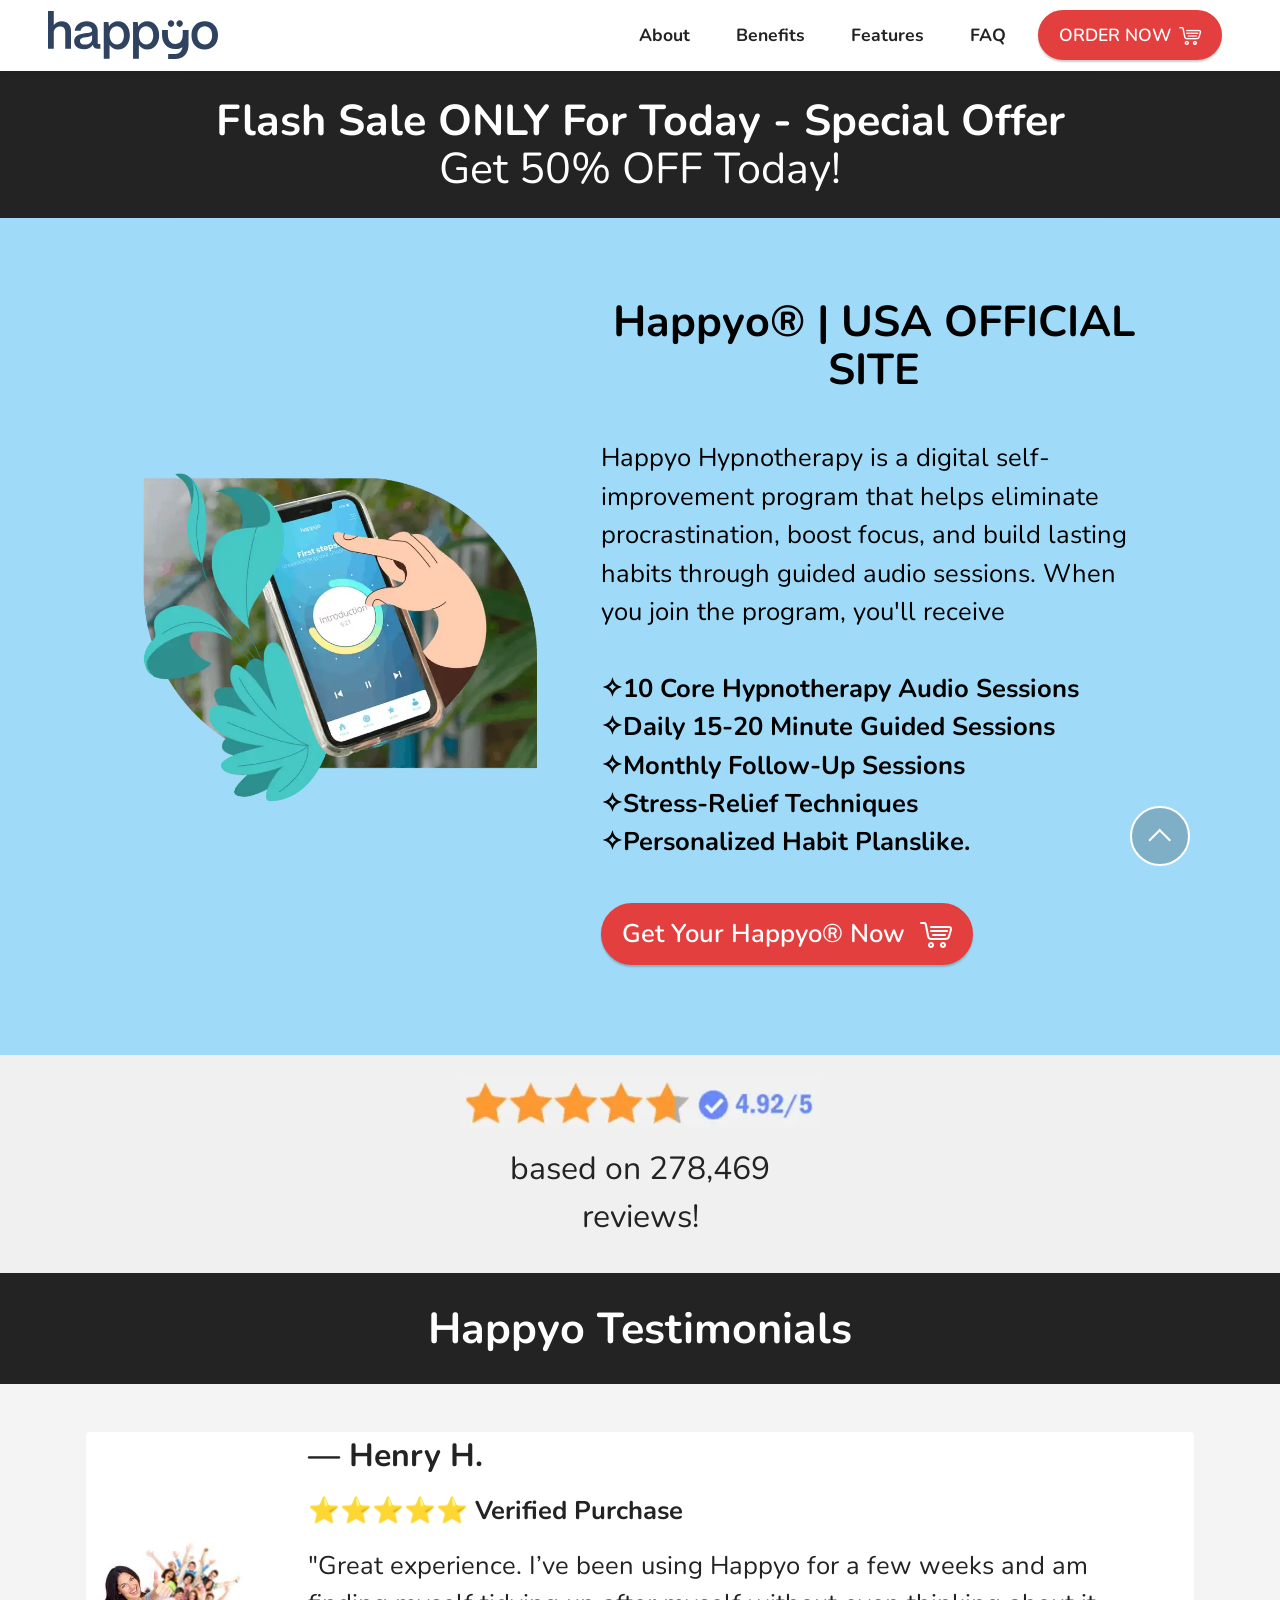
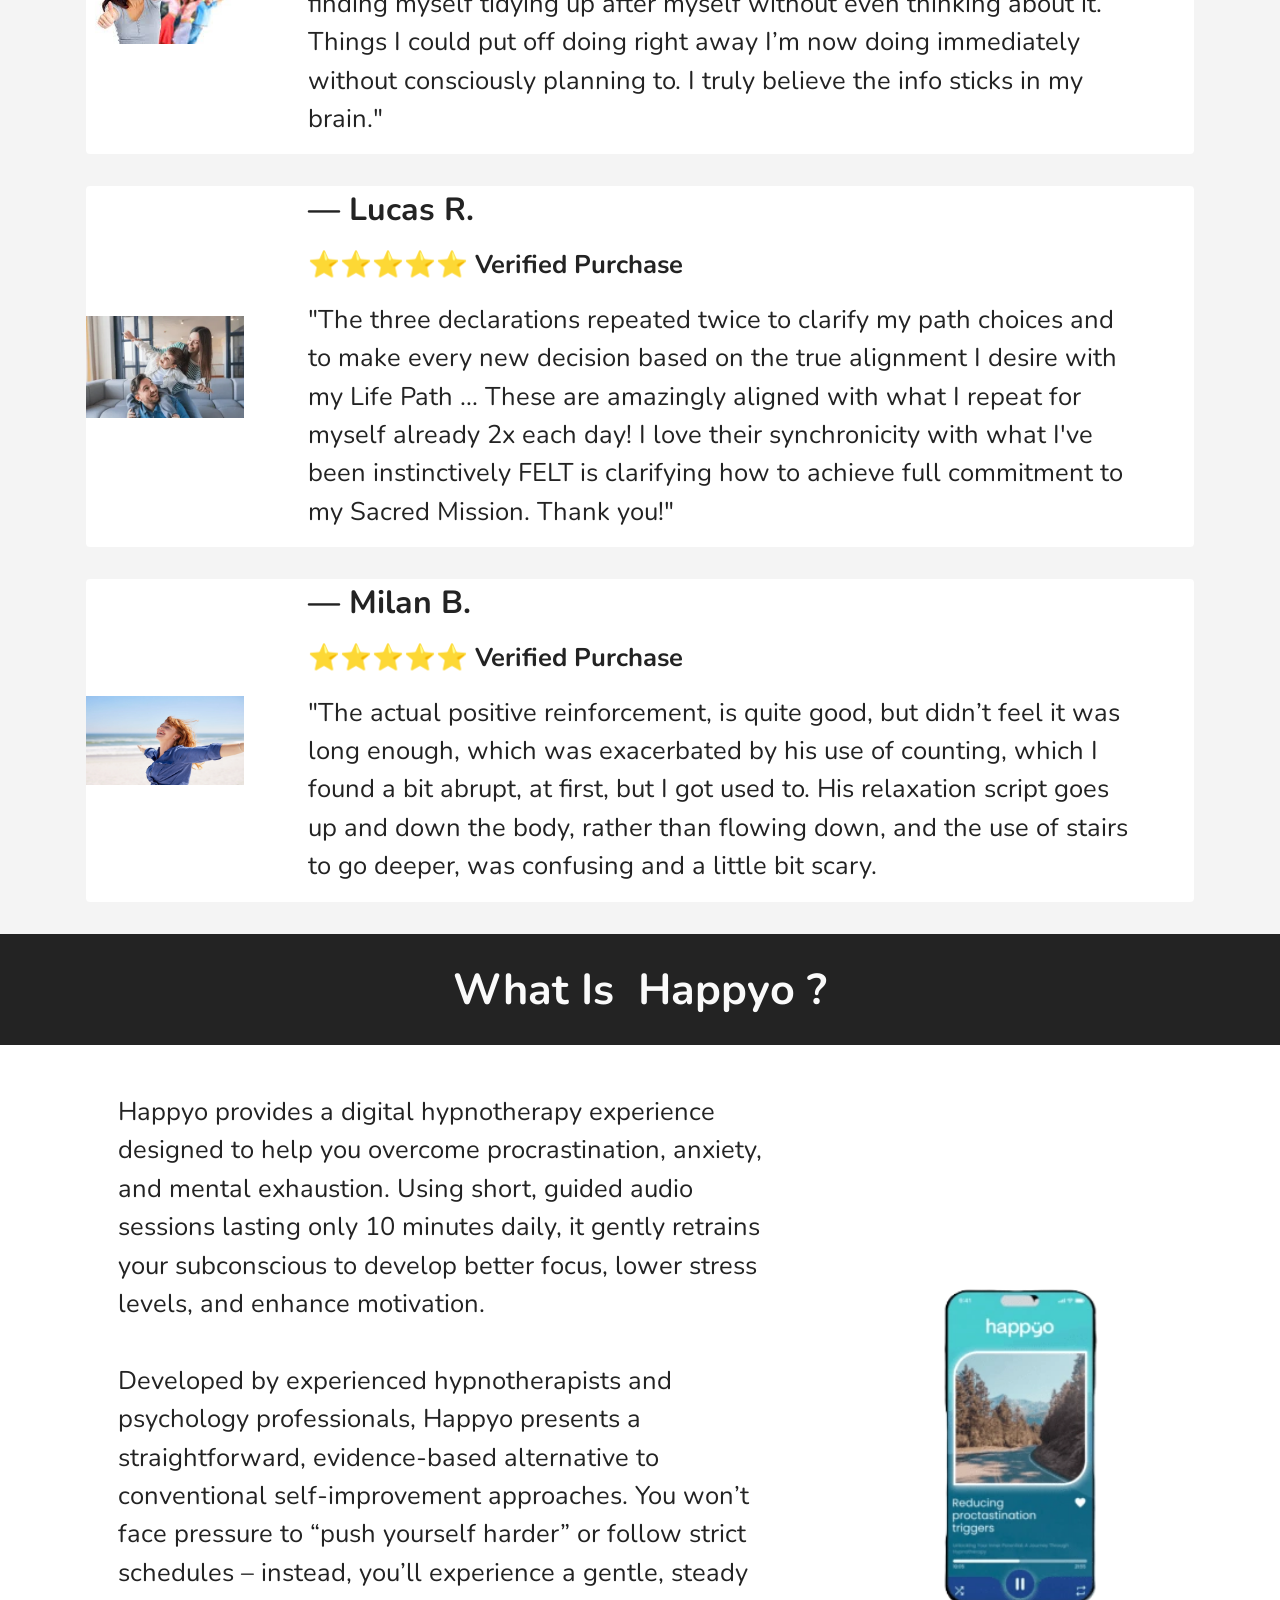
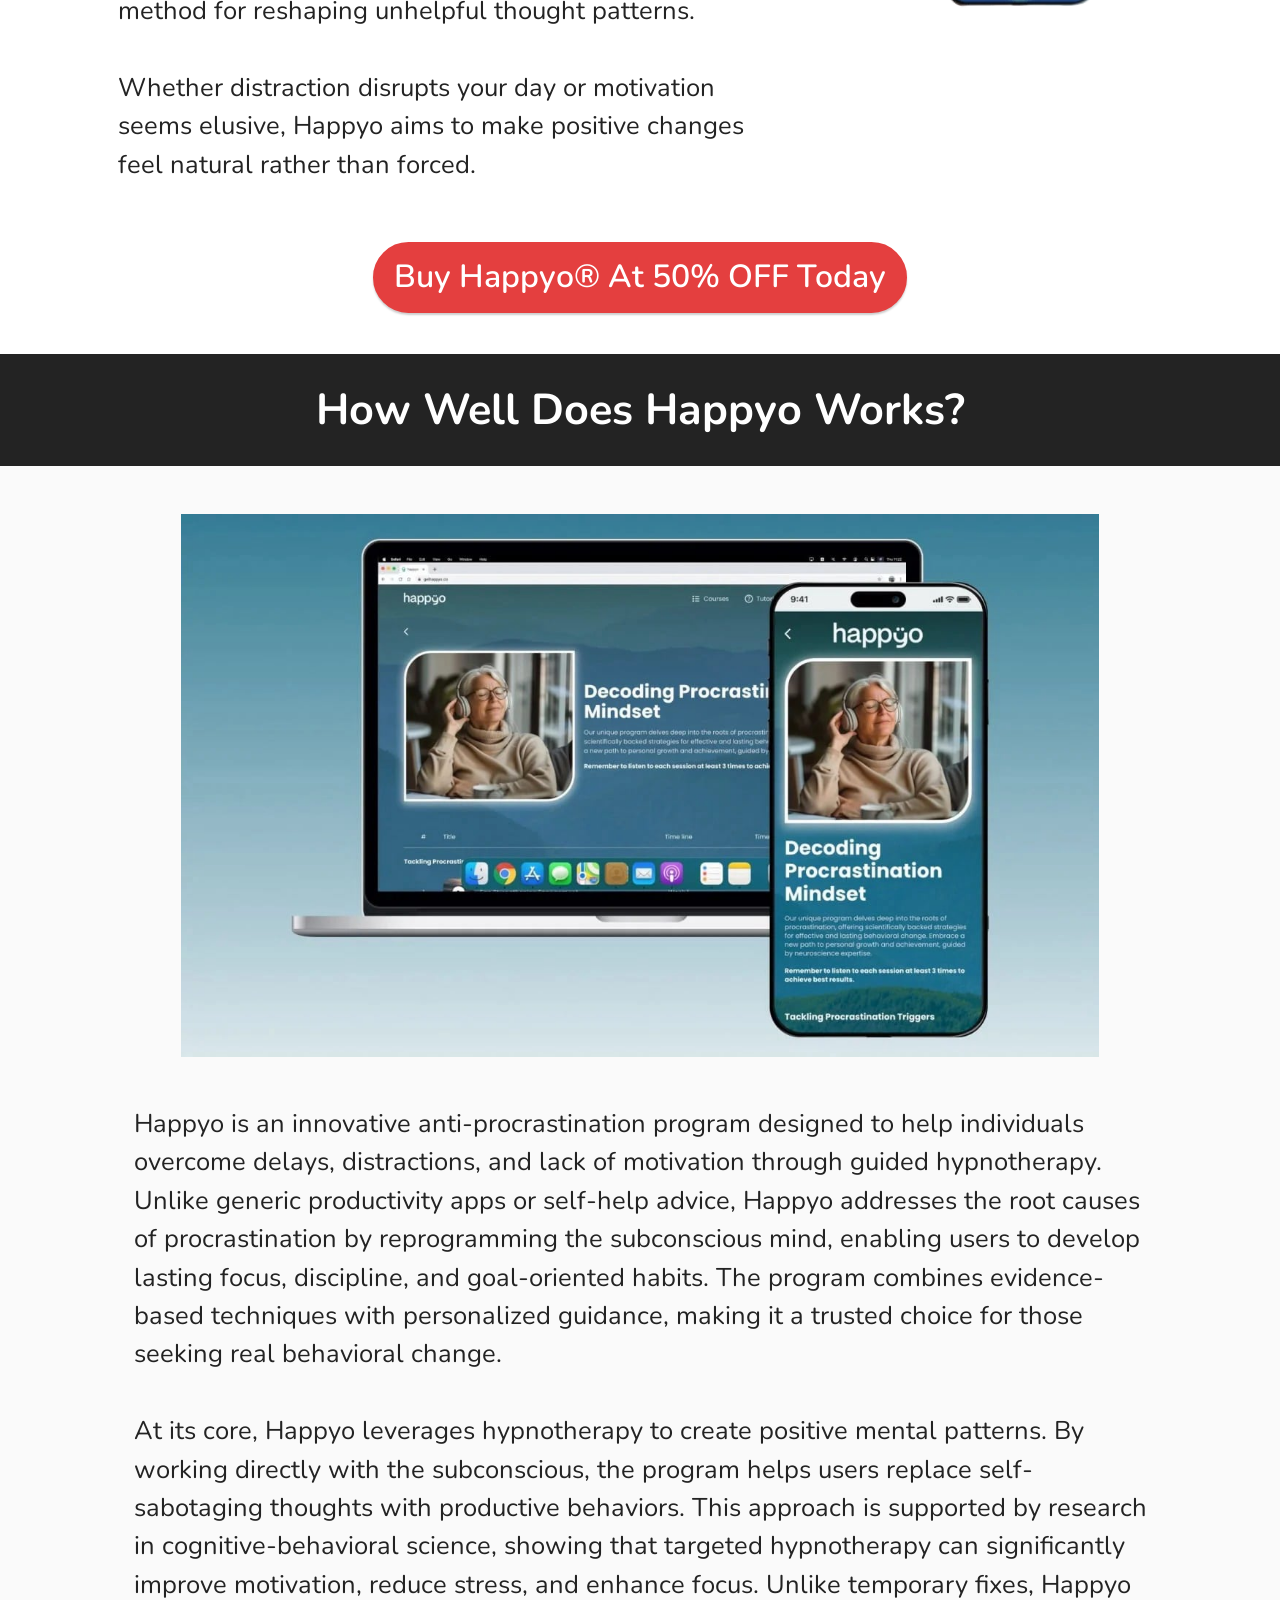
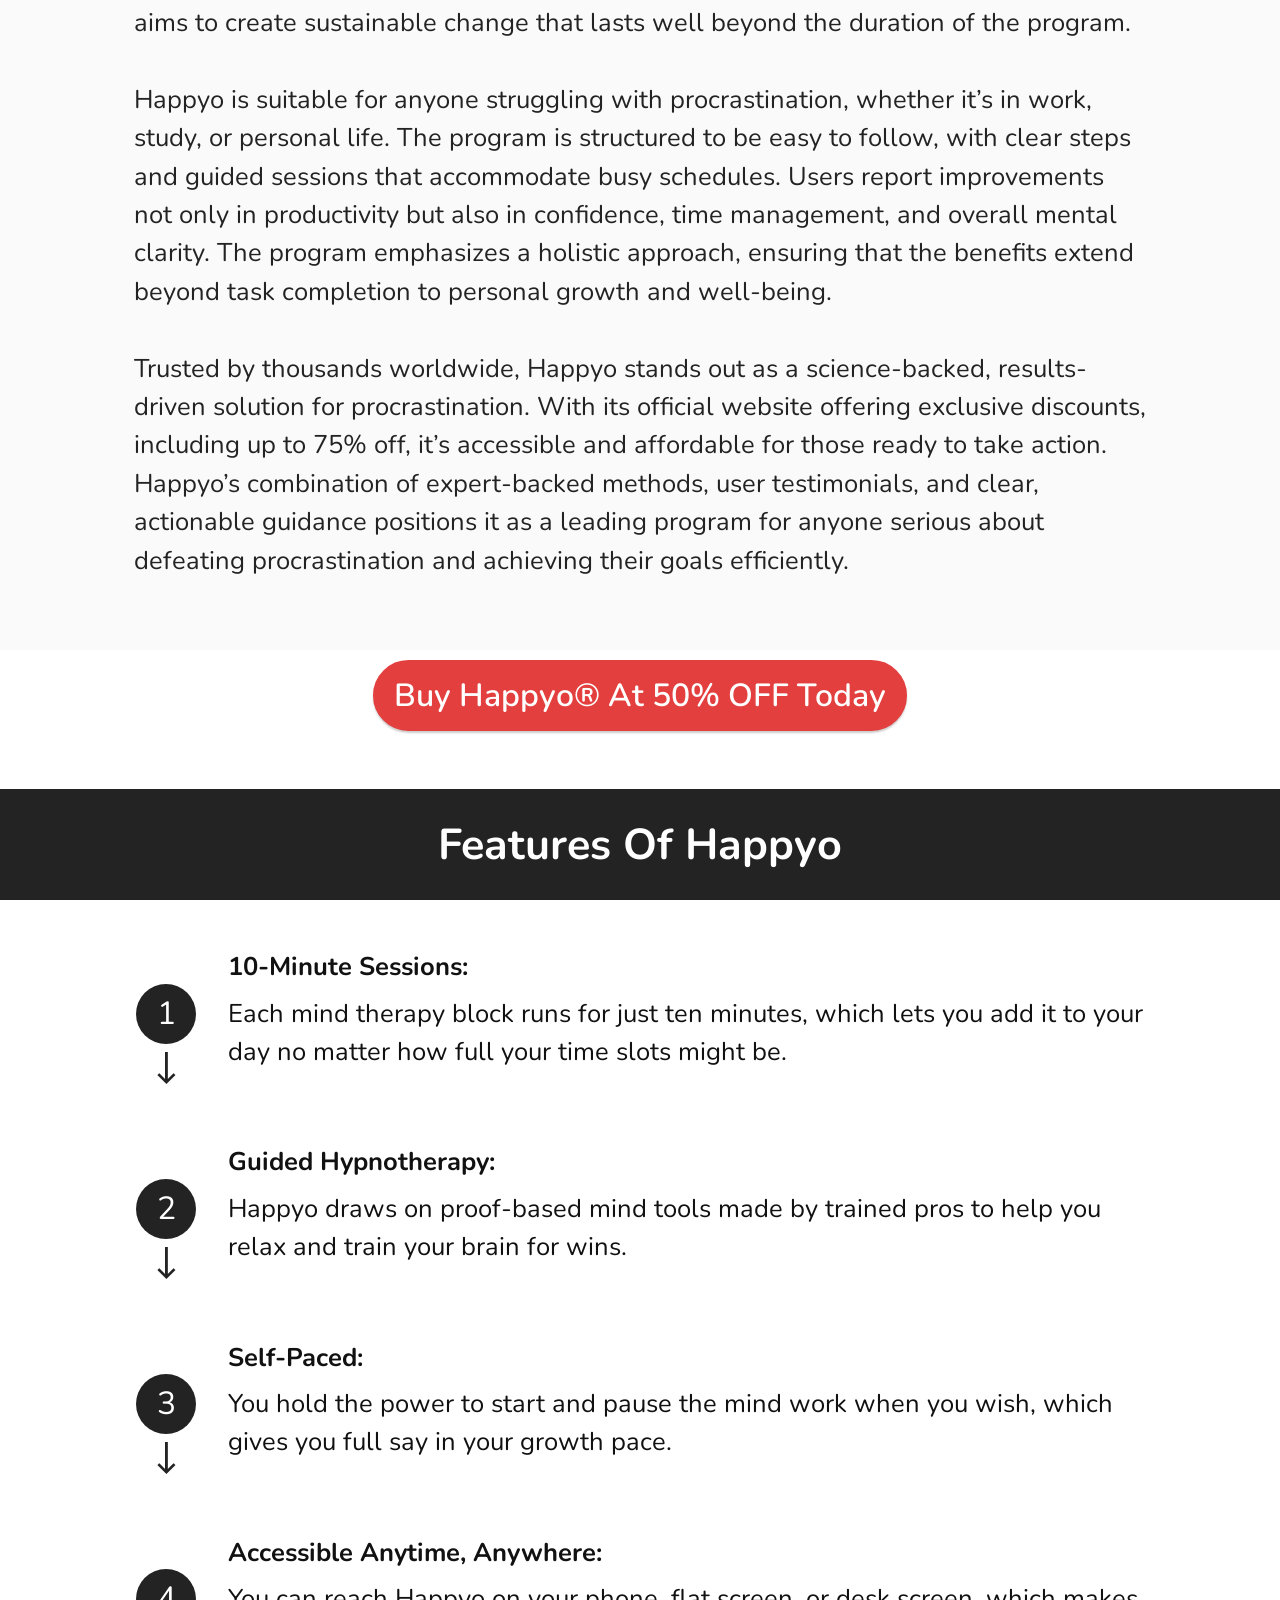
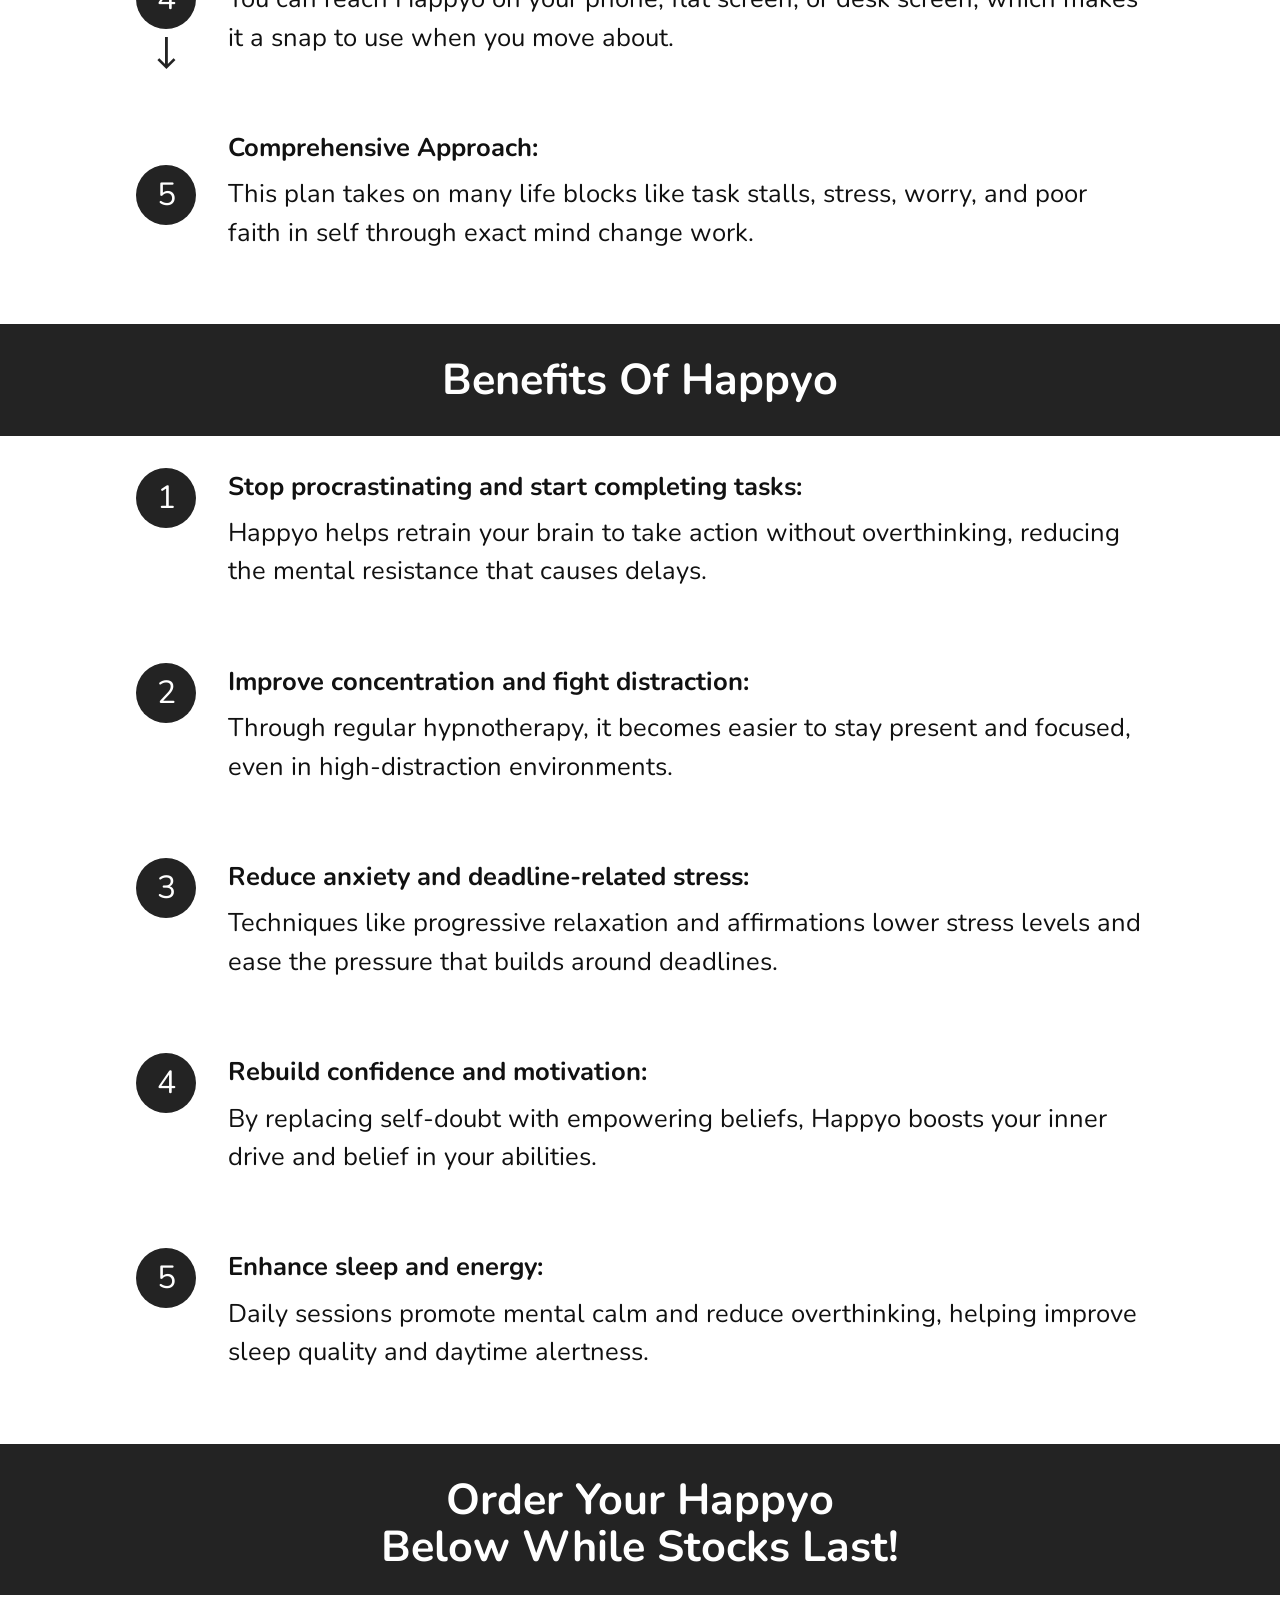
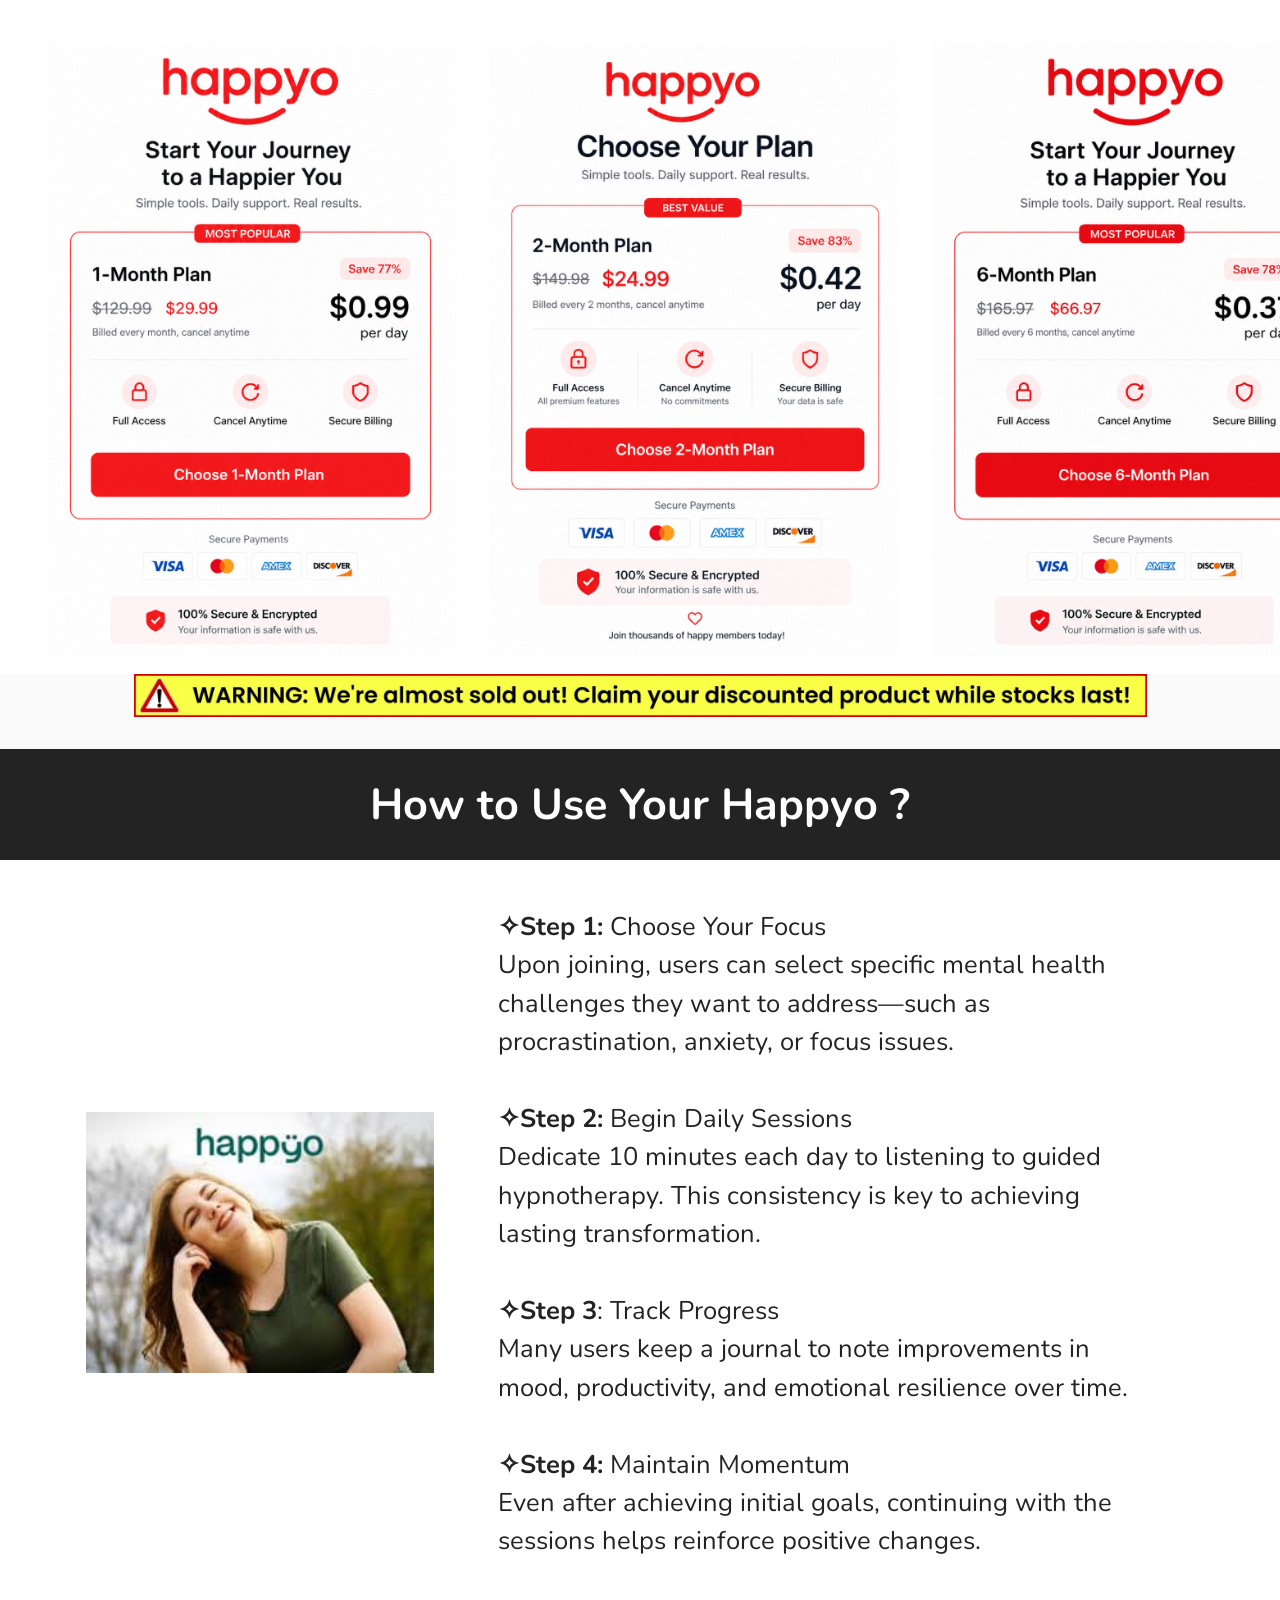
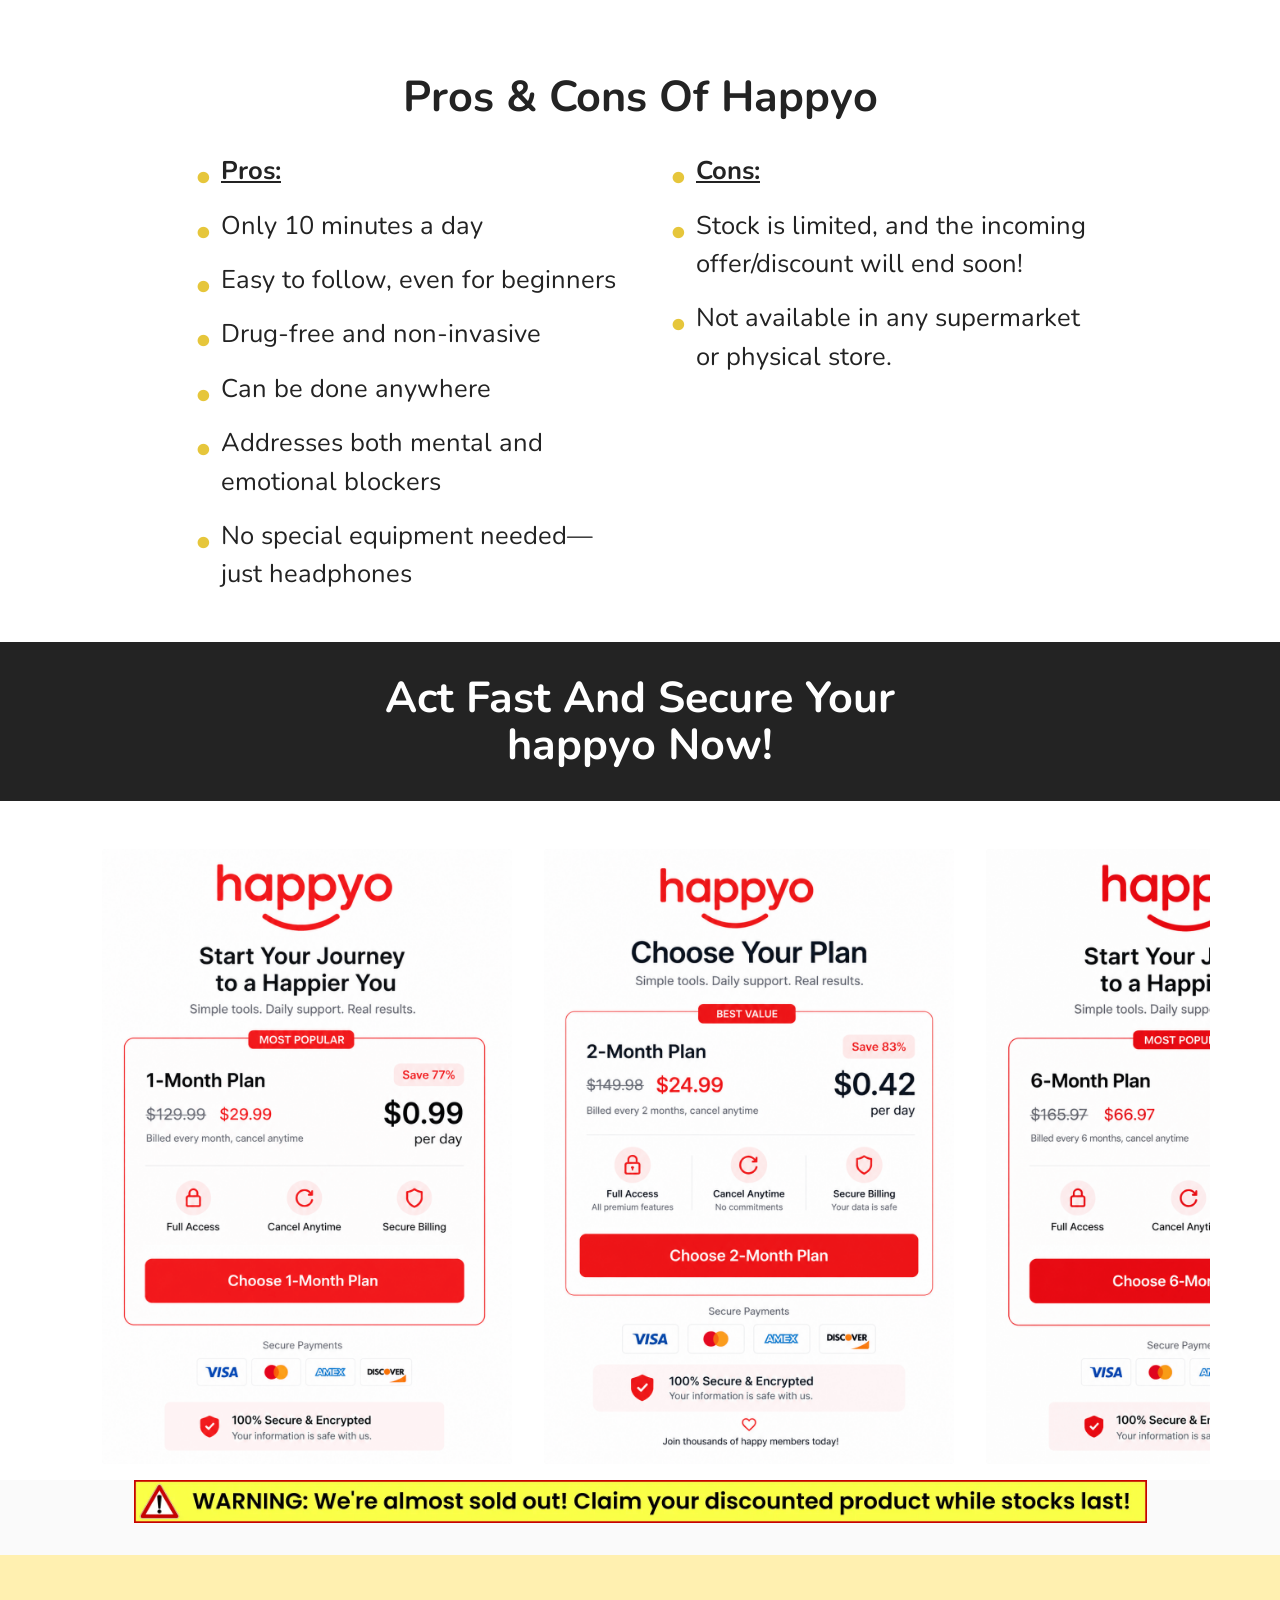
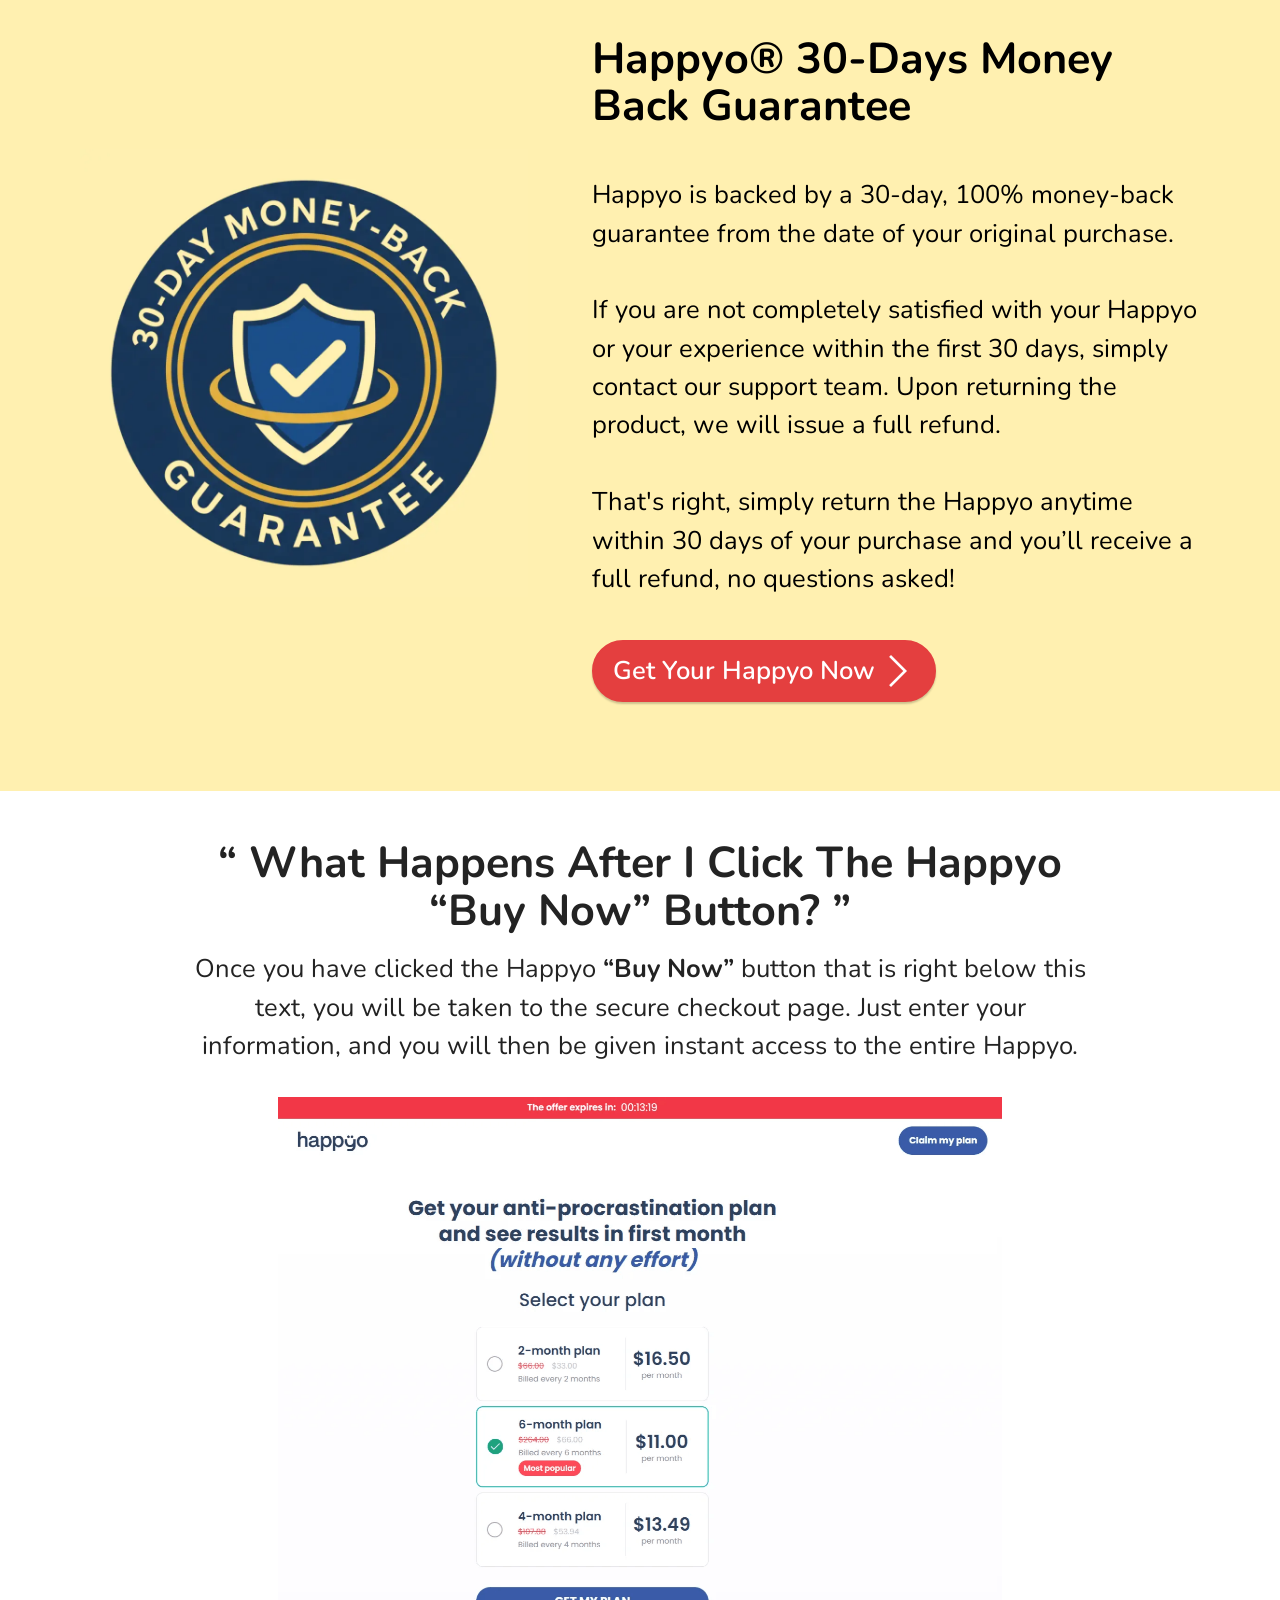
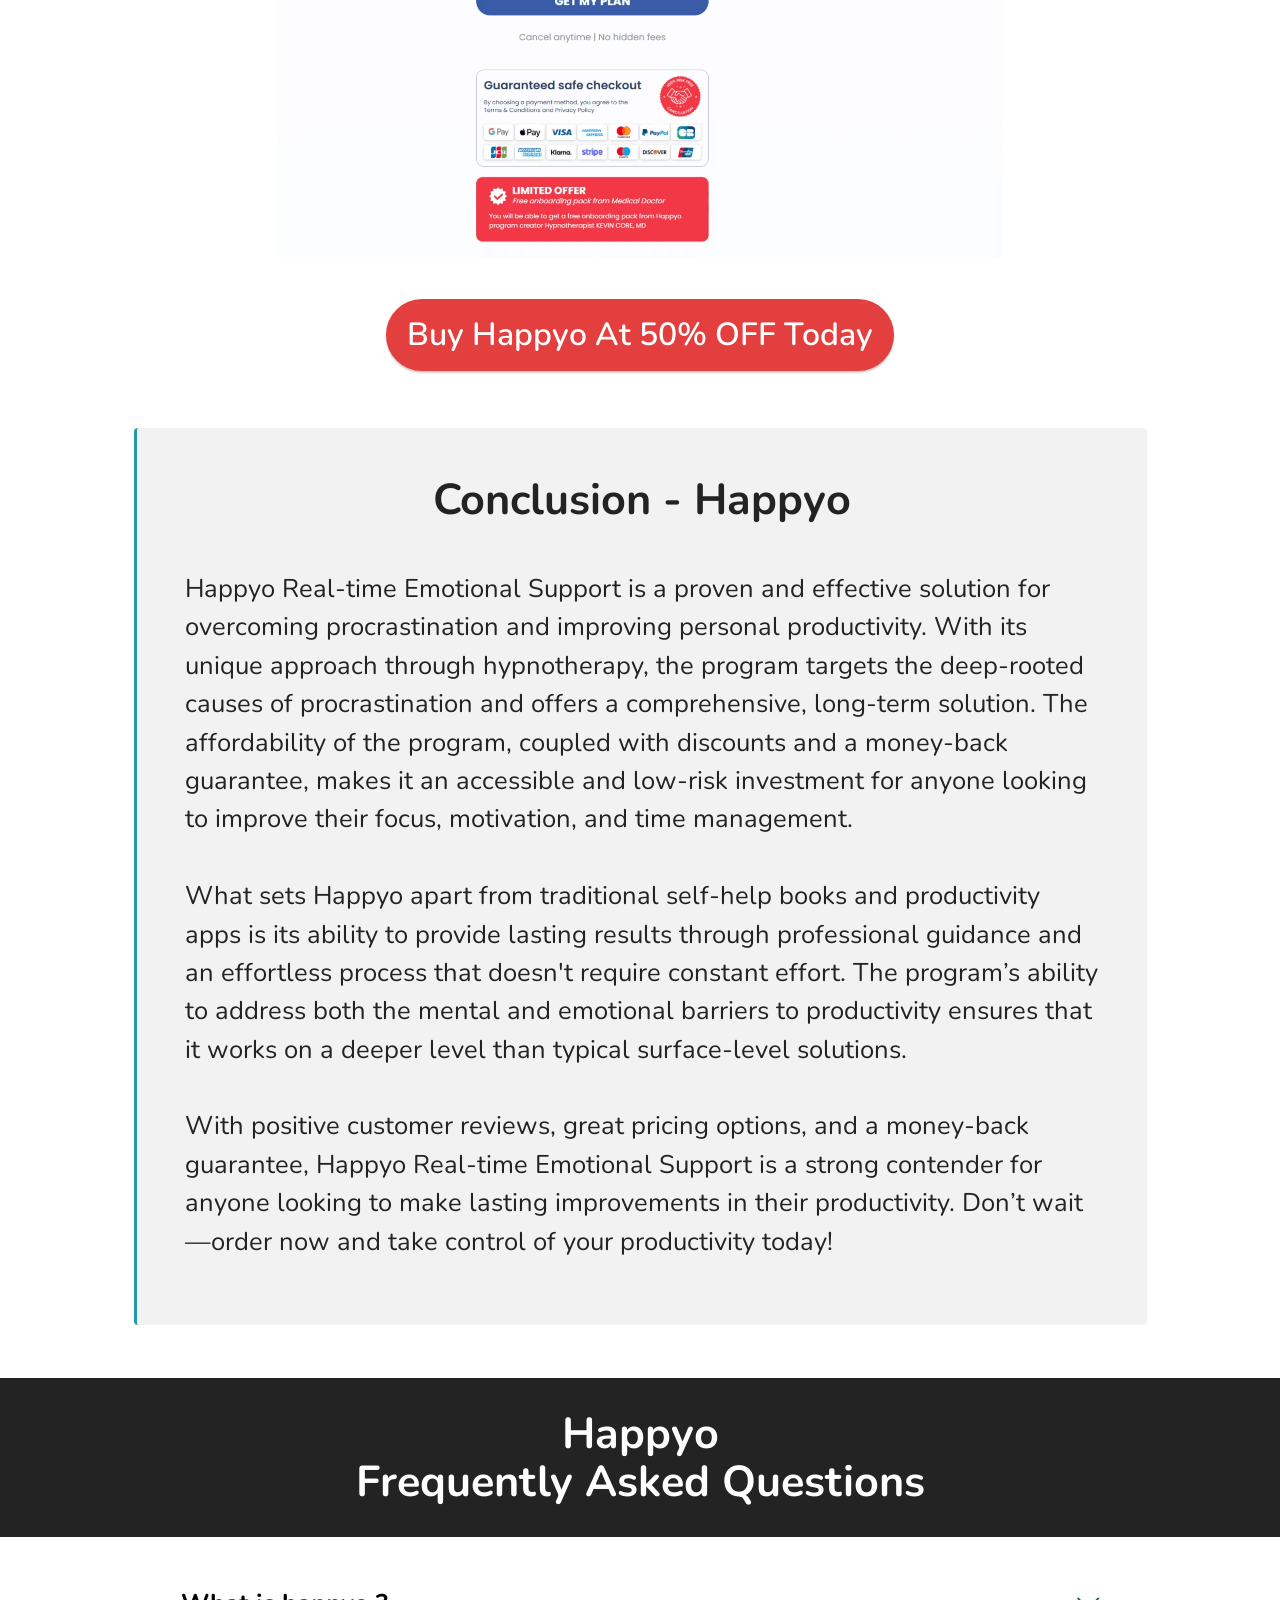
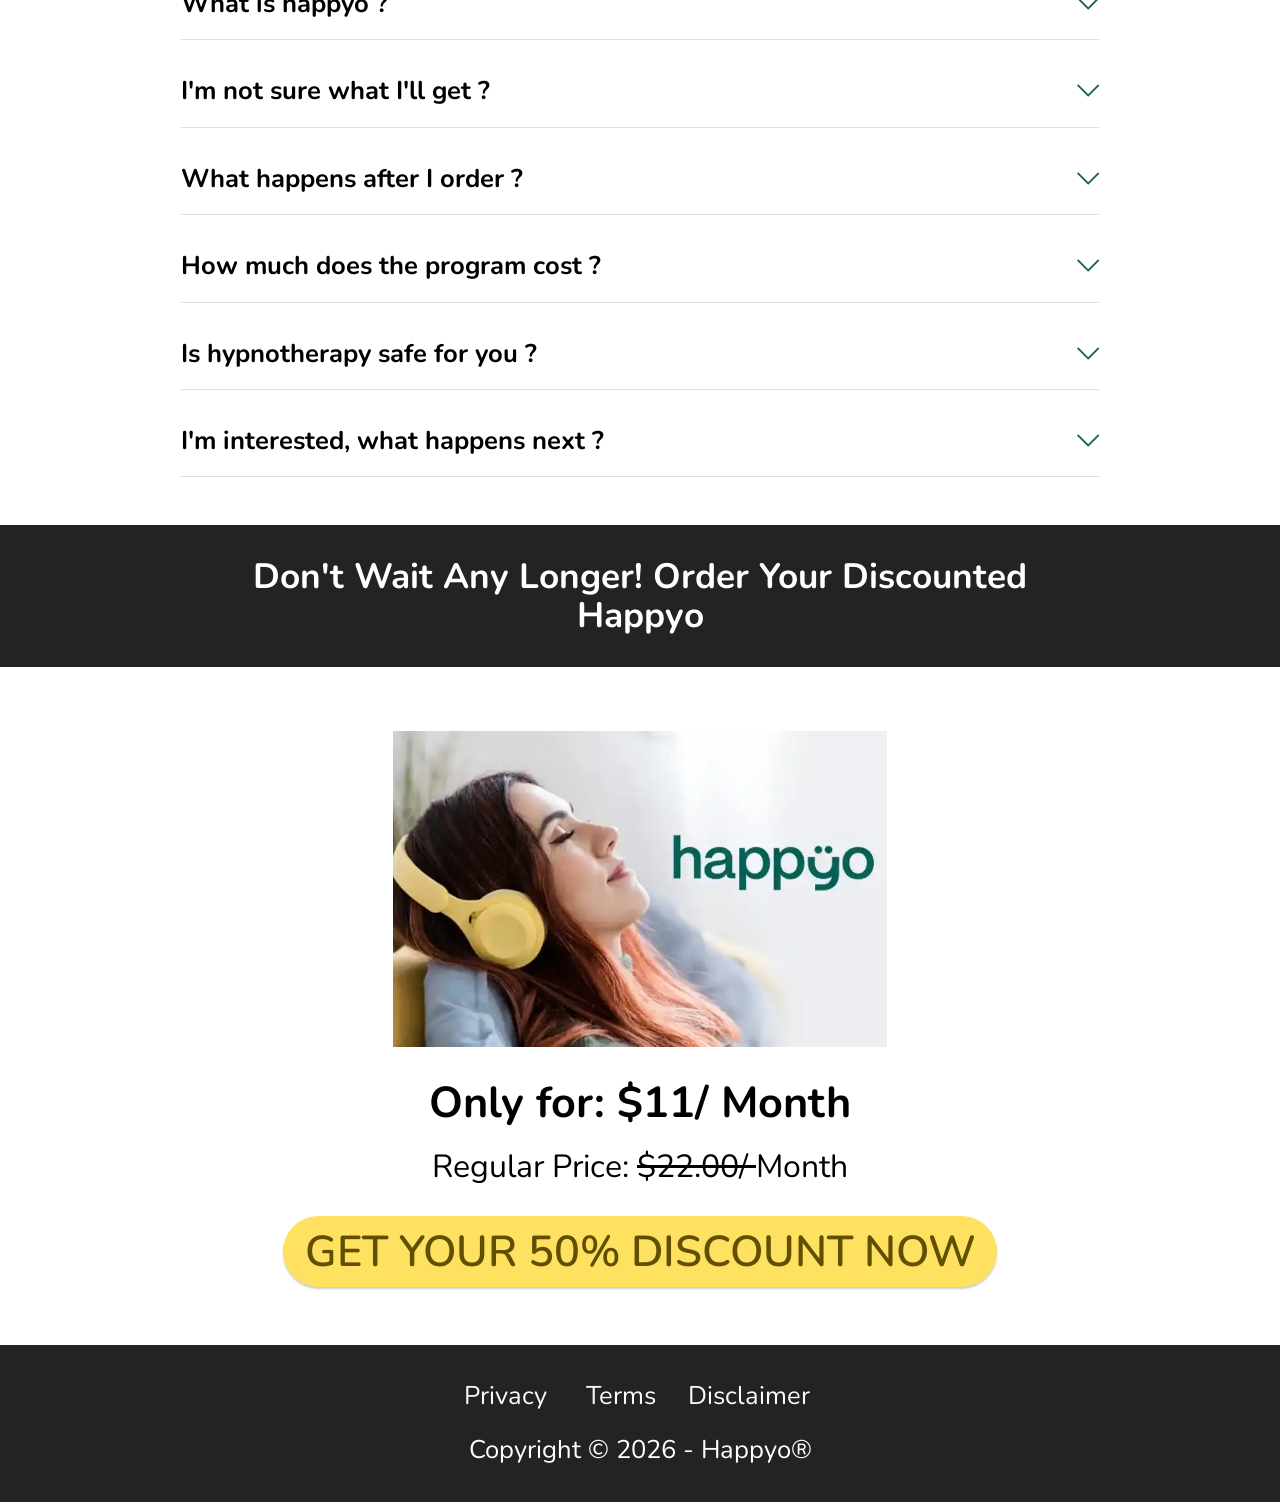
==== commit 4fae1af3: "index.html Removed unnecessary section and adjusted layout." ====
--- a/index.html
+++ b/index.html
@@ -12,7 +12,7 @@
   <meta name="viewport" content="width=device-width, initial-scale=1, minimum-scale=1">
   <link rel="shortcut icon" href="assets/images/minimalist20dark20green20ycc8820logo-128x128.png" type="image/x-icon">
   <meta name="description" content="Happyo Hypnotherapy is a digital self-improvement program that helps eliminate procrastination, boost focus, and build lasting habits through guided audio sessions. When you join the program, you'll receive">
-  
+  <meta name="keywords" content="happyo, happyo official, happyo official website, buy happyo, happyo buy, happyo review, happyo reviews, official happyo, happyo website, happyo scam, happy mode, happy mood, happy mod, happymod, happygo, happyo real-time emotional support, happyo real time emotional support, happyo real time emotional support reviews, happyo support, happyo emotional support, happyo hypnotherapy, happyo hypnotherapy official, happyo hypnotherapy official website, buy happyo hypnotherapy, happyo hypnotherapy buy, happyo hypnotherapy review, happyo hypnotherapy reviews, official happyo hypnotherapy, happyo hypnotherapy website, happyo hypnotherapy scam, hypnotherapy, hypnotherapy review, hypnotherapy reviews, hypnotherapy scam">
   
   <title>Happyo® Hypnotherapy | USA OFFICIAL SITE</title>
   <link rel="stylesheet" href="assets/web/assets/mobirise-icons2/mobirise2.css">
@@ -1031,11 +1031,9 @@
                     Copyright © 2026 - Happyo®<br></p>
             </div>
         </div>
-    </div>
-</section><section class="display-7" style="padding: 0;align-items: center;justify-content: center;flex-wrap: wrap;    align-content: center;display: flex;position: relative;height: 4rem;"><a href="https://mobiri.se/4949637" style="flex: 1 1;height: 4rem;position: absolute;width: 100%;z-index: 1;"><img alt="" style="height: 4rem;" src="[data-uri]"></a><p style="margin: 0;text-align: center;" class="display-7">&#8204;</p><a style="z-index:1" href="https://mobirise.com/html-builder.html">HTML Maker</a></section><script src="assets/bootstrap/js/bootstrap.bundle.min.js"></script>  <script src="assets/smoothscroll/smooth-scroll.js"></script>  <script src="assets/ytplayer/index.js"></script>  <script src="assets/dropdown/js/navbar-dropdown.js"></script>  <script src="assets/embla/embla.min.js"></script>  <script src="assets/embla/script.js"></script>  <script src="assets/mbr-switch-arrow/mbr-switch-arrow.js"></script>  <script src="assets/theme/js/script.js"></script>  
-  
+    </div>  
   
  <div id="scrollToTop" class="scrollToTop mbr-arrow-up"><a style="text-align: center;"><i class="mbr-arrow-up-icon mbr-arrow-up-icon-cm cm-icon cm-icon-smallarrow-up"></i></a></div>
     <input name="animation" type="hidden">
   </body>
-</html>+</html>
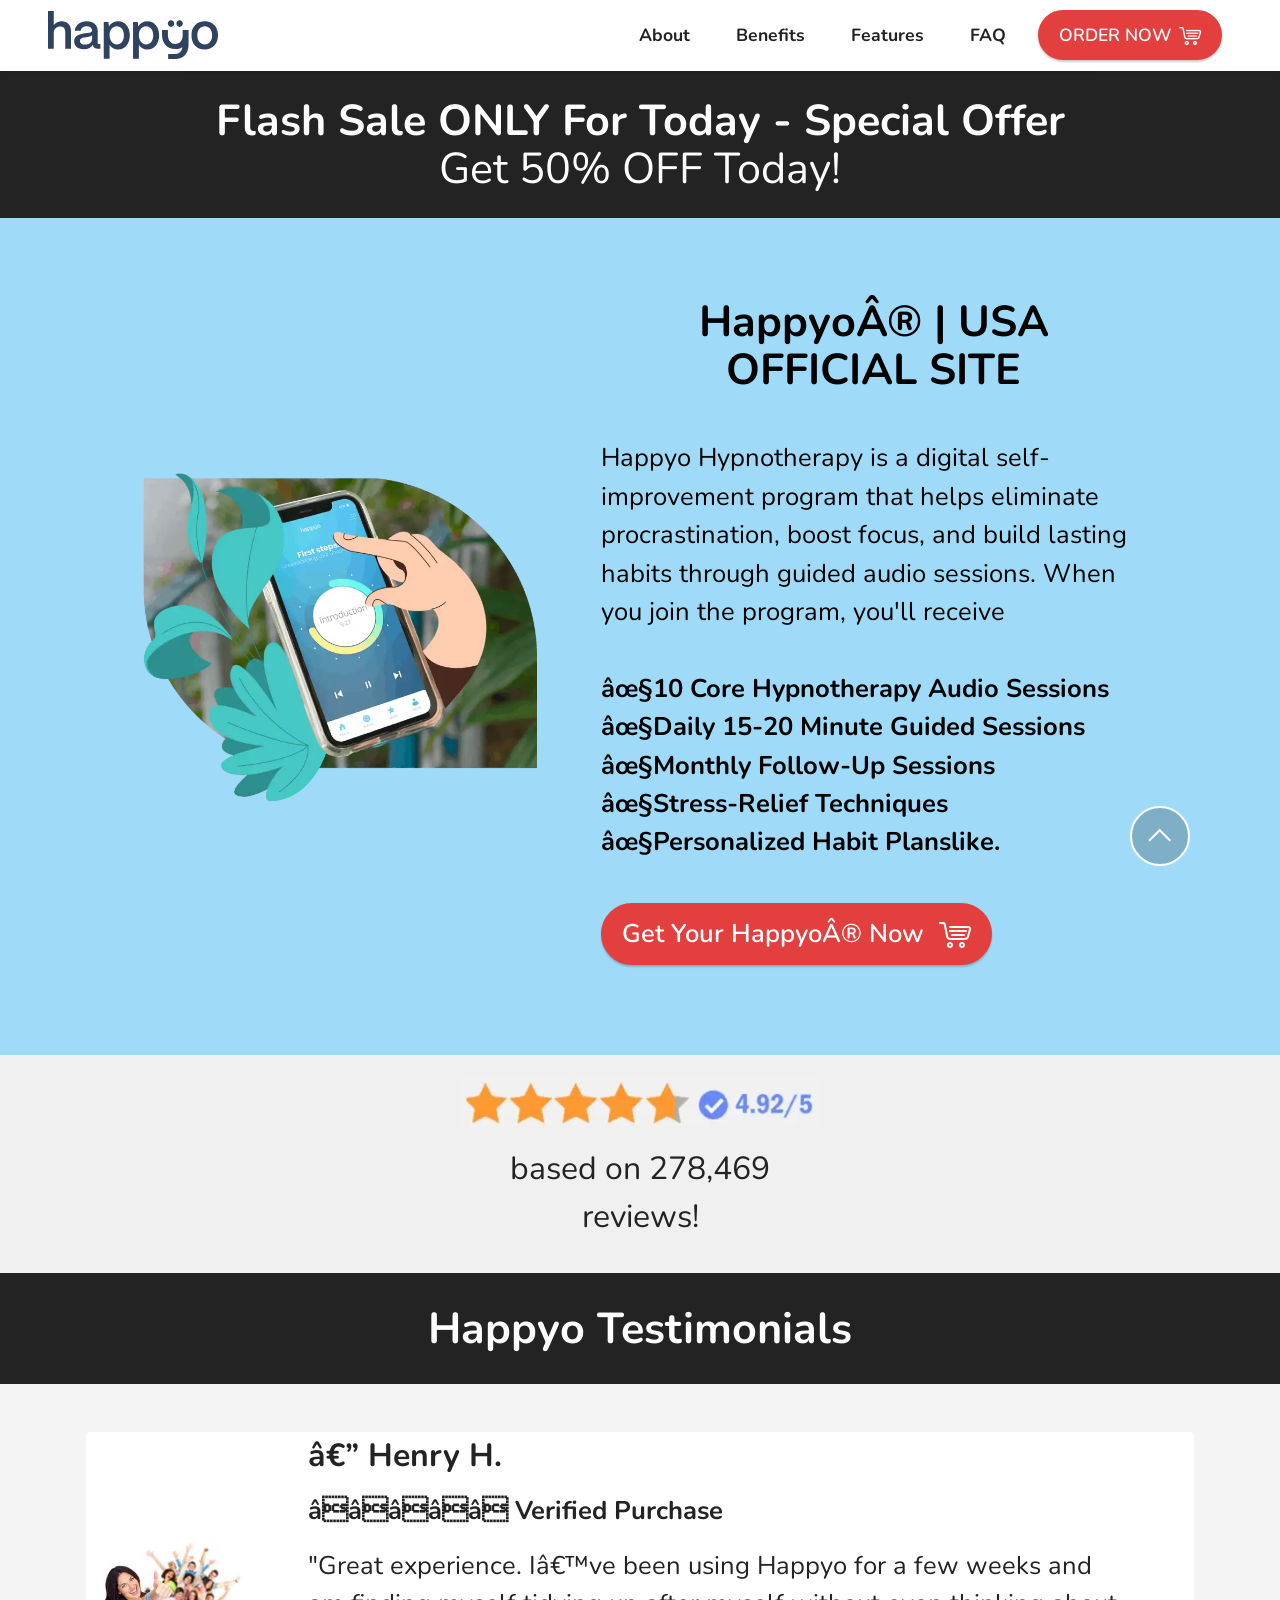
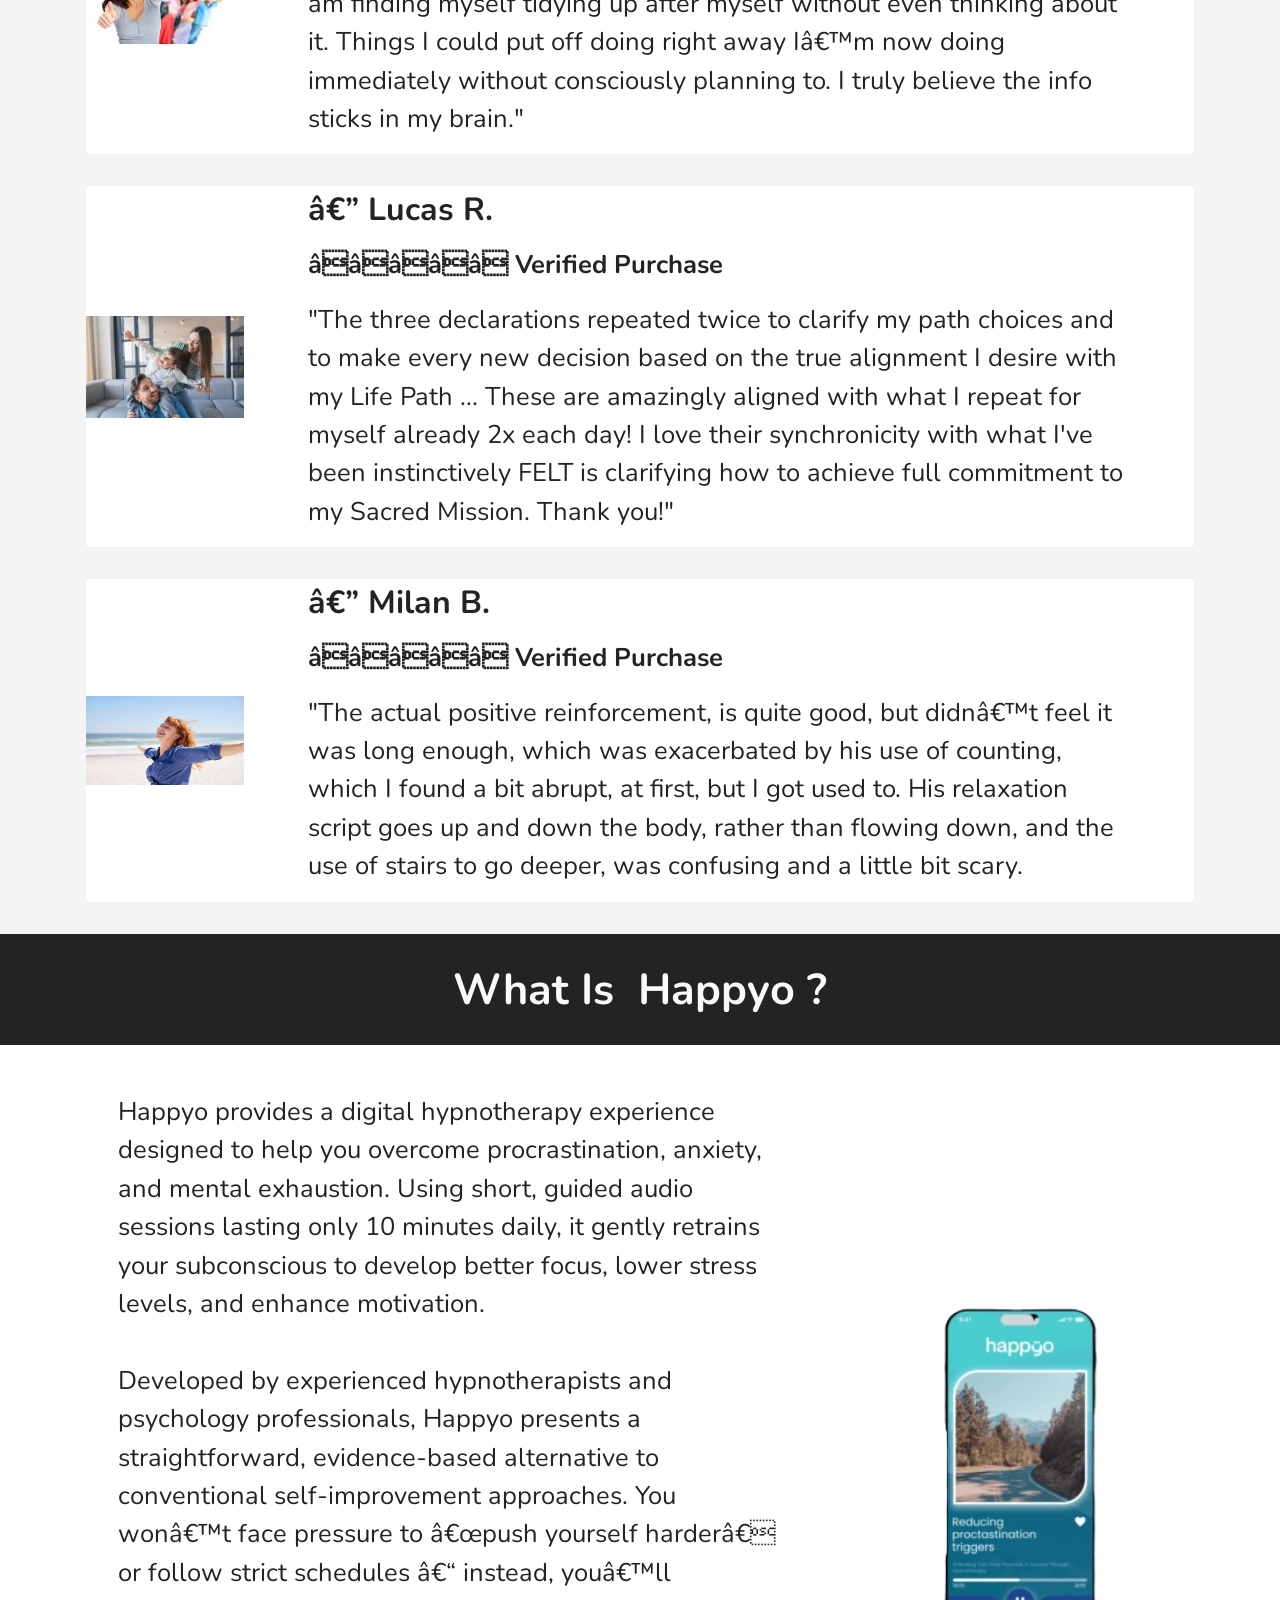
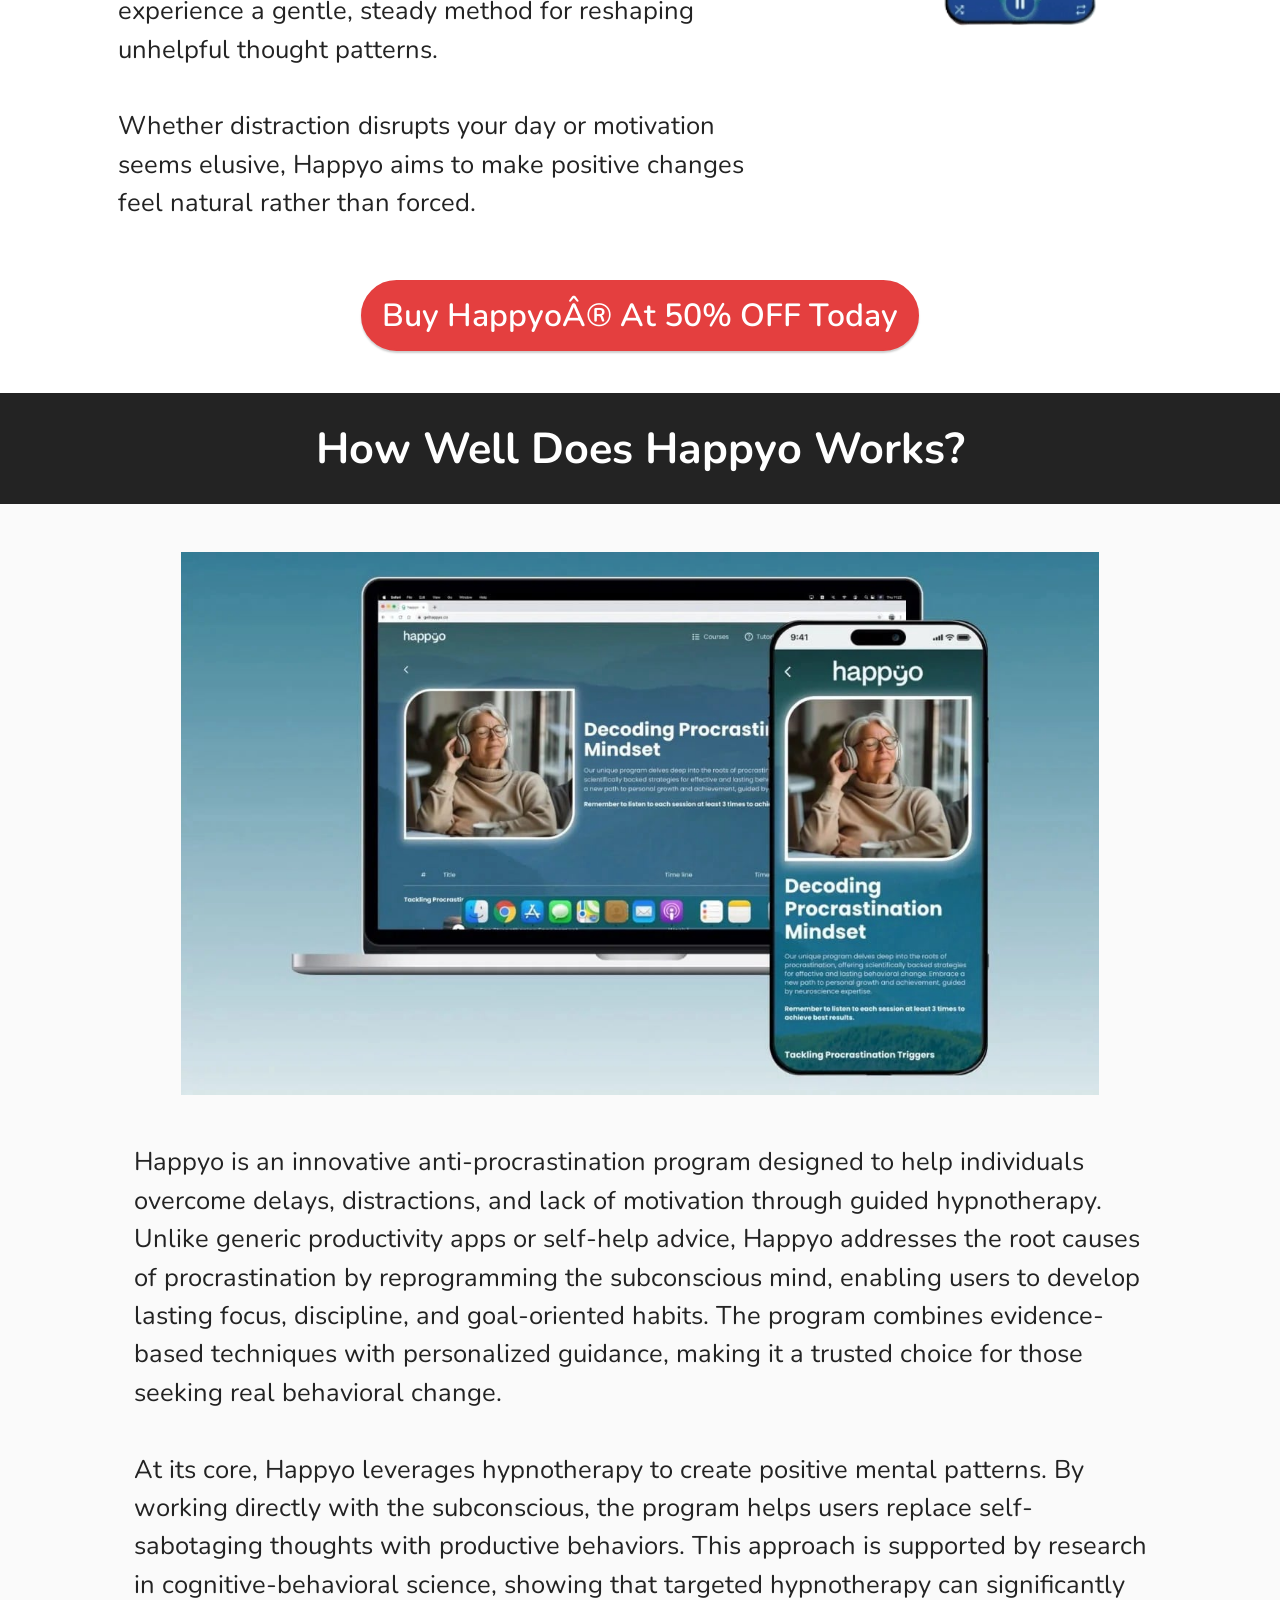
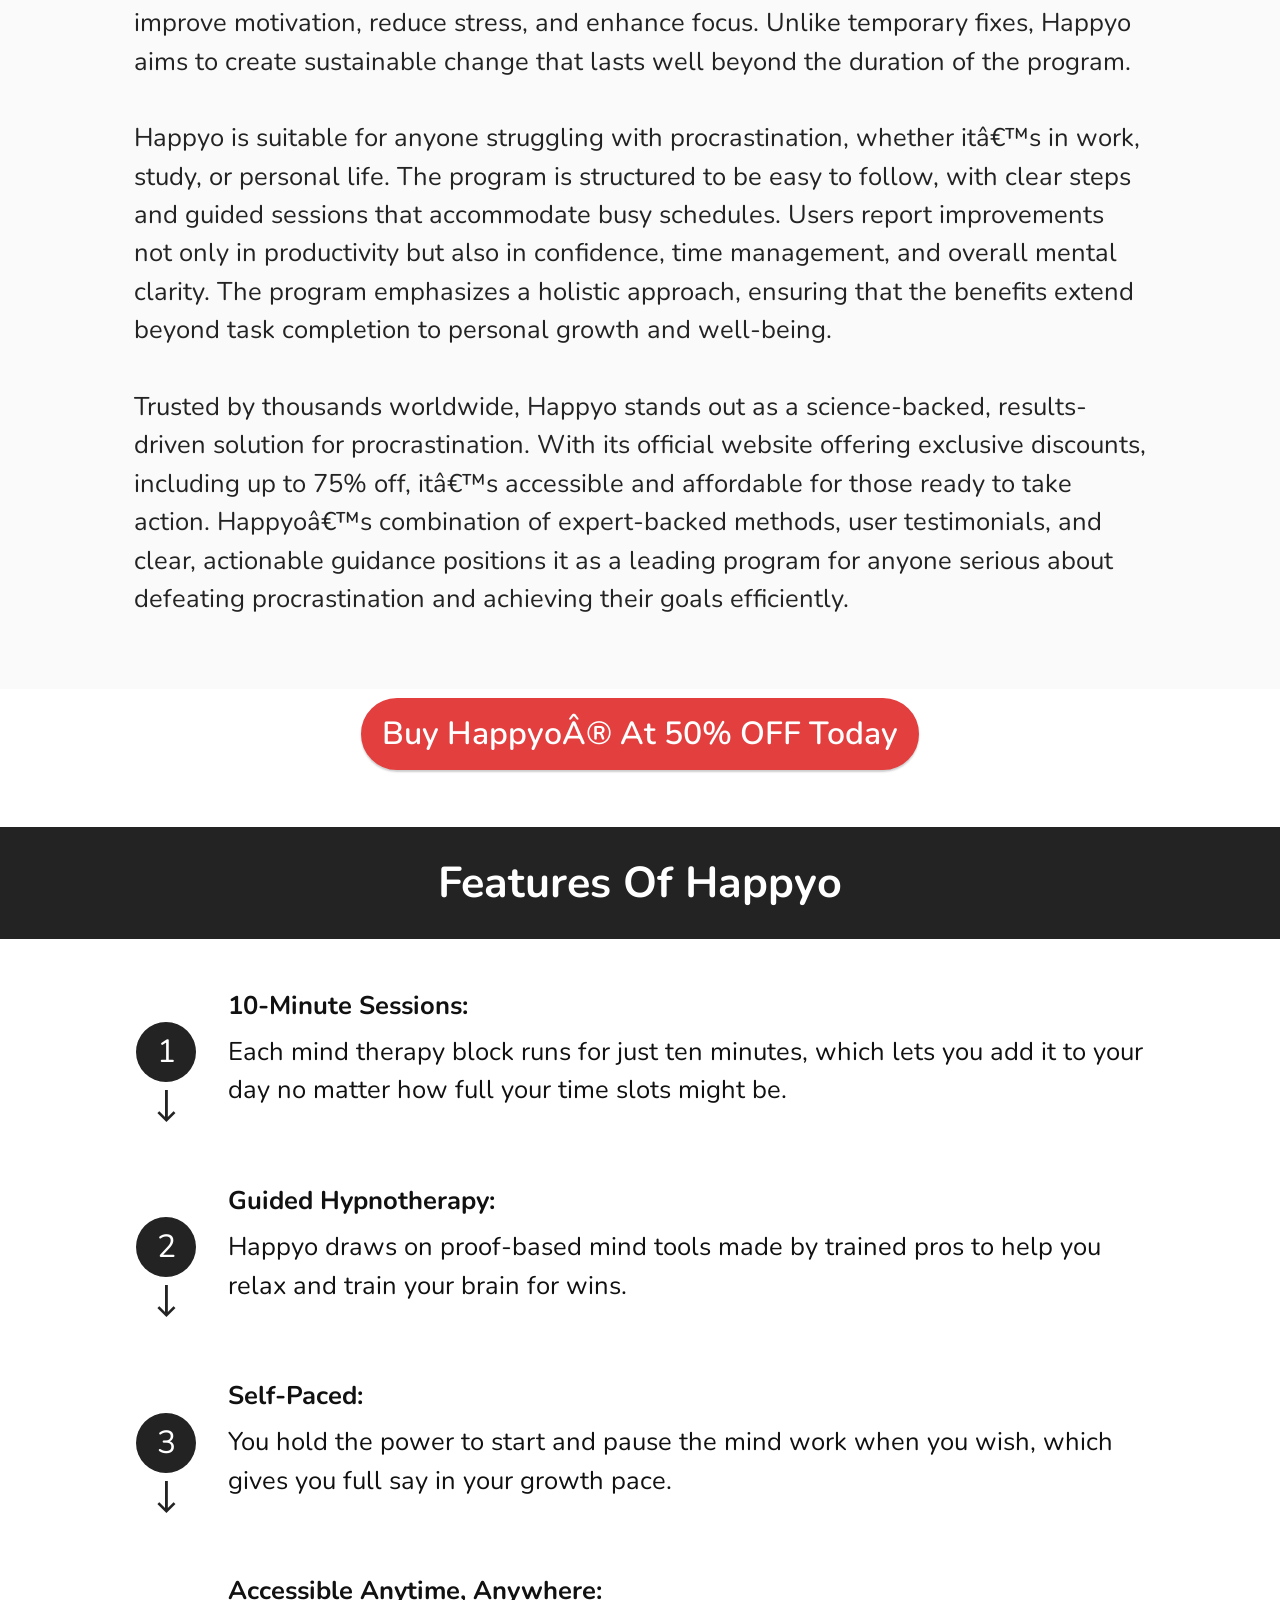
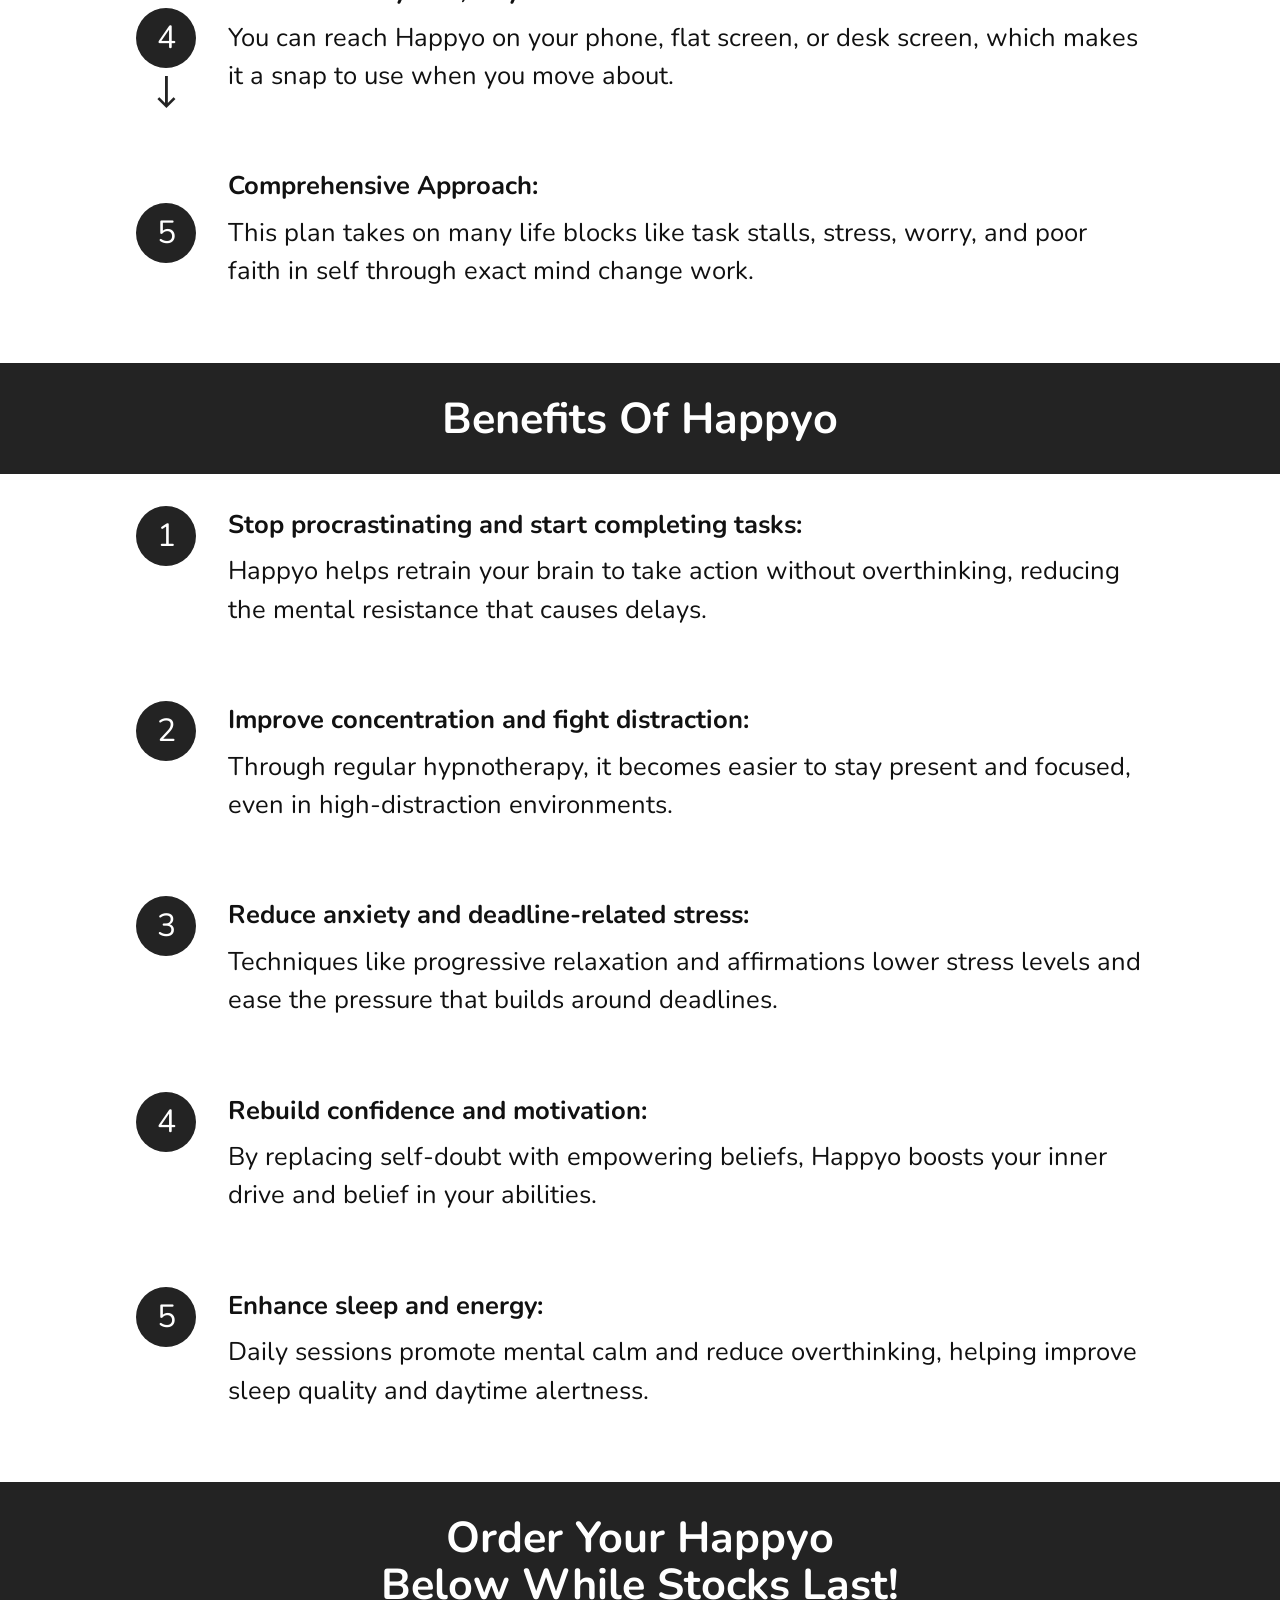
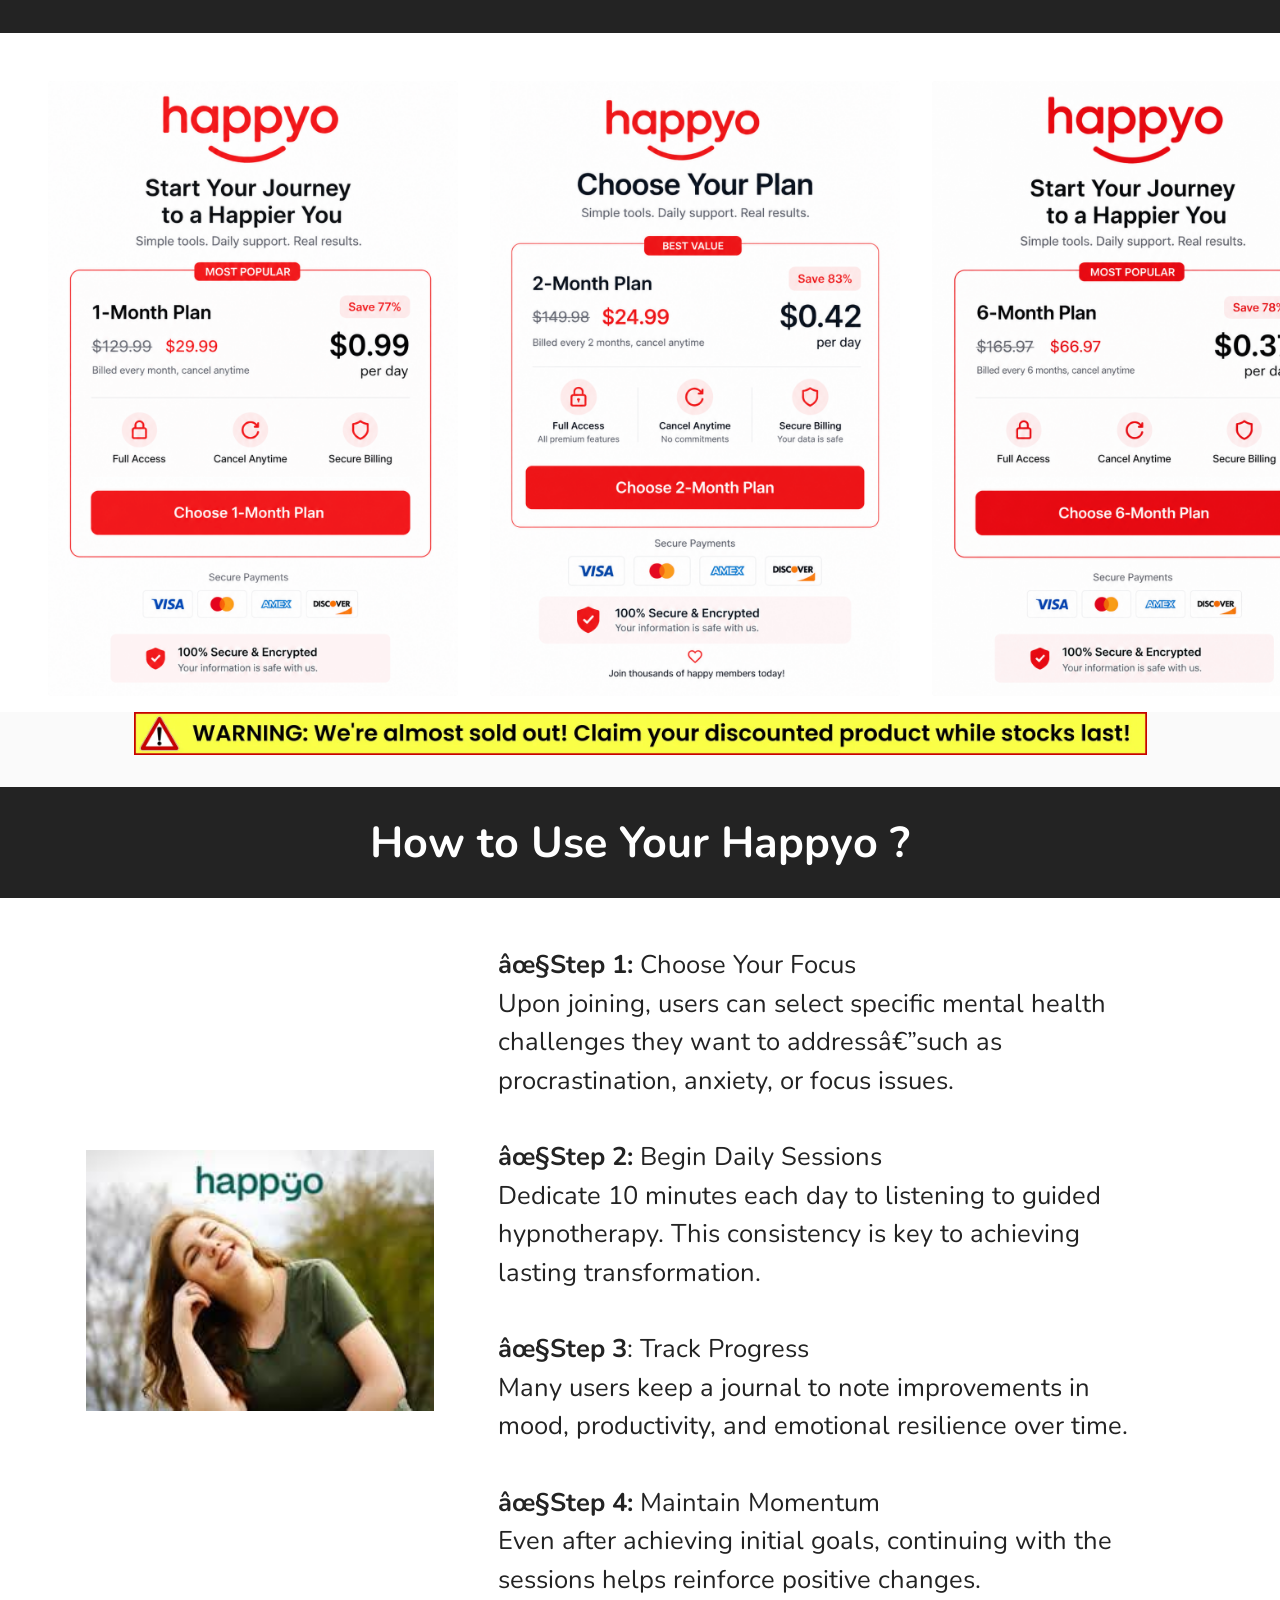
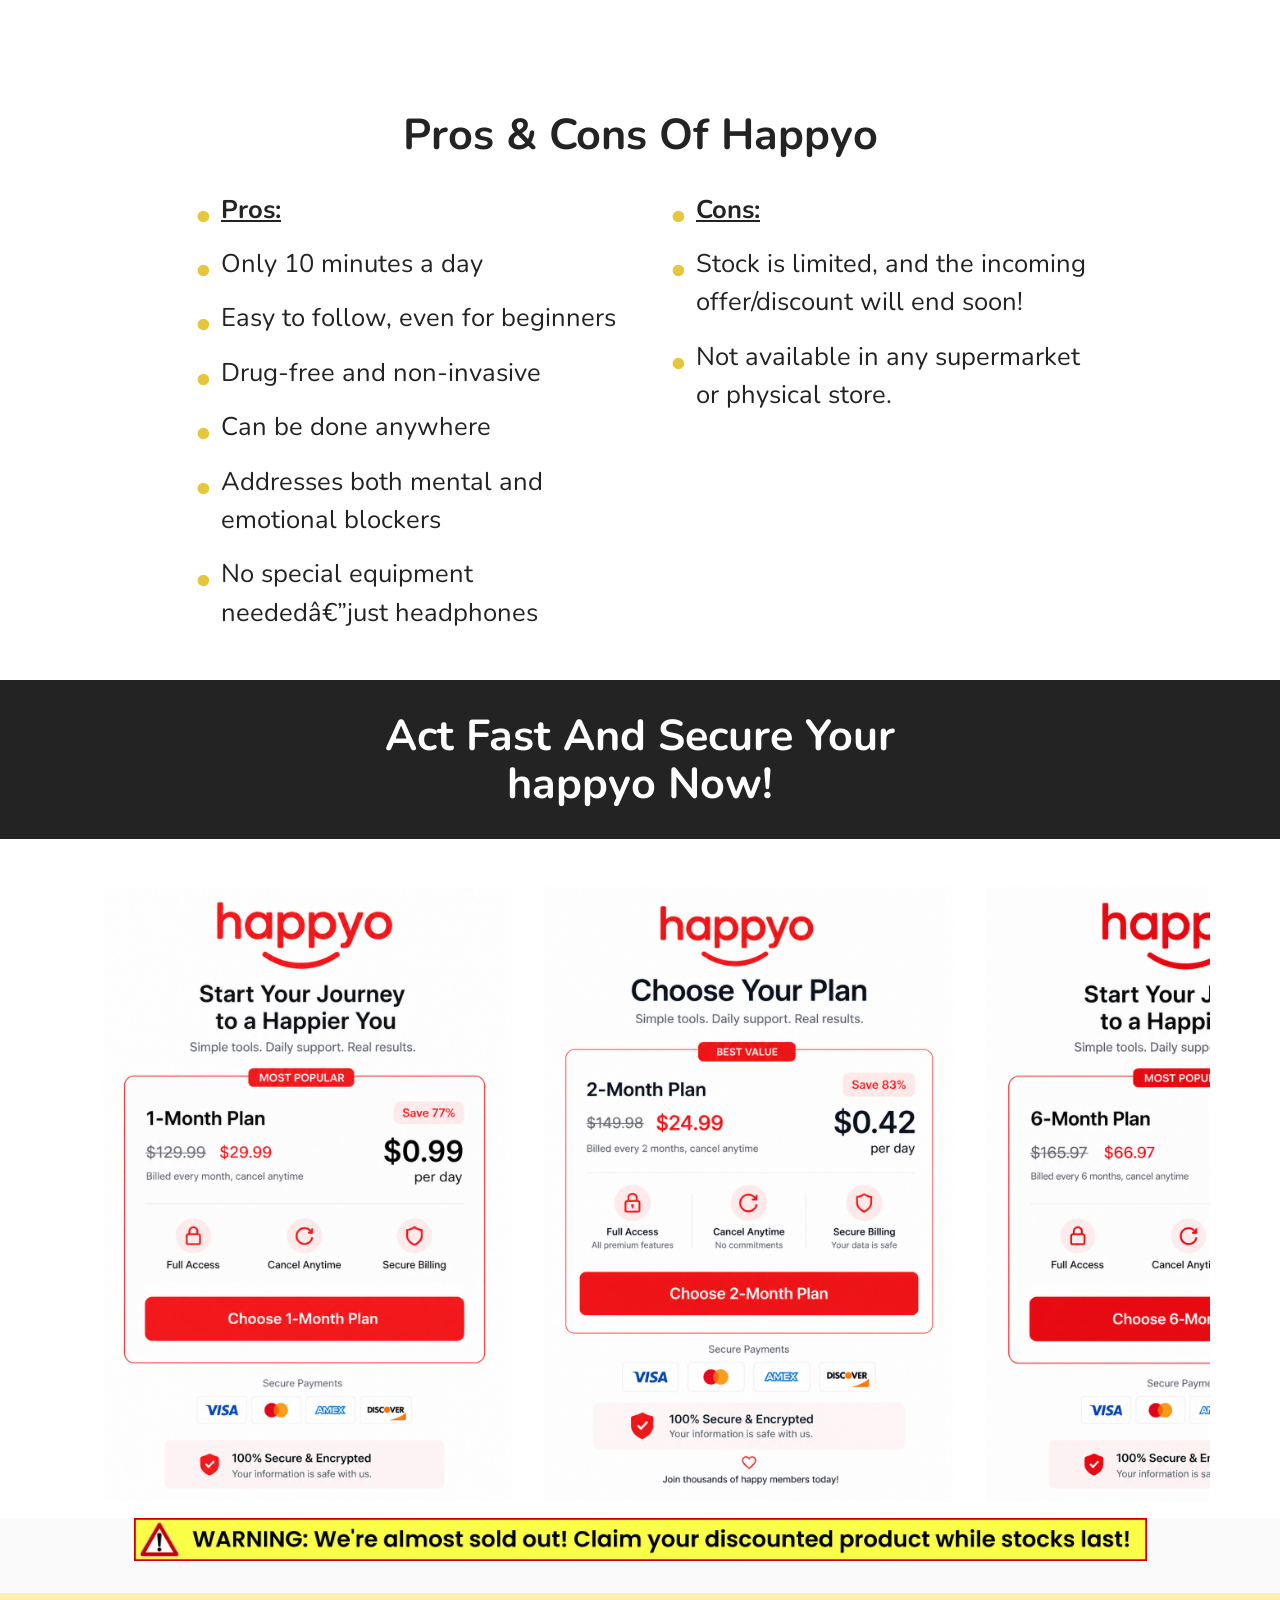
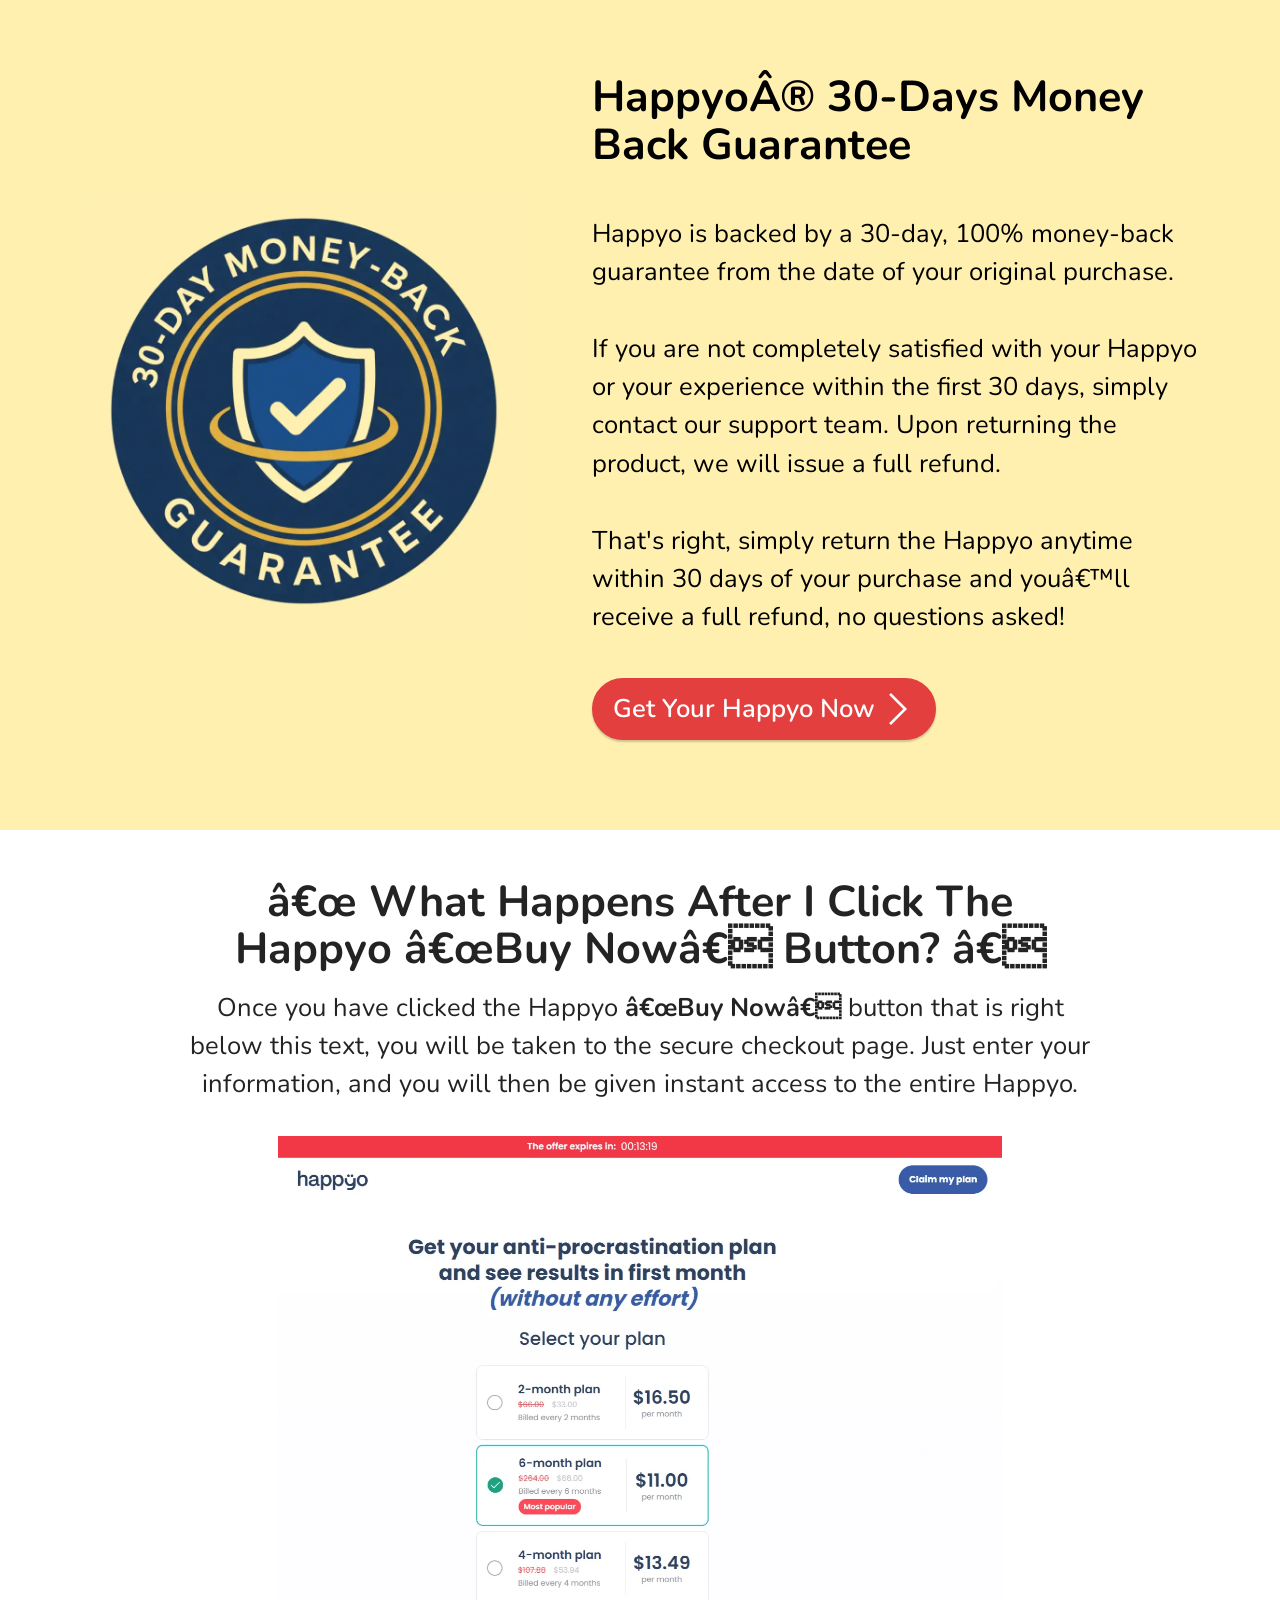
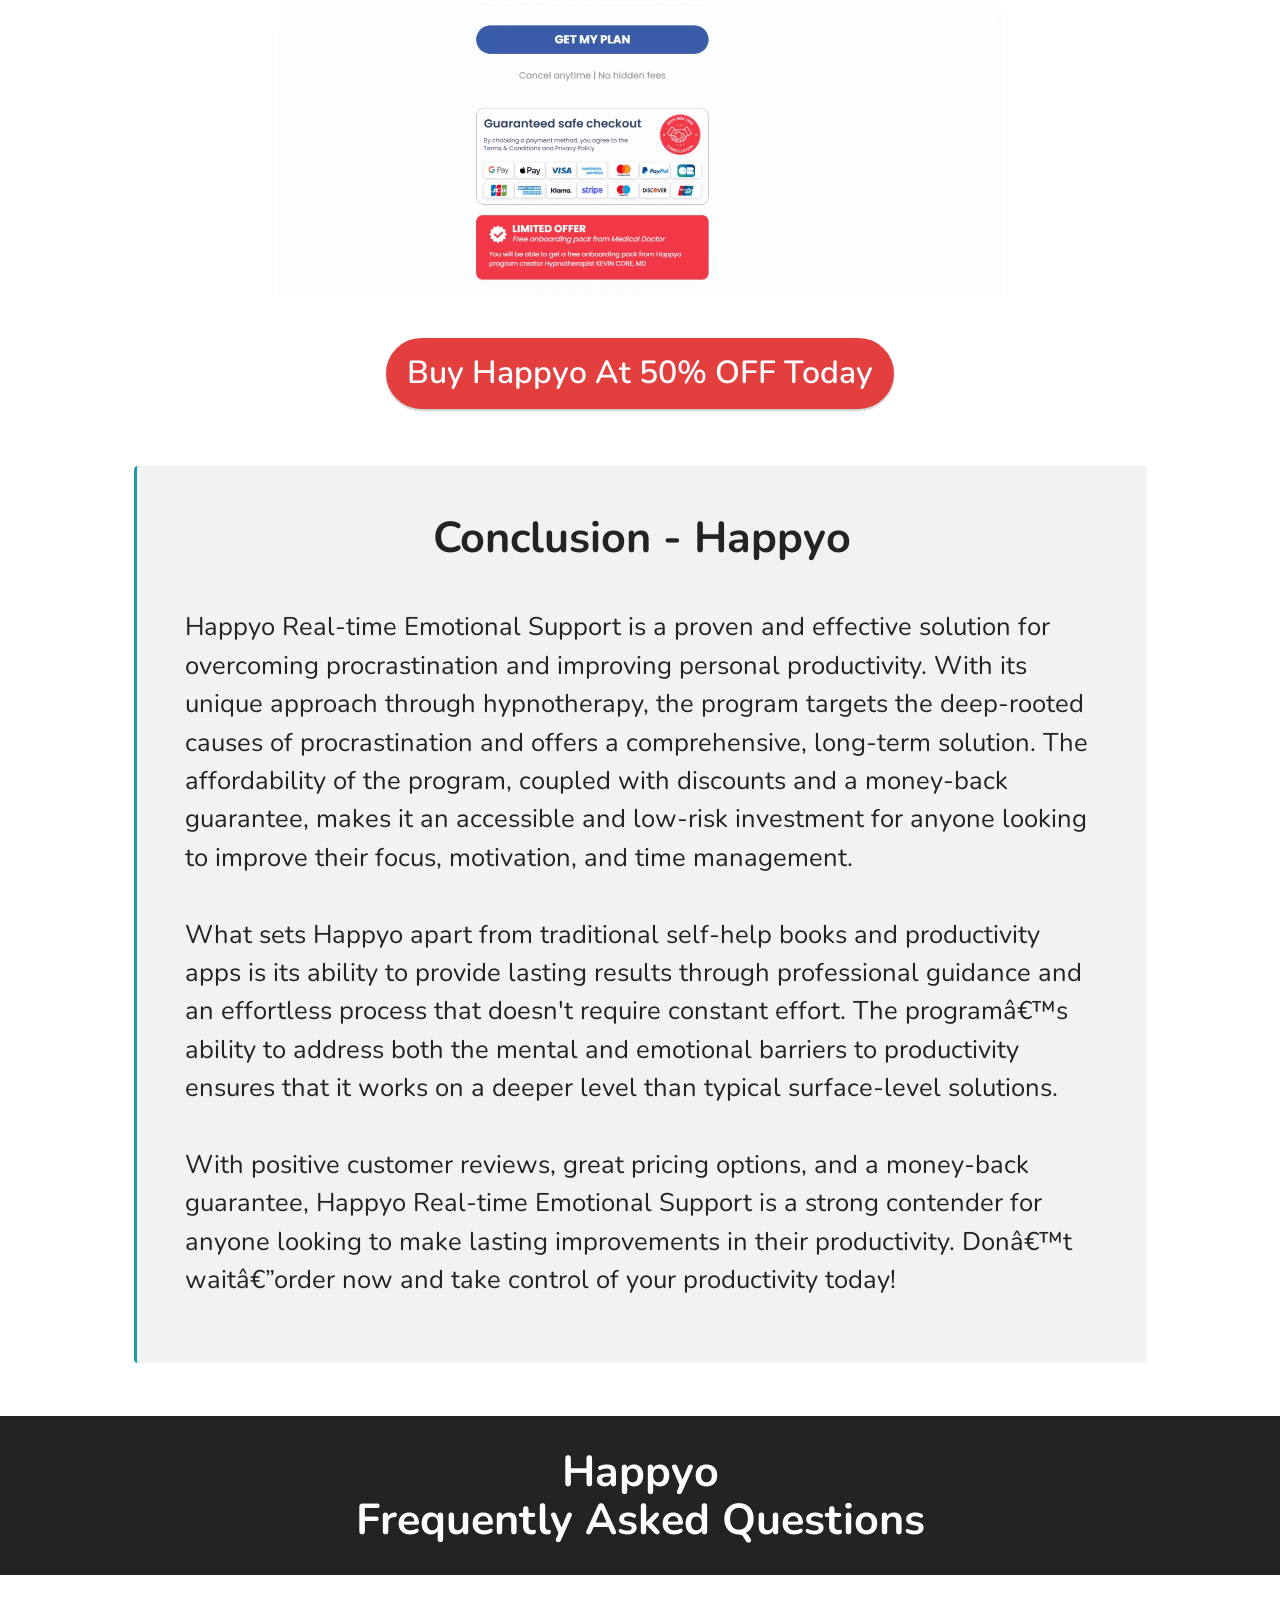
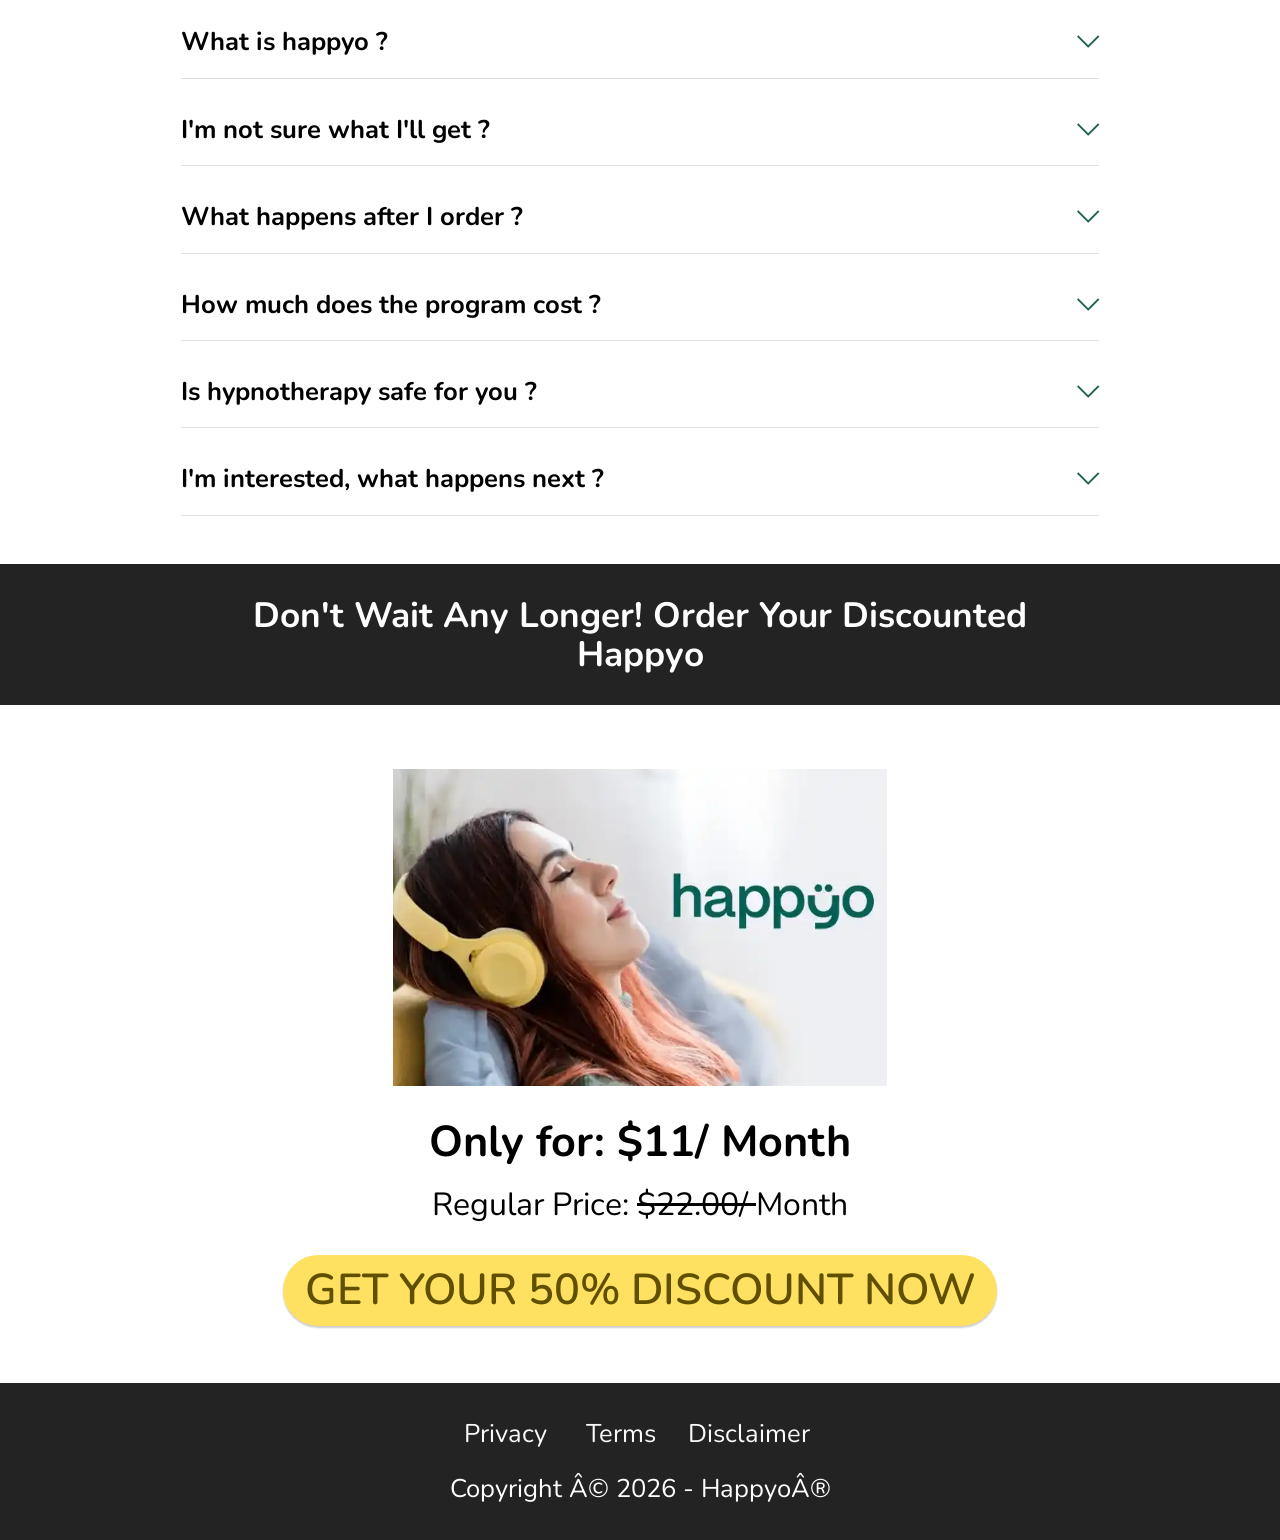
==== commit 898ed758: "index.html" ====
--- a/index.html
+++ b/index.html
@@ -2,6 +2,7 @@
 <html  >
 <head>
   <!-- Site made with Mobirise Website Builder v6.1.12, https://mobirise.com -->
+  <html lang="en"
   <meta charset="UTF-8">
   <meta http-equiv="X-UA-Compatible" content="IE=edge">
   <meta name="generator" content="Mobirise v6.1.12, mobirise.com">
@@ -94,7 +95,7 @@
                 </div>
                 <div class="col-12 col-lg">
                     <div class="text-wrapper">
-                        <h6 class="card-title mbr-fonts-style display-2"><div><strong>Happyo® | USA OFFICIAL SITE</strong></div></h6>
+                        <h1 class="card-title mbr-fonts-style display-2"><div><strong>Happyo® | USA OFFICIAL SITE</strong></div></h1>
                         <p class="mbr-text mbr-fonts-style mb-4 display-7"><br>Happyo Hypnotherapy is a digital self-improvement program that helps eliminate procrastination, boost focus, and build lasting habits through guided audio sessions. When you join the program, you'll receive<br><br><strong>✧10 Core Hypnotherapy Audio Sessions
 </strong><br><strong>✧Daily 15-20 Minute Guided Sessions
 </strong><br><strong>✧Monthly Follow-Up Sessions
@@ -815,7 +816,7 @@
     <div class="align-center container-fluid">
         <div class="row justify-content-center">
             <div class="col-md-12 col-lg-9">
-                <h1 class="mbr-section-title mbr-fonts-style mb-3 display-2"><strong>“ What Happens After I Click The Happyo “Buy Now” Button?</strong><strong>&nbsp;”</strong></h1>
+                <h2 class="mbr-section-title mbr-fonts-style mb-3 display-2"><strong>“ What Happens After I Click The Happyo “Buy Now” Button?</strong><strong>&nbsp;”</strong></h2>
                 <p class="mbr-text mbr-fonts-style display-7">Once you have clicked the Happyo&nbsp;<strong>“Buy Now”</strong> button that is right below this text, you will be taken to the secure checkout page. Just enter your information, and you will then be given instant access to the entire Happyo.<br></p>
                 
                 <div class="image-wrap mt-4">
@@ -999,7 +1000,7 @@
                 <div class="image-wrap mb-4">
                     <a href="https://www.smloudtrack.com/4K61JQXM6/9S3G7KR/?source_id=us-drachen" target="_blank"><img src="assets/images/happyo-buy.webp" alt="happyo-buy-last"></a>
                 </div>
-                <h1 class="mbr-section-title mbr-fonts-style mb-3 display-2"><strong>Only for: $11/ Month</strong></h1>
+                <h3 class="mbr-section-title mbr-fonts-style mb-3 display-2"><strong>Only for: $11/ Month</strong></h3>
                 <p class="mbr-text mbr-fonts-style display-5">
                     Regular Price: <s> $22.00/&nbsp;</s>Month</p>
                 <div class="mbr-section-btn mt-3"><a class="btn btn-warning display-2" href="https://offervault.online/newm/happyo.html" target="_blank">GET YOUR 50% DISCOUNT NOW</a></div>
